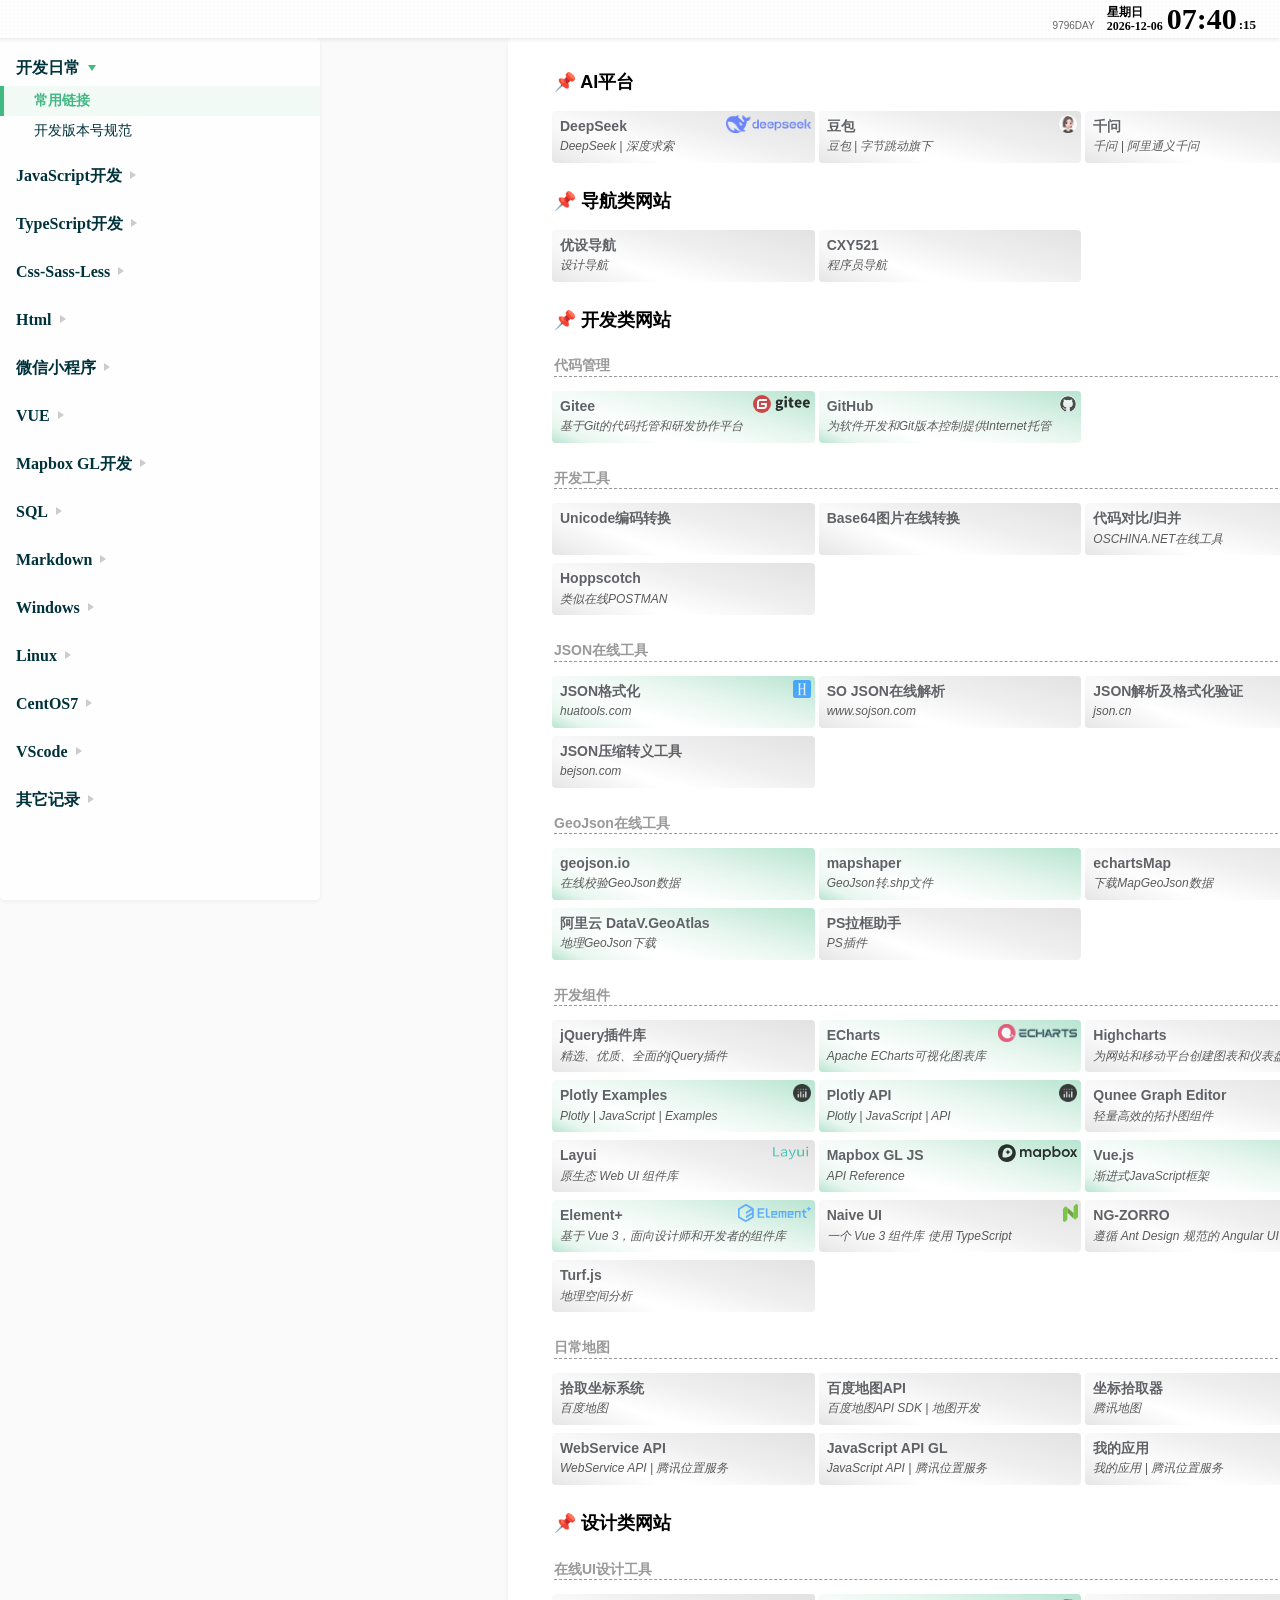
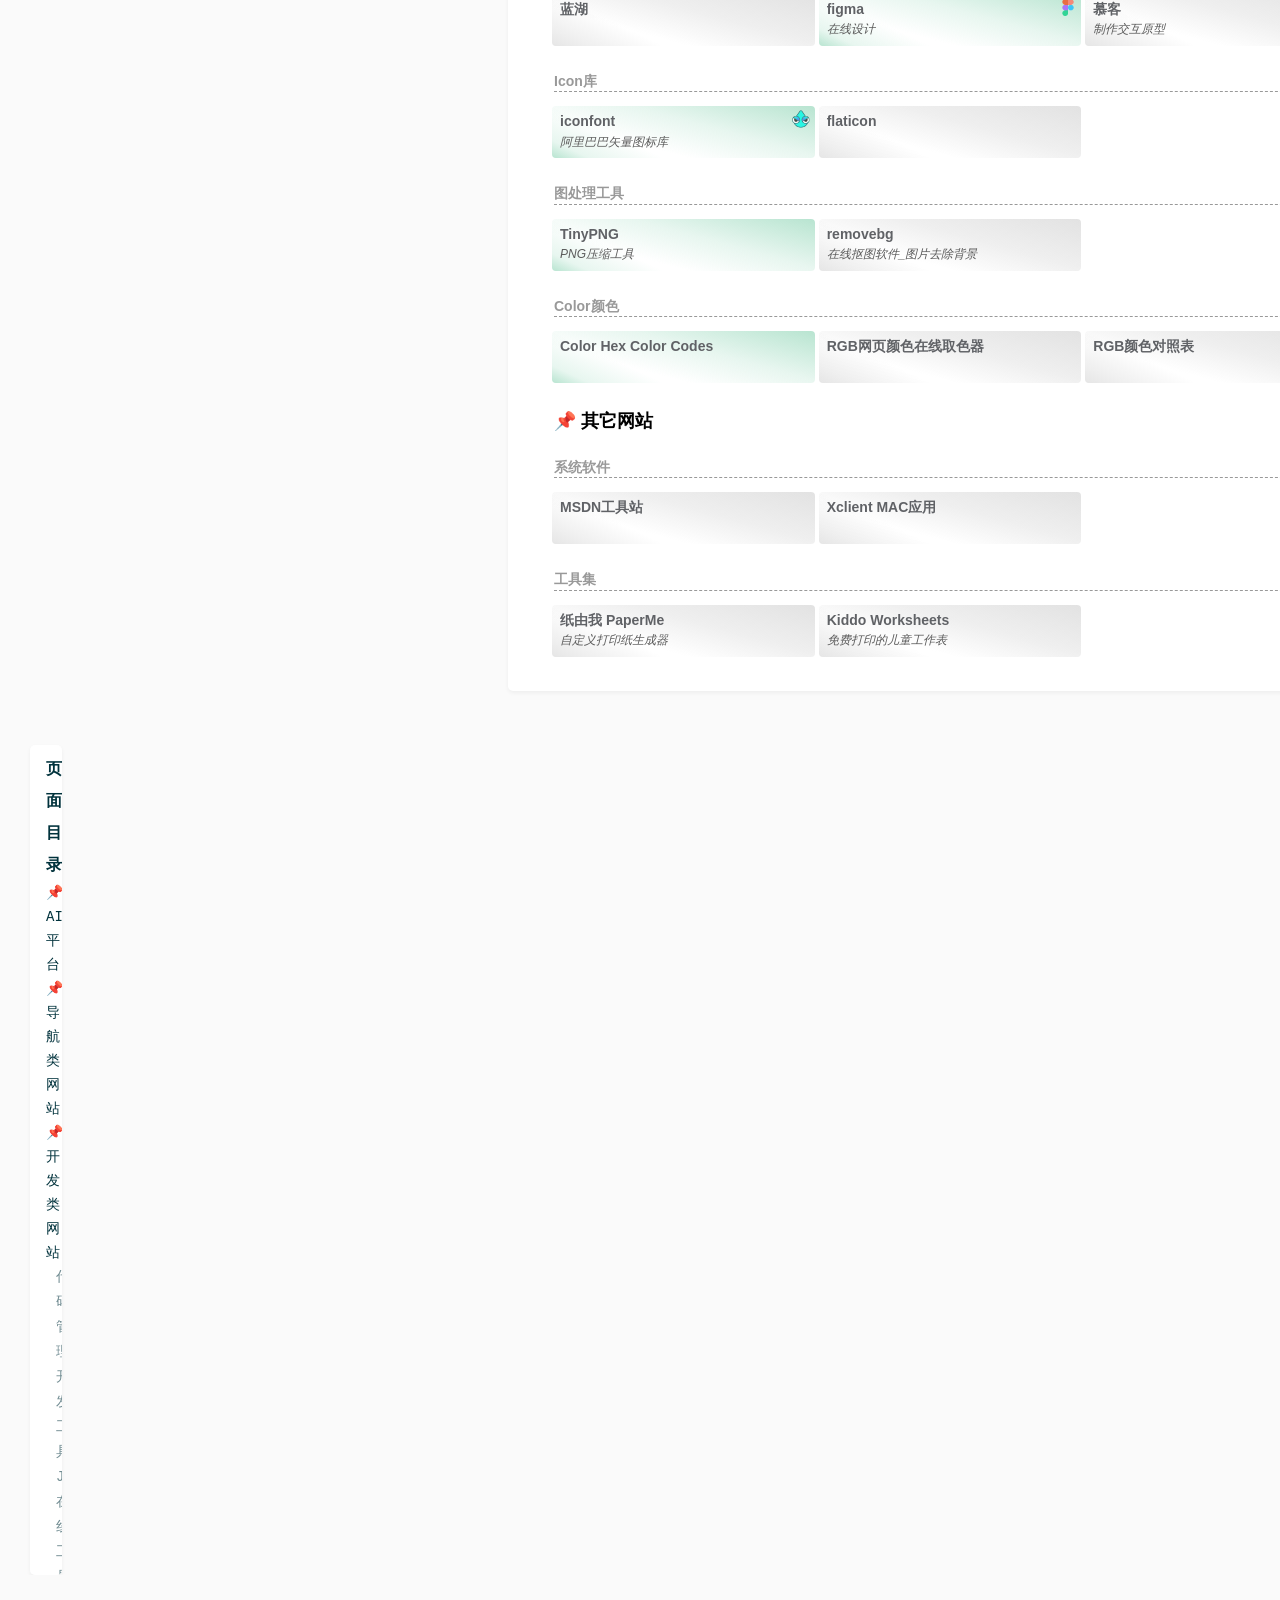
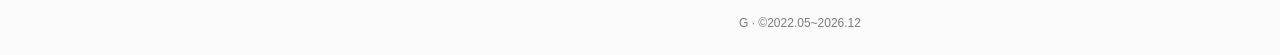
==== index.html @ d0d9e833 "update" ====
<!DOCTYPE html>
<html lang="zh">

<head>
  <meta charset="UTF-8">
  <meta name="viewport" content="width=device-width, initial-scale=1.0">
  <title>开发笔记</title>
  <link rel="shortcut icon" type="image/x-icon" href="./src/img/favicon.ico" />
  <link rel="stylesheet" href="./src/js/lib/highlightjs/11.5.0/styles/monokai-sublime.css">
  <link rel="stylesheet" href="./src/css/markdown.css">
  <link rel="stylesheet" href="./src/css/index.css">
</head>

<body>

  <div class="home-container">
    <div class="box-container">
      <div class="head-box">
        <div class="leftwrap"></div>
        <div class="rightwrap">
          <div class="retiretime"></div>
          <div class="timebox">
            <span class="day"></span>
            <span class="hhmm"></span>
            <span class="ss"></span>
          </div>
        </div>
        <div class="progress-bar"></div>
      </div>

      <div class="sidebar-box">
        <ul class="mdlists"></ul>
      </div>

      <div class="main-box">
        <div class="markdown-body" id="mdview"></div>
      </div>

      <div class="rightmenuwrap">
        <div class="title">页面目录</div>
        <ul></ul>
      </div>
    </div>
  </div>

  <div id="outerdiv">
    <div id="innerdiv"><img id="bigimg" src="" /></div>
  </div>

  <!-- back-top -->
  <div class="back-top-btn"></div>

  <div class="footer-wrap">G · ©2022.05.27~</div>

  <script src="./src/js/lib/jquery-2.1.1.min.js"></script>
  <script src="./src/js/lib/axios.min.js"></script>
  <script src="./src/js/lib/dateformat.js"></script>
  <script src="./src/js/lib/marked.js"></script>
  <script src="./src/js/lib/highlightjs/11.5.0/highlight.min.js"></script>
  <script src="./src/js/index.js"></script>
  <script>
    var _hmt = _hmt || [];
    (function () {
      var hm = document.createElement("script");
      hm.src = "https://hm.baidu.com/hm.js?d97764aadc7d680d539bab5c94a7cc2f";
      var s = document.getElementsByTagName("script")[0];
      s.parentNode.insertBefore(hm, s);
    })();
  </script>

</body>

</html>
---- src/js/lib/highlightjs/11.5.0/styles/monokai-sublime.css ----
pre code.hljs {
  display: block;
  overflow-x: auto;
  padding: 1em
}
code.hljs {
  padding: 3px 5px
}
/*

Monokai Sublime style. Derived from Monokai by noformnocontent http://nn.mit-license.org/

*/
.hljs {
  background: #23241f;
  color: #f8f8f2
}
.hljs-tag,
.hljs-subst {
  color: #f8f8f2
}
.hljs-strong,
.hljs-emphasis {
  color: #a8a8a2
}
.hljs-bullet,
.hljs-quote,
.hljs-number,
.hljs-regexp,
.hljs-literal,
.hljs-link {
  color: #ae81ff
}
.hljs-code,
.hljs-title,
.hljs-section,
.hljs-selector-class {
  color: #a6e22e
}
.hljs-strong {
  font-weight: bold
}
.hljs-emphasis {
  font-style: italic
}
.hljs-keyword,
.hljs-selector-tag,
.hljs-name,
.hljs-attr {
  color: #f92672
}
.hljs-symbol,
.hljs-attribute {
  color: #66d9ef
}
.hljs-params,
.hljs-title.class_,
.hljs-class .hljs-title {
  color: #f8f8f2
}
.hljs-string,
.hljs-type,
.hljs-built_in,
.hljs-selector-id,
.hljs-selector-attr,
.hljs-selector-pseudo,
.hljs-addition,
.hljs-variable,
.hljs-template-variable {
  color: #e6db74
}
.hljs-comment,
.hljs-deletion,
.hljs-meta {
  color: #75715e
}
---- src/css/markdown.css ----
:root{--vt-font-family-mono:Menlo, Monaco, Consolas, "Courier New", monospace}.markdown-body{font-size:14px;line-height:1.6;padding:30px;color:#333}.markdown-body *:first-child{margin-top:0 !important}.markdown-body *:last-child{margin-bottom:0 !important}.markdown-body a{color:#337ecc;text-decoration:none;font-weight:bold;cursor:pointer}.markdown-body a.absent{color:#cc0000}.markdown-body a.anchor{display:block;padding-left:25px;margin-left:-18px;cursor:pointer;position:absolute;top:0;left:0;bottom:0}.markdown-body strong{font-weight:800}.markdown-body blockquote{margin:0 0 20px;padding:8px 16px;background-color:#f6f6f6;border-left:6px solid #e6e6e6;font-style:normal;font-weight:400;word-break:break-word;border-radius:4px}.markdown-body blockquote>:first-child{margin-top:0}.markdown-body blockquote>:last-child{margin-bottom:0}.markdown-body blockquote h1,.markdown-body blockquote h2,.markdown-body blockquote h3{font-size:16px}.markdown-body blockquote.tip{border-left-color:#42b883;background-color:#42b88310}.markdown-body blockquote.tip .headtitle{color:#42b883;border-bottom-color:#42b88380}.markdown-body blockquote.warn{border-left-color:#f56c6c;background-color:#f56c6c10}.markdown-body blockquote.warn .headtitle{color:#f56c6c;border-bottom-color:#f56c6c80}.markdown-body blockquote.notice{border-left-color:#fa9a42;background-color:#f56c6c10}.markdown-body blockquote.notice .headtitle{color:#fa9a42;border-bottom-color:#fa9a4280}.markdown-body img{max-width:100%}.markdown-body code{margin:0 2px;padding:0 5px;white-space:nowrap}.markdown-body :not(pre) code{font-size:14px;color:#c7254e;border:1px solid #eaeaea;background-color:#f2f2f2;font-family:var(--vt-font-family-mono)}.markdown-body h1{font-size:22px;color:black}.markdown-body h1:first-child{margin-top:0;padding-top:0}.markdown-body h1:first-child+h2{margin-top:0;padding-top:0}.markdown-body h2{font-size:20px;border-bottom:1px solid #cccccc;color:black}.markdown-body h2:first-child{margin-top:0;padding-top:0}.markdown-body h3{font-size:18px}.markdown-body h4{font-size:16px}.markdown-body h5{font-size:14px}.markdown-body h6{color:#777777;font-size:14px}.markdown-body hr{background:transparent url(assets/md-hr.png) repeat-x 0 0;border:0 none;color:#cccccc;height:4px;padding:0}.markdown-body tt{margin:0 2px;padding:0 5px;white-space:nowrap;border:1px solid #eaeaea;background-color:#f8f8f8;font-family:var(--vt-font-family-mono)}.markdown-body dl{padding:0}.markdown-body dl dt{font-size:14px;font-weight:bold;font-style:italic;padding:0;margin:15px 0 5px}.markdown-body dl dt:first-child{padding:0}.markdown-body dl dt>:first-child{margin-top:0}.markdown-body dl dt>:last-child{margin-bottom:0}.markdown-body dl dd{margin:0 0 15px;padding:0 15px}.markdown-body dl dd>:first-child{margin-top:0}.markdown-body dl dd>:last-child{margin-bottom:0}.markdown-body table{padding:0;width:auto;border-spacing:0;border-collapse:collapse}.markdown-body table tr{border-top:1px solid #dddddd;margin:0;padding:0}.markdown-body table tr th{font-weight:bold;border:1px solid #dddddd;text-align:left;margin:0;padding:6px 13px}.markdown-body table tr td{border:1px solid #dddddd;text-align:left;margin:0;padding:6px 13px}.markdown-body table thead tr{color:#fff;background-color:#666}.markdown-body table tbody tr{background-color:white}.markdown-body table tbody tr:nth-child(even){background-color:#f8f8f8}.markdown-body pre{font-size:13px;line-height:19px;overflow:auto;padding:.2em;background-color:#00000020}.markdown-body pre::-webkit-scrollbar{width:6px;height:6px;-webkit-appearance:none;appearance:none}.markdown-body pre::-webkit-scrollbar-thumb{cursor:pointer;border-radius:4px;background:rgba(153,153,153,0.75)}.markdown-body pre::-webkit-scrollbar-track{border-radius:4px;background:rgba(0,0,0,0.1)}.markdown-body pre code{display:block;margin:0;padding:0;white-space:pre;border:none;font-family:var(--vt-font-family-mono);padding:1em}.markdown-body pre code.hljs::-webkit-scrollbar{height:8px;background-color:rgba(255,255,255,0.05)}.markdown-body pre code.hljs::-webkit-scrollbar-track{background-color:rgba(255,255,255,0.05)}.markdown-body pre code.hljs::-webkit-scrollbar-thumb{height:8px;background-color:rgba(255,255,255,0.3);border-radius:4px}.markdown-body pre code.language-log{white-space:pre-wrap}.markdown-body h1,.markdown-body h2,.markdown-body h3,.markdown-body h4,.markdown-body h5,.markdown-body h6{margin:20px 0 10px;padding:0;font-weight:bold;-webkit-font-smoothing:antialiased;cursor:text;position:relative}.markdown-body h2:first-child,.markdown-body h1:first-child,.markdown-body h1:first-child+h2,.markdown-body h3:first-child,.markdown-body h4:first-child,.markdown-body h5:first-child,.markdown-body h6:first-child{margin-top:0;padding-top:0}.markdown-body h1:hover a.anchor,.markdown-body h2:hover a.anchor,.markdown-body h3:hover a.anchor,.markdown-body h4:hover a.anchor,.markdown-body h5:hover a.anchor,.markdown-body h6:hover a.anchor{background:url(assets/pin-20.png) no-repeat left center;text-decoration:none}.markdown-body h1 tt,.markdown-body h1 code{font-size:inherit}.markdown-body h2 tt,.markdown-body h2 code{font-size:inherit}.markdown-body h3 tt,.markdown-body h3 code{font-size:inherit}.markdown-body h4 tt,.markdown-body h4 code{font-size:inherit}.markdown-body h5 tt,.markdown-body h5 code{font-size:inherit}.markdown-body h6 tt,.markdown-body h6 code{font-size:inherit}.markdown-body p,.markdown-body blockquote,.markdown-body ul,.markdown-body ol,.markdown-body dl,.markdown-body li,.markdown-body table,.markdown-body pre{margin:15px 0}.markdown-body h3:first-child,.markdown-body h4:first-child,.markdown-body h5:first-child,.markdown-body h6:first-child{margin-top:0;padding-top:0}.markdown-body a:first-child h1,.markdown-body a:first-child h2,.markdown-body a:first-child h3,.markdown-body a:first-child h4,.markdown-body a:first-child h5,.markdown-body a:first-child h6{margin-top:0;padding-top:0}.markdown-body h1 p,.markdown-body h2 p,.markdown-body h3 p,.markdown-body h4 p,.markdown-body h5 p,.markdown-body h6 p{margin-top:0}.markdown-body li p.first{display:inline-block}.markdown-body ul :first-child,.markdown-body ol :first-child{margin-top:0}.markdown-body ul :last-child,.markdown-body ol :last-child{margin-bottom:0}.markdown-body table tr th :first-child,.markdown-body table tr td :first-child{margin-top:0}.markdown-body table tr th :last-child,.markdown-body table tr td :last-child{margin-bottom:0}.markdown-body span.frame{display:block;overflow:hidden}.markdown-body span.frame>span{border:1px solid #dddddd;display:block;float:left;overflow:hidden;margin:13px 0 0;padding:7px;width:auto}.markdown-body span.frame span img{display:block;float:left}.markdown-body span.frame span span{clear:both;color:#333333;display:block;padding:5px 0 0}.markdown-body span.align-center{display:block;overflow:hidden;clear:both}.markdown-body span.align-center>span{display:block;overflow:hidden;margin:13px auto 0;text-align:center}.markdown-body span.align-center span img{margin:0 auto;text-align:center}.markdown-body span.align-right{display:block;overflow:hidden;clear:both}.markdown-body span.align-right>span{display:block;overflow:hidden;margin:13px 0 0;text-align:right}.markdown-body span.align-right span img{margin:0;text-align:right}.markdown-body span.float-left{display:block;margin-right:13px;overflow:hidden;float:left}.markdown-body span.float-left span{margin:13px 0 0}.markdown-body span.float-right{display:block;margin-left:13px;overflow:hidden;float:right}.markdown-body span.float-right>span{display:block;overflow:hidden;margin:13px auto 0;text-align:right}.markdown-body .highlight pre{background-color:#f8f8f8;border:1px solid #cccccc;font-size:13px;line-height:19px;overflow:auto;padding:6px 10px}.markdown-body pre code,.markdown-body pre tt{border:none;font-family:var(--vt-font-family-mono)}span.warn{display:block;padding:4px 8px 4px 30px;color:#e86e30;background:#fef6d5 url(assets/warn.png) no-repeat 8px center}span.error{display:block;padding:4px 8px 4px 30px;color:#ff0000;background:#fcebeb url(assets/error.png) no-repeat 8px center}
---- src/css/index.css ----
*{border:0;margin:0;padding:0;-webkit-box-sizing:content-box;-moz-box-sizing:content-box;box-sizing:content-box}ol,ul,li{margin:0;padding:0;list-style:none}html,body{height:100%;margin:0;background:#fafafa;font-family:Inter,Helvetica Neue,Helvetica,PingFang SC,Hiragino Sans GB,Microsoft YaHei,\5fae\8f6f\96c5\9ed1,Arial,sans-serif}.home-container{width:100%;overflow:hidden}.home-container .box-container{width:100%;overflow:hidden}.home-container .box-container .head-box{width:100%;height:38px;z-index:1;position:fixed;top:0;left:0;right:0;background-image:radial-gradient(transparent 1px, #fff 1px);background-size:4px 4px;backdrop-filter:saturate(50%) blur(4px);-webkit-backdrop-filter:saturate(50%) blur(4px);box-shadow:0 2px 4px 0 rgba(0,0,0,0.08);display:flex;justify-content:space-between}.home-container .box-container .head-box .rightwrap{display:flex;justify-content:flex-end;margin-right:24px}.home-container .box-container .head-box .rightwrap .timebox{display:flex}.home-container .box-container .head-box .rightwrap .timebox span{font-family:PingFang SC;font-weight:800;display:flex;align-items:center}.home-container .box-container .head-box .rightwrap .timebox span.day{line-height:14px;font-size:12px}.home-container .box-container .head-box .rightwrap .timebox span.hhmm{font-size:30px;margin-left:4px}.home-container .box-container .head-box .rightwrap .timebox span.ss{display:flex;align-items:flex-end;line-height:26px;font-size:13px;margin-left:2px}.home-container .box-container .head-box .rightwrap .retiretime{align-content:end;line-height:24px;font-size:10px;color:#666;margin-right:12px}.home-container .box-container .head-box .progress-bar{position:absolute;left:0;bottom:0;width:0%;height:2px;background-color:#42b883;transition:width .1s ease-out}.home-container .box-container .sidebar-box{position:fixed;left:0;top:38px;bottom:0;width:320px;height:calc(100% - 38px);background-color:hsla(0,0%,100%,0.8);border-radius:5px;box-shadow:0 2px 4px 0 rgba(0,0,0,0.05);overflow-x:hidden;overflow-y:auto}.home-container .box-container .sidebar-box:hover::-webkit-scrollbar{display:block}.home-container .box-container .sidebar-box::-webkit-scrollbar{display:none;width:8px;background-color:rgba(220,220,220,0.1);border-radius:2px}.home-container .box-container .sidebar-box::-webkit-scrollbar-track{background-color:rgba(220,220,220,0.1)}.home-container .box-container .sidebar-box::-webkit-scrollbar-thumb{width:8px;background-color:rgba(200,200,200,0.3);border-radius:2px}.home-container .box-container .sidebar-box .mdlists>li{margin-top:12px}.home-container .box-container .sidebar-box .mdlists>li .sidebar-group{padding-left:16px;cursor:pointer}.home-container .box-container .sidebar-box .mdlists>li .sidebar-group span{line-height:36px;font-size:16px;font-weight:bold;color:#00323c;font-family:PingFang SC, Microsoft YaHei}.home-container .box-container .sidebar-box .mdlists>li .sidebar-group span:hover{color:#42b883}.home-container .box-container .sidebar-box .mdlists>li .sidebar-group span.arrow{position:relative;top:-0.12em;left:.5em;display:inline-block;width:0;height:0}.home-container .box-container .sidebar-box .mdlists>li .sidebar-group span.arrow.right{border-top:4px solid transparent;border-bottom:4px solid transparent;border-left:6px solid #ccc}.home-container .box-container .sidebar-box .mdlists>li .sidebar-group span.arrow.down{border-left:4px solid transparent;border-right:4px solid transparent;border-top:6px solid #42b883}.home-container .box-container .sidebar-box .mdlists>li>ul{display:none}.home-container .box-container .sidebar-box .mdlists>li>ul>li{color:#00323c;font-size:14px;padding:6px 16px 6px 34px;cursor:pointer;font-family:"Courier New",Microsoft YaHei}.home-container .box-container .sidebar-box .mdlists>li>ul>li:hover{color:#42b883}.home-container .box-container .sidebar-box .mdlists>li>ul>li.actived{font-weight:600;color:#42b883;border-left:4px solid #42b883;padding-left:30px;background-color:#42b88310}.home-container .box-container .sidebar-box .mdlists>li.open>ul{display:block}.home-container .box-container .main-box{float:left;width:860px;min-width:0;margin-left:508px;margin-top:38px;background-color:#ffffff;border-radius:5px;box-shadow:0 2px 4px 0 rgba(0,0,0,0.05)}.home-container .box-container .rightmenuwrap{float:left;margin-top:54px;margin-left:30px;background-color:#ffffff;border-radius:5px;box-shadow:0 2px 4px 0 rgba(0,0,0,0.05);padding:8px 16px 16px;box-sizing:border-box;max-width:calc(100vw - 508px - 860px - 60px - 16px);max-height:calc(100vh - 38px - 32px);overflow-x:hidden;overflow-y:auto}.home-container .box-container .rightmenuwrap:hover::-webkit-scrollbar{display:block}.home-container .box-container .rightmenuwrap::-webkit-scrollbar{display:none;width:8px;background-color:rgba(220,220,220,0.1);border-radius:2px}.home-container .box-container .rightmenuwrap::-webkit-scrollbar-track{background-color:rgba(220,220,220,0.1)}.home-container .box-container .rightmenuwrap::-webkit-scrollbar-thumb{width:8px;background-color:rgba(200,200,200,0.3);border-radius:2px}.home-container .box-container .rightmenuwrap.fixed{position:fixed;top:0}.home-container .box-container .rightmenuwrap .title{color:#00323c;font-weight:bold;line-height:32px}.home-container .box-container .rightmenuwrap ul li{line-height:24px;font-size:14px;color:#00323c;text-decoration:none;font-family:"Courier New",Microsoft YaHei}.home-container .box-container .rightmenuwrap ul li.rightmenu2{padding-left:10px}.home-container .box-container .rightmenuwrap ul li.rightmenu2>span{color:#00323c90;font-size:13.8px}.home-container .box-container .rightmenuwrap ul li.rightmenu3{padding-left:20px}.home-container .box-container .rightmenuwrap ul li.rightmenu3>span{color:#00323c80;font-size:13.6px}.home-container .box-container .rightmenuwrap ul li.rightmenu4{padding-left:30px}.home-container .box-container .rightmenuwrap ul li.rightmenu4>span{color:#00323c70;font-size:13.4px}.home-container .box-container .rightmenuwrap ul li>span{cursor:pointer}.home-container .box-container .rightmenuwrap ul li>span:hover{color:#42b883;border-bottom:1px solid #42b883}.footer-wrap{width:calc(100% - 320px);line-height:32px;text-align:center;color:#00000080;font-size:12px;margin-left:320px;padding:32px 0 16px}.back-top-btn{display:none;position:fixed;right:90px;bottom:50px;width:48px;height:48px;background-image:url(../img/backtop.svg);cursor:pointer;opacity:.5;transition:.5s;transition-delay:.2s;border-radius:50%}.back-top-btn:hover{opacity:.9;bottom:58px;background-color:#00000015}.back-top-btn.toping{opacity:.9;bottom:200px}#outerdiv{position:fixed;top:0;left:0;background:rgba(0,0,0,0.7);z-index:2;width:100%;height:100%;display:none}#outerdiv>div{position:absolute}#outerdiv>div>img{border:5px solid #fff}.webpagewrap{padding:-16px}.webpagewrap h1{padding:0 16px;font-size:18px;color:#000}.webpagewrap h2{padding:0 16px;font-size:14px;color:#999;border:none;position:relative}.webpagewrap h2::before{position:absolute;left:16px;right:0;bottom:0;content:"";border-bottom:1px dashed #999}.webpagewrap .weblistwrap{width:100%;overflow:hidden;padding:0 12px;margin-top:8px}.webpagewrap .weblistwrap li{float:left;width:calc(100% / 3 - 4px);height:52px;margin:4px 2px !important;box-sizing:border-box;position:relative}.webpagewrap .weblistwrap li.tag a{background:linear-gradient(25deg, #42b88360 0%, #42b88320 10%, rgba(0,0,0,0) 30%),linear-gradient(15deg, #fff 30%, #42b88320 60%, #42b88360 100%)}.webpagewrap .weblistwrap li a{display:block;width:100%;height:100%;padding:4px 8px;border-radius:4px;box-sizing:border-box;position:relative;background:linear-gradient(25deg, #cccccc80 0%, #cccccc50 10%, rgba(0,0,0,0) 30%),linear-gradient(15deg, #fff 30%, #cccccc50 60%, #cccccc90 100%)}.webpagewrap .weblistwrap li a:hover{background:linear-gradient(25deg, #42b88390 0%, #42b88350 10%, rgba(0,0,0,0) 30%),linear-gradient(15deg, #fff 30%, #42b88350 60%, #42b88390 100%)}.webpagewrap .weblistwrap li a:hover>span{color:#42b883}.webpagewrap .weblistwrap li a>span{color:#606266}.webpagewrap .weblistwrap li a>span.icon{width:100%;height:100%;display:block;position:absolute;right:0;top:0;z-index:1;background-repeat:no-repeat;background-position:right 4px top 4px;background-size:auto 18px;opacity:.8}.webpagewrap .weblistwrap li a>i{display:block;color:#5a5a5a;font-size:12px;font-weight:normal}.webpagewrap .weblistwrap li .icon_element{background-image:url(../img/webicon/element-plus-logo.svg)}.webpagewrap .weblistwrap li .icon_huatools{background-image:url(../img/webicon/huatools.png)}.webpagewrap .weblistwrap li .icon_gitee{background-image:url(../img/webicon/gitee.svg)}.webpagewrap .weblistwrap li .icon_figma{background-image:url(../img/webicon/figma.png)}.webpagewrap .weblistwrap li .icon_deepseek{background-image:url(../img/webicon/deepseek-logo.png)}.webpagewrap .weblistwrap li .icon_echart{background-image:url(../img/webicon/echart-logo.png)}.webpagewrap .weblistwrap li .icon_highcharts{background-image:url(../img/webicon/highcharts-logo.png)}.webpagewrap .weblistwrap li .icon_iconfont{background-image:url(../img/webicon/iconfont-logo.svg)}.webpagewrap .weblistwrap li .icon_mapbox{background-image:url(../img/webicon/mapbox-logo.svg)}.webpagewrap .weblistwrap li .icon_ngzorro{background-image:url(../img/webicon/ng-zorro-logo.svg)}.webpagewrap .weblistwrap li .icon_layui{background-image:url(../img/webicon/Layui-logo.png)}.webpagewrap .weblistwrap li .icon_naiveui{background-image:url(../img/webicon/naiveui-logo.svg)}.webpagewrap .weblistwrap li .icon_github{background-image:url(../img/webicon/github-logo.png)}.webpagewrap .weblistwrap li .icon_vuejs{background-image:url(../img/webicon/vuejs-logo.svg)}.webpagewrap .weblistwrap li .icon_plotly{background-image:url(../img/webicon/plotly-logo.png)}.webpagewrap .weblistwrap li .icon_Qunee{background-image:url(../img/webicon/Qunee-logo.png);background-size:auto !important}.webpagewrap .weblistwrap li .icon_doubao{background-image:url(../img/webicon/doubao-logo.png)}.webpagewrap .weblistwrap li .icon_qianwen{background-image:url(../img/webicon/qianwen-logo.png)}
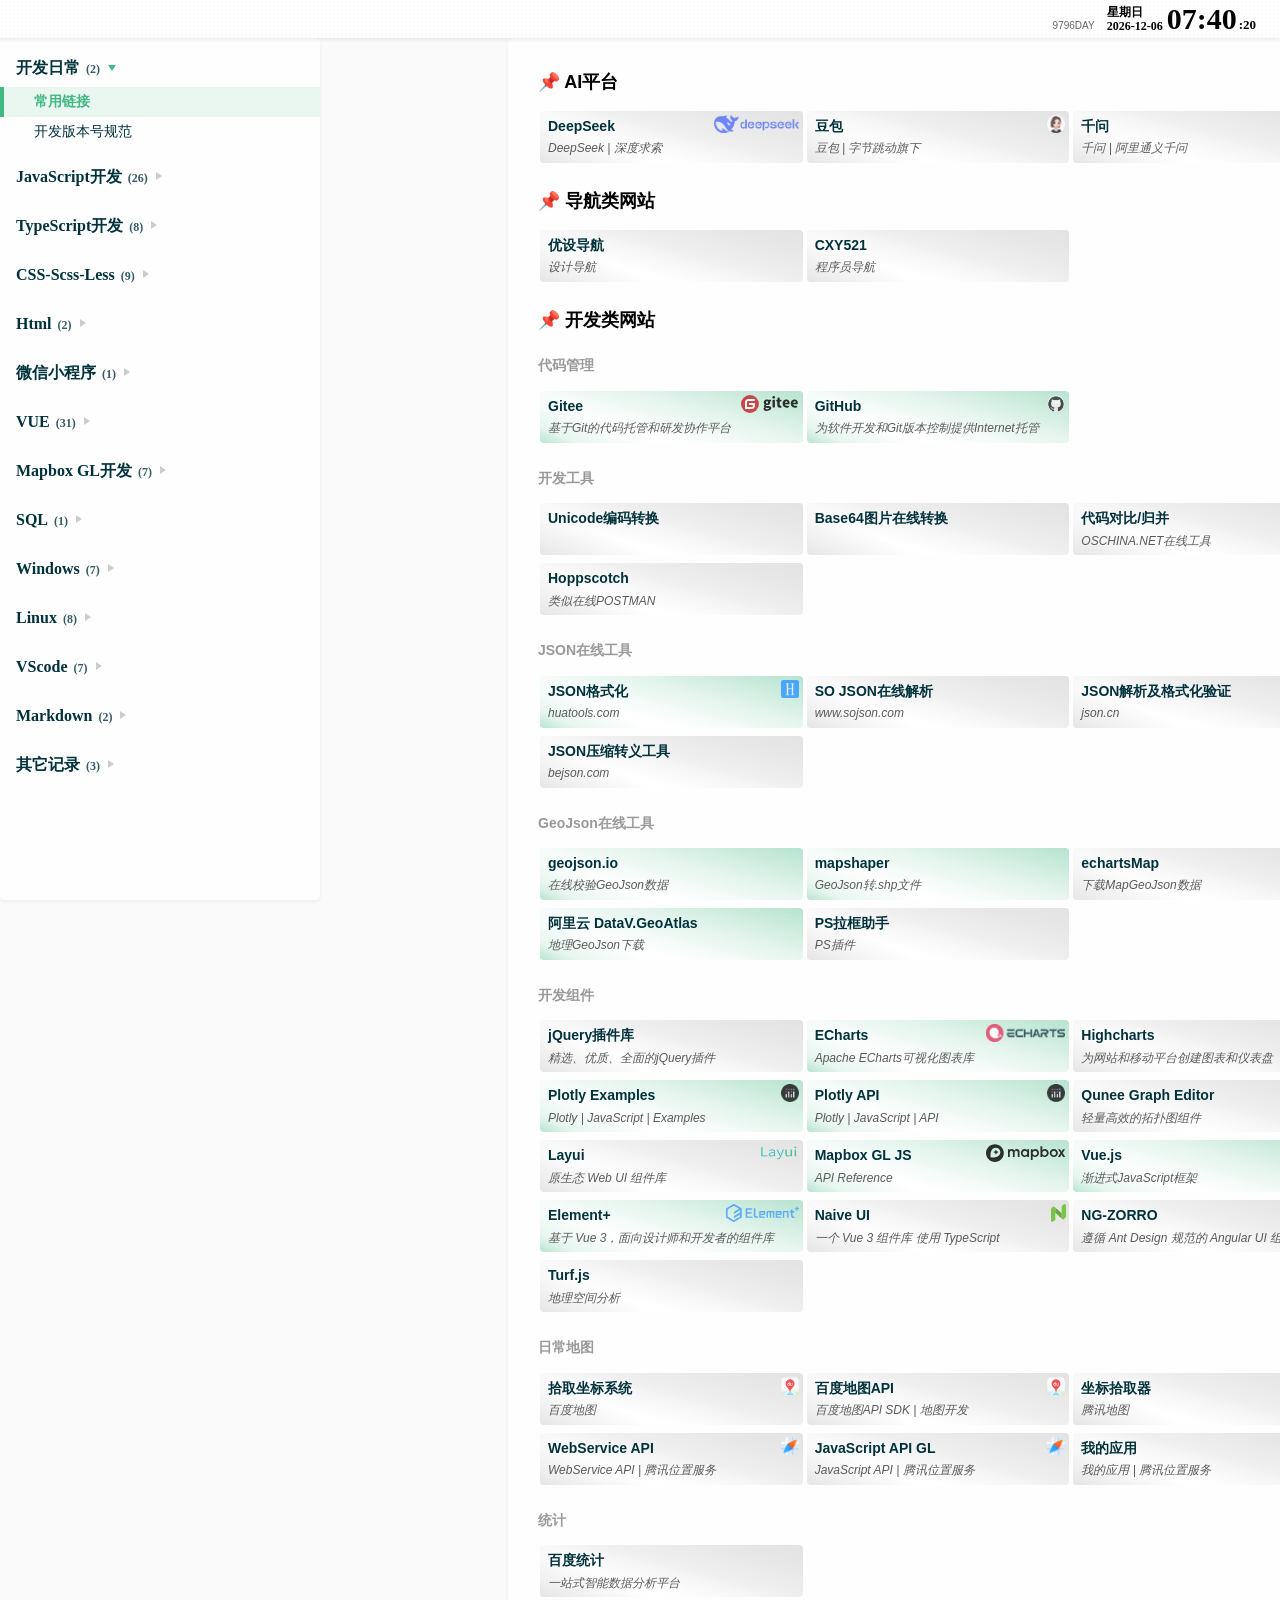
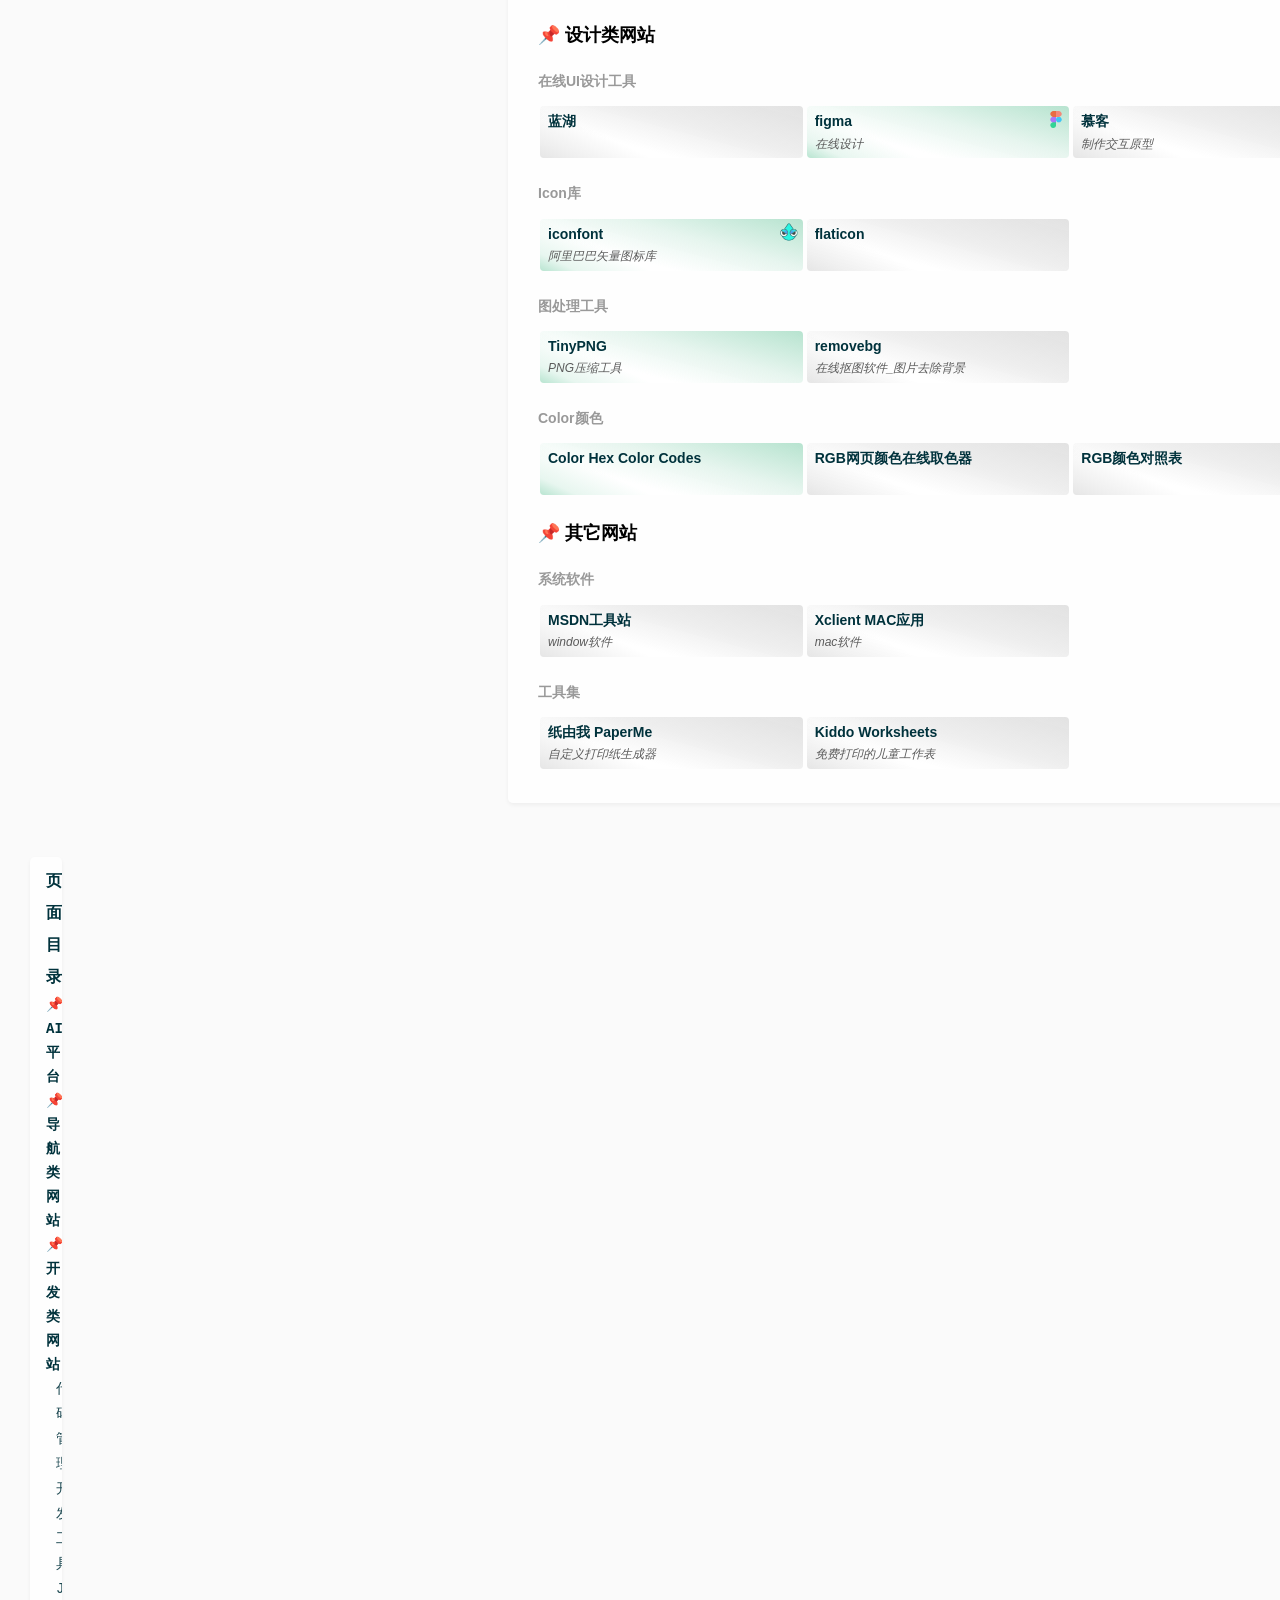
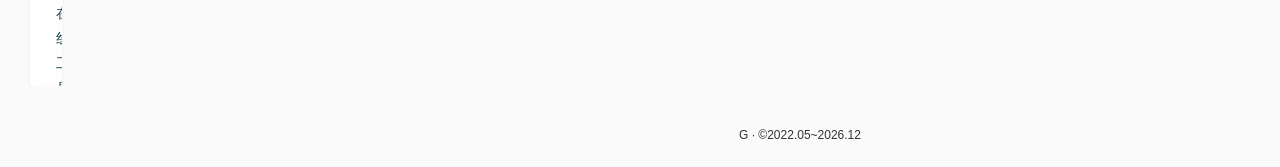
==== commit 15cffc83: "update" ====
--- a/index.html
+++ b/index.html
@@ -20,7 +20,7 @@
         <div class="rightwrap">
           <div class="retiretime"></div>
           <div class="timebox">
-            <span class="day"></span>
+            <span class="day" onclick="handleRiliView()"></span>
             <span class="hhmm"></span>
             <span class="ss"></span>
           </div>
--- a/src/css/markdown.css
+++ b/src/css/markdown.css
@@ -1 +1 @@
-:root{--vt-font-family-mono:Menlo, Monaco, Consolas, "Courier New", monospace}.markdown-body{font-size:14px;line-height:1.6;padding:30px;color:#333}.markdown-body *:first-child{margin-top:0 !important}.markdown-body *:last-child{margin-bottom:0 !important}.markdown-body a{color:#337ecc;text-decoration:none;font-weight:bold;cursor:pointer}.markdown-body a.absent{color:#cc0000}.markdown-body a.anchor{display:block;padding-left:25px;margin-left:-18px;cursor:pointer;position:absolute;top:0;left:0;bottom:0}.markdown-body strong{font-weight:800}.markdown-body blockquote{margin:0 0 20px;padding:8px 16px;background-color:#f6f6f6;border-left:6px solid #e6e6e6;font-style:normal;font-weight:400;word-break:break-word;border-radius:4px}.markdown-body blockquote>:first-child{margin-top:0}.markdown-body blockquote>:last-child{margin-bottom:0}.markdown-body blockquote h1,.markdown-body blockquote h2,.markdown-body blockquote h3{font-size:16px}.markdown-body blockquote.tip{border-left-color:#42b883;background-color:#42b88310}.markdown-body blockquote.tip .headtitle{color:#42b883;border-bottom-color:#42b88380}.markdown-body blockquote.warn{border-left-color:#f56c6c;background-color:#f56c6c10}.markdown-body blockquote.warn .headtitle{color:#f56c6c;border-bottom-color:#f56c6c80}.markdown-body blockquote.notice{border-left-color:#fa9a42;background-color:#f56c6c10}.markdown-body blockquote.notice .headtitle{color:#fa9a42;border-bottom-color:#fa9a4280}.markdown-body img{max-width:100%}.markdown-body code{margin:0 2px;padding:0 5px;white-space:nowrap}.markdown-body :not(pre) code{font-size:14px;color:#c7254e;border:1px solid #eaeaea;background-color:#f2f2f2;font-family:var(--vt-font-family-mono)}.markdown-body h1{font-size:22px;color:black}.markdown-body h1:first-child{margin-top:0;padding-top:0}.markdown-body h1:first-child+h2{margin-top:0;padding-top:0}.markdown-body h2{font-size:20px;border-bottom:1px solid #cccccc;color:black}.markdown-body h2:first-child{margin-top:0;padding-top:0}.markdown-body h3{font-size:18px}.markdown-body h4{font-size:16px}.markdown-body h5{font-size:14px}.markdown-body h6{color:#777777;font-size:14px}.markdown-body hr{background:transparent url(assets/md-hr.png) repeat-x 0 0;border:0 none;color:#cccccc;height:4px;padding:0}.markdown-body tt{margin:0 2px;padding:0 5px;white-space:nowrap;border:1px solid #eaeaea;background-color:#f8f8f8;font-family:var(--vt-font-family-mono)}.markdown-body dl{padding:0}.markdown-body dl dt{font-size:14px;font-weight:bold;font-style:italic;padding:0;margin:15px 0 5px}.markdown-body dl dt:first-child{padding:0}.markdown-body dl dt>:first-child{margin-top:0}.markdown-body dl dt>:last-child{margin-bottom:0}.markdown-body dl dd{margin:0 0 15px;padding:0 15px}.markdown-body dl dd>:first-child{margin-top:0}.markdown-body dl dd>:last-child{margin-bottom:0}.markdown-body table{padding:0;width:auto;border-spacing:0;border-collapse:collapse}.markdown-body table tr{border-top:1px solid #dddddd;margin:0;padding:0}.markdown-body table tr th{font-weight:bold;border:1px solid #dddddd;text-align:left;margin:0;padding:6px 13px}.markdown-body table tr td{border:1px solid #dddddd;text-align:left;margin:0;padding:6px 13px}.markdown-body table thead tr{color:#fff;background-color:#666}.markdown-body table tbody tr{background-color:white}.markdown-body table tbody tr:nth-child(even){background-color:#f8f8f8}.markdown-body pre{font-size:13px;line-height:19px;overflow:auto;padding:.2em;background-color:#00000020}.markdown-body pre::-webkit-scrollbar{width:6px;height:6px;-webkit-appearance:none;appearance:none}.markdown-body pre::-webkit-scrollbar-thumb{cursor:pointer;border-radius:4px;background:rgba(153,153,153,0.75)}.markdown-body pre::-webkit-scrollbar-track{border-radius:4px;background:rgba(0,0,0,0.1)}.markdown-body pre code{display:block;margin:0;padding:0;white-space:pre;border:none;font-family:var(--vt-font-family-mono);padding:1em}.markdown-body pre code.hljs::-webkit-scrollbar{height:8px;background-color:rgba(255,255,255,0.05)}.markdown-body pre code.hljs::-webkit-scrollbar-track{background-color:rgba(255,255,255,0.05)}.markdown-body pre code.hljs::-webkit-scrollbar-thumb{height:8px;background-color:rgba(255,255,255,0.3);border-radius:4px}.markdown-body pre code.language-log{white-space:pre-wrap}.markdown-body h1,.markdown-body h2,.markdown-body h3,.markdown-body h4,.markdown-body h5,.markdown-body h6{margin:20px 0 10px;padding:0;font-weight:bold;-webkit-font-smoothing:antialiased;cursor:text;position:relative}.markdown-body h2:first-child,.markdown-body h1:first-child,.markdown-body h1:first-child+h2,.markdown-body h3:first-child,.markdown-body h4:first-child,.markdown-body h5:first-child,.markdown-body h6:first-child{margin-top:0;padding-top:0}.markdown-body h1:hover a.anchor,.markdown-body h2:hover a.anchor,.markdown-body h3:hover a.anchor,.markdown-body h4:hover a.anchor,.markdown-body h5:hover a.anchor,.markdown-body h6:hover a.anchor{background:url(assets/pin-20.png) no-repeat left center;text-decoration:none}.markdown-body h1 tt,.markdown-body h1 code{font-size:inherit}.markdown-body h2 tt,.markdown-body h2 code{font-size:inherit}.markdown-body h3 tt,.markdown-body h3 code{font-size:inherit}.markdown-body h4 tt,.markdown-body h4 code{font-size:inherit}.markdown-body h5 tt,.markdown-body h5 code{font-size:inherit}.markdown-body h6 tt,.markdown-body h6 code{font-size:inherit}.markdown-body p,.markdown-body blockquote,.markdown-body ul,.markdown-body ol,.markdown-body dl,.markdown-body li,.markdown-body table,.markdown-body pre{margin:15px 0}.markdown-body h3:first-child,.markdown-body h4:first-child,.markdown-body h5:first-child,.markdown-body h6:first-child{margin-top:0;padding-top:0}.markdown-body a:first-child h1,.markdown-body a:first-child h2,.markdown-body a:first-child h3,.markdown-body a:first-child h4,.markdown-body a:first-child h5,.markdown-body a:first-child h6{margin-top:0;padding-top:0}.markdown-body h1 p,.markdown-body h2 p,.markdown-body h3 p,.markdown-body h4 p,.markdown-body h5 p,.markdown-body h6 p{margin-top:0}.markdown-body li p.first{display:inline-block}.markdown-body ul :first-child,.markdown-body ol :first-child{margin-top:0}.markdown-body ul :last-child,.markdown-body ol :last-child{margin-bottom:0}.markdown-body table tr th :first-child,.markdown-body table tr td :first-child{margin-top:0}.markdown-body table tr th :last-child,.markdown-body table tr td :last-child{margin-bottom:0}.markdown-body span.frame{display:block;overflow:hidden}.markdown-body span.frame>span{border:1px solid #dddddd;display:block;float:left;overflow:hidden;margin:13px 0 0;padding:7px;width:auto}.markdown-body span.frame span img{display:block;float:left}.markdown-body span.frame span span{clear:both;color:#333333;display:block;padding:5px 0 0}.markdown-body span.align-center{display:block;overflow:hidden;clear:both}.markdown-body span.align-center>span{display:block;overflow:hidden;margin:13px auto 0;text-align:center}.markdown-body span.align-center span img{margin:0 auto;text-align:center}.markdown-body span.align-right{display:block;overflow:hidden;clear:both}.markdown-body span.align-right>span{display:block;overflow:hidden;margin:13px 0 0;text-align:right}.markdown-body span.align-right span img{margin:0;text-align:right}.markdown-body span.float-left{display:block;margin-right:13px;overflow:hidden;float:left}.markdown-body span.float-left span{margin:13px 0 0}.markdown-body span.float-right{display:block;margin-left:13px;overflow:hidden;float:right}.markdown-body span.float-right>span{display:block;overflow:hidden;margin:13px auto 0;text-align:right}.markdown-body .highlight pre{background-color:#f8f8f8;border:1px solid #cccccc;font-size:13px;line-height:19px;overflow:auto;padding:6px 10px}.markdown-body pre code,.markdown-body pre tt{border:none;font-family:var(--vt-font-family-mono)}span.warn{display:block;padding:4px 8px 4px 30px;color:#e86e30;background:#fef6d5 url(assets/warn.png) no-repeat 8px center}span.error{display:block;padding:4px 8px 4px 30px;color:#ff0000;background:#fcebeb url(assets/error.png) no-repeat 8px center}+:root{--vt-font-family-mono:Menlo, Monaco, Consolas, "Courier New", monospace}.markdown-body{font-size:14px;line-height:1.6;padding:30px;color:#333}.markdown-body *:first-child{margin-top:0 !important}.markdown-body *:last-child{margin-bottom:0 !important}.markdown-body a{color:#337ecc;text-decoration:none;font-weight:bold;cursor:pointer}.markdown-body a.absent{color:#cc0000}.markdown-body a.anchor{display:block;padding-left:25px;margin-left:-18px;cursor:pointer;position:absolute;top:0;left:0;bottom:0}.markdown-body strong{font-weight:800}.markdown-body blockquote{margin:0 0 20px;padding:8px 16px;background-color:#f6f6f6;border-left:6px solid #e6e6e6;font-style:normal;font-weight:400;word-break:break-word;border-radius:4px}.markdown-body blockquote>:first-child{margin-top:0}.markdown-body blockquote>:last-child{margin-bottom:0}.markdown-body blockquote h1,.markdown-body blockquote h2,.markdown-body blockquote h3{font-size:16px}.markdown-body blockquote.tip{border-left-color:#42b883;background-color:#42b88310}.markdown-body blockquote.tip .headtitle{color:#42b883;border-bottom-color:#42b88380}.markdown-body blockquote.warn{border-left-color:#f56c6c;background-color:#f56c6c10}.markdown-body blockquote.warn .headtitle{color:#f56c6c;border-bottom-color:#f56c6c80}.markdown-body blockquote.notice{border-left-color:#fa9a42;background-color:#f56c6c10}.markdown-body blockquote.notice .headtitle{color:#fa9a42;border-bottom-color:#fa9a4280}.markdown-body img{max-width:100%}.markdown-body code{margin:0 2px;padding:0 5px;white-space:nowrap}.markdown-body :not(pre) code{font-size:14px;color:#c7254e;border:1px solid #eaeaea;background-color:#f2f2f2;font-family:var(--vt-font-family-mono)}.markdown-body h1{font-size:22px;color:black}.markdown-body h1:first-child{margin-top:0;padding-top:0}.markdown-body h1:first-child+h2{margin-top:0;padding-top:0}.markdown-body h2{font-size:20px;border-bottom:1px solid #cccccc;color:black}.markdown-body h2:first-child{margin-top:0;padding-top:0}.markdown-body h3{font-size:18px}.markdown-body h4{font-size:16px}.markdown-body h5{font-size:14px}.markdown-body h6{color:#777777;font-size:14px}.markdown-body hr{background:transparent url(assets/md-hr.png) repeat-x 0 0;border:0 none;color:#cccccc;height:4px;padding:0}.markdown-body tt{margin:0 2px;padding:0 5px;white-space:nowrap;border:1px solid #eaeaea;background-color:#f8f8f8;font-family:var(--vt-font-family-mono)}.markdown-body dl{padding:0}.markdown-body dl dt{font-size:14px;font-weight:bold;font-style:italic;padding:0;margin:15px 0 5px}.markdown-body dl dt:first-child{padding:0}.markdown-body dl dt>:first-child{margin-top:0}.markdown-body dl dt>:last-child{margin-bottom:0}.markdown-body dl dd{margin:0 0 15px;padding:0 15px}.markdown-body dl dd>:first-child{margin-top:0}.markdown-body dl dd>:last-child{margin-bottom:0}.markdown-body table{padding:0;width:auto;border-spacing:0;border-collapse:collapse}.markdown-body table tr{border-top:1px solid #dddddd;margin:0;padding:0}.markdown-body table tr th{font-weight:bold;border:1px solid #dddddd;text-align:left;margin:0;padding:6px 13px}.markdown-body table tr td{border:1px solid #dddddd;text-align:left;margin:0;padding:6px 13px}.markdown-body table thead tr{color:#fff;background-color:#666}.markdown-body table tbody tr{background-color:white}.markdown-body table tbody tr:nth-child(even){background-color:#f8f8f8}.markdown-body pre{font-size:13px;line-height:19px;overflow:auto;padding:.2em;background-color:#00000020;position:relative}.markdown-body pre::-webkit-scrollbar{width:6px;height:6px;-webkit-appearance:none;appearance:none}.markdown-body pre::-webkit-scrollbar-thumb{cursor:pointer;border-radius:4px;background:rgba(153,153,153,0.75)}.markdown-body pre::-webkit-scrollbar-track{border-radius:4px;background:rgba(0,0,0,0.1)}.markdown-body pre .title-bar{height:36px;line-height:36px;font-size:14px;font-weight:600;font-family:var(--vt-font-family-mono);color:#333;padding-left:12px;background-color:#f5f7fa50}.markdown-body pre .code-lang{position:absolute;right:8px;top:2px;color:#fff;font-weight:600}.markdown-body pre .code-lang.t44{top:38px}.markdown-body pre code{display:block;margin:0;padding:0;white-space:pre;border:none;font-family:var(--vt-font-family-mono);padding:1em}.markdown-body pre code.hljs::-webkit-scrollbar{height:8px;background-color:rgba(255,255,255,0.05)}.markdown-body pre code.hljs::-webkit-scrollbar-track{background-color:rgba(255,255,255,0.05)}.markdown-body pre code.hljs::-webkit-scrollbar-thumb{height:8px;background-color:rgba(255,255,255,0.3);border-radius:4px}.markdown-body pre code.language-log{white-space:pre-wrap}.markdown-body h1,.markdown-body h2,.markdown-body h3,.markdown-body h4,.markdown-body h5,.markdown-body h6{margin:20px 0 10px;padding:0;font-weight:bold;-webkit-font-smoothing:antialiased;cursor:text;position:relative}.markdown-body h2:first-child,.markdown-body h1:first-child,.markdown-body h1:first-child+h2,.markdown-body h3:first-child,.markdown-body h4:first-child,.markdown-body h5:first-child,.markdown-body h6:first-child{margin-top:0;padding-top:0}.markdown-body h1:hover a.anchor,.markdown-body h2:hover a.anchor,.markdown-body h3:hover a.anchor,.markdown-body h4:hover a.anchor,.markdown-body h5:hover a.anchor,.markdown-body h6:hover a.anchor{background:url(assets/pin-20.png) no-repeat left center;text-decoration:none}.markdown-body h1 tt,.markdown-body h1 code{font-size:inherit}.markdown-body h2 tt,.markdown-body h2 code{font-size:inherit}.markdown-body h3 tt,.markdown-body h3 code{font-size:inherit}.markdown-body h4 tt,.markdown-body h4 code{font-size:inherit}.markdown-body h5 tt,.markdown-body h5 code{font-size:inherit}.markdown-body h6 tt,.markdown-body h6 code{font-size:inherit}.markdown-body p,.markdown-body blockquote,.markdown-body ul,.markdown-body ol,.markdown-body dl,.markdown-body li,.markdown-body table,.markdown-body pre{margin:15px 0}.markdown-body h3:first-child,.markdown-body h4:first-child,.markdown-body h5:first-child,.markdown-body h6:first-child{margin-top:0;padding-top:0}.markdown-body a:first-child h1,.markdown-body a:first-child h2,.markdown-body a:first-child h3,.markdown-body a:first-child h4,.markdown-body a:first-child h5,.markdown-body a:first-child h6{margin-top:0;padding-top:0}.markdown-body h1 p,.markdown-body h2 p,.markdown-body h3 p,.markdown-body h4 p,.markdown-body h5 p,.markdown-body h6 p{margin-top:0}.markdown-body li p.first{display:inline-block}.markdown-body ul :first-child,.markdown-body ol :first-child{margin-top:0}.markdown-body ul :last-child,.markdown-body ol :last-child{margin-bottom:0}.markdown-body table tr th :first-child,.markdown-body table tr td :first-child{margin-top:0}.markdown-body table tr th :last-child,.markdown-body table tr td :last-child{margin-bottom:0}.markdown-body span.frame{display:block;overflow:hidden}.markdown-body span.frame>span{border:1px solid #dddddd;display:block;float:left;overflow:hidden;margin:13px 0 0;padding:7px;width:auto}.markdown-body span.frame span img{display:block;float:left}.markdown-body span.frame span span{clear:both;color:#333333;display:block;padding:5px 0 0}.markdown-body span.align-center{display:block;overflow:hidden;clear:both}.markdown-body span.align-center>span{display:block;overflow:hidden;margin:13px auto 0;text-align:center}.markdown-body span.align-center span img{margin:0 auto;text-align:center}.markdown-body span.align-right{display:block;overflow:hidden;clear:both}.markdown-body span.align-right>span{display:block;overflow:hidden;margin:13px 0 0;text-align:right}.markdown-body span.align-right span img{margin:0;text-align:right}.markdown-body span.float-left{display:block;margin-right:13px;overflow:hidden;float:left}.markdown-body span.float-left span{margin:13px 0 0}.markdown-body span.float-right{display:block;margin-left:13px;overflow:hidden;float:right}.markdown-body span.float-right>span{display:block;overflow:hidden;margin:13px auto 0;text-align:right}.markdown-body .highlight pre{background-color:#f8f8f8;border:1px solid #cccccc;font-size:13px;line-height:19px;overflow:auto;padding:6px 10px}.markdown-body pre code,.markdown-body pre tt{border:none;font-family:var(--vt-font-family-mono)}span.warn{display:block;padding:4px 8px 4px 30px;color:#e86e30;background:#fef6d5 url(assets/warn.png) no-repeat 8px center}span.error{display:block;padding:4px 8px 4px 30px;color:#ff0000;background:#fcebeb url(assets/error.png) no-repeat 8px center}
--- a/src/css/index.css
+++ b/src/css/index.css
@@ -1 +1 @@
-*{border:0;margin:0;padding:0;-webkit-box-sizing:content-box;-moz-box-sizing:content-box;box-sizing:content-box}ol,ul,li{margin:0;padding:0;list-style:none}html,body{height:100%;margin:0;background:#fafafa;font-family:Inter,Helvetica Neue,Helvetica,PingFang SC,Hiragino Sans GB,Microsoft YaHei,\5fae\8f6f\96c5\9ed1,Arial,sans-serif}.home-container{width:100%;overflow:hidden}.home-container .box-container{width:100%;overflow:hidden}.home-container .box-container .head-box{width:100%;height:38px;z-index:1;position:fixed;top:0;left:0;right:0;background-image:radial-gradient(transparent 1px, #fff 1px);background-size:4px 4px;backdrop-filter:saturate(50%) blur(4px);-webkit-backdrop-filter:saturate(50%) blur(4px);box-shadow:0 2px 4px 0 rgba(0,0,0,0.08);display:flex;justify-content:space-between}.home-container .box-container .head-box .rightwrap{display:flex;justify-content:flex-end;margin-right:24px}.home-container .box-container .head-box .rightwrap .timebox{display:flex}.home-container .box-container .head-box .rightwrap .timebox span{font-family:PingFang SC;font-weight:800;display:flex;align-items:center}.home-container .box-container .head-box .rightwrap .timebox span.day{line-height:14px;font-size:12px}.home-container .box-container .head-box .rightwrap .timebox span.hhmm{font-size:30px;margin-left:4px}.home-container .box-container .head-box .rightwrap .timebox span.ss{display:flex;align-items:flex-end;line-height:26px;font-size:13px;margin-left:2px}.home-container .box-container .head-box .rightwrap .retiretime{align-content:end;line-height:24px;font-size:10px;color:#666;margin-right:12px}.home-container .box-container .head-box .progress-bar{position:absolute;left:0;bottom:0;width:0%;height:2px;background-color:#42b883;transition:width .1s ease-out}.home-container .box-container .sidebar-box{position:fixed;left:0;top:38px;bottom:0;width:320px;height:calc(100% - 38px);background-color:hsla(0,0%,100%,0.8);border-radius:5px;box-shadow:0 2px 4px 0 rgba(0,0,0,0.05);overflow-x:hidden;overflow-y:auto}.home-container .box-container .sidebar-box:hover::-webkit-scrollbar{display:block}.home-container .box-container .sidebar-box::-webkit-scrollbar{display:none;width:8px;background-color:rgba(220,220,220,0.1);border-radius:2px}.home-container .box-container .sidebar-box::-webkit-scrollbar-track{background-color:rgba(220,220,220,0.1)}.home-container .box-container .sidebar-box::-webkit-scrollbar-thumb{width:8px;background-color:rgba(200,200,200,0.3);border-radius:2px}.home-container .box-container .sidebar-box .mdlists>li{margin-top:12px}.home-container .box-container .sidebar-box .mdlists>li .sidebar-group{padding-left:16px;cursor:pointer}.home-container .box-container .sidebar-box .mdlists>li .sidebar-group span{line-height:36px;font-size:16px;font-weight:bold;color:#00323c;font-family:PingFang SC, Microsoft YaHei}.home-container .box-container .sidebar-box .mdlists>li .sidebar-group span:hover{color:#42b883}.home-container .box-container .sidebar-box .mdlists>li .sidebar-group span.arrow{position:relative;top:-0.12em;left:.5em;display:inline-block;width:0;height:0}.home-container .box-container .sidebar-box .mdlists>li .sidebar-group span.arrow.right{border-top:4px solid transparent;border-bottom:4px solid transparent;border-left:6px solid #ccc}.home-container .box-container .sidebar-box .mdlists>li .sidebar-group span.arrow.down{border-left:4px solid transparent;border-right:4px solid transparent;border-top:6px solid #42b883}.home-container .box-container .sidebar-box .mdlists>li>ul{display:none}.home-container .box-container .sidebar-box .mdlists>li>ul>li{color:#00323c;font-size:14px;padding:6px 16px 6px 34px;cursor:pointer;font-family:"Courier New",Microsoft YaHei}.home-container .box-container .sidebar-box .mdlists>li>ul>li:hover{color:#42b883}.home-container .box-container .sidebar-box .mdlists>li>ul>li.actived{font-weight:600;color:#42b883;border-left:4px solid #42b883;padding-left:30px;background-color:#42b88310}.home-container .box-container .sidebar-box .mdlists>li.open>ul{display:block}.home-container .box-container .main-box{float:left;width:860px;min-width:0;margin-left:508px;margin-top:38px;background-color:#ffffff;border-radius:5px;box-shadow:0 2px 4px 0 rgba(0,0,0,0.05)}.home-container .box-container .rightmenuwrap{float:left;margin-top:54px;margin-left:30px;background-color:#ffffff;border-radius:5px;box-shadow:0 2px 4px 0 rgba(0,0,0,0.05);padding:8px 16px 16px;box-sizing:border-box;max-width:calc(100vw - 508px - 860px - 60px - 16px);max-height:calc(100vh - 38px - 32px);overflow-x:hidden;overflow-y:auto}.home-container .box-container .rightmenuwrap:hover::-webkit-scrollbar{display:block}.home-container .box-container .rightmenuwrap::-webkit-scrollbar{display:none;width:8px;background-color:rgba(220,220,220,0.1);border-radius:2px}.home-container .box-container .rightmenuwrap::-webkit-scrollbar-track{background-color:rgba(220,220,220,0.1)}.home-container .box-container .rightmenuwrap::-webkit-scrollbar-thumb{width:8px;background-color:rgba(200,200,200,0.3);border-radius:2px}.home-container .box-container .rightmenuwrap.fixed{position:fixed;top:0}.home-container .box-container .rightmenuwrap .title{color:#00323c;font-weight:bold;line-height:32px}.home-container .box-container .rightmenuwrap ul li{line-height:24px;font-size:14px;color:#00323c;text-decoration:none;font-family:"Courier New",Microsoft YaHei}.home-container .box-container .rightmenuwrap ul li.rightmenu2{padding-left:10px}.home-container .box-container .rightmenuwrap ul li.rightmenu2>span{color:#00323c90;font-size:13.8px}.home-container .box-container .rightmenuwrap ul li.rightmenu3{padding-left:20px}.home-container .box-container .rightmenuwrap ul li.rightmenu3>span{color:#00323c80;font-size:13.6px}.home-container .box-container .rightmenuwrap ul li.rightmenu4{padding-left:30px}.home-container .box-container .rightmenuwrap ul li.rightmenu4>span{color:#00323c70;font-size:13.4px}.home-container .box-container .rightmenuwrap ul li>span{cursor:pointer}.home-container .box-container .rightmenuwrap ul li>span:hover{color:#42b883;border-bottom:1px solid #42b883}.footer-wrap{width:calc(100% - 320px);line-height:32px;text-align:center;color:#00000080;font-size:12px;margin-left:320px;padding:32px 0 16px}.back-top-btn{display:none;position:fixed;right:90px;bottom:50px;width:48px;height:48px;background-image:url(../img/backtop.svg);cursor:pointer;opacity:.5;transition:.5s;transition-delay:.2s;border-radius:50%}.back-top-btn:hover{opacity:.9;bottom:58px;background-color:#00000015}.back-top-btn.toping{opacity:.9;bottom:200px}#outerdiv{position:fixed;top:0;left:0;background:rgba(0,0,0,0.7);z-index:2;width:100%;height:100%;display:none}#outerdiv>div{position:absolute}#outerdiv>div>img{border:5px solid #fff}.webpagewrap{padding:-16px}.webpagewrap h1{padding:0 16px;font-size:18px;color:#000}.webpagewrap h2{padding:0 16px;font-size:14px;color:#999;border:none;position:relative}.webpagewrap h2::before{position:absolute;left:16px;right:0;bottom:0;content:"";border-bottom:1px dashed #999}.webpagewrap .weblistwrap{width:100%;overflow:hidden;padding:0 12px;margin-top:8px}.webpagewrap .weblistwrap li{float:left;width:calc(100% / 3 - 4px);height:52px;margin:4px 2px !important;box-sizing:border-box;position:relative}.webpagewrap .weblistwrap li.tag a{background:linear-gradient(25deg, #42b88360 0%, #42b88320 10%, rgba(0,0,0,0) 30%),linear-gradient(15deg, #fff 30%, #42b88320 60%, #42b88360 100%)}.webpagewrap .weblistwrap li a{display:block;width:100%;height:100%;padding:4px 8px;border-radius:4px;box-sizing:border-box;position:relative;background:linear-gradient(25deg, #cccccc80 0%, #cccccc50 10%, rgba(0,0,0,0) 30%),linear-gradient(15deg, #fff 30%, #cccccc50 60%, #cccccc90 100%)}.webpagewrap .weblistwrap li a:hover{background:linear-gradient(25deg, #42b88390 0%, #42b88350 10%, rgba(0,0,0,0) 30%),linear-gradient(15deg, #fff 30%, #42b88350 60%, #42b88390 100%)}.webpagewrap .weblistwrap li a:hover>span{color:#42b883}.webpagewrap .weblistwrap li a>span{color:#606266}.webpagewrap .weblistwrap li a>span.icon{width:100%;height:100%;display:block;position:absolute;right:0;top:0;z-index:1;background-repeat:no-repeat;background-position:right 4px top 4px;background-size:auto 18px;opacity:.8}.webpagewrap .weblistwrap li a>i{display:block;color:#5a5a5a;font-size:12px;font-weight:normal}.webpagewrap .weblistwrap li .icon_element{background-image:url(../img/webicon/element-plus-logo.svg)}.webpagewrap .weblistwrap li .icon_huatools{background-image:url(../img/webicon/huatools.png)}.webpagewrap .weblistwrap li .icon_gitee{background-image:url(../img/webicon/gitee.svg)}.webpagewrap .weblistwrap li .icon_figma{background-image:url(../img/webicon/figma.png)}.webpagewrap .weblistwrap li .icon_deepseek{background-image:url(../img/webicon/deepseek-logo.png)}.webpagewrap .weblistwrap li .icon_echart{background-image:url(../img/webicon/echart-logo.png)}.webpagewrap .weblistwrap li .icon_highcharts{background-image:url(../img/webicon/highcharts-logo.png)}.webpagewrap .weblistwrap li .icon_iconfont{background-image:url(../img/webicon/iconfont-logo.svg)}.webpagewrap .weblistwrap li .icon_mapbox{background-image:url(../img/webicon/mapbox-logo.svg)}.webpagewrap .weblistwrap li .icon_ngzorro{background-image:url(../img/webicon/ng-zorro-logo.svg)}.webpagewrap .weblistwrap li .icon_layui{background-image:url(../img/webicon/Layui-logo.png)}.webpagewrap .weblistwrap li .icon_naiveui{background-image:url(../img/webicon/naiveui-logo.svg)}.webpagewrap .weblistwrap li .icon_github{background-image:url(../img/webicon/github-logo.png)}.webpagewrap .weblistwrap li .icon_vuejs{background-image:url(../img/webicon/vuejs-logo.svg)}.webpagewrap .weblistwrap li .icon_plotly{background-image:url(../img/webicon/plotly-logo.png)}.webpagewrap .weblistwrap li .icon_Qunee{background-image:url(../img/webicon/Qunee-logo.png);background-size:auto !important}.webpagewrap .weblistwrap li .icon_doubao{background-image:url(../img/webicon/doubao-logo.png)}.webpagewrap .weblistwrap li .icon_qianwen{background-image:url(../img/webicon/qianwen-logo.png)}+*{border:0;margin:0;padding:0;-webkit-box-sizing:content-box;-moz-box-sizing:content-box;box-sizing:content-box}ol,ul,li{margin:0;padding:0;list-style:none}html,body{--text-color:#00323c;--text-color-a-7:rgba(0,50,60,0.7);--text-color-a-8:rgba(0,50,60,0.8);--text-color-a-9:rgba(0,50,60,0.9);--text-color-hover:#42b883;--text-color-active:#42b883;--text-color-description:#5a5a5a;--text-color-black:#000;--text-color-black-8:rgba(0,0,0,0.8);--text-color-gray:#666;--text-color-gray-y1:#999;--bg-color-body:#fafafa;--bg-color-main:rgba(255,255,255,0.8);--bg-color-black:#000;--bg-color-black-15:rgba(0,0,0,0.15);--bg-color-black-7:rgba(0,0,0,0.7);--bg-color-style-1-1:rgba(66,184,131,0.1);--border-color:#ccc;--border-color-active:#42b883;--font-family-main:PingFang SC, Microsoft YaHei;--font-family-sub:"Courier New", Microsoft YaHei;height:100%;margin:0;font-family:Inter,Helvetica Neue,Helvetica,PingFang SC,Hiragino Sans GB,Microsoft YaHei,\5fae\8f6f\96c5\9ed1,Arial,sans-serif;background-color:var(--bg-color-body)}.home-container{width:100%;overflow:hidden}.home-container .box-container{width:100%;overflow:hidden}.home-container .box-container .head-box{z-index:2;width:100%;height:38px;position:fixed;top:0;left:0;right:0;background-image:radial-gradient(transparent 1px, #fff 1px);background-size:4px 4px;backdrop-filter:saturate(50%) blur(4px);-webkit-backdrop-filter:saturate(50%) blur(4px);box-shadow:0 2px 4px 0 rgba(0,0,0,0.08);display:flex;justify-content:space-between}.home-container .box-container .head-box .rightwrap{display:flex;justify-content:flex-end;margin-right:24px}.home-container .box-container .head-box .rightwrap .timebox{display:flex}.home-container .box-container .head-box .rightwrap .timebox span{font-family:PingFang SC;font-weight:800;display:flex;align-items:center}.home-container .box-container .head-box .rightwrap .timebox span.day{line-height:14px;font-size:12px;cursor:pointer}.home-container .box-container .head-box .rightwrap .timebox span.hhmm{font-size:30px;margin-left:4px}.home-container .box-container .head-box .rightwrap .timebox span.ss{display:flex;align-items:flex-end;line-height:26px;font-size:13px;margin-left:2px}.home-container .box-container .head-box .rightwrap .retiretime{align-content:end;line-height:24px;font-size:10px;color:var(--text-color-gray);margin-right:12px}.home-container .box-container .head-box .progress-bar{position:absolute;left:0;bottom:0;width:0%;height:2px;background:linear-gradient(270deg, rgba(0,0,0,0) 0%, #42b883 8.33%, #07e1df 91.15%, rgba(0,0,0,0) 100%);transition:width .1s ease-out}.home-container .box-container .sidebar-box{z-index:1;position:fixed;left:0;top:38px;bottom:0;width:320px;height:calc(100% - 38px);background-color:var(--bg-color-main);border-radius:5px;box-shadow:0 2px 4px 0 rgba(0,0,0,0.05);overflow-x:hidden;overflow-y:auto}.home-container .box-container .sidebar-box:hover::-webkit-scrollbar{display:block}.home-container .box-container .sidebar-box::-webkit-scrollbar{display:none;width:8px;background-color:rgba(220,220,220,0.1);border-radius:2px}.home-container .box-container .sidebar-box::-webkit-scrollbar-track{background-color:rgba(220,220,220,0.1)}.home-container .box-container .sidebar-box::-webkit-scrollbar-thumb{width:8px;background-color:rgba(200,200,200,0.3);border-radius:2px}.home-container .box-container .sidebar-box .mdlists>li{margin-top:12px}.home-container .box-container .sidebar-box .mdlists>li .sidebar-group{padding-left:16px;cursor:pointer}.home-container .box-container .sidebar-box .mdlists>li .sidebar-group span{line-height:36px;font-size:16px;font-weight:bold;color:var(--text-color);font-family:var(--font-family-main)}.home-container .box-container .sidebar-box .mdlists>li .sidebar-group span:hover{color:var(--text-color-hover)}.home-container .box-container .sidebar-box .mdlists>li .sidebar-group span.arrow{position:relative;top:-0.12em;left:.5em;display:inline-block;width:0;height:0}.home-container .box-container .sidebar-box .mdlists>li .sidebar-group span.arrow.right{border-top:4px solid transparent;border-bottom:4px solid transparent;border-left:6px solid var(--border-color)}.home-container .box-container .sidebar-box .mdlists>li .sidebar-group span.arrow.down{border-left:4px solid transparent;border-right:4px solid transparent;border-top:6px solid var(--border-color-active)}.home-container .box-container .sidebar-box .mdlists>li .sidebar-group span>i{color:var(--text-color-a-8);font-size:12px;font-style:normal;margin-left:6px}.home-container .box-container .sidebar-box .mdlists>li>ul{display:none}.home-container .box-container .sidebar-box .mdlists>li>ul>li{color:var(--text-color);font-size:14px;padding:6px 16px 6px 34px;cursor:pointer;font-family:var(--font-family-sub)}.home-container .box-container .sidebar-box .mdlists>li>ul>li.sidebar-item:hover{color:var(--text-color-hover)}.home-container .box-container .sidebar-box .mdlists>li>ul>li.sidebar-item.actived{font-weight:600;color:var(--text-color-active);border-left:4px solid var(--border-color-active);padding-left:30px;background-color:var(--bg-color-style-1-1)}.home-container .box-container .sidebar-box .mdlists>li>ul>li.sidebar-submenu{color:var(--text-color);font-weight:bold;padding-left:25px;background:linear-gradient(90deg, rgba(0,0,0,0) 0%, #aaaaaa60 10%, #aaaaaa10 60%, rgba(0,0,0,0) 100%)}.home-container .box-container .sidebar-box .mdlists>li>ul>li.sidebar-submenu>i{color:var(--text-color-a-8);font-size:12px;font-style:normal;margin-left:6px}.home-container .box-container .sidebar-box .mdlists>li.open>ul{display:block}.home-container .box-container .main-box{float:left;width:860px;min-width:0;margin-left:508px;margin-top:38px;background-color:var(--bg-color-main);border-radius:5px;box-shadow:0 2px 4px 0 rgba(0,0,0,0.05)}.home-container .box-container .rightmenuwrap{float:left;margin-top:54px;margin-left:30px;background-color:var(--bg-color-main);border-radius:5px;box-shadow:0 2px 4px 0 rgba(0,0,0,0.05);padding:8px 16px 16px;box-sizing:border-box;max-width:calc(100vw - 508px - 860px - 60px - 16px);max-height:calc(100vh - 38px - 32px);overflow-x:hidden;overflow-y:auto}.home-container .box-container .rightmenuwrap:hover::-webkit-scrollbar{display:block}.home-container .box-container .rightmenuwrap::-webkit-scrollbar{display:none;width:8px;background-color:rgba(220,220,220,0.1);border-radius:2px}.home-container .box-container .rightmenuwrap::-webkit-scrollbar-track{background-color:rgba(220,220,220,0.1)}.home-container .box-container .rightmenuwrap::-webkit-scrollbar-thumb{width:8px;background-color:rgba(200,200,200,0.3);border-radius:2px}.home-container .box-container .rightmenuwrap.fixed{position:fixed;top:0}.home-container .box-container .rightmenuwrap .title{color:var(--text-color);font-weight:bold;line-height:32px}.home-container .box-container .rightmenuwrap ul li{line-height:24px;font-size:14px;color:var(--text-color);text-decoration:none;font-family:var(--font-family-sub)}.home-container .box-container .rightmenuwrap ul li.rightmenu1 span{font-weight:800}.home-container .box-container .rightmenuwrap ul li.rightmenu2{padding-left:10px}.home-container .box-container .rightmenuwrap ul li.rightmenu2>span{color:var(--text-color-a-9);font-size:13.8px}.home-container .box-container .rightmenuwrap ul li.rightmenu3{padding-left:20px}.home-container .box-container .rightmenuwrap ul li.rightmenu3>span{color:var(--text-color-a-8);font-size:13.6px}.home-container .box-container .rightmenuwrap ul li.rightmenu4{padding-left:30px}.home-container .box-container .rightmenuwrap ul li.rightmenu4>span{color:var(--text-color-a-7);font-size:13.4px}.home-container .box-container .rightmenuwrap ul li>span{cursor:pointer}.home-container .box-container .rightmenuwrap ul li>span:hover{color:var(--text-color-hover);border-bottom:1px solid var(--border-color-active)}.footer-wrap{width:100%;line-height:32px;text-align:center;color:var(--text-color-black-8);font-size:12px;box-sizing:border-box;padding:32px 0 16px 320px;background:var(--bg-color-body)}.back-top-btn{display:none;position:fixed;right:90px;bottom:50px;width:48px;height:48px;background-image:url(../img/backtop.svg);cursor:pointer;opacity:.5;transition:.5s;transition-delay:.2s;border-radius:50%}.back-top-btn:hover{opacity:.9;bottom:58px;background-color:var(--bg-color-black-15)}.back-top-btn.toping{opacity:.9;bottom:200px}#outerdiv{z-index:2;position:fixed;top:0;left:0;background-color:var(--bg-color-black-7);width:100%;height:100%;display:none}#outerdiv>div{width:100%;height:100%;overflow:hidden;display:flex;justify-content:center;align-items:center}#outerdiv>div>img{border:5px solid #fff}.webpagewrap{padding:-16px}.webpagewrap h1{font-size:18px;color:var(--text-color-black)}.webpagewrap h2{font-size:14px;color:var(--text-color-gray-y1);border:none;position:relative}.webpagewrap h2::before{position:absolute;left:0;right:0;bottom:0;content:"";border-bottom:1px dashed var(var(--text-color-gray-y1))}.webpagewrap .weblistwrap{width:100%;overflow:hidden;margin-top:8px}.webpagewrap .weblistwrap li{float:left;width:calc(100% / 3 - 4px);height:52px;margin:4px 2px !important;box-sizing:border-box;position:relative}.webpagewrap .weblistwrap li.tag a{background:linear-gradient(25deg, #42b88360 0%, #42b88320 10%, rgba(0,0,0,0) 30%),linear-gradient(15deg, #fff 30%, #42b88320 60%, #42b88360 100%)}.webpagewrap .weblistwrap li a{display:block;width:100%;height:100%;padding:4px 8px;border-radius:4px;box-sizing:border-box;position:relative;background:linear-gradient(25deg, #cccccc80 0%, #cccccc50 10%, rgba(0,0,0,0) 30%),linear-gradient(15deg, #fff 30%, #cccccc50 60%, #cccccc90 100%)}.webpagewrap .weblistwrap li a:hover{background:linear-gradient(25deg, #42b88390 0%, #42b88350 10%, rgba(0,0,0,0) 30%),linear-gradient(15deg, #fff 30%, #42b88350 60%, #42b88390 100%)}.webpagewrap .weblistwrap li a:hover>span{color:var(--text-color-hover)}.webpagewrap .weblistwrap li a>span{color:var(--text-color)}.webpagewrap .weblistwrap li a>span.icon{width:100%;height:100%;display:block;position:absolute;right:0;top:0;z-index:1;background-repeat:no-repeat;background-position:right 4px top 4px;background-size:auto 18px;opacity:.8}.webpagewrap .weblistwrap li a>i{margin-top:2px;display:block;color:var(--text-color-description);font-size:12px;font-weight:normal}.webpagewrap .weblistwrap li .icon_element{background-image:url(../img/webicon/element-plus-logo.svg)}.webpagewrap .weblistwrap li .icon_huatools{background-image:url(../img/webicon/huatools.png)}.webpagewrap .weblistwrap li .icon_gitee{background-image:url(../img/webicon/gitee.svg)}.webpagewrap .weblistwrap li .icon_figma{background-image:url(../img/webicon/figma.png)}.webpagewrap .weblistwrap li .icon_deepseek{background-image:url(../img/webicon/deepseek-logo.png)}.webpagewrap .weblistwrap li .icon_echart{background-image:url(../img/webicon/echart-logo.png)}.webpagewrap .weblistwrap li .icon_highcharts{background-image:url(../img/webicon/highcharts-logo.png)}.webpagewrap .weblistwrap li .icon_iconfont{background-image:url(../img/webicon/iconfont-logo.svg)}.webpagewrap .weblistwrap li .icon_mapbox{background-image:url(../img/webicon/mapbox-logo.svg)}.webpagewrap .weblistwrap li .icon_ngzorro{background-image:url(../img/webicon/ng-zorro-logo.svg)}.webpagewrap .weblistwrap li .icon_layui{background-image:url(../img/webicon/Layui-logo.png)}.webpagewrap .weblistwrap li .icon_naiveui{background-image:url(../img/webicon/naiveui-logo.svg)}.webpagewrap .weblistwrap li .icon_github{background-image:url(../img/webicon/github-logo.png)}.webpagewrap .weblistwrap li .icon_vuejs{background-image:url(../img/webicon/vuejs-logo.svg)}.webpagewrap .weblistwrap li .icon_plotly{background-image:url(../img/webicon/plotly-logo.png)}.webpagewrap .weblistwrap li .icon_Qunee{background-image:url(../img/webicon/Qunee-logo.png);background-size:auto !important}.webpagewrap .weblistwrap li .icon_doubao{background-image:url(../img/webicon/doubao-logo.png)}.webpagewrap .weblistwrap li .icon_qianwen{background-image:url(../img/webicon/qianwen-logo.png)}.webpagewrap .weblistwrap li .icon_map_qq{background-image:url(../img/webicon/mapqq-logo.png)}.webpagewrap .weblistwrap li .icon_map_baidu{background-image:url(../img/webicon/mapbaidu-logo.png)}
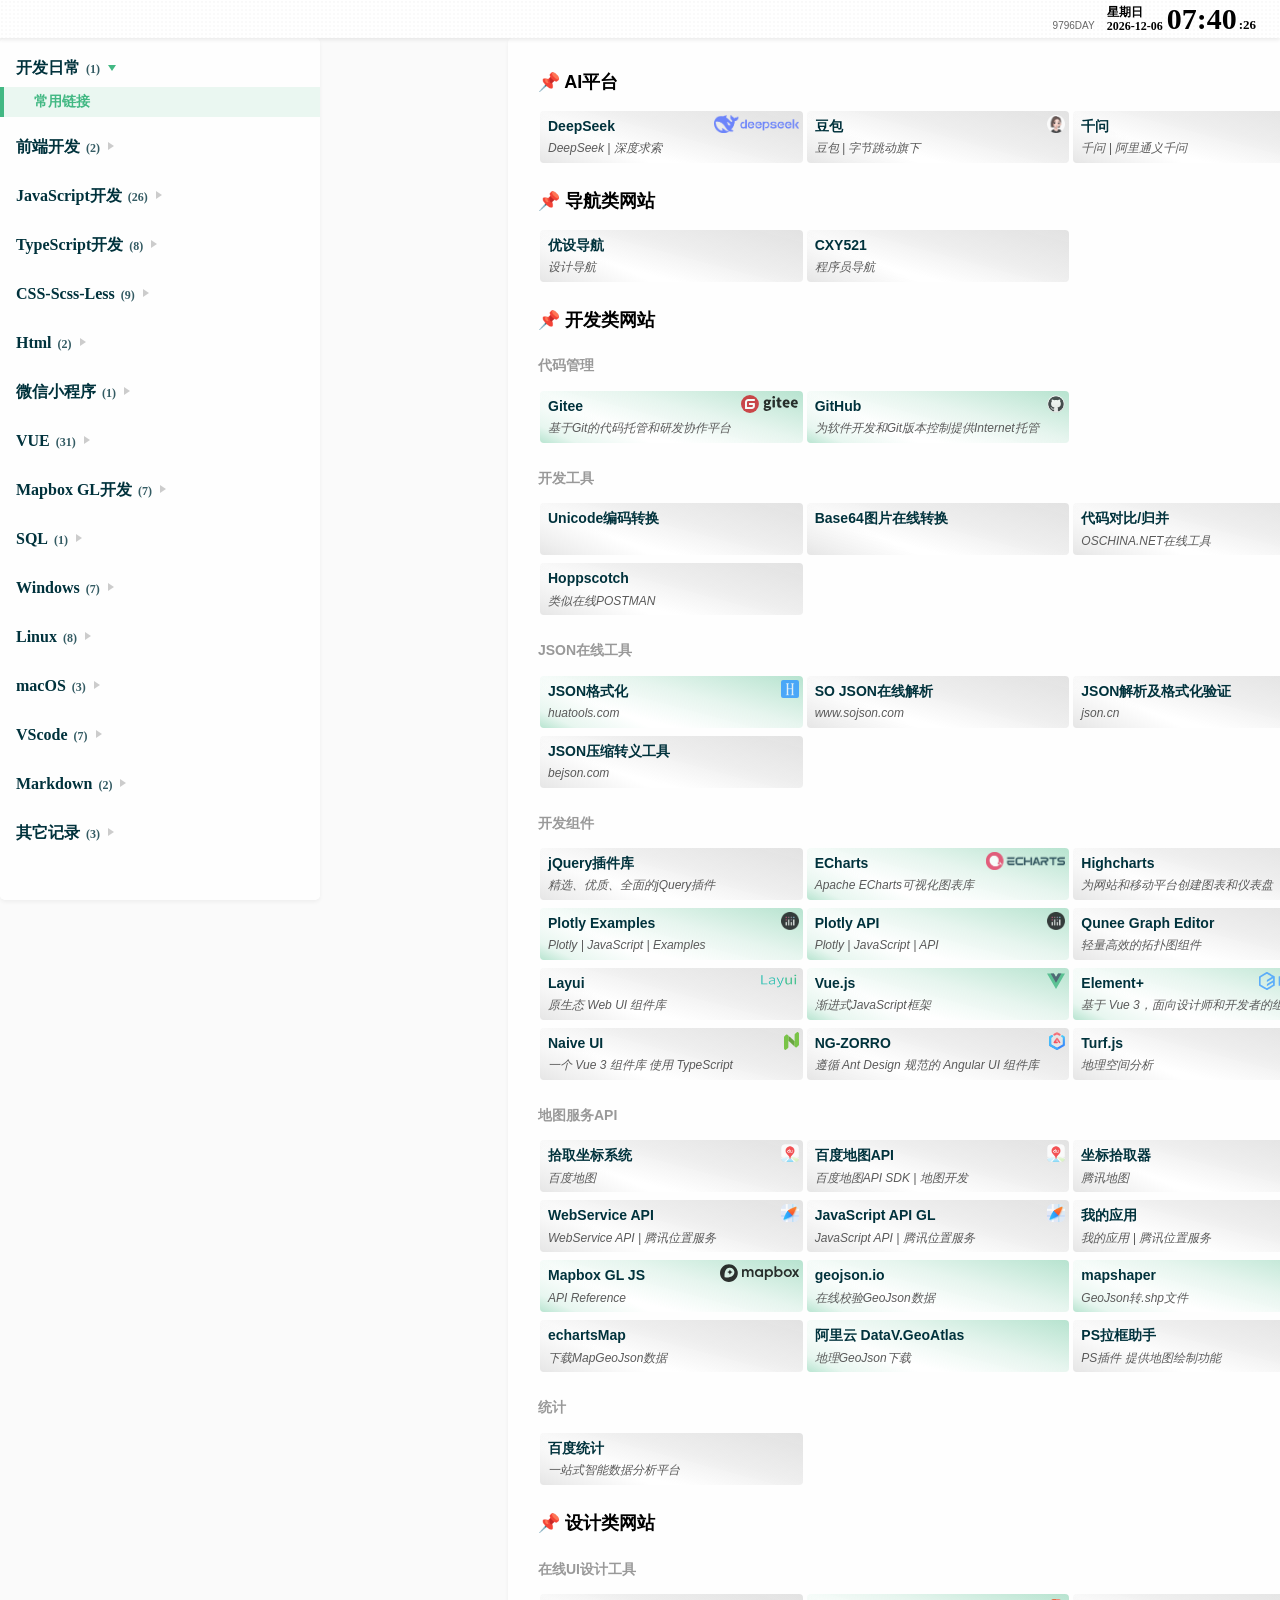
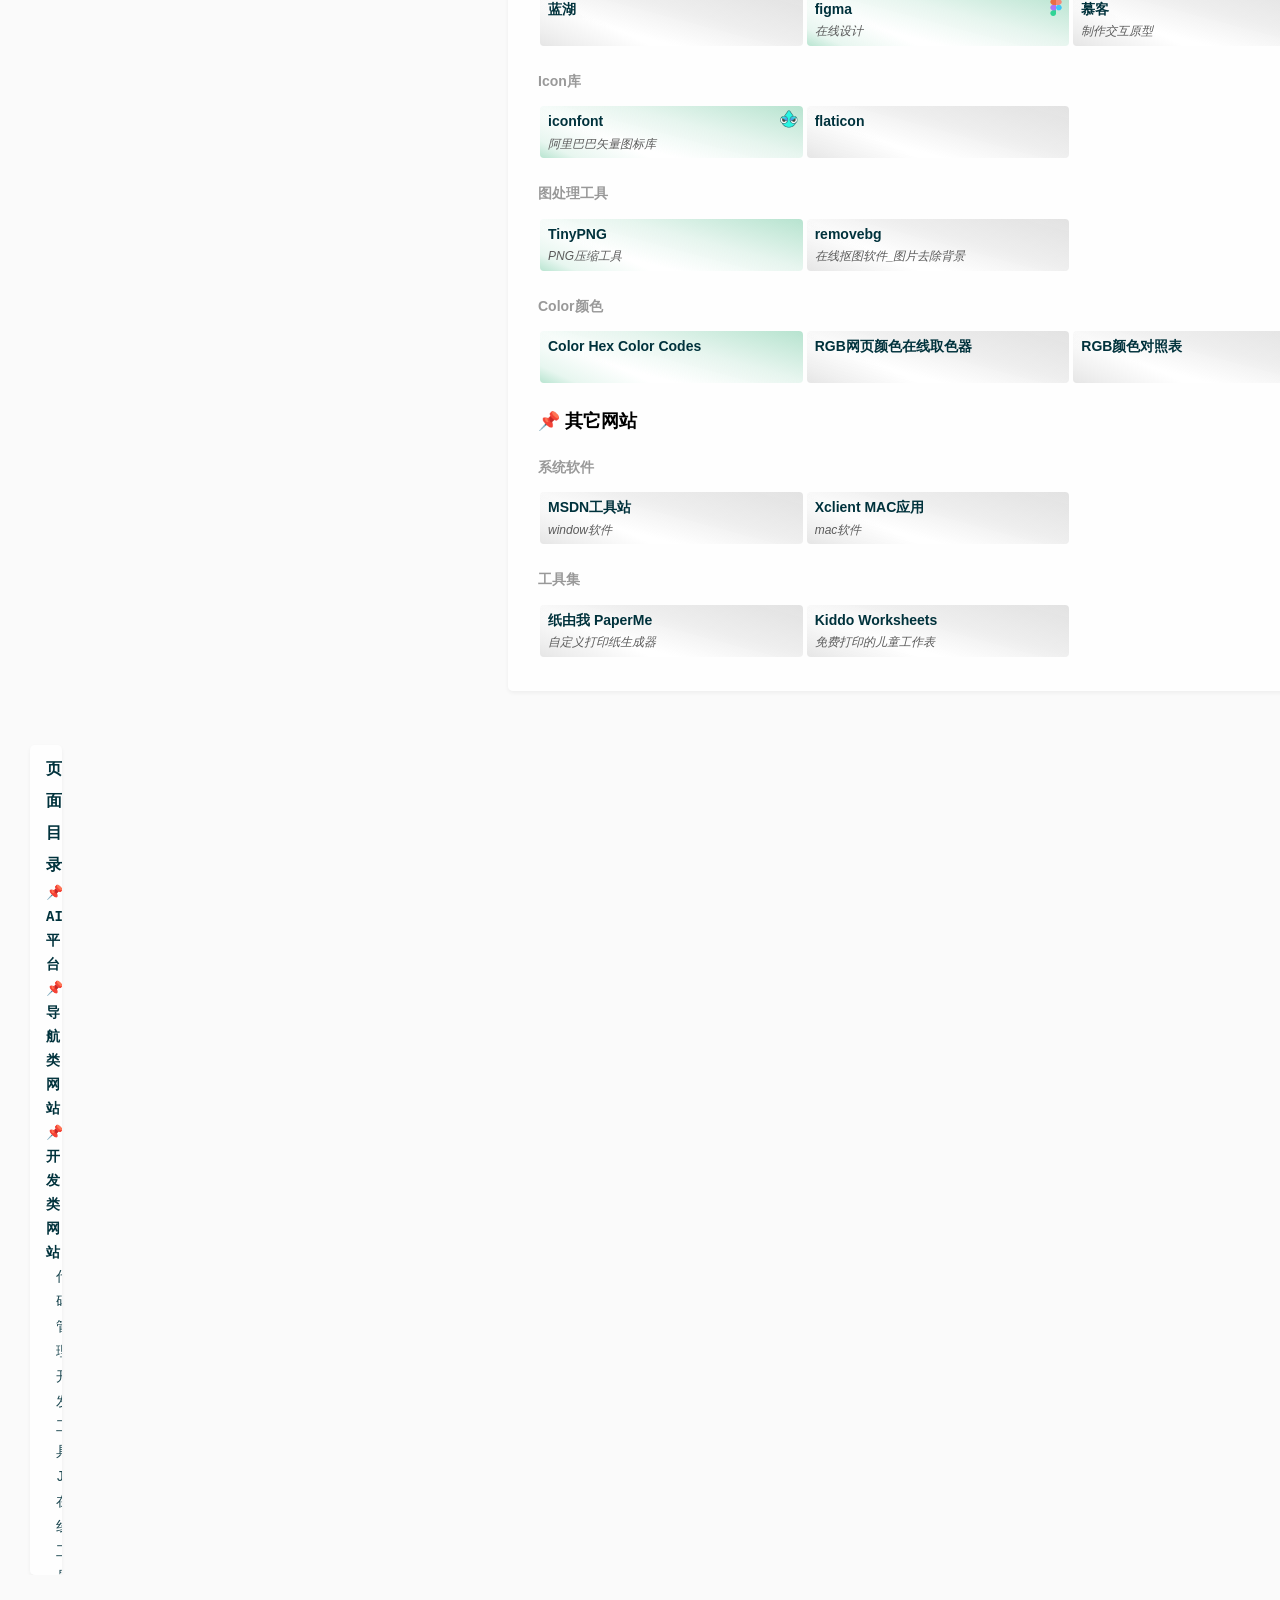
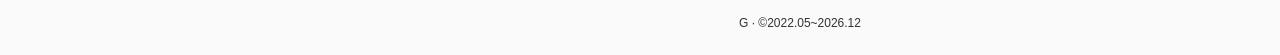
==== commit 756c6471: "update" ====
--- a/index.html
+++ b/index.html
@@ -16,7 +16,9 @@
   <div class="home-container">
     <div class="box-container">
       <div class="head-box">
-        <div class="leftwrap"></div>
+        <div class="leftwrap">
+          <div class="leftmenutab"></div>
+        </div>
         <div class="rightwrap">
           <div class="retiretime"></div>
           <div class="timebox">
@@ -57,6 +59,7 @@
   <script src="./src/js/lib/dateformat.js"></script>
   <script src="./src/js/lib/marked.js"></script>
   <script src="./src/js/lib/highlightjs/11.5.0/highlight.min.js"></script>
+  <script src="./src/js/lib/adjust.js"></script>
   <script src="./src/js/index.js"></script>
   <script>
     var _hmt = _hmt || [];
--- a/src/css/markdown.css
+++ b/src/css/markdown.css
@@ -1 +1 @@
-:root{--vt-font-family-mono:Menlo, Monaco, Consolas, "Courier New", monospace}.markdown-body{font-size:14px;line-height:1.6;padding:30px;color:#333}.markdown-body *:first-child{margin-top:0 !important}.markdown-body *:last-child{margin-bottom:0 !important}.markdown-body a{color:#337ecc;text-decoration:none;font-weight:bold;cursor:pointer}.markdown-body a.absent{color:#cc0000}.markdown-body a.anchor{display:block;padding-left:25px;margin-left:-18px;cursor:pointer;position:absolute;top:0;left:0;bottom:0}.markdown-body strong{font-weight:800}.markdown-body blockquote{margin:0 0 20px;padding:8px 16px;background-color:#f6f6f6;border-left:6px solid #e6e6e6;font-style:normal;font-weight:400;word-break:break-word;border-radius:4px}.markdown-body blockquote>:first-child{margin-top:0}.markdown-body blockquote>:last-child{margin-bottom:0}.markdown-body blockquote h1,.markdown-body blockquote h2,.markdown-body blockquote h3{font-size:16px}.markdown-body blockquote.tip{border-left-color:#42b883;background-color:#42b88310}.markdown-body blockquote.tip .headtitle{color:#42b883;border-bottom-color:#42b88380}.markdown-body blockquote.warn{border-left-color:#f56c6c;background-color:#f56c6c10}.markdown-body blockquote.warn .headtitle{color:#f56c6c;border-bottom-color:#f56c6c80}.markdown-body blockquote.notice{border-left-color:#fa9a42;background-color:#f56c6c10}.markdown-body blockquote.notice .headtitle{color:#fa9a42;border-bottom-color:#fa9a4280}.markdown-body img{max-width:100%}.markdown-body code{margin:0 2px;padding:0 5px;white-space:nowrap}.markdown-body :not(pre) code{font-size:14px;color:#c7254e;border:1px solid #eaeaea;background-color:#f2f2f2;font-family:var(--vt-font-family-mono)}.markdown-body h1{font-size:22px;color:black}.markdown-body h1:first-child{margin-top:0;padding-top:0}.markdown-body h1:first-child+h2{margin-top:0;padding-top:0}.markdown-body h2{font-size:20px;border-bottom:1px solid #cccccc;color:black}.markdown-body h2:first-child{margin-top:0;padding-top:0}.markdown-body h3{font-size:18px}.markdown-body h4{font-size:16px}.markdown-body h5{font-size:14px}.markdown-body h6{color:#777777;font-size:14px}.markdown-body hr{background:transparent url(assets/md-hr.png) repeat-x 0 0;border:0 none;color:#cccccc;height:4px;padding:0}.markdown-body tt{margin:0 2px;padding:0 5px;white-space:nowrap;border:1px solid #eaeaea;background-color:#f8f8f8;font-family:var(--vt-font-family-mono)}.markdown-body dl{padding:0}.markdown-body dl dt{font-size:14px;font-weight:bold;font-style:italic;padding:0;margin:15px 0 5px}.markdown-body dl dt:first-child{padding:0}.markdown-body dl dt>:first-child{margin-top:0}.markdown-body dl dt>:last-child{margin-bottom:0}.markdown-body dl dd{margin:0 0 15px;padding:0 15px}.markdown-body dl dd>:first-child{margin-top:0}.markdown-body dl dd>:last-child{margin-bottom:0}.markdown-body table{padding:0;width:auto;border-spacing:0;border-collapse:collapse}.markdown-body table tr{border-top:1px solid #dddddd;margin:0;padding:0}.markdown-body table tr th{font-weight:bold;border:1px solid #dddddd;text-align:left;margin:0;padding:6px 13px}.markdown-body table tr td{border:1px solid #dddddd;text-align:left;margin:0;padding:6px 13px}.markdown-body table thead tr{color:#fff;background-color:#666}.markdown-body table tbody tr{background-color:white}.markdown-body table tbody tr:nth-child(even){background-color:#f8f8f8}.markdown-body pre{font-size:13px;line-height:19px;overflow:auto;padding:.2em;background-color:#00000020;position:relative}.markdown-body pre::-webkit-scrollbar{width:6px;height:6px;-webkit-appearance:none;appearance:none}.markdown-body pre::-webkit-scrollbar-thumb{cursor:pointer;border-radius:4px;background:rgba(153,153,153,0.75)}.markdown-body pre::-webkit-scrollbar-track{border-radius:4px;background:rgba(0,0,0,0.1)}.markdown-body pre .title-bar{height:36px;line-height:36px;font-size:14px;font-weight:600;font-family:var(--vt-font-family-mono);color:#333;padding-left:12px;background-color:#f5f7fa50}.markdown-body pre .code-lang{position:absolute;right:8px;top:2px;color:#fff;font-weight:600}.markdown-body pre .code-lang.t44{top:38px}.markdown-body pre code{display:block;margin:0;padding:0;white-space:pre;border:none;font-family:var(--vt-font-family-mono);padding:1em}.markdown-body pre code.hljs::-webkit-scrollbar{height:8px;background-color:rgba(255,255,255,0.05)}.markdown-body pre code.hljs::-webkit-scrollbar-track{background-color:rgba(255,255,255,0.05)}.markdown-body pre code.hljs::-webkit-scrollbar-thumb{height:8px;background-color:rgba(255,255,255,0.3);border-radius:4px}.markdown-body pre code.language-log{white-space:pre-wrap}.markdown-body h1,.markdown-body h2,.markdown-body h3,.markdown-body h4,.markdown-body h5,.markdown-body h6{margin:20px 0 10px;padding:0;font-weight:bold;-webkit-font-smoothing:antialiased;cursor:text;position:relative}.markdown-body h2:first-child,.markdown-body h1:first-child,.markdown-body h1:first-child+h2,.markdown-body h3:first-child,.markdown-body h4:first-child,.markdown-body h5:first-child,.markdown-body h6:first-child{margin-top:0;padding-top:0}.markdown-body h1:hover a.anchor,.markdown-body h2:hover a.anchor,.markdown-body h3:hover a.anchor,.markdown-body h4:hover a.anchor,.markdown-body h5:hover a.anchor,.markdown-body h6:hover a.anchor{background:url(assets/pin-20.png) no-repeat left center;text-decoration:none}.markdown-body h1 tt,.markdown-body h1 code{font-size:inherit}.markdown-body h2 tt,.markdown-body h2 code{font-size:inherit}.markdown-body h3 tt,.markdown-body h3 code{font-size:inherit}.markdown-body h4 tt,.markdown-body h4 code{font-size:inherit}.markdown-body h5 tt,.markdown-body h5 code{font-size:inherit}.markdown-body h6 tt,.markdown-body h6 code{font-size:inherit}.markdown-body p,.markdown-body blockquote,.markdown-body ul,.markdown-body ol,.markdown-body dl,.markdown-body li,.markdown-body table,.markdown-body pre{margin:15px 0}.markdown-body h3:first-child,.markdown-body h4:first-child,.markdown-body h5:first-child,.markdown-body h6:first-child{margin-top:0;padding-top:0}.markdown-body a:first-child h1,.markdown-body a:first-child h2,.markdown-body a:first-child h3,.markdown-body a:first-child h4,.markdown-body a:first-child h5,.markdown-body a:first-child h6{margin-top:0;padding-top:0}.markdown-body h1 p,.markdown-body h2 p,.markdown-body h3 p,.markdown-body h4 p,.markdown-body h5 p,.markdown-body h6 p{margin-top:0}.markdown-body li p.first{display:inline-block}.markdown-body ul :first-child,.markdown-body ol :first-child{margin-top:0}.markdown-body ul :last-child,.markdown-body ol :last-child{margin-bottom:0}.markdown-body table tr th :first-child,.markdown-body table tr td :first-child{margin-top:0}.markdown-body table tr th :last-child,.markdown-body table tr td :last-child{margin-bottom:0}.markdown-body span.frame{display:block;overflow:hidden}.markdown-body span.frame>span{border:1px solid #dddddd;display:block;float:left;overflow:hidden;margin:13px 0 0;padding:7px;width:auto}.markdown-body span.frame span img{display:block;float:left}.markdown-body span.frame span span{clear:both;color:#333333;display:block;padding:5px 0 0}.markdown-body span.align-center{display:block;overflow:hidden;clear:both}.markdown-body span.align-center>span{display:block;overflow:hidden;margin:13px auto 0;text-align:center}.markdown-body span.align-center span img{margin:0 auto;text-align:center}.markdown-body span.align-right{display:block;overflow:hidden;clear:both}.markdown-body span.align-right>span{display:block;overflow:hidden;margin:13px 0 0;text-align:right}.markdown-body span.align-right span img{margin:0;text-align:right}.markdown-body span.float-left{display:block;margin-right:13px;overflow:hidden;float:left}.markdown-body span.float-left span{margin:13px 0 0}.markdown-body span.float-right{display:block;margin-left:13px;overflow:hidden;float:right}.markdown-body span.float-right>span{display:block;overflow:hidden;margin:13px auto 0;text-align:right}.markdown-body .highlight pre{background-color:#f8f8f8;border:1px solid #cccccc;font-size:13px;line-height:19px;overflow:auto;padding:6px 10px}.markdown-body pre code,.markdown-body pre tt{border:none;font-family:var(--vt-font-family-mono)}span.warn{display:block;padding:4px 8px 4px 30px;color:#e86e30;background:#fef6d5 url(assets/warn.png) no-repeat 8px center}span.error{display:block;padding:4px 8px 4px 30px;color:#ff0000;background:#fcebeb url(assets/error.png) no-repeat 8px center}+:root{--vt-font-family-mono:Menlo, Monaco, Consolas, "Courier New", monospace}.markdown-body{font-size:14px;line-height:1.6;padding:30px;color:#333}.markdown-body *:first-child{margin-top:0 !important}.markdown-body *:last-child{margin-bottom:0 !important}.markdown-body a{color:#337ecc;text-decoration:none;font-weight:bold;cursor:pointer}.markdown-body a.absent{color:#cc0000}.markdown-body a.anchor{display:block;padding-left:25px;margin-left:-18px;cursor:pointer;position:absolute;top:0;left:0;bottom:0}.markdown-body strong{font-weight:800}.markdown-body blockquote{margin:0 0 20px;padding:8px 16px;background-color:#f6f6f6;border-left:6px solid #e6e6e6;font-style:normal;font-weight:400;word-break:break-word;border-radius:4px}.markdown-body blockquote>:first-child{margin-top:0}.markdown-body blockquote>:last-child{margin-bottom:0}.markdown-body blockquote h1,.markdown-body blockquote h2,.markdown-body blockquote h3{font-size:16px}.markdown-body blockquote.tip{border-left-color:#42b883;background-color:#42b88310}.markdown-body blockquote.tip .headtitle{color:#42b883;border-bottom-color:#42b88380}.markdown-body blockquote.warn{border-left-color:#f56c6c;background-color:#f56c6c10}.markdown-body blockquote.warn .headtitle{color:#f56c6c;border-bottom-color:#f56c6c80}.markdown-body blockquote.notice{border-left-color:#fa9a42;background-color:#f56c6c10}.markdown-body blockquote.notice .headtitle{color:#fa9a42;border-bottom-color:#fa9a4280}.markdown-body img{max-width:100%}.markdown-body code{margin:0 2px;padding:0 5px;white-space:nowrap}.markdown-body :not(pre) code{font-size:14px;color:#c7254e;border:1px solid #eaeaea;background-color:#f2f2f2;font-family:var(--vt-font-family-mono)}.markdown-body h1{font-size:22px;color:black}.markdown-body h1:first-child{margin-top:0;padding-top:0}.markdown-body h1:first-child+h2{margin-top:0;padding-top:0}.markdown-body h2{font-size:20px;border-bottom:1px solid #cccccc;color:black}.markdown-body h2:first-child{margin-top:0;padding-top:0}.markdown-body h3{font-size:18px}.markdown-body h4{font-size:16px}.markdown-body h5{font-size:14px}.markdown-body h6{color:#777777;font-size:14px}.markdown-body hr{background:transparent url(assets/md-hr.png) repeat-x 0 0;border:0 none;color:#cccccc;height:4px;padding:0}.markdown-body tt{margin:0 2px;padding:0 5px;white-space:nowrap;border:1px solid #eaeaea;background-color:#f8f8f8;font-family:var(--vt-font-family-mono)}.markdown-body dl{padding:0}.markdown-body dl dt{font-size:14px;font-weight:bold;font-style:italic;padding:0;margin:15px 0 5px}.markdown-body dl dt:first-child{padding:0}.markdown-body dl dt>:first-child{margin-top:0}.markdown-body dl dt>:last-child{margin-bottom:0}.markdown-body dl dd{margin:0 0 15px;padding:0 15px}.markdown-body dl dd>:first-child{margin-top:0}.markdown-body dl dd>:last-child{margin-bottom:0}.markdown-body table{padding:0;width:auto;border-spacing:0;border-collapse:collapse}.markdown-body table tr{border-top:1px solid #dddddd;margin:0;padding:0}.markdown-body table tr th{font-weight:bold;border:1px solid #dddddd;text-align:left;margin:0;padding:6px 13px}.markdown-body table tr td{border:1px solid #dddddd;text-align:left;margin:0;padding:6px 13px}.markdown-body table thead tr{color:#fff;background-color:#666}.markdown-body table tbody tr{background-color:white}.markdown-body table tbody tr:nth-child(even){background-color:#f8f8f8}.markdown-body table code{white-space:normal}.markdown-body pre{font-size:13px;line-height:19px;overflow:auto;padding:.2em;background-color:#00000020;position:relative}.markdown-body pre::-webkit-scrollbar{width:6px;height:6px;-webkit-appearance:none;appearance:none}.markdown-body pre::-webkit-scrollbar-thumb{cursor:pointer;border-radius:4px;background:rgba(153,153,153,0.75)}.markdown-body pre::-webkit-scrollbar-track{border-radius:4px;background:rgba(0,0,0,0.1)}.markdown-body pre .title-bar{height:36px;line-height:36px;font-size:14px;font-weight:600;font-family:var(--vt-font-family-mono);color:#333;padding-left:12px;background-color:#f5f7fa50}.markdown-body pre .code-lang{position:absolute;right:8px;top:2px;color:#fff;font-weight:600}.markdown-body pre .code-lang.t44{top:38px}.markdown-body pre code{display:block;margin:0;padding:0;white-space:pre;border:none;font-family:var(--vt-font-family-mono);padding:1em}.markdown-body pre code.hljs::-webkit-scrollbar{height:8px;background-color:rgba(255,255,255,0.05)}.markdown-body pre code.hljs::-webkit-scrollbar-track{background-color:rgba(255,255,255,0.05)}.markdown-body pre code.hljs::-webkit-scrollbar-thumb{height:8px;background-color:rgba(255,255,255,0.3);border-radius:4px}.markdown-body pre code.language-log{white-space:pre-wrap}.markdown-body h1,.markdown-body h2,.markdown-body h3,.markdown-body h4,.markdown-body h5,.markdown-body h6{margin:20px 0 10px;padding:0;font-weight:bold;-webkit-font-smoothing:antialiased;cursor:text;position:relative}.markdown-body h2:first-child,.markdown-body h1:first-child,.markdown-body h1:first-child+h2,.markdown-body h3:first-child,.markdown-body h4:first-child,.markdown-body h5:first-child,.markdown-body h6:first-child{margin-top:0;padding-top:0}.markdown-body h1:hover a.anchor,.markdown-body h2:hover a.anchor,.markdown-body h3:hover a.anchor,.markdown-body h4:hover a.anchor,.markdown-body h5:hover a.anchor,.markdown-body h6:hover a.anchor{background:url(assets/pin-20.png) no-repeat left center;text-decoration:none}.markdown-body h1 tt,.markdown-body h1 code{font-size:inherit}.markdown-body h2 tt,.markdown-body h2 code{font-size:inherit}.markdown-body h3 tt,.markdown-body h3 code{font-size:inherit}.markdown-body h4 tt,.markdown-body h4 code{font-size:inherit}.markdown-body h5 tt,.markdown-body h5 code{font-size:inherit}.markdown-body h6 tt,.markdown-body h6 code{font-size:inherit}.markdown-body p,.markdown-body blockquote,.markdown-body ul,.markdown-body ol,.markdown-body dl,.markdown-body li,.markdown-body table,.markdown-body pre{margin:15px 0}.markdown-body h3:first-child,.markdown-body h4:first-child,.markdown-body h5:first-child,.markdown-body h6:first-child{margin-top:0;padding-top:0}.markdown-body a:first-child h1,.markdown-body a:first-child h2,.markdown-body a:first-child h3,.markdown-body a:first-child h4,.markdown-body a:first-child h5,.markdown-body a:first-child h6{margin-top:0;padding-top:0}.markdown-body h1 p,.markdown-body h2 p,.markdown-body h3 p,.markdown-body h4 p,.markdown-body h5 p,.markdown-body h6 p{margin-top:0}.markdown-body li p.first{display:inline-block}.markdown-body ul :first-child,.markdown-body ol :first-child{margin-top:0}.markdown-body ul :last-child,.markdown-body ol :last-child{margin-bottom:0}.markdown-body table tr th :first-child,.markdown-body table tr td :first-child{margin-top:0}.markdown-body table tr th :last-child,.markdown-body table tr td :last-child{margin-bottom:0}.markdown-body span.frame{display:block;overflow:hidden}.markdown-body span.frame>span{border:1px solid #dddddd;display:block;float:left;overflow:hidden;margin:13px 0 0;padding:7px;width:auto}.markdown-body span.frame span img{display:block;float:left}.markdown-body span.frame span span{clear:both;color:#333333;display:block;padding:5px 0 0}.markdown-body span.align-center{display:block;overflow:hidden;clear:both}.markdown-body span.align-center>span{display:block;overflow:hidden;margin:13px auto 0;text-align:center}.markdown-body span.align-center span img{margin:0 auto;text-align:center}.markdown-body span.align-right{display:block;overflow:hidden;clear:both}.markdown-body span.align-right>span{display:block;overflow:hidden;margin:13px 0 0;text-align:right}.markdown-body span.align-right span img{margin:0;text-align:right}.markdown-body span.float-left{display:block;margin-right:13px;overflow:hidden;float:left}.markdown-body span.float-left span{margin:13px 0 0}.markdown-body span.float-right{display:block;margin-left:13px;overflow:hidden;float:right}.markdown-body span.float-right>span{display:block;overflow:hidden;margin:13px auto 0;text-align:right}.markdown-body .highlight pre{background-color:#f8f8f8;border:1px solid #cccccc;font-size:13px;line-height:19px;overflow:auto;padding:6px 10px}.markdown-body pre code,.markdown-body pre tt{border:none;font-family:var(--vt-font-family-mono)}span.warn{display:block;padding:4px 8px 4px 30px;color:#e86e30;background:#fef6d5 url(assets/warn.png) no-repeat 8px center}span.error{display:block;padding:4px 8px 4px 30px;color:#ff0000;background:#fcebeb url(assets/error.png) no-repeat 8px center}
--- a/src/css/index.css
+++ b/src/css/index.css
@@ -1 +1 @@
-*{border:0;margin:0;padding:0;-webkit-box-sizing:content-box;-moz-box-sizing:content-box;box-sizing:content-box}ol,ul,li{margin:0;padding:0;list-style:none}html,body{--text-color:#00323c;--text-color-a-7:rgba(0,50,60,0.7);--text-color-a-8:rgba(0,50,60,0.8);--text-color-a-9:rgba(0,50,60,0.9);--text-color-hover:#42b883;--text-color-active:#42b883;--text-color-description:#5a5a5a;--text-color-black:#000;--text-color-black-8:rgba(0,0,0,0.8);--text-color-gray:#666;--text-color-gray-y1:#999;--bg-color-body:#fafafa;--bg-color-main:rgba(255,255,255,0.8);--bg-color-black:#000;--bg-color-black-15:rgba(0,0,0,0.15);--bg-color-black-7:rgba(0,0,0,0.7);--bg-color-style-1-1:rgba(66,184,131,0.1);--border-color:#ccc;--border-color-active:#42b883;--font-family-main:PingFang SC, Microsoft YaHei;--font-family-sub:"Courier New", Microsoft YaHei;height:100%;margin:0;font-family:Inter,Helvetica Neue,Helvetica,PingFang SC,Hiragino Sans GB,Microsoft YaHei,\5fae\8f6f\96c5\9ed1,Arial,sans-serif;background-color:var(--bg-color-body)}.home-container{width:100%;overflow:hidden}.home-container .box-container{width:100%;overflow:hidden}.home-container .box-container .head-box{z-index:2;width:100%;height:38px;position:fixed;top:0;left:0;right:0;background-image:radial-gradient(transparent 1px, #fff 1px);background-size:4px 4px;backdrop-filter:saturate(50%) blur(4px);-webkit-backdrop-filter:saturate(50%) blur(4px);box-shadow:0 2px 4px 0 rgba(0,0,0,0.08);display:flex;justify-content:space-between}.home-container .box-container .head-box .rightwrap{display:flex;justify-content:flex-end;margin-right:24px}.home-container .box-container .head-box .rightwrap .timebox{display:flex}.home-container .box-container .head-box .rightwrap .timebox span{font-family:PingFang SC;font-weight:800;display:flex;align-items:center}.home-container .box-container .head-box .rightwrap .timebox span.day{line-height:14px;font-size:12px;cursor:pointer}.home-container .box-container .head-box .rightwrap .timebox span.hhmm{font-size:30px;margin-left:4px}.home-container .box-container .head-box .rightwrap .timebox span.ss{display:flex;align-items:flex-end;line-height:26px;font-size:13px;margin-left:2px}.home-container .box-container .head-box .rightwrap .retiretime{align-content:end;line-height:24px;font-size:10px;color:var(--text-color-gray);margin-right:12px}.home-container .box-container .head-box .progress-bar{position:absolute;left:0;bottom:0;width:0%;height:2px;background:linear-gradient(270deg, rgba(0,0,0,0) 0%, #42b883 8.33%, #07e1df 91.15%, rgba(0,0,0,0) 100%);transition:width .1s ease-out}.home-container .box-container .sidebar-box{z-index:1;position:fixed;left:0;top:38px;bottom:0;width:320px;height:calc(100% - 38px);background-color:var(--bg-color-main);border-radius:5px;box-shadow:0 2px 4px 0 rgba(0,0,0,0.05);overflow-x:hidden;overflow-y:auto}.home-container .box-container .sidebar-box:hover::-webkit-scrollbar{display:block}.home-container .box-container .sidebar-box::-webkit-scrollbar{display:none;width:8px;background-color:rgba(220,220,220,0.1);border-radius:2px}.home-container .box-container .sidebar-box::-webkit-scrollbar-track{background-color:rgba(220,220,220,0.1)}.home-container .box-container .sidebar-box::-webkit-scrollbar-thumb{width:8px;background-color:rgba(200,200,200,0.3);border-radius:2px}.home-container .box-container .sidebar-box .mdlists>li{margin-top:12px}.home-container .box-container .sidebar-box .mdlists>li .sidebar-group{padding-left:16px;cursor:pointer}.home-container .box-container .sidebar-box .mdlists>li .sidebar-group span{line-height:36px;font-size:16px;font-weight:bold;color:var(--text-color);font-family:var(--font-family-main)}.home-container .box-container .sidebar-box .mdlists>li .sidebar-group span:hover{color:var(--text-color-hover)}.home-container .box-container .sidebar-box .mdlists>li .sidebar-group span.arrow{position:relative;top:-0.12em;left:.5em;display:inline-block;width:0;height:0}.home-container .box-container .sidebar-box .mdlists>li .sidebar-group span.arrow.right{border-top:4px solid transparent;border-bottom:4px solid transparent;border-left:6px solid var(--border-color)}.home-container .box-container .sidebar-box .mdlists>li .sidebar-group span.arrow.down{border-left:4px solid transparent;border-right:4px solid transparent;border-top:6px solid var(--border-color-active)}.home-container .box-container .sidebar-box .mdlists>li .sidebar-group span>i{color:var(--text-color-a-8);font-size:12px;font-style:normal;margin-left:6px}.home-container .box-container .sidebar-box .mdlists>li>ul{display:none}.home-container .box-container .sidebar-box .mdlists>li>ul>li{color:var(--text-color);font-size:14px;padding:6px 16px 6px 34px;cursor:pointer;font-family:var(--font-family-sub)}.home-container .box-container .sidebar-box .mdlists>li>ul>li.sidebar-item:hover{color:var(--text-color-hover)}.home-container .box-container .sidebar-box .mdlists>li>ul>li.sidebar-item.actived{font-weight:600;color:var(--text-color-active);border-left:4px solid var(--border-color-active);padding-left:30px;background-color:var(--bg-color-style-1-1)}.home-container .box-container .sidebar-box .mdlists>li>ul>li.sidebar-submenu{color:var(--text-color);font-weight:bold;padding-left:25px;background:linear-gradient(90deg, rgba(0,0,0,0) 0%, #aaaaaa60 10%, #aaaaaa10 60%, rgba(0,0,0,0) 100%)}.home-container .box-container .sidebar-box .mdlists>li>ul>li.sidebar-submenu>i{color:var(--text-color-a-8);font-size:12px;font-style:normal;margin-left:6px}.home-container .box-container .sidebar-box .mdlists>li.open>ul{display:block}.home-container .box-container .main-box{float:left;width:860px;min-width:0;margin-left:508px;margin-top:38px;background-color:var(--bg-color-main);border-radius:5px;box-shadow:0 2px 4px 0 rgba(0,0,0,0.05)}.home-container .box-container .rightmenuwrap{float:left;margin-top:54px;margin-left:30px;background-color:var(--bg-color-main);border-radius:5px;box-shadow:0 2px 4px 0 rgba(0,0,0,0.05);padding:8px 16px 16px;box-sizing:border-box;max-width:calc(100vw - 508px - 860px - 60px - 16px);max-height:calc(100vh - 38px - 32px);overflow-x:hidden;overflow-y:auto}.home-container .box-container .rightmenuwrap:hover::-webkit-scrollbar{display:block}.home-container .box-container .rightmenuwrap::-webkit-scrollbar{display:none;width:8px;background-color:rgba(220,220,220,0.1);border-radius:2px}.home-container .box-container .rightmenuwrap::-webkit-scrollbar-track{background-color:rgba(220,220,220,0.1)}.home-container .box-container .rightmenuwrap::-webkit-scrollbar-thumb{width:8px;background-color:rgba(200,200,200,0.3);border-radius:2px}.home-container .box-container .rightmenuwrap.fixed{position:fixed;top:0}.home-container .box-container .rightmenuwrap .title{color:var(--text-color);font-weight:bold;line-height:32px}.home-container .box-container .rightmenuwrap ul li{line-height:24px;font-size:14px;color:var(--text-color);text-decoration:none;font-family:var(--font-family-sub)}.home-container .box-container .rightmenuwrap ul li.rightmenu1 span{font-weight:800}.home-container .box-container .rightmenuwrap ul li.rightmenu2{padding-left:10px}.home-container .box-container .rightmenuwrap ul li.rightmenu2>span{color:var(--text-color-a-9);font-size:13.8px}.home-container .box-container .rightmenuwrap ul li.rightmenu3{padding-left:20px}.home-container .box-container .rightmenuwrap ul li.rightmenu3>span{color:var(--text-color-a-8);font-size:13.6px}.home-container .box-container .rightmenuwrap ul li.rightmenu4{padding-left:30px}.home-container .box-container .rightmenuwrap ul li.rightmenu4>span{color:var(--text-color-a-7);font-size:13.4px}.home-container .box-container .rightmenuwrap ul li>span{cursor:pointer}.home-container .box-container .rightmenuwrap ul li>span:hover{color:var(--text-color-hover);border-bottom:1px solid var(--border-color-active)}.footer-wrap{width:100%;line-height:32px;text-align:center;color:var(--text-color-black-8);font-size:12px;box-sizing:border-box;padding:32px 0 16px 320px;background:var(--bg-color-body)}.back-top-btn{display:none;position:fixed;right:90px;bottom:50px;width:48px;height:48px;background-image:url(../img/backtop.svg);cursor:pointer;opacity:.5;transition:.5s;transition-delay:.2s;border-radius:50%}.back-top-btn:hover{opacity:.9;bottom:58px;background-color:var(--bg-color-black-15)}.back-top-btn.toping{opacity:.9;bottom:200px}#outerdiv{z-index:2;position:fixed;top:0;left:0;background-color:var(--bg-color-black-7);width:100%;height:100%;display:none}#outerdiv>div{width:100%;height:100%;overflow:hidden;display:flex;justify-content:center;align-items:center}#outerdiv>div>img{border:5px solid #fff}.webpagewrap{padding:-16px}.webpagewrap h1{font-size:18px;color:var(--text-color-black)}.webpagewrap h2{font-size:14px;color:var(--text-color-gray-y1);border:none;position:relative}.webpagewrap h2::before{position:absolute;left:0;right:0;bottom:0;content:"";border-bottom:1px dashed var(var(--text-color-gray-y1))}.webpagewrap .weblistwrap{width:100%;overflow:hidden;margin-top:8px}.webpagewrap .weblistwrap li{float:left;width:calc(100% / 3 - 4px);height:52px;margin:4px 2px !important;box-sizing:border-box;position:relative}.webpagewrap .weblistwrap li.tag a{background:linear-gradient(25deg, #42b88360 0%, #42b88320 10%, rgba(0,0,0,0) 30%),linear-gradient(15deg, #fff 30%, #42b88320 60%, #42b88360 100%)}.webpagewrap .weblistwrap li a{display:block;width:100%;height:100%;padding:4px 8px;border-radius:4px;box-sizing:border-box;position:relative;background:linear-gradient(25deg, #cccccc80 0%, #cccccc50 10%, rgba(0,0,0,0) 30%),linear-gradient(15deg, #fff 30%, #cccccc50 60%, #cccccc90 100%)}.webpagewrap .weblistwrap li a:hover{background:linear-gradient(25deg, #42b88390 0%, #42b88350 10%, rgba(0,0,0,0) 30%),linear-gradient(15deg, #fff 30%, #42b88350 60%, #42b88390 100%)}.webpagewrap .weblistwrap li a:hover>span{color:var(--text-color-hover)}.webpagewrap .weblistwrap li a>span{color:var(--text-color)}.webpagewrap .weblistwrap li a>span.icon{width:100%;height:100%;display:block;position:absolute;right:0;top:0;z-index:1;background-repeat:no-repeat;background-position:right 4px top 4px;background-size:auto 18px;opacity:.8}.webpagewrap .weblistwrap li a>i{margin-top:2px;display:block;color:var(--text-color-description);font-size:12px;font-weight:normal}.webpagewrap .weblistwrap li .icon_element{background-image:url(../img/webicon/element-plus-logo.svg)}.webpagewrap .weblistwrap li .icon_huatools{background-image:url(../img/webicon/huatools.png)}.webpagewrap .weblistwrap li .icon_gitee{background-image:url(../img/webicon/gitee.svg)}.webpagewrap .weblistwrap li .icon_figma{background-image:url(../img/webicon/figma.png)}.webpagewrap .weblistwrap li .icon_deepseek{background-image:url(../img/webicon/deepseek-logo.png)}.webpagewrap .weblistwrap li .icon_echart{background-image:url(../img/webicon/echart-logo.png)}.webpagewrap .weblistwrap li .icon_highcharts{background-image:url(../img/webicon/highcharts-logo.png)}.webpagewrap .weblistwrap li .icon_iconfont{background-image:url(../img/webicon/iconfont-logo.svg)}.webpagewrap .weblistwrap li .icon_mapbox{background-image:url(../img/webicon/mapbox-logo.svg)}.webpagewrap .weblistwrap li .icon_ngzorro{background-image:url(../img/webicon/ng-zorro-logo.svg)}.webpagewrap .weblistwrap li .icon_layui{background-image:url(../img/webicon/Layui-logo.png)}.webpagewrap .weblistwrap li .icon_naiveui{background-image:url(../img/webicon/naiveui-logo.svg)}.webpagewrap .weblistwrap li .icon_github{background-image:url(../img/webicon/github-logo.png)}.webpagewrap .weblistwrap li .icon_vuejs{background-image:url(../img/webicon/vuejs-logo.svg)}.webpagewrap .weblistwrap li .icon_plotly{background-image:url(../img/webicon/plotly-logo.png)}.webpagewrap .weblistwrap li .icon_Qunee{background-image:url(../img/webicon/Qunee-logo.png);background-size:auto !important}.webpagewrap .weblistwrap li .icon_doubao{background-image:url(../img/webicon/doubao-logo.png)}.webpagewrap .weblistwrap li .icon_qianwen{background-image:url(../img/webicon/qianwen-logo.png)}.webpagewrap .weblistwrap li .icon_map_qq{background-image:url(../img/webicon/mapqq-logo.png)}.webpagewrap .weblistwrap li .icon_map_baidu{background-image:url(../img/webicon/mapbaidu-logo.png)}+*{border:0;margin:0;padding:0;-webkit-box-sizing:content-box;-moz-box-sizing:content-box;box-sizing:content-box}ol,ul,li{margin:0;padding:0;list-style:none}html,body{--text-color:#00323c;--text-color-a-7:rgba(0,50,60,0.7);--text-color-a-8:rgba(0,50,60,0.8);--text-color-a-9:rgba(0,50,60,0.9);--text-color-hover:#42b883;--text-color-active:#42b883;--text-color-description:#5a5a5a;--text-color-black:#000;--text-color-black-8:rgba(0,0,0,0.8);--text-color-gray:#666;--text-color-gray-y1:#999;--bg-color-body:#fafafa;--bg-color-main:rgba(255,255,255,0.8);--bg-color-black:#000;--bg-color-black-15:rgba(0,0,0,0.15);--bg-color-black-7:rgba(0,0,0,0.7);--bg-color-style-1-1:rgba(66,184,131,0.1);--border-color:#ccc;--border-color-active:#42b883;--font-family-main:PingFang SC, Microsoft YaHei;--font-family-sub:"Courier New", Microsoft YaHei;height:100%;margin:0;font-family:Inter,Helvetica Neue,Helvetica,PingFang SC,Hiragino Sans GB,Microsoft YaHei,\5fae\8f6f\96c5\9ed1,Arial,sans-serif;background-color:var(--bg-color-body)}.home-container{width:100%;overflow:hidden}.home-container .box-container{width:100%;overflow:hidden}.home-container .box-container .head-box{z-index:2;width:100%;height:38px;position:fixed;top:0;left:0;right:0;background-image:radial-gradient(transparent 1px, #fff 1px);background-size:4px 4px;backdrop-filter:saturate(50%) blur(4px);-webkit-backdrop-filter:saturate(50%) blur(4px);box-shadow:0 2px 4px 0 rgba(0,0,0,0.08);display:flex;justify-content:space-between}.home-container .box-container .head-box .leftwrap .leftmenutab{display:none;width:24px;height:38px;margin-left:24px;background-image:url(../img/icon/icon_menu.png);background-repeat:no-repeat;background-position:center;background-size:contain;cursor:pointer}.home-container .box-container .head-box .rightwrap{display:flex;justify-content:flex-end;margin-right:24px}.home-container .box-container .head-box .rightwrap .timebox{display:flex}.home-container .box-container .head-box .rightwrap .timebox span{font-family:PingFang SC;font-weight:800;display:flex;align-items:center}.home-container .box-container .head-box .rightwrap .timebox span.day{line-height:14px;font-size:12px;cursor:pointer}.home-container .box-container .head-box .rightwrap .timebox span.hhmm{font-size:30px;margin-left:4px}.home-container .box-container .head-box .rightwrap .timebox span.ss{display:flex;align-items:flex-end;line-height:26px;font-size:13px;margin-left:2px}.home-container .box-container .head-box .rightwrap .retiretime{align-content:end;line-height:24px;font-size:10px;color:var(--text-color-gray);margin-right:12px}.home-container .box-container .head-box .progress-bar{position:absolute;left:0;bottom:0;width:0%;height:2px;background:linear-gradient(270deg, rgba(0,0,0,0) 0%, #42b883 8.33%, #07e1df 91.15%, rgba(0,0,0,0) 100%);transition:width .1s ease-out}.home-container .box-container .sidebar-box{z-index:1;position:fixed;left:0;top:38px;bottom:0;width:320px;height:calc(100% - 38px);background-color:var(--bg-color-main);border-radius:5px;box-shadow:0 2px 4px 0 rgba(0,0,0,0.05);overflow-x:hidden;overflow-y:auto}.home-container .box-container .sidebar-box:hover::-webkit-scrollbar{display:block}.home-container .box-container .sidebar-box::-webkit-scrollbar{display:none;width:8px;background-color:rgba(220,220,220,0.1);border-radius:2px}.home-container .box-container .sidebar-box::-webkit-scrollbar-track{background-color:rgba(220,220,220,0.1)}.home-container .box-container .sidebar-box::-webkit-scrollbar-thumb{width:8px;background-color:rgba(200,200,200,0.3);border-radius:2px}.home-container .box-container .sidebar-box .mdlists>li{margin-top:12px}.home-container .box-container .sidebar-box .mdlists>li .sidebar-group{padding-left:16px;cursor:pointer}.home-container .box-container .sidebar-box .mdlists>li .sidebar-group span{line-height:36px;font-size:16px;font-weight:bold;color:var(--text-color);font-family:var(--font-family-main)}.home-container .box-container .sidebar-box .mdlists>li .sidebar-group span:hover{color:var(--text-color-hover)}.home-container .box-container .sidebar-box .mdlists>li .sidebar-group span.arrow{position:relative;top:-0.12em;left:.5em;display:inline-block;width:0;height:0}.home-container .box-container .sidebar-box .mdlists>li .sidebar-group span.arrow.right{border-top:4px solid transparent;border-bottom:4px solid transparent;border-left:6px solid var(--border-color)}.home-container .box-container .sidebar-box .mdlists>li .sidebar-group span.arrow.down{border-left:4px solid transparent;border-right:4px solid transparent;border-top:6px solid var(--border-color-active)}.home-container .box-container .sidebar-box .mdlists>li .sidebar-group span>i{color:var(--text-color-a-8);font-size:12px;font-style:normal;margin-left:6px}.home-container .box-container .sidebar-box .mdlists>li>ul{display:none}.home-container .box-container .sidebar-box .mdlists>li>ul>li{color:var(--text-color);font-size:14px;padding:6px 16px 6px 34px;cursor:pointer;font-family:var(--font-family-sub)}.home-container .box-container .sidebar-box .mdlists>li>ul>li.sidebar-item:hover{color:var(--text-color-hover)}.home-container .box-container .sidebar-box .mdlists>li>ul>li.sidebar-item.actived{font-weight:600;color:var(--text-color-active);border-left:4px solid var(--border-color-active);padding-left:30px;background-color:var(--bg-color-style-1-1)}.home-container .box-container .sidebar-box .mdlists>li>ul>li.sidebar-submenu{color:var(--text-color);font-weight:bold;padding-left:25px;background:linear-gradient(90deg, rgba(0,0,0,0) 0%, #aaaaaa60 10%, #aaaaaa10 60%, rgba(0,0,0,0) 100%)}.home-container .box-container .sidebar-box .mdlists>li>ul>li.sidebar-submenu>i{color:var(--text-color-a-8);font-size:12px;font-style:normal;margin-left:6px}.home-container .box-container .sidebar-box .mdlists>li.open>ul{display:block}.home-container .box-container .main-box{float:left;width:860px;min-width:0;margin-left:508px;margin-top:38px;background-color:var(--bg-color-main);border-radius:5px;box-shadow:0 2px 4px 0 rgba(0,0,0,0.05)}.home-container .box-container .rightmenuwrap{float:left;margin-top:54px;margin-left:30px;background-color:var(--bg-color-main);border-radius:5px;box-shadow:0 2px 4px 0 rgba(0,0,0,0.05);padding:8px 16px 16px;box-sizing:border-box;max-width:calc(100vw - 508px - 860px - 60px - 16px);max-height:calc(100vh - 38px - 32px);overflow-x:hidden;overflow-y:auto}.home-container .box-container .rightmenuwrap:hover::-webkit-scrollbar{display:block}.home-container .box-container .rightmenuwrap::-webkit-scrollbar{display:none;width:8px;background-color:rgba(220,220,220,0.1);border-radius:2px}.home-container .box-container .rightmenuwrap::-webkit-scrollbar-track{background-color:rgba(220,220,220,0.1)}.home-container .box-container .rightmenuwrap::-webkit-scrollbar-thumb{width:8px;background-color:rgba(200,200,200,0.3);border-radius:2px}.home-container .box-container .rightmenuwrap.fixed{position:fixed;top:0}.home-container .box-container .rightmenuwrap .title{color:var(--text-color);font-weight:bold;line-height:32px}.home-container .box-container .rightmenuwrap ul li{line-height:24px;font-size:14px;color:var(--text-color);text-decoration:none;font-family:var(--font-family-sub)}.home-container .box-container .rightmenuwrap ul li.rightmenu1 span{font-weight:800}.home-container .box-container .rightmenuwrap ul li.rightmenu2{padding-left:10px}.home-container .box-container .rightmenuwrap ul li.rightmenu2>span{color:var(--text-color-a-9);font-size:13.8px}.home-container .box-container .rightmenuwrap ul li.rightmenu3{padding-left:20px}.home-container .box-container .rightmenuwrap ul li.rightmenu3>span{color:var(--text-color-a-8);font-size:13.6px}.home-container .box-container .rightmenuwrap ul li.rightmenu4{padding-left:30px}.home-container .box-container .rightmenuwrap ul li.rightmenu4>span{color:var(--text-color-a-7);font-size:13.4px}.home-container .box-container .rightmenuwrap ul li>span{cursor:pointer}.home-container .box-container .rightmenuwrap ul li>span:hover{color:var(--text-color-hover);border-bottom:1px solid var(--border-color-active)}.footer-wrap{width:100%;line-height:32px;text-align:center;color:var(--text-color-black-8);font-size:12px;box-sizing:border-box;padding:32px 0 16px 320px;background:var(--bg-color-body)}.back-top-btn{display:none;position:fixed;right:90px;bottom:50px;width:48px;height:48px;background-image:url(../img/backtop.svg);cursor:pointer;opacity:.5;transition:.5s;transition-delay:.2s;border-radius:50%}.back-top-btn:hover{opacity:.9;bottom:58px;background-color:var(--bg-color-black-15)}.back-top-btn.toping{opacity:.9;bottom:200px}#outerdiv{z-index:2;position:fixed;top:0;left:0;background-color:var(--bg-color-black-7);width:100%;height:100%;display:none}#outerdiv>div{width:100%;height:100%;overflow:hidden;display:flex;justify-content:center;align-items:center}#outerdiv>div>img{border:5px solid #fff}.webpagewrap{padding:-16px}.webpagewrap h1{font-size:18px;color:var(--text-color-black)}.webpagewrap h2{font-size:14px;color:var(--text-color-gray-y1);border:none;position:relative}.webpagewrap h2::before{position:absolute;left:0;right:0;bottom:0;content:"";border-bottom:1px dashed var(var(--text-color-gray-y1))}.webpagewrap .weblistwrap{width:100%;overflow:hidden;margin-top:8px}.webpagewrap .weblistwrap li{float:left;width:calc(100% / 3 - 4px);height:52px;margin:4px 2px !important;box-sizing:border-box;position:relative}.webpagewrap .weblistwrap li.tag a{background:linear-gradient(25deg, #42b88360 0%, #42b88320 10%, rgba(0,0,0,0) 30%),linear-gradient(15deg, #fff 30%, #42b88320 60%, #42b88360 100%)}.webpagewrap .weblistwrap li a{display:block;width:100%;height:100%;padding:4px 8px;border-radius:4px;box-sizing:border-box;position:relative;background:linear-gradient(25deg, #cccccc80 0%, #cccccc50 10%, rgba(0,0,0,0) 30%),linear-gradient(15deg, #fff 30%, #cccccc50 60%, #cccccc90 100%)}.webpagewrap .weblistwrap li a:hover{background:linear-gradient(25deg, #42b88390 0%, #42b88350 10%, rgba(0,0,0,0) 30%),linear-gradient(15deg, #fff 30%, #42b88350 60%, #42b88390 100%)}.webpagewrap .weblistwrap li a:hover>span{color:var(--text-color-hover)}.webpagewrap .weblistwrap li a>span{color:var(--text-color)}.webpagewrap .weblistwrap li a>span.icon{width:100%;height:100%;display:block;position:absolute;right:0;top:0;z-index:1;background-repeat:no-repeat;background-position:right 4px top 4px;background-size:auto 18px;opacity:.8}.webpagewrap .weblistwrap li a>i{margin-top:2px;display:block;color:var(--text-color-description);font-size:12px;font-weight:normal}.webpagewrap .weblistwrap li .icon_element{background-image:url(../img/webicon/element-plus-logo.svg)}.webpagewrap .weblistwrap li .icon_huatools{background-image:url(../img/webicon/huatools.png)}.webpagewrap .weblistwrap li .icon_gitee{background-image:url(../img/webicon/gitee.svg)}.webpagewrap .weblistwrap li .icon_figma{background-image:url(../img/webicon/figma.png)}.webpagewrap .weblistwrap li .icon_deepseek{background-image:url(../img/webicon/deepseek-logo.png)}.webpagewrap .weblistwrap li .icon_echart{background-image:url(../img/webicon/echart-logo.png)}.webpagewrap .weblistwrap li .icon_highcharts{background-image:url(../img/webicon/highcharts-logo.png)}.webpagewrap .weblistwrap li .icon_iconfont{background-image:url(../img/webicon/iconfont-logo.svg)}.webpagewrap .weblistwrap li .icon_mapbox{background-image:url(../img/webicon/mapbox-logo.svg)}.webpagewrap .weblistwrap li .icon_ngzorro{background-image:url(../img/webicon/ng-zorro-logo.svg)}.webpagewrap .weblistwrap li .icon_layui{background-image:url(../img/webicon/Layui-logo.png)}.webpagewrap .weblistwrap li .icon_naiveui{background-image:url(../img/webicon/naiveui-logo.svg)}.webpagewrap .weblistwrap li .icon_github{background-image:url(../img/webicon/github-logo.png)}.webpagewrap .weblistwrap li .icon_vuejs{background-image:url(../img/webicon/vuejs-logo.svg)}.webpagewrap .weblistwrap li .icon_plotly{background-image:url(../img/webicon/plotly-logo.png)}.webpagewrap .weblistwrap li .icon_Qunee{background-image:url(../img/webicon/Qunee-logo.png);background-size:auto !important}.webpagewrap .weblistwrap li .icon_doubao{background-image:url(../img/webicon/doubao-logo.png)}.webpagewrap .weblistwrap li .icon_qianwen{background-image:url(../img/webicon/qianwen-logo.png)}.webpagewrap .weblistwrap li .icon_map_qq{background-image:url(../img/webicon/mapqq-logo.png)}.webpagewrap .weblistwrap li .icon_map_baidu{background-image:url(../img/webicon/mapbaidu-logo.png)}.mobileView .home-container .box-container .head-box .leftwrap .leftmenutab{display:block}.mobileView .home-container .sidebar-box{display:none;z-index:10;top:.38rem;width:80%;height:calc(100% - .38rem);background-color:var(--bg-color-body);font-size:14px}.mobileView .home-container .main-box{width:100%;margin-left:0;margin-top:.38rem;border-radius:0}.mobileView .home-container .rightmenuwrap{display:none}.mobileView .footer-wrap{line-height:.32rem;padding:.32rem 0 .16rem 0}.mobileView .back-top-btn{right:.3rem;bottom:.5rem;width:.48rem;height:.48rem;background-size:contain}.mobileView .back-top-btn.toping{bottom:2rem}.mobileView .webpagewrap .weblistwrap li{width:100%}
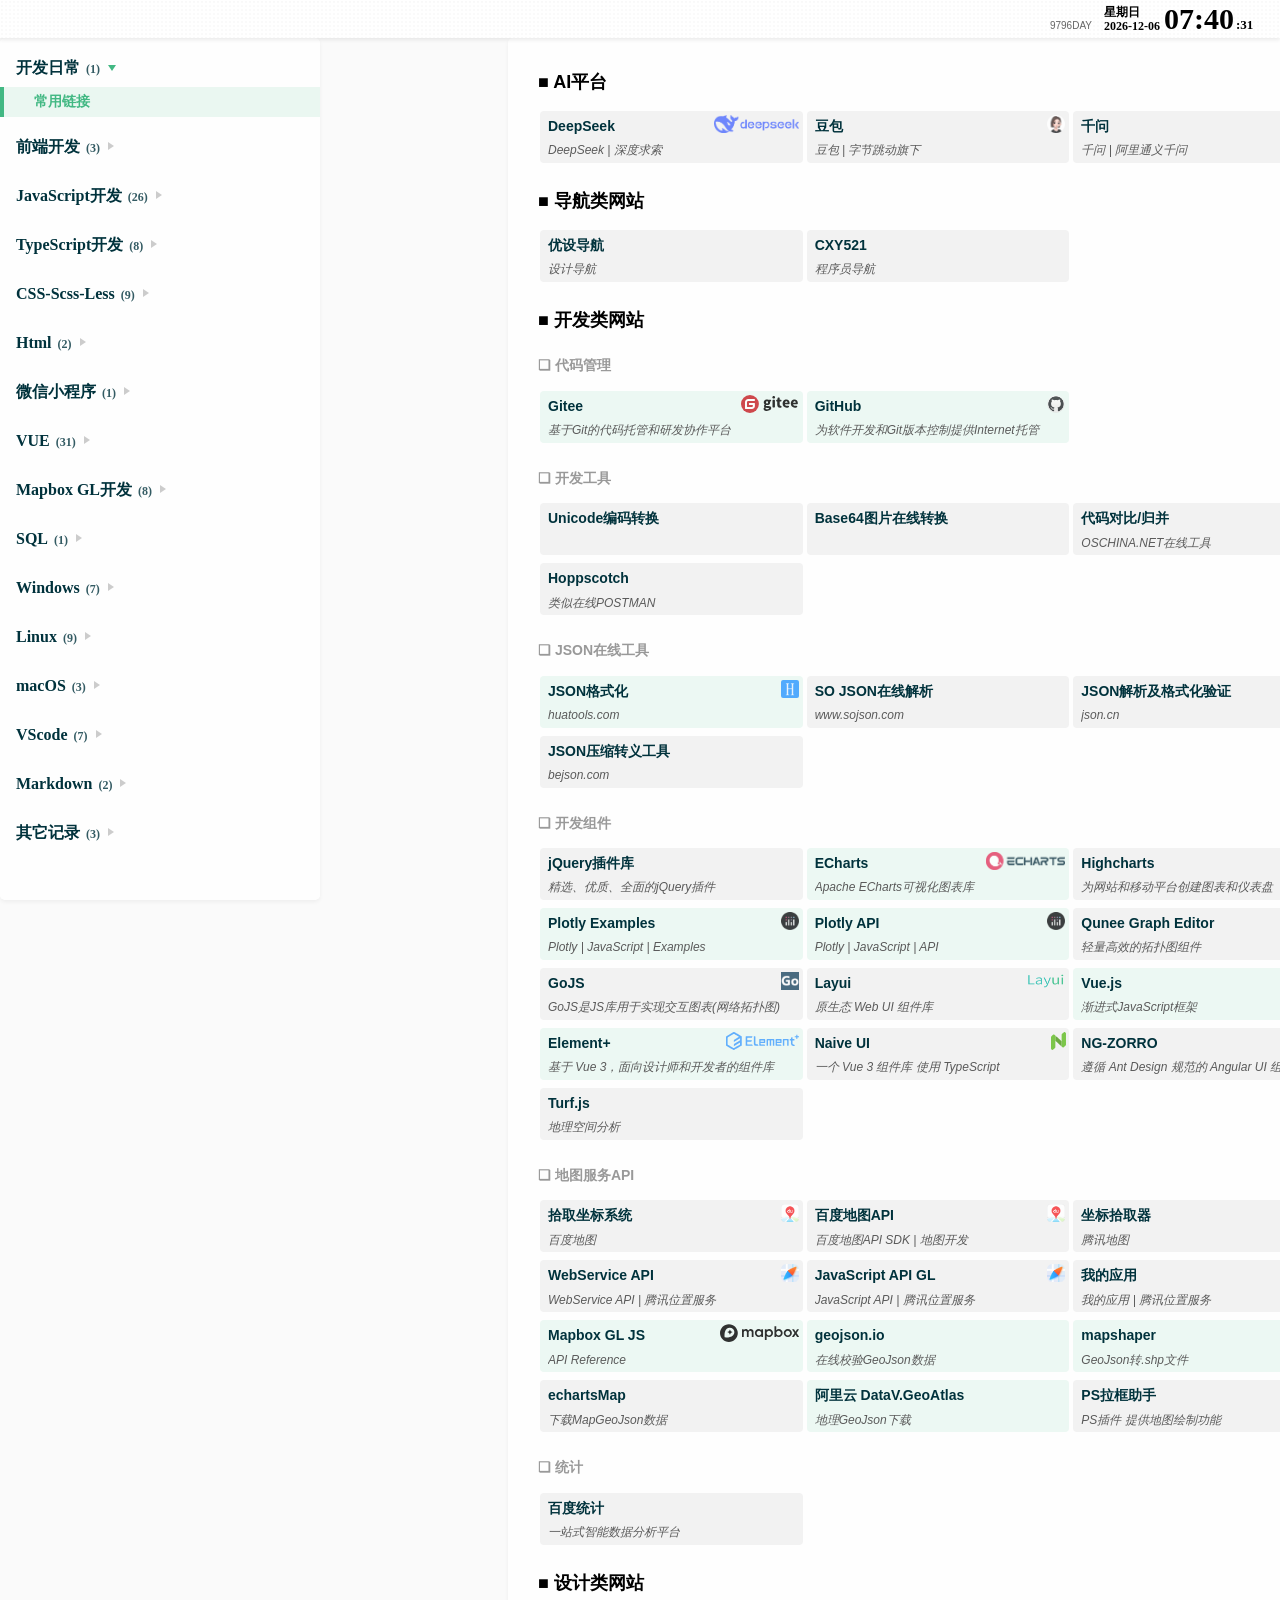
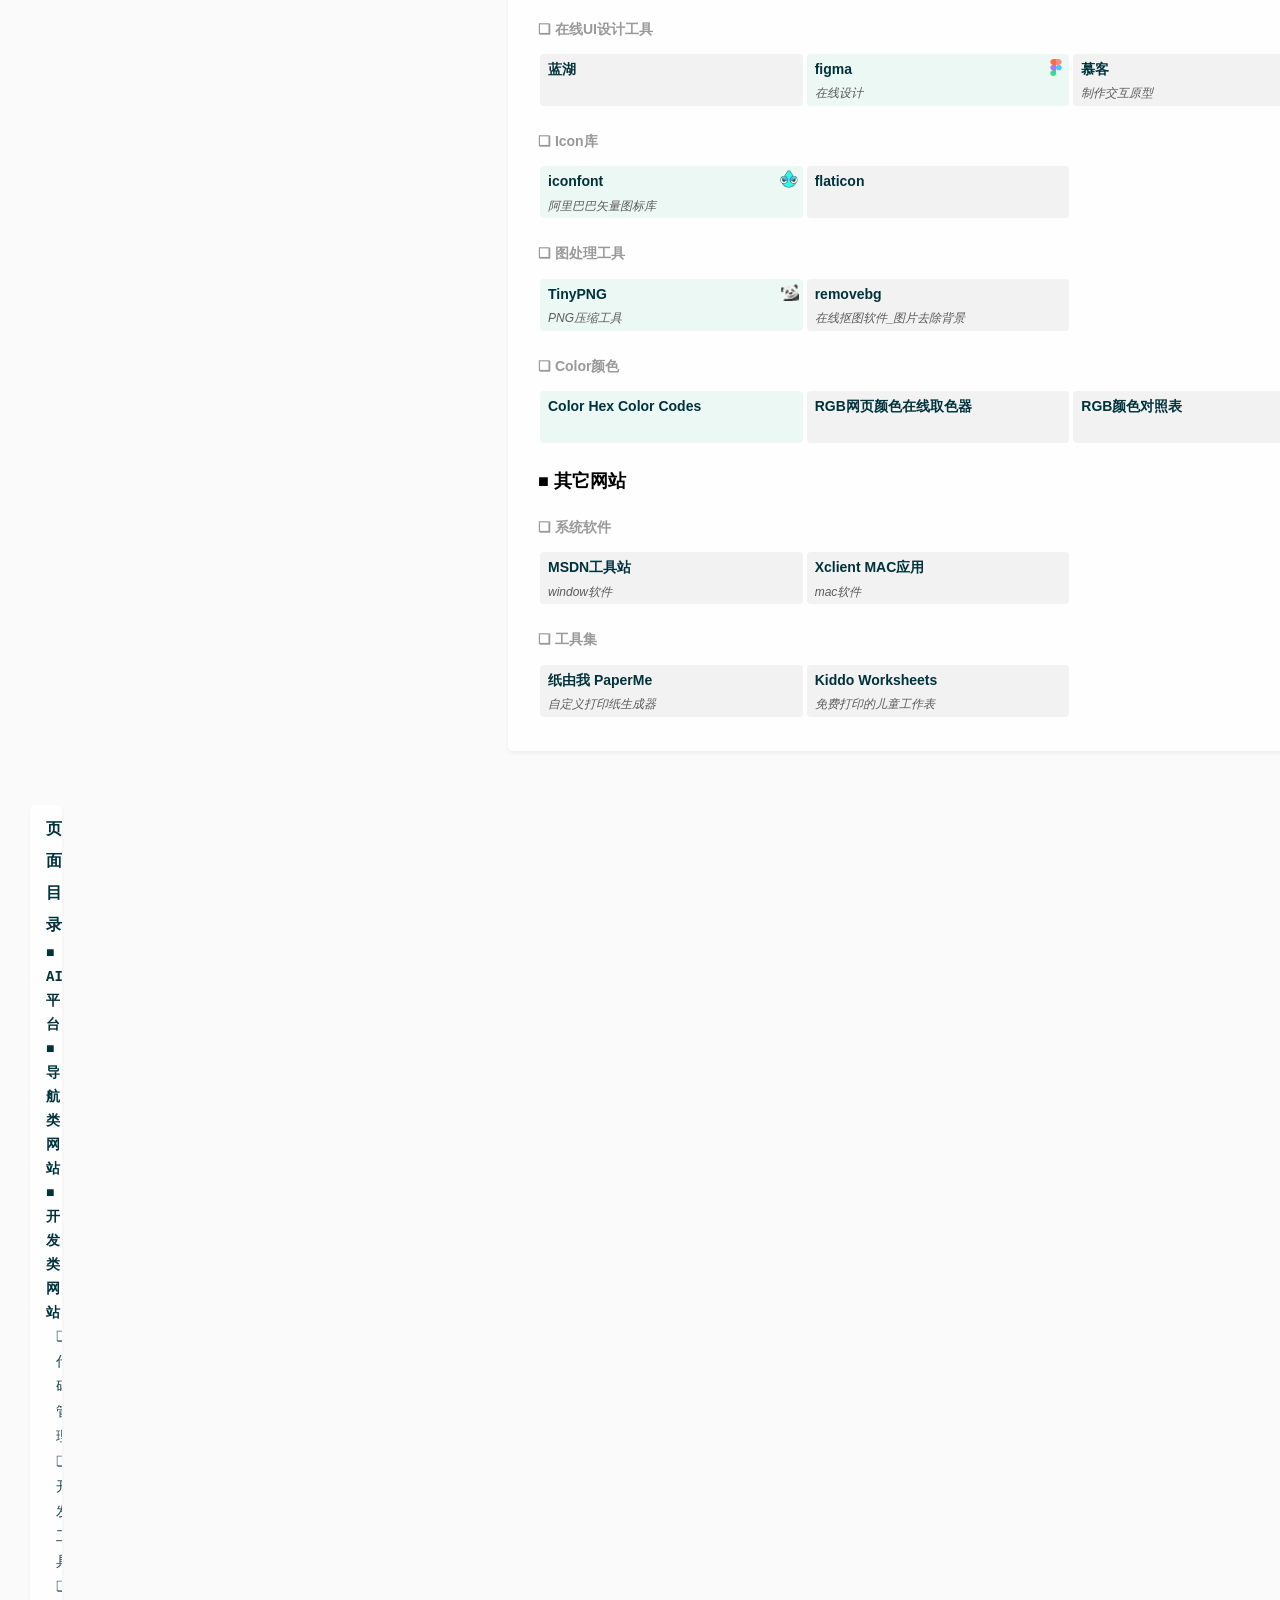
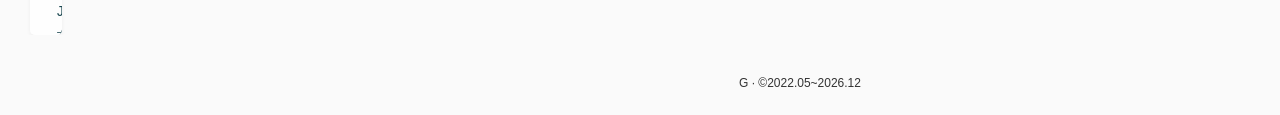
==== commit 02ac1b42: "add 倒计时器" ====
--- a/index.html
+++ b/index.html
@@ -23,7 +23,7 @@
           <div class="retiretime"></div>
           <div class="timebox">
             <span class="day" onclick="handleRiliView()"></span>
-            <span class="hhmm"></span>
+            <span class="hhmm" onclick="handleDtimerView()"></span>
             <span class="ss"></span>
           </div>
         </div>
--- a/src/css/markdown.css
+++ b/src/css/markdown.css
@@ -1 +1 @@
-:root{--vt-font-family-mono:Menlo, Monaco, Consolas, "Courier New", monospace}.markdown-body{font-size:14px;line-height:1.6;padding:30px;color:#333}.markdown-body *:first-child{margin-top:0 !important}.markdown-body *:last-child{margin-bottom:0 !important}.markdown-body a{color:#337ecc;text-decoration:none;font-weight:bold;cursor:pointer}.markdown-body a.absent{color:#cc0000}.markdown-body a.anchor{display:block;padding-left:25px;margin-left:-18px;cursor:pointer;position:absolute;top:0;left:0;bottom:0}.markdown-body strong{font-weight:800}.markdown-body blockquote{margin:0 0 20px;padding:8px 16px;background-color:#f6f6f6;border-left:6px solid #e6e6e6;font-style:normal;font-weight:400;word-break:break-word;border-radius:4px}.markdown-body blockquote>:first-child{margin-top:0}.markdown-body blockquote>:last-child{margin-bottom:0}.markdown-body blockquote h1,.markdown-body blockquote h2,.markdown-body blockquote h3{font-size:16px}.markdown-body blockquote.tip{border-left-color:#42b883;background-color:#42b88310}.markdown-body blockquote.tip .headtitle{color:#42b883;border-bottom-color:#42b88380}.markdown-body blockquote.warn{border-left-color:#f56c6c;background-color:#f56c6c10}.markdown-body blockquote.warn .headtitle{color:#f56c6c;border-bottom-color:#f56c6c80}.markdown-body blockquote.notice{border-left-color:#fa9a42;background-color:#f56c6c10}.markdown-body blockquote.notice .headtitle{color:#fa9a42;border-bottom-color:#fa9a4280}.markdown-body img{max-width:100%}.markdown-body code{margin:0 2px;padding:0 5px;white-space:nowrap}.markdown-body :not(pre) code{font-size:14px;color:#c7254e;border:1px solid #eaeaea;background-color:#f2f2f2;font-family:var(--vt-font-family-mono)}.markdown-body h1{font-size:22px;color:black}.markdown-body h1:first-child{margin-top:0;padding-top:0}.markdown-body h1:first-child+h2{margin-top:0;padding-top:0}.markdown-body h2{font-size:20px;border-bottom:1px solid #cccccc;color:black}.markdown-body h2:first-child{margin-top:0;padding-top:0}.markdown-body h3{font-size:18px}.markdown-body h4{font-size:16px}.markdown-body h5{font-size:14px}.markdown-body h6{color:#777777;font-size:14px}.markdown-body hr{background:transparent url(assets/md-hr.png) repeat-x 0 0;border:0 none;color:#cccccc;height:4px;padding:0}.markdown-body tt{margin:0 2px;padding:0 5px;white-space:nowrap;border:1px solid #eaeaea;background-color:#f8f8f8;font-family:var(--vt-font-family-mono)}.markdown-body dl{padding:0}.markdown-body dl dt{font-size:14px;font-weight:bold;font-style:italic;padding:0;margin:15px 0 5px}.markdown-body dl dt:first-child{padding:0}.markdown-body dl dt>:first-child{margin-top:0}.markdown-body dl dt>:last-child{margin-bottom:0}.markdown-body dl dd{margin:0 0 15px;padding:0 15px}.markdown-body dl dd>:first-child{margin-top:0}.markdown-body dl dd>:last-child{margin-bottom:0}.markdown-body table{padding:0;width:auto;border-spacing:0;border-collapse:collapse}.markdown-body table tr{border-top:1px solid #dddddd;margin:0;padding:0}.markdown-body table tr th{font-weight:bold;border:1px solid #dddddd;text-align:left;margin:0;padding:6px 13px}.markdown-body table tr td{border:1px solid #dddddd;text-align:left;margin:0;padding:6px 13px}.markdown-body table thead tr{color:#fff;background-color:#666}.markdown-body table tbody tr{background-color:white}.markdown-body table tbody tr:nth-child(even){background-color:#f8f8f8}.markdown-body table code{white-space:normal}.markdown-body pre{font-size:13px;line-height:19px;overflow:auto;padding:.2em;background-color:#00000020;position:relative}.markdown-body pre::-webkit-scrollbar{width:6px;height:6px;-webkit-appearance:none;appearance:none}.markdown-body pre::-webkit-scrollbar-thumb{cursor:pointer;border-radius:4px;background:rgba(153,153,153,0.75)}.markdown-body pre::-webkit-scrollbar-track{border-radius:4px;background:rgba(0,0,0,0.1)}.markdown-body pre .title-bar{height:36px;line-height:36px;font-size:14px;font-weight:600;font-family:var(--vt-font-family-mono);color:#333;padding-left:12px;background-color:#f5f7fa50}.markdown-body pre .code-lang{position:absolute;right:8px;top:2px;color:#fff;font-weight:600}.markdown-body pre .code-lang.t44{top:38px}.markdown-body pre code{display:block;margin:0;padding:0;white-space:pre;border:none;font-family:var(--vt-font-family-mono);padding:1em}.markdown-body pre code.hljs::-webkit-scrollbar{height:8px;background-color:rgba(255,255,255,0.05)}.markdown-body pre code.hljs::-webkit-scrollbar-track{background-color:rgba(255,255,255,0.05)}.markdown-body pre code.hljs::-webkit-scrollbar-thumb{height:8px;background-color:rgba(255,255,255,0.3);border-radius:4px}.markdown-body pre code.language-log{white-space:pre-wrap}.markdown-body h1,.markdown-body h2,.markdown-body h3,.markdown-body h4,.markdown-body h5,.markdown-body h6{margin:20px 0 10px;padding:0;font-weight:bold;-webkit-font-smoothing:antialiased;cursor:text;position:relative}.markdown-body h2:first-child,.markdown-body h1:first-child,.markdown-body h1:first-child+h2,.markdown-body h3:first-child,.markdown-body h4:first-child,.markdown-body h5:first-child,.markdown-body h6:first-child{margin-top:0;padding-top:0}.markdown-body h1:hover a.anchor,.markdown-body h2:hover a.anchor,.markdown-body h3:hover a.anchor,.markdown-body h4:hover a.anchor,.markdown-body h5:hover a.anchor,.markdown-body h6:hover a.anchor{background:url(assets/pin-20.png) no-repeat left center;text-decoration:none}.markdown-body h1 tt,.markdown-body h1 code{font-size:inherit}.markdown-body h2 tt,.markdown-body h2 code{font-size:inherit}.markdown-body h3 tt,.markdown-body h3 code{font-size:inherit}.markdown-body h4 tt,.markdown-body h4 code{font-size:inherit}.markdown-body h5 tt,.markdown-body h5 code{font-size:inherit}.markdown-body h6 tt,.markdown-body h6 code{font-size:inherit}.markdown-body p,.markdown-body blockquote,.markdown-body ul,.markdown-body ol,.markdown-body dl,.markdown-body li,.markdown-body table,.markdown-body pre{margin:15px 0}.markdown-body h3:first-child,.markdown-body h4:first-child,.markdown-body h5:first-child,.markdown-body h6:first-child{margin-top:0;padding-top:0}.markdown-body a:first-child h1,.markdown-body a:first-child h2,.markdown-body a:first-child h3,.markdown-body a:first-child h4,.markdown-body a:first-child h5,.markdown-body a:first-child h6{margin-top:0;padding-top:0}.markdown-body h1 p,.markdown-body h2 p,.markdown-body h3 p,.markdown-body h4 p,.markdown-body h5 p,.markdown-body h6 p{margin-top:0}.markdown-body li p.first{display:inline-block}.markdown-body ul :first-child,.markdown-body ol :first-child{margin-top:0}.markdown-body ul :last-child,.markdown-body ol :last-child{margin-bottom:0}.markdown-body table tr th :first-child,.markdown-body table tr td :first-child{margin-top:0}.markdown-body table tr th :last-child,.markdown-body table tr td :last-child{margin-bottom:0}.markdown-body span.frame{display:block;overflow:hidden}.markdown-body span.frame>span{border:1px solid #dddddd;display:block;float:left;overflow:hidden;margin:13px 0 0;padding:7px;width:auto}.markdown-body span.frame span img{display:block;float:left}.markdown-body span.frame span span{clear:both;color:#333333;display:block;padding:5px 0 0}.markdown-body span.align-center{display:block;overflow:hidden;clear:both}.markdown-body span.align-center>span{display:block;overflow:hidden;margin:13px auto 0;text-align:center}.markdown-body span.align-center span img{margin:0 auto;text-align:center}.markdown-body span.align-right{display:block;overflow:hidden;clear:both}.markdown-body span.align-right>span{display:block;overflow:hidden;margin:13px 0 0;text-align:right}.markdown-body span.align-right span img{margin:0;text-align:right}.markdown-body span.float-left{display:block;margin-right:13px;overflow:hidden;float:left}.markdown-body span.float-left span{margin:13px 0 0}.markdown-body span.float-right{display:block;margin-left:13px;overflow:hidden;float:right}.markdown-body span.float-right>span{display:block;overflow:hidden;margin:13px auto 0;text-align:right}.markdown-body .highlight pre{background-color:#f8f8f8;border:1px solid #cccccc;font-size:13px;line-height:19px;overflow:auto;padding:6px 10px}.markdown-body pre code,.markdown-body pre tt{border:none;font-family:var(--vt-font-family-mono)}span.warn{display:block;padding:4px 8px 4px 30px;color:#e86e30;background:#fef6d5 url(assets/warn.png) no-repeat 8px center}span.error{display:block;padding:4px 8px 4px 30px;color:#ff0000;background:#fcebeb url(assets/error.png) no-repeat 8px center}+:root{--vt-font-family-mono:Menlo, Monaco, Consolas, "Courier New", monospace}.markdown-body{font-size:14px;line-height:1.6;padding:30px;color:#333}.markdown-body *:first-child{margin-top:0 !important}.markdown-body *:last-child{margin-bottom:0 !important}.markdown-body a{color:#337ecc;text-decoration:none;font-weight:bold;cursor:pointer}.markdown-body a.absent{color:#cc0000}.markdown-body a.anchor{display:block;padding-left:25px;margin-left:-18px;cursor:pointer;position:absolute;top:0;left:0;bottom:0}.markdown-body a:first-child h1,.markdown-body a:first-child h2,.markdown-body a:first-child h3,.markdown-body a:first-child h4,.markdown-body a:first-child h5,.markdown-body a:first-child h6{margin-top:0;padding-top:0}.markdown-body strong{font-weight:800}.markdown-body blockquote{margin:0 0 20px;padding:8px 16px;background-color:#f6f6f6;border-left:6px solid #e6e6e6;font-style:normal;font-weight:400;word-break:break-word;border-radius:4px}.markdown-body blockquote>:first-child{margin-top:0}.markdown-body blockquote>:last-child{margin-bottom:0}.markdown-body blockquote h1,.markdown-body blockquote h2,.markdown-body blockquote h3{font-size:16px}.markdown-body blockquote.tip{border-left-color:#42b883;background-color:#42b88310}.markdown-body blockquote.tip .headtitle{color:#42b883;border-bottom-color:#42b88380}.markdown-body blockquote.warn{border-left-color:#f56c6c;background-color:#f56c6c10}.markdown-body blockquote.warn .headtitle{color:#f56c6c;border-bottom-color:#f56c6c80}.markdown-body blockquote.notice{border-left-color:#fa9a42;background-color:#f56c6c10}.markdown-body blockquote.notice .headtitle{color:#fa9a42;border-bottom-color:#fa9a4280}.markdown-body img{max-width:100%}.markdown-body code{margin:0 2px;padding:0 5px}.markdown-body :not(pre) code{font-size:14px;color:#c7254e;border:1px solid #eaeaea;background-color:#f2f2f2;font-family:var(--vt-font-family-mono)}.markdown-body h1{font-size:22px;color:black}.markdown-body h1:first-child{margin-top:0;padding-top:0}.markdown-body h1:first-child+h2{margin-top:0;padding-top:0}.markdown-body h2{font-size:20px;border-bottom:1px solid #cccccc;color:black}.markdown-body h2:first-child{margin-top:0;padding-top:0}.markdown-body h3{font-size:18px}.markdown-body h4{font-size:16px}.markdown-body h5{font-size:14px}.markdown-body h6{color:#777777;font-size:14px}.markdown-body hr{background:transparent url(../img/icon/md-hr.png) repeat-x 0 0;border:0 none;color:#cccccc;height:4px;padding:0}.markdown-body tt{margin:0 2px;padding:0 5px;white-space:nowrap;border:1px solid #eaeaea;background-color:#f8f8f8;font-family:var(--vt-font-family-mono)}.markdown-body dl{padding:0}.markdown-body dl dt{font-size:14px;font-weight:bold;font-style:italic;padding:0;margin:15px 0 5px}.markdown-body dl dt:first-child{padding:0}.markdown-body dl dt>:first-child{margin-top:0}.markdown-body dl dt>:last-child{margin-bottom:0}.markdown-body dl dd{margin:0 0 15px;padding:0 15px}.markdown-body dl dd>:first-child{margin-top:0}.markdown-body dl dd>:last-child{margin-bottom:0}.markdown-body table{padding:0;width:auto;border-spacing:0;border-collapse:collapse}.markdown-body table tr{border-top:1px solid #dddddd;margin:0;padding:0}.markdown-body table tr th{font-weight:bold;border:1px solid #dddddd;text-align:left;margin:0;padding:6px 13px}.markdown-body table tr th :first-child{margin-top:0}.markdown-body table tr th :last-child{margin-bottom:0}.markdown-body table tr td{border:1px solid #dddddd;text-align:left;margin:0;padding:6px 13px}.markdown-body table tr td :first-child{margin-top:0}.markdown-body table tr td :last-child{margin-bottom:0}.markdown-body table thead tr{color:#fff;background-color:#666}.markdown-body table tbody tr{background-color:white}.markdown-body table tbody tr:nth-child(even){background-color:#f8f8f8}.markdown-body table code{white-space:normal}.markdown-body pre{font-size:13px;line-height:19px;overflow:auto;padding:.2em;background-color:#00000020;position:relative}.markdown-body pre::-webkit-scrollbar{width:6px;height:6px;-webkit-appearance:none;appearance:none}.markdown-body pre::-webkit-scrollbar-thumb{cursor:pointer;border-radius:4px;background:rgba(153,153,153,0.75)}.markdown-body pre::-webkit-scrollbar-track{border-radius:4px;background:rgba(0,0,0,0.1)}.markdown-body pre .title-bar{height:36px;line-height:36px;font-size:14px;font-weight:600;font-family:var(--vt-font-family-mono);color:#333;padding-left:12px;background-color:#f5f7fa50}.markdown-body pre .code-lang{position:absolute;right:8px;top:2px;color:#fff;font-weight:600}.markdown-body pre .code-lang.t44{top:38px}.markdown-body pre code{display:block;margin:0;padding:0;white-space:pre;border:none;font-family:var(--vt-font-family-mono);padding:1em}.markdown-body pre code.hljs::-webkit-scrollbar{height:8px;background-color:rgba(255,255,255,0.05)}.markdown-body pre code.hljs::-webkit-scrollbar-track{background-color:rgba(255,255,255,0.05)}.markdown-body pre code.hljs::-webkit-scrollbar-thumb{height:8px;background-color:rgba(255,255,255,0.3);border-radius:4px}.markdown-body pre code.language-log{white-space:pre-wrap;word-wrap:break-word}.markdown-body pre tt{border:none;font-family:var(--vt-font-family-mono)}.markdown-body span.frame{display:block;overflow:hidden}.markdown-body span.frame>span{border:1px solid #dddddd;display:block;float:left;overflow:hidden;margin:13px 0 0;padding:7px;width:auto}.markdown-body span.frame>span img{display:block;float:left}.markdown-body span.frame>span span{clear:both;color:#333333;display:block;padding:5px 0 0}.markdown-body span.align-center{display:block;overflow:hidden;clear:both}.markdown-body span.align-center>span{display:block;overflow:hidden;margin:13px auto 0;text-align:center}.markdown-body span.align-center>span img{margin:0 auto;text-align:center}.markdown-body span.align-right{display:block;overflow:hidden;clear:both}.markdown-body span.align-right>span{display:block;overflow:hidden;margin:13px 0 0;text-align:right}.markdown-body span.align-right>span img{margin:0;text-align:right}.markdown-body span.float-left{display:block;margin-right:13px;overflow:hidden;float:left}.markdown-body span.float-left span{margin:13px 0 0}.markdown-body span.float-right{display:block;margin-left:13px;overflow:hidden;float:right}.markdown-body span.float-right>span{display:block;overflow:hidden;margin:13px auto 0;text-align:right}.markdown-body span.warn{display:block;padding:4px 8px 4px 30px;color:#e86e30;background:#fef6d5 url(../img/icon/warn.png) no-repeat 8px center}.markdown-body span.error{display:block;padding:4px 8px 4px 30px;color:#ff0000;background:#fcebeb url(../img/icon/error.png) no-repeat 8px center}.markdown-body h1,.markdown-body h2,.markdown-body h3,.markdown-body h4,.markdown-body h5,.markdown-body h6{margin:20px 0 10px;padding:0;font-weight:bold;-webkit-font-smoothing:antialiased;cursor:text;position:relative}.markdown-body h1:hover a.anchor,.markdown-body h2:hover a.anchor,.markdown-body h3:hover a.anchor,.markdown-body h4:hover a.anchor,.markdown-body h5:hover a.anchor,.markdown-body h6:hover a.anchor{background:url(../img/icon/pin-20.png) no-repeat left center;text-decoration:none}.markdown-body h1:first-child,.markdown-body h2:first-child,.markdown-body h3:first-child,.markdown-body h4:first-child,.markdown-body h5:first-child,.markdown-body h6:first-child{margin-top:0;padding-top:0}.markdown-body h1 p,.markdown-body h2 p,.markdown-body h3 p,.markdown-body h4 p,.markdown-body h5 p,.markdown-body h6 p{margin-top:0}.markdown-body h1 tt,.markdown-body h2 tt,.markdown-body h3 tt,.markdown-body h4 tt,.markdown-body h5 tt,.markdown-body h6 tt,.markdown-body h1 code,.markdown-body h2 code,.markdown-body h3 code,.markdown-body h4 code,.markdown-body h5 code,.markdown-body h6 code{font-size:inherit}.markdown-body h1:first-child+h2{margin-top:0;padding-top:0}.markdown-body p,.markdown-body blockquote,.markdown-body ul,.markdown-body ol,.markdown-body dl,.markdown-body li,.markdown-body table,.markdown-body pre{margin:15px 0}.markdown-body ul :first-child,.markdown-body ol :first-child{margin-top:0}.markdown-body ul :last-child,.markdown-body ol :last-child{margin-bottom:0}.markdown-body .highlight pre{background-color:#f8f8f8;border:1px solid #cccccc;font-size:13px;line-height:19px;overflow:auto;padding:6px 10px}.markdown-body ul li p.first{display:inline-block}
--- a/src/css/index.css
+++ b/src/css/index.css
@@ -1 +1 @@
-*{border:0;margin:0;padding:0;-webkit-box-sizing:content-box;-moz-box-sizing:content-box;box-sizing:content-box}ol,ul,li{margin:0;padding:0;list-style:none}html,body{--text-color:#00323c;--text-color-a-7:rgba(0,50,60,0.7);--text-color-a-8:rgba(0,50,60,0.8);--text-color-a-9:rgba(0,50,60,0.9);--text-color-hover:#42b883;--text-color-active:#42b883;--text-color-description:#5a5a5a;--text-color-black:#000;--text-color-black-8:rgba(0,0,0,0.8);--text-color-gray:#666;--text-color-gray-y1:#999;--bg-color-body:#fafafa;--bg-color-main:rgba(255,255,255,0.8);--bg-color-black:#000;--bg-color-black-15:rgba(0,0,0,0.15);--bg-color-black-7:rgba(0,0,0,0.7);--bg-color-style-1-1:rgba(66,184,131,0.1);--border-color:#ccc;--border-color-active:#42b883;--font-family-main:PingFang SC, Microsoft YaHei;--font-family-sub:"Courier New", Microsoft YaHei;height:100%;margin:0;font-family:Inter,Helvetica Neue,Helvetica,PingFang SC,Hiragino Sans GB,Microsoft YaHei,\5fae\8f6f\96c5\9ed1,Arial,sans-serif;background-color:var(--bg-color-body)}.home-container{width:100%;overflow:hidden}.home-container .box-container{width:100%;overflow:hidden}.home-container .box-container .head-box{z-index:2;width:100%;height:38px;position:fixed;top:0;left:0;right:0;background-image:radial-gradient(transparent 1px, #fff 1px);background-size:4px 4px;backdrop-filter:saturate(50%) blur(4px);-webkit-backdrop-filter:saturate(50%) blur(4px);box-shadow:0 2px 4px 0 rgba(0,0,0,0.08);display:flex;justify-content:space-between}.home-container .box-container .head-box .leftwrap .leftmenutab{display:none;width:24px;height:38px;margin-left:24px;background-image:url(../img/icon/icon_menu.png);background-repeat:no-repeat;background-position:center;background-size:contain;cursor:pointer}.home-container .box-container .head-box .rightwrap{display:flex;justify-content:flex-end;margin-right:24px}.home-container .box-container .head-box .rightwrap .timebox{display:flex}.home-container .box-container .head-box .rightwrap .timebox span{font-family:PingFang SC;font-weight:800;display:flex;align-items:center}.home-container .box-container .head-box .rightwrap .timebox span.day{line-height:14px;font-size:12px;cursor:pointer}.home-container .box-container .head-box .rightwrap .timebox span.hhmm{font-size:30px;margin-left:4px}.home-container .box-container .head-box .rightwrap .timebox span.ss{display:flex;align-items:flex-end;line-height:26px;font-size:13px;margin-left:2px}.home-container .box-container .head-box .rightwrap .retiretime{align-content:end;line-height:24px;font-size:10px;color:var(--text-color-gray);margin-right:12px}.home-container .box-container .head-box .progress-bar{position:absolute;left:0;bottom:0;width:0%;height:2px;background:linear-gradient(270deg, rgba(0,0,0,0) 0%, #42b883 8.33%, #07e1df 91.15%, rgba(0,0,0,0) 100%);transition:width .1s ease-out}.home-container .box-container .sidebar-box{z-index:1;position:fixed;left:0;top:38px;bottom:0;width:320px;height:calc(100% - 38px);background-color:var(--bg-color-main);border-radius:5px;box-shadow:0 2px 4px 0 rgba(0,0,0,0.05);overflow-x:hidden;overflow-y:auto}.home-container .box-container .sidebar-box:hover::-webkit-scrollbar{display:block}.home-container .box-container .sidebar-box::-webkit-scrollbar{display:none;width:8px;background-color:rgba(220,220,220,0.1);border-radius:2px}.home-container .box-container .sidebar-box::-webkit-scrollbar-track{background-color:rgba(220,220,220,0.1)}.home-container .box-container .sidebar-box::-webkit-scrollbar-thumb{width:8px;background-color:rgba(200,200,200,0.3);border-radius:2px}.home-container .box-container .sidebar-box .mdlists>li{margin-top:12px}.home-container .box-container .sidebar-box .mdlists>li .sidebar-group{padding-left:16px;cursor:pointer}.home-container .box-container .sidebar-box .mdlists>li .sidebar-group span{line-height:36px;font-size:16px;font-weight:bold;color:var(--text-color);font-family:var(--font-family-main)}.home-container .box-container .sidebar-box .mdlists>li .sidebar-group span:hover{color:var(--text-color-hover)}.home-container .box-container .sidebar-box .mdlists>li .sidebar-group span.arrow{position:relative;top:-0.12em;left:.5em;display:inline-block;width:0;height:0}.home-container .box-container .sidebar-box .mdlists>li .sidebar-group span.arrow.right{border-top:4px solid transparent;border-bottom:4px solid transparent;border-left:6px solid var(--border-color)}.home-container .box-container .sidebar-box .mdlists>li .sidebar-group span.arrow.down{border-left:4px solid transparent;border-right:4px solid transparent;border-top:6px solid var(--border-color-active)}.home-container .box-container .sidebar-box .mdlists>li .sidebar-group span>i{color:var(--text-color-a-8);font-size:12px;font-style:normal;margin-left:6px}.home-container .box-container .sidebar-box .mdlists>li>ul{display:none}.home-container .box-container .sidebar-box .mdlists>li>ul>li{color:var(--text-color);font-size:14px;padding:6px 16px 6px 34px;cursor:pointer;font-family:var(--font-family-sub)}.home-container .box-container .sidebar-box .mdlists>li>ul>li.sidebar-item:hover{color:var(--text-color-hover)}.home-container .box-container .sidebar-box .mdlists>li>ul>li.sidebar-item.actived{font-weight:600;color:var(--text-color-active);border-left:4px solid var(--border-color-active);padding-left:30px;background-color:var(--bg-color-style-1-1)}.home-container .box-container .sidebar-box .mdlists>li>ul>li.sidebar-submenu{color:var(--text-color);font-weight:bold;padding-left:25px;background:linear-gradient(90deg, rgba(0,0,0,0) 0%, #aaaaaa60 10%, #aaaaaa10 60%, rgba(0,0,0,0) 100%)}.home-container .box-container .sidebar-box .mdlists>li>ul>li.sidebar-submenu>i{color:var(--text-color-a-8);font-size:12px;font-style:normal;margin-left:6px}.home-container .box-container .sidebar-box .mdlists>li.open>ul{display:block}.home-container .box-container .main-box{float:left;width:860px;min-width:0;margin-left:508px;margin-top:38px;background-color:var(--bg-color-main);border-radius:5px;box-shadow:0 2px 4px 0 rgba(0,0,0,0.05)}.home-container .box-container .rightmenuwrap{float:left;margin-top:54px;margin-left:30px;background-color:var(--bg-color-main);border-radius:5px;box-shadow:0 2px 4px 0 rgba(0,0,0,0.05);padding:8px 16px 16px;box-sizing:border-box;max-width:calc(100vw - 508px - 860px - 60px - 16px);max-height:calc(100vh - 38px - 32px);overflow-x:hidden;overflow-y:auto}.home-container .box-container .rightmenuwrap:hover::-webkit-scrollbar{display:block}.home-container .box-container .rightmenuwrap::-webkit-scrollbar{display:none;width:8px;background-color:rgba(220,220,220,0.1);border-radius:2px}.home-container .box-container .rightmenuwrap::-webkit-scrollbar-track{background-color:rgba(220,220,220,0.1)}.home-container .box-container .rightmenuwrap::-webkit-scrollbar-thumb{width:8px;background-color:rgba(200,200,200,0.3);border-radius:2px}.home-container .box-container .rightmenuwrap.fixed{position:fixed;top:0}.home-container .box-container .rightmenuwrap .title{color:var(--text-color);font-weight:bold;line-height:32px}.home-container .box-container .rightmenuwrap ul li{line-height:24px;font-size:14px;color:var(--text-color);text-decoration:none;font-family:var(--font-family-sub)}.home-container .box-container .rightmenuwrap ul li.rightmenu1 span{font-weight:800}.home-container .box-container .rightmenuwrap ul li.rightmenu2{padding-left:10px}.home-container .box-container .rightmenuwrap ul li.rightmenu2>span{color:var(--text-color-a-9);font-size:13.8px}.home-container .box-container .rightmenuwrap ul li.rightmenu3{padding-left:20px}.home-container .box-container .rightmenuwrap ul li.rightmenu3>span{color:var(--text-color-a-8);font-size:13.6px}.home-container .box-container .rightmenuwrap ul li.rightmenu4{padding-left:30px}.home-container .box-container .rightmenuwrap ul li.rightmenu4>span{color:var(--text-color-a-7);font-size:13.4px}.home-container .box-container .rightmenuwrap ul li>span{cursor:pointer}.home-container .box-container .rightmenuwrap ul li>span:hover{color:var(--text-color-hover);border-bottom:1px solid var(--border-color-active)}.footer-wrap{width:100%;line-height:32px;text-align:center;color:var(--text-color-black-8);font-size:12px;box-sizing:border-box;padding:32px 0 16px 320px;background:var(--bg-color-body)}.back-top-btn{display:none;position:fixed;right:90px;bottom:50px;width:48px;height:48px;background-image:url(../img/backtop.svg);cursor:pointer;opacity:.5;transition:.5s;transition-delay:.2s;border-radius:50%}.back-top-btn:hover{opacity:.9;bottom:58px;background-color:var(--bg-color-black-15)}.back-top-btn.toping{opacity:.9;bottom:200px}#outerdiv{z-index:2;position:fixed;top:0;left:0;background-color:var(--bg-color-black-7);width:100%;height:100%;display:none}#outerdiv>div{width:100%;height:100%;overflow:hidden;display:flex;justify-content:center;align-items:center}#outerdiv>div>img{border:5px solid #fff}.webpagewrap{padding:-16px}.webpagewrap h1{font-size:18px;color:var(--text-color-black)}.webpagewrap h2{font-size:14px;color:var(--text-color-gray-y1);border:none;position:relative}.webpagewrap h2::before{position:absolute;left:0;right:0;bottom:0;content:"";border-bottom:1px dashed var(var(--text-color-gray-y1))}.webpagewrap .weblistwrap{width:100%;overflow:hidden;margin-top:8px}.webpagewrap .weblistwrap li{float:left;width:calc(100% / 3 - 4px);height:52px;margin:4px 2px !important;box-sizing:border-box;position:relative}.webpagewrap .weblistwrap li.tag a{background:linear-gradient(25deg, #42b88360 0%, #42b88320 10%, rgba(0,0,0,0) 30%),linear-gradient(15deg, #fff 30%, #42b88320 60%, #42b88360 100%)}.webpagewrap .weblistwrap li a{display:block;width:100%;height:100%;padding:4px 8px;border-radius:4px;box-sizing:border-box;position:relative;background:linear-gradient(25deg, #cccccc80 0%, #cccccc50 10%, rgba(0,0,0,0) 30%),linear-gradient(15deg, #fff 30%, #cccccc50 60%, #cccccc90 100%)}.webpagewrap .weblistwrap li a:hover{background:linear-gradient(25deg, #42b88390 0%, #42b88350 10%, rgba(0,0,0,0) 30%),linear-gradient(15deg, #fff 30%, #42b88350 60%, #42b88390 100%)}.webpagewrap .weblistwrap li a:hover>span{color:var(--text-color-hover)}.webpagewrap .weblistwrap li a>span{color:var(--text-color)}.webpagewrap .weblistwrap li a>span.icon{width:100%;height:100%;display:block;position:absolute;right:0;top:0;z-index:1;background-repeat:no-repeat;background-position:right 4px top 4px;background-size:auto 18px;opacity:.8}.webpagewrap .weblistwrap li a>i{margin-top:2px;display:block;color:var(--text-color-description);font-size:12px;font-weight:normal}.webpagewrap .weblistwrap li .icon_element{background-image:url(../img/webicon/element-plus-logo.svg)}.webpagewrap .weblistwrap li .icon_huatools{background-image:url(../img/webicon/huatools.png)}.webpagewrap .weblistwrap li .icon_gitee{background-image:url(../img/webicon/gitee.svg)}.webpagewrap .weblistwrap li .icon_figma{background-image:url(../img/webicon/figma.png)}.webpagewrap .weblistwrap li .icon_deepseek{background-image:url(../img/webicon/deepseek-logo.png)}.webpagewrap .weblistwrap li .icon_echart{background-image:url(../img/webicon/echart-logo.png)}.webpagewrap .weblistwrap li .icon_highcharts{background-image:url(../img/webicon/highcharts-logo.png)}.webpagewrap .weblistwrap li .icon_iconfont{background-image:url(../img/webicon/iconfont-logo.svg)}.webpagewrap .weblistwrap li .icon_mapbox{background-image:url(../img/webicon/mapbox-logo.svg)}.webpagewrap .weblistwrap li .icon_ngzorro{background-image:url(../img/webicon/ng-zorro-logo.svg)}.webpagewrap .weblistwrap li .icon_layui{background-image:url(../img/webicon/Layui-logo.png)}.webpagewrap .weblistwrap li .icon_naiveui{background-image:url(../img/webicon/naiveui-logo.svg)}.webpagewrap .weblistwrap li .icon_github{background-image:url(../img/webicon/github-logo.png)}.webpagewrap .weblistwrap li .icon_vuejs{background-image:url(../img/webicon/vuejs-logo.svg)}.webpagewrap .weblistwrap li .icon_plotly{background-image:url(../img/webicon/plotly-logo.png)}.webpagewrap .weblistwrap li .icon_Qunee{background-image:url(../img/webicon/Qunee-logo.png);background-size:auto !important}.webpagewrap .weblistwrap li .icon_doubao{background-image:url(../img/webicon/doubao-logo.png)}.webpagewrap .weblistwrap li .icon_qianwen{background-image:url(../img/webicon/qianwen-logo.png)}.webpagewrap .weblistwrap li .icon_map_qq{background-image:url(../img/webicon/mapqq-logo.png)}.webpagewrap .weblistwrap li .icon_map_baidu{background-image:url(../img/webicon/mapbaidu-logo.png)}.mobileView .home-container .box-container .head-box .leftwrap .leftmenutab{display:block}.mobileView .home-container .sidebar-box{display:none;z-index:10;top:.38rem;width:80%;height:calc(100% - .38rem);background-color:var(--bg-color-body);font-size:14px}.mobileView .home-container .main-box{width:100%;margin-left:0;margin-top:.38rem;border-radius:0}.mobileView .home-container .rightmenuwrap{display:none}.mobileView .footer-wrap{line-height:.32rem;padding:.32rem 0 .16rem 0}.mobileView .back-top-btn{right:.3rem;bottom:.5rem;width:.48rem;height:.48rem;background-size:contain}.mobileView .back-top-btn.toping{bottom:2rem}.mobileView .webpagewrap .weblistwrap li{width:100%}+*{border:0;margin:0;padding:0;-webkit-box-sizing:content-box;-moz-box-sizing:content-box;box-sizing:content-box}ol,ul,li{margin:0;padding:0;list-style:none}html,body{height:100%;margin:0;font-family:Inter,Helvetica Neue,Helvetica,PingFang SC,Hiragino Sans GB,Microsoft YaHei,\5fae\8f6f\96c5\9ed1,Arial,sans-serif;background-color:var(--bg-color-body)}:root{--text-color:#00323c;--text-color-a-7:rgba(0,50,60,0.7);--text-color-a-8:rgba(0,50,60,0.8);--text-color-a-9:rgba(0,50,60,0.9);--text-color-hover:#42b883;--text-color-active:#42b883;--text-color-description:#5a5a5a;--text-color-black:#000;--text-color-black-8:rgba(0,0,0,0.8);--text-color-gray:#666;--text-color-gray-y1:#999;--bg-color-body:#fafafa;--bg-color-main:rgba(255,255,255,0.8);--bg-color-black:#000;--bg-color-black-15:rgba(0,0,0,0.15);--bg-color-black-7:rgba(0,0,0,0.7);--bg-color-style-1-1:rgba(66,184,131,0.1);--border-color:#ccc;--border-color-active:#42b883;--font-family-main:PingFang SC, Microsoft YaHei;--font-family-sub:"Courier New", Microsoft YaHei}.home-container{width:100%;overflow:hidden}.home-container .box-container{width:100%;overflow:hidden}.home-container .box-container .head-box{z-index:2;width:100%;height:38px;position:fixed;top:0;left:0;right:0;background-image:radial-gradient(transparent 1px, #fff 1px);background-size:4px 4px;backdrop-filter:saturate(50%) blur(4px);-webkit-backdrop-filter:saturate(50%) blur(4px);box-shadow:0 2px 4px 0 rgba(0,0,0,0.08);display:flex;justify-content:space-between}.home-container .box-container .head-box .leftwrap{overflow:hidden}.home-container .box-container .head-box .leftwrap .leftmenutab{float:left;display:none;width:24px;height:38px;margin-left:24px;background-image:url(../img/icon/icon_menu.png);background-repeat:no-repeat;background-position:center;background-size:contain;cursor:pointer}.home-container .box-container .head-box .rightwrap{display:flex;justify-content:flex-end;margin-right:24px}.home-container .box-container .head-box .rightwrap .timebox{display:flex}.home-container .box-container .head-box .rightwrap .timebox span{font-family:PingFang SC;font-weight:800;display:flex;align-items:center}.home-container .box-container .head-box .rightwrap .timebox span.day{line-height:14px;font-size:12px;cursor:pointer}.home-container .box-container .head-box .rightwrap .timebox span.hhmm{font-size:30px;margin-left:4px;cursor:pointer}.home-container .box-container .head-box .rightwrap .timebox span.ss{display:flex;width:20px;align-items:flex-end;line-height:26px;font-size:13px;margin-left:2px}.home-container .box-container .head-box .rightwrap .retiretime{align-content:end;line-height:24px;font-size:10px;color:var(--text-color-gray);margin-right:12px}.home-container .box-container .head-box .progress-bar{position:absolute;left:0;bottom:0;width:0%;height:2px;background:linear-gradient(270deg, rgba(0,0,0,0) 0%, #42b883 8.33%, #07e1df 91.15%, rgba(0,0,0,0) 100%);transition:width .1s ease-out}.home-container .box-container .sidebar-box{z-index:1;position:fixed;left:0;top:38px;bottom:0;width:320px;height:calc(100% - 38px);background-color:var(--bg-color-main);border-radius:5px;box-shadow:0 2px 4px 0 rgba(0,0,0,0.05);overflow-x:hidden;overflow-y:auto}.home-container .box-container .sidebar-box:hover::-webkit-scrollbar{display:block}.home-container .box-container .sidebar-box::-webkit-scrollbar{display:none;width:8px;background-color:rgba(220,220,220,0.1);border-radius:2px}.home-container .box-container .sidebar-box::-webkit-scrollbar-track{background-color:rgba(220,220,220,0.1)}.home-container .box-container .sidebar-box::-webkit-scrollbar-thumb{width:8px;background-color:rgba(200,200,200,0.3);border-radius:2px}.home-container .box-container .sidebar-box .mdlists>li{margin-top:12px}.home-container .box-container .sidebar-box .mdlists>li .sidebar-group{padding-left:16px;cursor:pointer}.home-container .box-container .sidebar-box .mdlists>li .sidebar-group span{line-height:36px;font-size:16px;font-weight:bold;color:var(--text-color);font-family:var(--font-family-main)}.home-container .box-container .sidebar-box .mdlists>li .sidebar-group span:hover{color:var(--text-color-hover)}.home-container .box-container .sidebar-box .mdlists>li .sidebar-group span.arrow{position:relative;top:-0.12em;left:.5em;display:inline-block;width:0;height:0}.home-container .box-container .sidebar-box .mdlists>li .sidebar-group span.arrow.right{border-top:4px solid transparent;border-bottom:4px solid transparent;border-left:6px solid var(--border-color)}.home-container .box-container .sidebar-box .mdlists>li .sidebar-group span.arrow.down{border-left:4px solid transparent;border-right:4px solid transparent;border-top:6px solid var(--border-color-active)}.home-container .box-container .sidebar-box .mdlists>li .sidebar-group span>i{color:var(--text-color-a-8);font-size:12px;font-style:normal;margin-left:6px}.home-container .box-container .sidebar-box .mdlists>li>ul{display:none}.home-container .box-container .sidebar-box .mdlists>li>ul>li{color:var(--text-color);font-size:14px;padding:6px 16px 6px 34px;cursor:pointer;font-family:var(--font-family-sub)}.home-container .box-container .sidebar-box .mdlists>li>ul>li.sidebar-item:hover{color:var(--text-color-hover)}.home-container .box-container .sidebar-box .mdlists>li>ul>li.sidebar-item.actived{font-weight:600;color:var(--text-color-active);border-left:4px solid var(--border-color-active);padding-left:30px;background-color:var(--bg-color-style-1-1)}.home-container .box-container .sidebar-box .mdlists>li>ul>li.sidebar-submenu{color:var(--text-color);font-weight:bold;padding-left:25px;background:linear-gradient(90deg, rgba(0,0,0,0) 0%, #aaaaaa60 10%, #aaaaaa10 60%, rgba(0,0,0,0) 100%)}.home-container .box-container .sidebar-box .mdlists>li>ul>li.sidebar-submenu>i{color:var(--text-color-a-8);font-size:12px;font-style:normal;margin-left:6px}.home-container .box-container .sidebar-box .mdlists>li.open>ul{display:block}.home-container .box-container .main-box{float:left;width:860px;min-width:0;margin-left:508px;margin-top:38px;background-color:var(--bg-color-main);border-radius:5px;box-shadow:0 2px 4px 0 rgba(0,0,0,0.05)}.home-container .box-container .rightmenuwrap{float:left;margin-top:54px;margin-left:30px;background-color:var(--bg-color-main);border-radius:5px;box-shadow:0 2px 4px 0 rgba(0,0,0,0.05);padding:8px 16px 16px;box-sizing:border-box;max-width:calc(100vw - 508px - 860px - 60px - 16px);max-height:calc(100vh - 38px - 32px);overflow-x:hidden;overflow-y:auto}.home-container .box-container .rightmenuwrap:hover::-webkit-scrollbar{display:block}.home-container .box-container .rightmenuwrap::-webkit-scrollbar{display:none;width:8px;background-color:rgba(220,220,220,0.1);border-radius:2px}.home-container .box-container .rightmenuwrap::-webkit-scrollbar-track{background-color:rgba(220,220,220,0.1)}.home-container .box-container .rightmenuwrap::-webkit-scrollbar-thumb{width:8px;background-color:rgba(200,200,200,0.3);border-radius:2px}.home-container .box-container .rightmenuwrap.fixed{position:fixed;top:0}.home-container .box-container .rightmenuwrap .title{color:var(--text-color);font-weight:bold;line-height:32px}.home-container .box-container .rightmenuwrap ul li{line-height:24px;font-size:14px;color:var(--text-color);text-decoration:none;font-family:var(--font-family-sub)}.home-container .box-container .rightmenuwrap ul li.rightmenu1 span{font-weight:800}.home-container .box-container .rightmenuwrap ul li.rightmenu2{padding-left:10px}.home-container .box-container .rightmenuwrap ul li.rightmenu2>span{color:var(--text-color-a-9);font-size:13.8px}.home-container .box-container .rightmenuwrap ul li.rightmenu3{padding-left:20px}.home-container .box-container .rightmenuwrap ul li.rightmenu3>span{color:var(--text-color-a-8);font-size:13.6px}.home-container .box-container .rightmenuwrap ul li.rightmenu4{padding-left:30px}.home-container .box-container .rightmenuwrap ul li.rightmenu4>span{color:var(--text-color-a-7);font-size:13.4px}.home-container .box-container .rightmenuwrap ul li>span{cursor:pointer}.home-container .box-container .rightmenuwrap ul li>span:hover{color:var(--text-color-hover);border-bottom:1px solid var(--border-color-active)}.footer-wrap{width:100%;line-height:32px;text-align:center;color:var(--text-color-black-8);font-size:12px;box-sizing:border-box;padding:32px 0 16px 320px;background:var(--bg-color-body)}.back-top-btn{display:none;position:fixed;right:90px;bottom:50px;width:48px;height:48px;background-image:url(../img/backtop.svg);cursor:pointer;opacity:.5;transition:.5s;transition-delay:.2s;border-radius:50%}.back-top-btn:hover{opacity:.9;bottom:58px;background-color:var(--bg-color-black-15)}.back-top-btn.toping{opacity:.9;bottom:200px}#outerdiv{z-index:2;position:fixed;top:0;left:0;background-color:var(--bg-color-black-7);width:100%;height:100%;display:none}#outerdiv>div{width:100%;height:100%;overflow:hidden;display:flex;justify-content:center;align-items:center}#outerdiv>div>img{border:5px solid #fff}.webpagewrap{padding:-16px}.webpagewrap h1{font-size:18px;color:var(--text-color-black)}.webpagewrap h2{font-size:14px;color:var(--text-color-gray-y1);border:none;position:relative}.webpagewrap h2::before{position:absolute;left:0;right:0;bottom:0;content:"";border-bottom:1px dashed var(var(--text-color-gray-y1))}.webpagewrap .weblistwrap{width:100%;overflow:hidden;margin-top:8px}.webpagewrap .weblistwrap li{float:left;width:calc(100% / 3 - 4px);height:52px;margin:4px 2px !important;box-sizing:border-box;position:relative}.webpagewrap .weblistwrap li.tag a{background-color:#ECF8F3}.webpagewrap .weblistwrap li.tag a:hover{background-color:#D9F1E7}.webpagewrap .weblistwrap li a{display:block;width:100%;height:100%;padding:4px 8px;border-radius:4px;box-sizing:border-box;position:relative;background-color:#f2f2f2}.webpagewrap .weblistwrap li a:hover{background-color:#e5e5e5}.webpagewrap .weblistwrap li a:hover>span{color:var(--text-color-hover)}.webpagewrap .weblistwrap li a>span{color:var(--text-color)}.webpagewrap .weblistwrap li a>span.icon{width:100%;height:100%;display:block;position:absolute;right:0;top:0;z-index:1;background-repeat:no-repeat;background-position:right 4px top 4px;background-size:auto 18px;opacity:.8}.webpagewrap .weblistwrap li a>i{width:100%;height:22px;line-height:22px;margin-top:2px;display:block;color:var(--text-color-description);font-size:12px;font-weight:normal;overflow:hidden;white-space:nowrap;text-overflow:ellipsis}.webpagewrap .weblistwrap li .icon_element{background-image:url(../img/webicon/element-plus-logo.svg)}.webpagewrap .weblistwrap li .icon_huatools{background-image:url(../img/webicon/huatools.png)}.webpagewrap .weblistwrap li .icon_gitee{background-image:url(../img/webicon/gitee.svg)}.webpagewrap .weblistwrap li .icon_figma{background-image:url(../img/webicon/figma.png)}.webpagewrap .weblistwrap li .icon_deepseek{background-image:url(../img/webicon/deepseek-logo.png)}.webpagewrap .weblistwrap li .icon_echart{background-image:url(../img/webicon/echart-logo.png)}.webpagewrap .weblistwrap li .icon_highcharts{background-image:url(../img/webicon/highcharts-logo.png)}.webpagewrap .weblistwrap li .icon_iconfont{background-image:url(../img/webicon/iconfont-logo.svg)}.webpagewrap .weblistwrap li .icon_mapbox{background-image:url(../img/webicon/mapbox-logo.svg)}.webpagewrap .weblistwrap li .icon_ngzorro{background-image:url(../img/webicon/ng-zorro-logo.svg)}.webpagewrap .weblistwrap li .icon_layui{background-image:url(../img/webicon/Layui-logo.png)}.webpagewrap .weblistwrap li .icon_naiveui{background-image:url(../img/webicon/naiveui-logo.svg)}.webpagewrap .weblistwrap li .icon_github{background-image:url(../img/webicon/github-logo.png)}.webpagewrap .weblistwrap li .icon_vuejs{background-image:url(../img/webicon/vuejs-logo.svg)}.webpagewrap .weblistwrap li .icon_plotly{background-image:url(../img/webicon/plotly-logo.png)}.webpagewrap .weblistwrap li .icon_Qunee{background-image:url(../img/webicon/Qunee-logo.png);background-size:auto !important}.webpagewrap .weblistwrap li .icon_doubao{background-image:url(../img/webicon/doubao-logo.png)}.webpagewrap .weblistwrap li .icon_qianwen{background-image:url(../img/webicon/qianwen-logo.png)}.webpagewrap .weblistwrap li .icon_map_qq{background-image:url(../img/webicon/mapqq-logo.png)}.webpagewrap .weblistwrap li .icon_map_baidu{background-image:url(../img/webicon/mapbaidu-logo.png)}.webpagewrap .weblistwrap li .icon_GoJS{background-image:url(../img/webicon/gojs-logo.png)}.webpagewrap .weblistwrap li .icon_tinypng{background-image:url(../img/webicon/tinypng-logo.png)}.mobileView .home-container .box-container .head-box .leftwrap .leftmenutab{display:block}.mobileView .home-container .sidebar-box{display:none;z-index:10;width:80%;background-color:var(--bg-color-body);font-size:14px}.mobileView .home-container .main-box{width:100%;margin-left:0;border-radius:0}.mobileView .home-container .rightmenuwrap{display:none}.mobileView .footer-wrap{line-height:.32rem;padding:.32rem 0 .16rem 0}.mobileView .back-top-btn{right:.3rem;bottom:.5rem;width:.48rem;height:.48rem;background-size:contain}.mobileView .back-top-btn.toping{bottom:2rem}.mobileView .webpagewrap .weblistwrap li{width:100%}
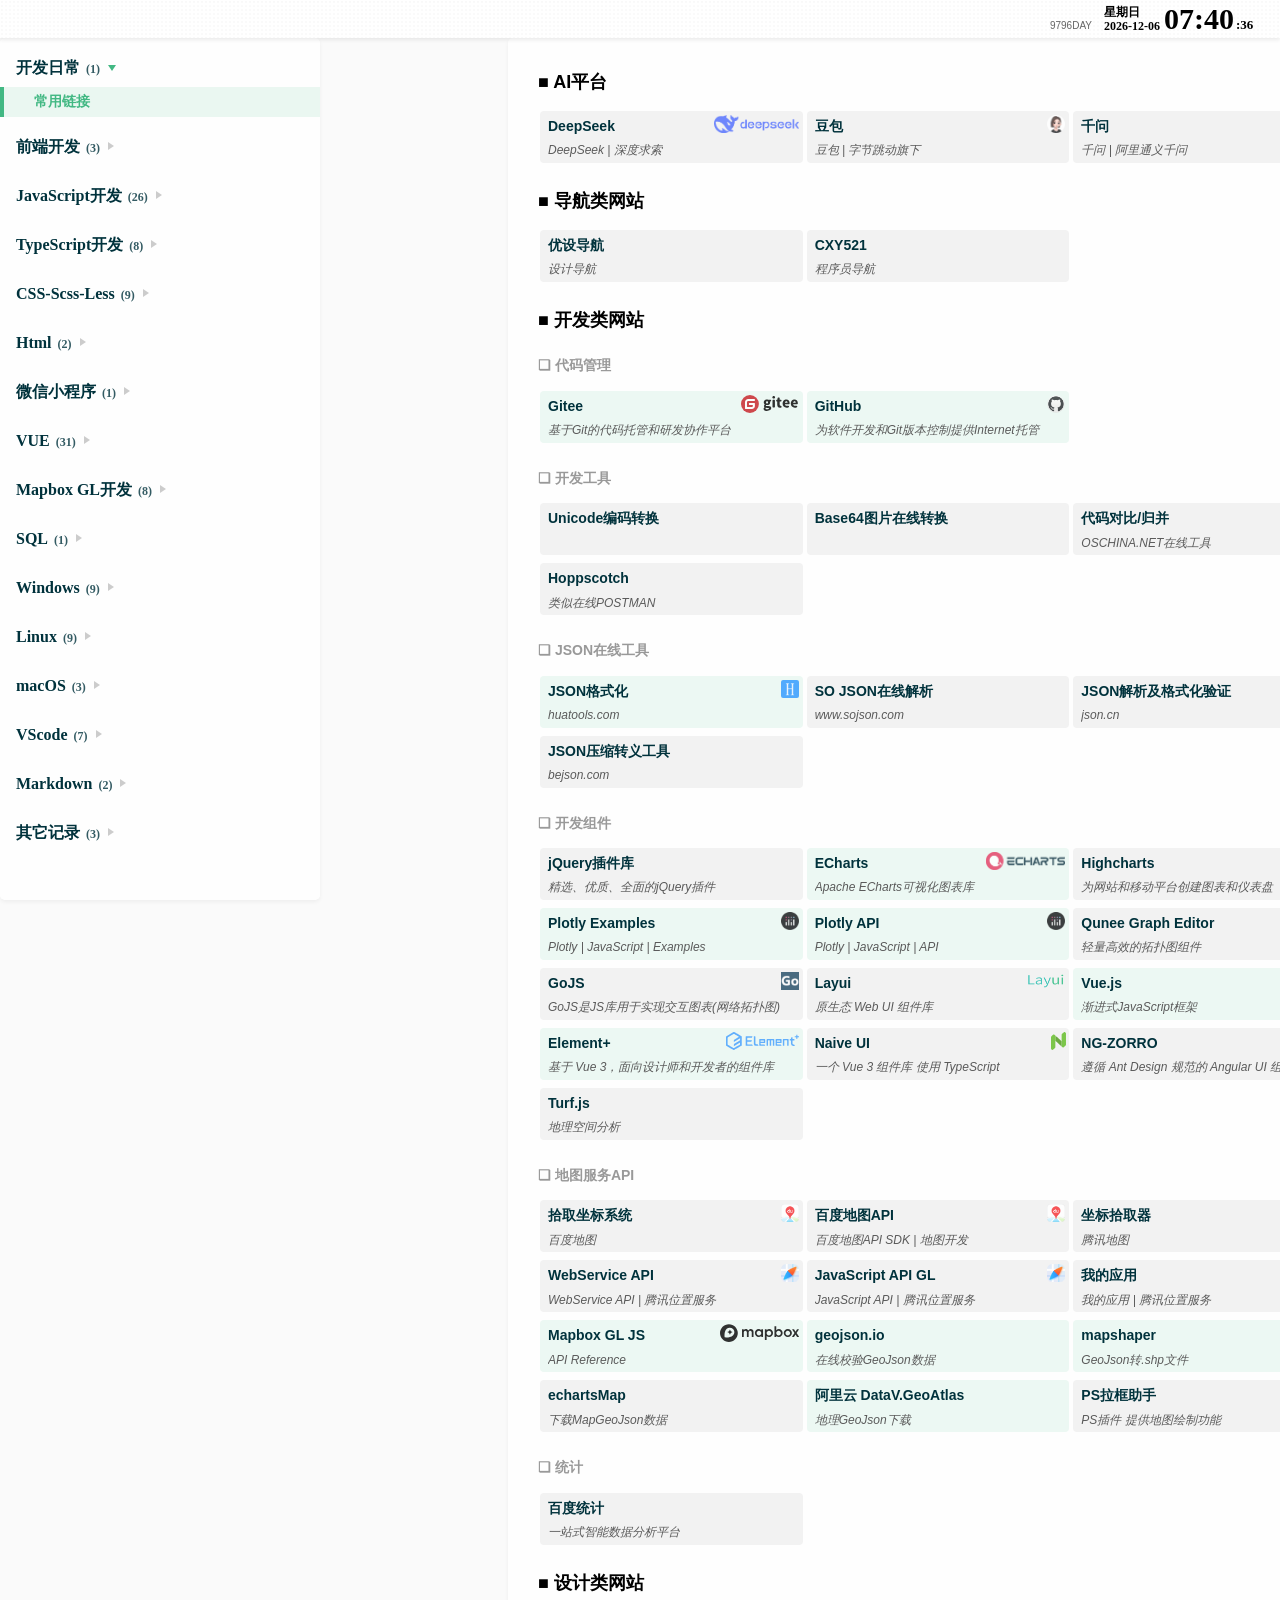
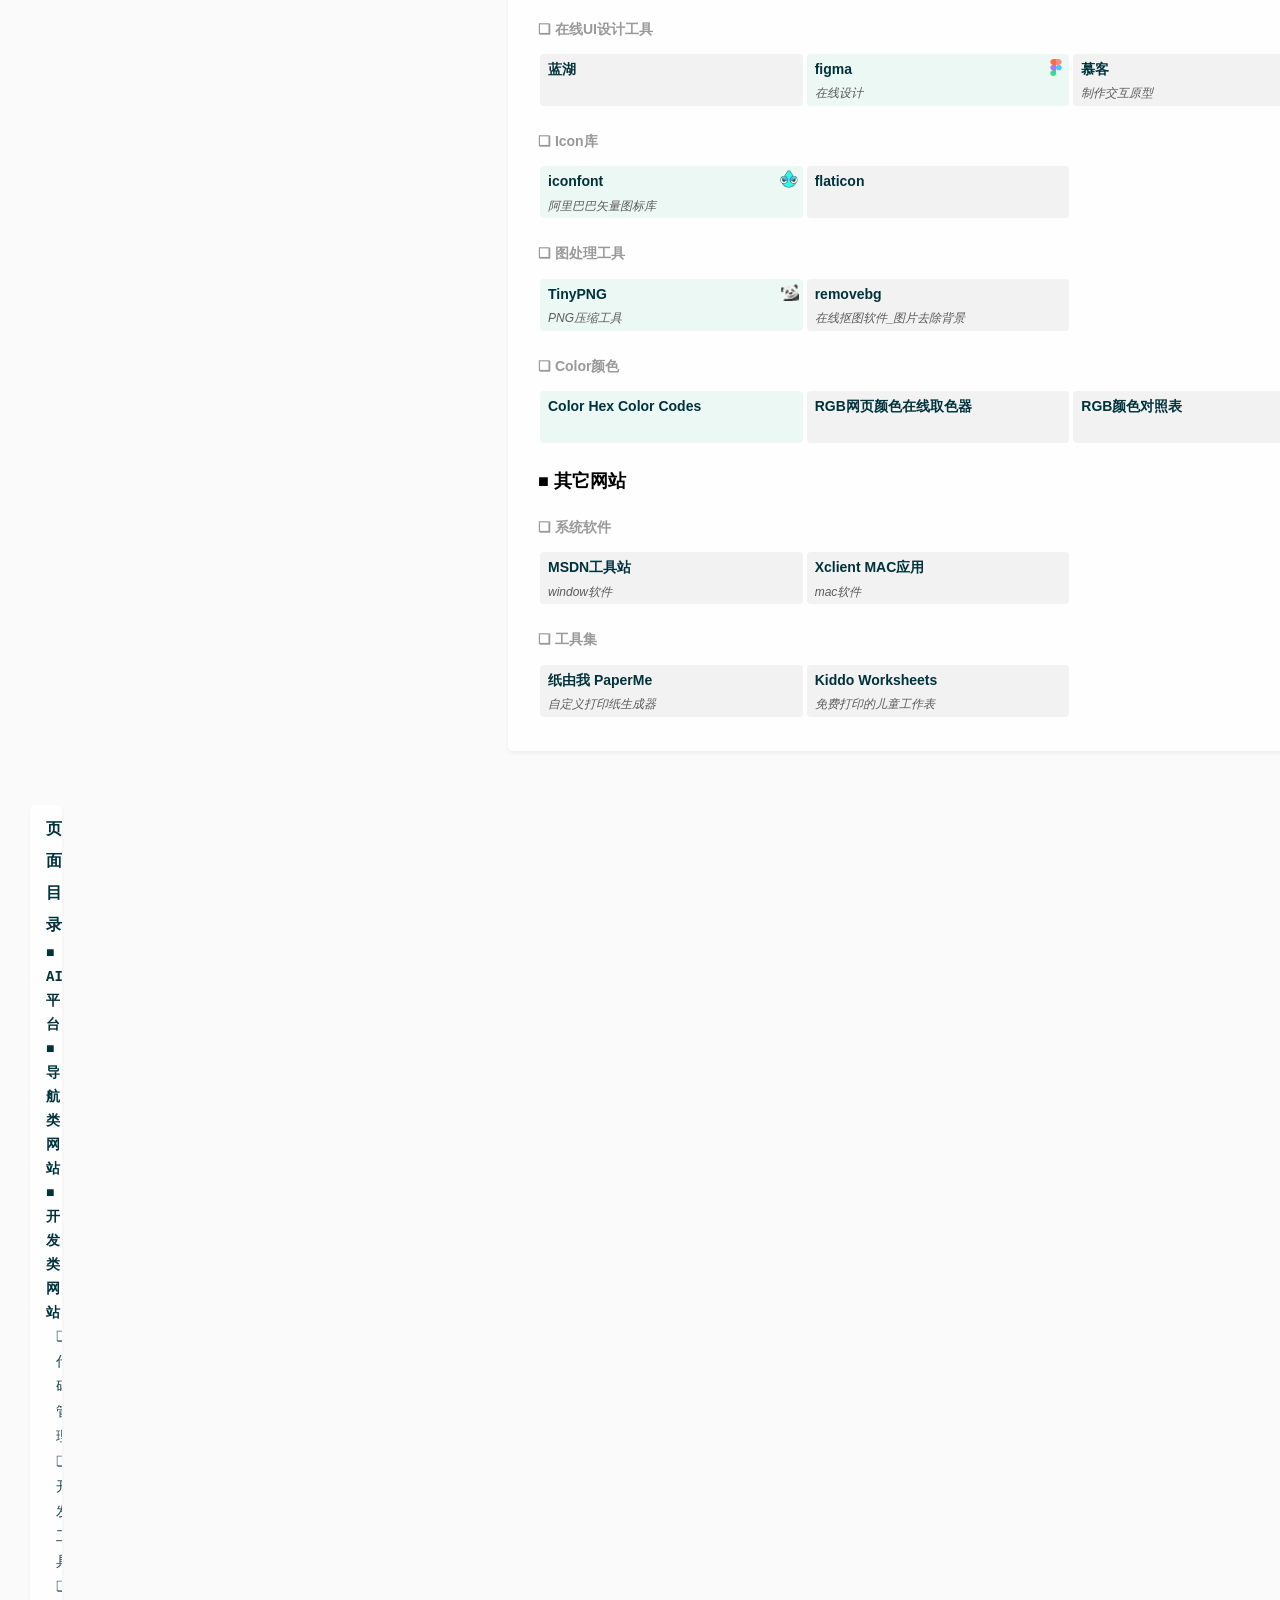
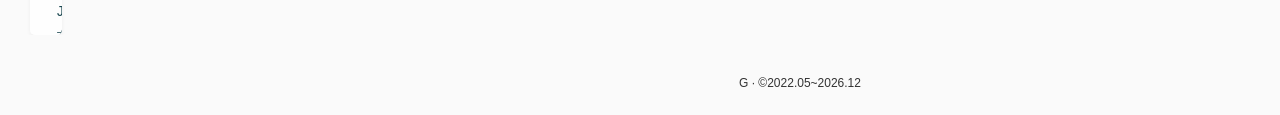
==== commit 93213cdb: "add 时钟罗盘" ====
--- a/index.html
+++ b/index.html
@@ -23,8 +23,8 @@
           <div class="retiretime"></div>
           <div class="timebox">
             <span class="day" onclick="handleRiliView()"></span>
-            <span class="hhmm" onclick="handleDtimerView()"></span>
-            <span class="ss"></span>
+            <span class="hhmm" onclick="handleClockView()"></span>
+            <span class="ss" onclick="handleDtimerView()"></span>
           </div>
         </div>
         <div class="progress-bar"></div>
--- a/src/css/index.css
+++ b/src/css/index.css
@@ -1 +1 @@
-*{border:0;margin:0;padding:0;-webkit-box-sizing:content-box;-moz-box-sizing:content-box;box-sizing:content-box}ol,ul,li{margin:0;padding:0;list-style:none}html,body{height:100%;margin:0;font-family:Inter,Helvetica Neue,Helvetica,PingFang SC,Hiragino Sans GB,Microsoft YaHei,\5fae\8f6f\96c5\9ed1,Arial,sans-serif;background-color:var(--bg-color-body)}:root{--text-color:#00323c;--text-color-a-7:rgba(0,50,60,0.7);--text-color-a-8:rgba(0,50,60,0.8);--text-color-a-9:rgba(0,50,60,0.9);--text-color-hover:#42b883;--text-color-active:#42b883;--text-color-description:#5a5a5a;--text-color-black:#000;--text-color-black-8:rgba(0,0,0,0.8);--text-color-gray:#666;--text-color-gray-y1:#999;--bg-color-body:#fafafa;--bg-color-main:rgba(255,255,255,0.8);--bg-color-black:#000;--bg-color-black-15:rgba(0,0,0,0.15);--bg-color-black-7:rgba(0,0,0,0.7);--bg-color-style-1-1:rgba(66,184,131,0.1);--border-color:#ccc;--border-color-active:#42b883;--font-family-main:PingFang SC, Microsoft YaHei;--font-family-sub:"Courier New", Microsoft YaHei}.home-container{width:100%;overflow:hidden}.home-container .box-container{width:100%;overflow:hidden}.home-container .box-container .head-box{z-index:2;width:100%;height:38px;position:fixed;top:0;left:0;right:0;background-image:radial-gradient(transparent 1px, #fff 1px);background-size:4px 4px;backdrop-filter:saturate(50%) blur(4px);-webkit-backdrop-filter:saturate(50%) blur(4px);box-shadow:0 2px 4px 0 rgba(0,0,0,0.08);display:flex;justify-content:space-between}.home-container .box-container .head-box .leftwrap{overflow:hidden}.home-container .box-container .head-box .leftwrap .leftmenutab{float:left;display:none;width:24px;height:38px;margin-left:24px;background-image:url(../img/icon/icon_menu.png);background-repeat:no-repeat;background-position:center;background-size:contain;cursor:pointer}.home-container .box-container .head-box .rightwrap{display:flex;justify-content:flex-end;margin-right:24px}.home-container .box-container .head-box .rightwrap .timebox{display:flex}.home-container .box-container .head-box .rightwrap .timebox span{font-family:PingFang SC;font-weight:800;display:flex;align-items:center}.home-container .box-container .head-box .rightwrap .timebox span.day{line-height:14px;font-size:12px;cursor:pointer}.home-container .box-container .head-box .rightwrap .timebox span.hhmm{font-size:30px;margin-left:4px;cursor:pointer}.home-container .box-container .head-box .rightwrap .timebox span.ss{display:flex;width:20px;align-items:flex-end;line-height:26px;font-size:13px;margin-left:2px}.home-container .box-container .head-box .rightwrap .retiretime{align-content:end;line-height:24px;font-size:10px;color:var(--text-color-gray);margin-right:12px}.home-container .box-container .head-box .progress-bar{position:absolute;left:0;bottom:0;width:0%;height:2px;background:linear-gradient(270deg, rgba(0,0,0,0) 0%, #42b883 8.33%, #07e1df 91.15%, rgba(0,0,0,0) 100%);transition:width .1s ease-out}.home-container .box-container .sidebar-box{z-index:1;position:fixed;left:0;top:38px;bottom:0;width:320px;height:calc(100% - 38px);background-color:var(--bg-color-main);border-radius:5px;box-shadow:0 2px 4px 0 rgba(0,0,0,0.05);overflow-x:hidden;overflow-y:auto}.home-container .box-container .sidebar-box:hover::-webkit-scrollbar{display:block}.home-container .box-container .sidebar-box::-webkit-scrollbar{display:none;width:8px;background-color:rgba(220,220,220,0.1);border-radius:2px}.home-container .box-container .sidebar-box::-webkit-scrollbar-track{background-color:rgba(220,220,220,0.1)}.home-container .box-container .sidebar-box::-webkit-scrollbar-thumb{width:8px;background-color:rgba(200,200,200,0.3);border-radius:2px}.home-container .box-container .sidebar-box .mdlists>li{margin-top:12px}.home-container .box-container .sidebar-box .mdlists>li .sidebar-group{padding-left:16px;cursor:pointer}.home-container .box-container .sidebar-box .mdlists>li .sidebar-group span{line-height:36px;font-size:16px;font-weight:bold;color:var(--text-color);font-family:var(--font-family-main)}.home-container .box-container .sidebar-box .mdlists>li .sidebar-group span:hover{color:var(--text-color-hover)}.home-container .box-container .sidebar-box .mdlists>li .sidebar-group span.arrow{position:relative;top:-0.12em;left:.5em;display:inline-block;width:0;height:0}.home-container .box-container .sidebar-box .mdlists>li .sidebar-group span.arrow.right{border-top:4px solid transparent;border-bottom:4px solid transparent;border-left:6px solid var(--border-color)}.home-container .box-container .sidebar-box .mdlists>li .sidebar-group span.arrow.down{border-left:4px solid transparent;border-right:4px solid transparent;border-top:6px solid var(--border-color-active)}.home-container .box-container .sidebar-box .mdlists>li .sidebar-group span>i{color:var(--text-color-a-8);font-size:12px;font-style:normal;margin-left:6px}.home-container .box-container .sidebar-box .mdlists>li>ul{display:none}.home-container .box-container .sidebar-box .mdlists>li>ul>li{color:var(--text-color);font-size:14px;padding:6px 16px 6px 34px;cursor:pointer;font-family:var(--font-family-sub)}.home-container .box-container .sidebar-box .mdlists>li>ul>li.sidebar-item:hover{color:var(--text-color-hover)}.home-container .box-container .sidebar-box .mdlists>li>ul>li.sidebar-item.actived{font-weight:600;color:var(--text-color-active);border-left:4px solid var(--border-color-active);padding-left:30px;background-color:var(--bg-color-style-1-1)}.home-container .box-container .sidebar-box .mdlists>li>ul>li.sidebar-submenu{color:var(--text-color);font-weight:bold;padding-left:25px;background:linear-gradient(90deg, rgba(0,0,0,0) 0%, #aaaaaa60 10%, #aaaaaa10 60%, rgba(0,0,0,0) 100%)}.home-container .box-container .sidebar-box .mdlists>li>ul>li.sidebar-submenu>i{color:var(--text-color-a-8);font-size:12px;font-style:normal;margin-left:6px}.home-container .box-container .sidebar-box .mdlists>li.open>ul{display:block}.home-container .box-container .main-box{float:left;width:860px;min-width:0;margin-left:508px;margin-top:38px;background-color:var(--bg-color-main);border-radius:5px;box-shadow:0 2px 4px 0 rgba(0,0,0,0.05)}.home-container .box-container .rightmenuwrap{float:left;margin-top:54px;margin-left:30px;background-color:var(--bg-color-main);border-radius:5px;box-shadow:0 2px 4px 0 rgba(0,0,0,0.05);padding:8px 16px 16px;box-sizing:border-box;max-width:calc(100vw - 508px - 860px - 60px - 16px);max-height:calc(100vh - 38px - 32px);overflow-x:hidden;overflow-y:auto}.home-container .box-container .rightmenuwrap:hover::-webkit-scrollbar{display:block}.home-container .box-container .rightmenuwrap::-webkit-scrollbar{display:none;width:8px;background-color:rgba(220,220,220,0.1);border-radius:2px}.home-container .box-container .rightmenuwrap::-webkit-scrollbar-track{background-color:rgba(220,220,220,0.1)}.home-container .box-container .rightmenuwrap::-webkit-scrollbar-thumb{width:8px;background-color:rgba(200,200,200,0.3);border-radius:2px}.home-container .box-container .rightmenuwrap.fixed{position:fixed;top:0}.home-container .box-container .rightmenuwrap .title{color:var(--text-color);font-weight:bold;line-height:32px}.home-container .box-container .rightmenuwrap ul li{line-height:24px;font-size:14px;color:var(--text-color);text-decoration:none;font-family:var(--font-family-sub)}.home-container .box-container .rightmenuwrap ul li.rightmenu1 span{font-weight:800}.home-container .box-container .rightmenuwrap ul li.rightmenu2{padding-left:10px}.home-container .box-container .rightmenuwrap ul li.rightmenu2>span{color:var(--text-color-a-9);font-size:13.8px}.home-container .box-container .rightmenuwrap ul li.rightmenu3{padding-left:20px}.home-container .box-container .rightmenuwrap ul li.rightmenu3>span{color:var(--text-color-a-8);font-size:13.6px}.home-container .box-container .rightmenuwrap ul li.rightmenu4{padding-left:30px}.home-container .box-container .rightmenuwrap ul li.rightmenu4>span{color:var(--text-color-a-7);font-size:13.4px}.home-container .box-container .rightmenuwrap ul li>span{cursor:pointer}.home-container .box-container .rightmenuwrap ul li>span:hover{color:var(--text-color-hover);border-bottom:1px solid var(--border-color-active)}.footer-wrap{width:100%;line-height:32px;text-align:center;color:var(--text-color-black-8);font-size:12px;box-sizing:border-box;padding:32px 0 16px 320px;background:var(--bg-color-body)}.back-top-btn{display:none;position:fixed;right:90px;bottom:50px;width:48px;height:48px;background-image:url(../img/backtop.svg);cursor:pointer;opacity:.5;transition:.5s;transition-delay:.2s;border-radius:50%}.back-top-btn:hover{opacity:.9;bottom:58px;background-color:var(--bg-color-black-15)}.back-top-btn.toping{opacity:.9;bottom:200px}#outerdiv{z-index:2;position:fixed;top:0;left:0;background-color:var(--bg-color-black-7);width:100%;height:100%;display:none}#outerdiv>div{width:100%;height:100%;overflow:hidden;display:flex;justify-content:center;align-items:center}#outerdiv>div>img{border:5px solid #fff}.webpagewrap{padding:-16px}.webpagewrap h1{font-size:18px;color:var(--text-color-black)}.webpagewrap h2{font-size:14px;color:var(--text-color-gray-y1);border:none;position:relative}.webpagewrap h2::before{position:absolute;left:0;right:0;bottom:0;content:"";border-bottom:1px dashed var(var(--text-color-gray-y1))}.webpagewrap .weblistwrap{width:100%;overflow:hidden;margin-top:8px}.webpagewrap .weblistwrap li{float:left;width:calc(100% / 3 - 4px);height:52px;margin:4px 2px !important;box-sizing:border-box;position:relative}.webpagewrap .weblistwrap li.tag a{background-color:#ECF8F3}.webpagewrap .weblistwrap li.tag a:hover{background-color:#D9F1E7}.webpagewrap .weblistwrap li a{display:block;width:100%;height:100%;padding:4px 8px;border-radius:4px;box-sizing:border-box;position:relative;background-color:#f2f2f2}.webpagewrap .weblistwrap li a:hover{background-color:#e5e5e5}.webpagewrap .weblistwrap li a:hover>span{color:var(--text-color-hover)}.webpagewrap .weblistwrap li a>span{color:var(--text-color)}.webpagewrap .weblistwrap li a>span.icon{width:100%;height:100%;display:block;position:absolute;right:0;top:0;z-index:1;background-repeat:no-repeat;background-position:right 4px top 4px;background-size:auto 18px;opacity:.8}.webpagewrap .weblistwrap li a>i{width:100%;height:22px;line-height:22px;margin-top:2px;display:block;color:var(--text-color-description);font-size:12px;font-weight:normal;overflow:hidden;white-space:nowrap;text-overflow:ellipsis}.webpagewrap .weblistwrap li .icon_element{background-image:url(../img/webicon/element-plus-logo.svg)}.webpagewrap .weblistwrap li .icon_huatools{background-image:url(../img/webicon/huatools.png)}.webpagewrap .weblistwrap li .icon_gitee{background-image:url(../img/webicon/gitee.svg)}.webpagewrap .weblistwrap li .icon_figma{background-image:url(../img/webicon/figma.png)}.webpagewrap .weblistwrap li .icon_deepseek{background-image:url(../img/webicon/deepseek-logo.png)}.webpagewrap .weblistwrap li .icon_echart{background-image:url(../img/webicon/echart-logo.png)}.webpagewrap .weblistwrap li .icon_highcharts{background-image:url(../img/webicon/highcharts-logo.png)}.webpagewrap .weblistwrap li .icon_iconfont{background-image:url(../img/webicon/iconfont-logo.svg)}.webpagewrap .weblistwrap li .icon_mapbox{background-image:url(../img/webicon/mapbox-logo.svg)}.webpagewrap .weblistwrap li .icon_ngzorro{background-image:url(../img/webicon/ng-zorro-logo.svg)}.webpagewrap .weblistwrap li .icon_layui{background-image:url(../img/webicon/Layui-logo.png)}.webpagewrap .weblistwrap li .icon_naiveui{background-image:url(../img/webicon/naiveui-logo.svg)}.webpagewrap .weblistwrap li .icon_github{background-image:url(../img/webicon/github-logo.png)}.webpagewrap .weblistwrap li .icon_vuejs{background-image:url(../img/webicon/vuejs-logo.svg)}.webpagewrap .weblistwrap li .icon_plotly{background-image:url(../img/webicon/plotly-logo.png)}.webpagewrap .weblistwrap li .icon_Qunee{background-image:url(../img/webicon/Qunee-logo.png);background-size:auto !important}.webpagewrap .weblistwrap li .icon_doubao{background-image:url(../img/webicon/doubao-logo.png)}.webpagewrap .weblistwrap li .icon_qianwen{background-image:url(../img/webicon/qianwen-logo.png)}.webpagewrap .weblistwrap li .icon_map_qq{background-image:url(../img/webicon/mapqq-logo.png)}.webpagewrap .weblistwrap li .icon_map_baidu{background-image:url(../img/webicon/mapbaidu-logo.png)}.webpagewrap .weblistwrap li .icon_GoJS{background-image:url(../img/webicon/gojs-logo.png)}.webpagewrap .weblistwrap li .icon_tinypng{background-image:url(../img/webicon/tinypng-logo.png)}.mobileView .home-container .box-container .head-box .leftwrap .leftmenutab{display:block}.mobileView .home-container .sidebar-box{display:none;z-index:10;width:80%;background-color:var(--bg-color-body);font-size:14px}.mobileView .home-container .main-box{width:100%;margin-left:0;border-radius:0}.mobileView .home-container .rightmenuwrap{display:none}.mobileView .footer-wrap{line-height:.32rem;padding:.32rem 0 .16rem 0}.mobileView .back-top-btn{right:.3rem;bottom:.5rem;width:.48rem;height:.48rem;background-size:contain}.mobileView .back-top-btn.toping{bottom:2rem}.mobileView .webpagewrap .weblistwrap li{width:100%}+*{border:0;margin:0;padding:0;-webkit-box-sizing:content-box;-moz-box-sizing:content-box;box-sizing:content-box}ol,ul,li{margin:0;padding:0;list-style:none}html,body{height:100%;margin:0;font-family:Inter,Helvetica Neue,Helvetica,PingFang SC,Hiragino Sans GB,Microsoft YaHei,\5fae\8f6f\96c5\9ed1,Arial,sans-serif;background-color:var(--bg-color-body)}:root{--text-color:#00323c;--text-color-a-7:rgba(0,50,60,0.7);--text-color-a-8:rgba(0,50,60,0.8);--text-color-a-9:rgba(0,50,60,0.9);--text-color-hover:#42b883;--text-color-active:#42b883;--text-color-description:#5a5a5a;--text-color-black:#000;--text-color-black-8:rgba(0,0,0,0.8);--text-color-gray:#666;--text-color-gray-y1:#999;--bg-color-body:#fafafa;--bg-color-main:rgba(255,255,255,0.8);--bg-color-black:#000;--bg-color-black-15:rgba(0,0,0,0.15);--bg-color-black-7:rgba(0,0,0,0.7);--bg-color-style-1-1:rgba(66,184,131,0.1);--border-color:#ccc;--border-color-active:#42b883;--font-family-main:PingFang SC, Microsoft YaHei;--font-family-sub:"Courier New", Microsoft YaHei}.home-container{width:100%;overflow:hidden}.home-container .box-container{width:100%;overflow:hidden}.home-container .box-container .head-box{z-index:2;width:100%;height:38px;position:fixed;top:0;left:0;right:0;background-image:radial-gradient(transparent 1px, #fff 1px);background-size:4px 4px;backdrop-filter:saturate(50%) blur(4px);-webkit-backdrop-filter:saturate(50%) blur(4px);box-shadow:0 2px 4px 0 rgba(0,0,0,0.08);display:flex;justify-content:space-between}.home-container .box-container .head-box .leftwrap{overflow:hidden}.home-container .box-container .head-box .leftwrap .leftmenutab{float:left;display:none;width:24px;height:38px;margin-left:24px;background-image:url(../img/icon/icon_menu.png);background-repeat:no-repeat;background-position:center;background-size:contain;cursor:pointer}.home-container .box-container .head-box .rightwrap{display:flex;justify-content:flex-end;margin-right:24px}.home-container .box-container .head-box .rightwrap .timebox{display:flex}.home-container .box-container .head-box .rightwrap .timebox span{font-family:PingFang SC;font-weight:800;display:flex;align-items:center}.home-container .box-container .head-box .rightwrap .timebox span.day{line-height:14px;font-size:12px;cursor:pointer}.home-container .box-container .head-box .rightwrap .timebox span.hhmm{font-size:30px;margin-left:4px;cursor:pointer}.home-container .box-container .head-box .rightwrap .timebox span.ss{display:flex;width:20px;align-items:flex-end;line-height:26px;font-size:13px;margin-left:2px;cursor:pointer}.home-container .box-container .head-box .rightwrap .retiretime{align-content:end;line-height:24px;font-size:10px;color:var(--text-color-gray);margin-right:12px}.home-container .box-container .head-box .progress-bar{position:absolute;left:0;bottom:0;width:0%;height:2px;background:linear-gradient(270deg, rgba(0,0,0,0) 0%, #42b883 8.33%, #07e1df 91.15%, rgba(0,0,0,0) 100%);transition:width .1s ease-out}.home-container .box-container .sidebar-box{z-index:1;position:fixed;left:0;top:38px;bottom:0;width:320px;height:calc(100% - 38px);background-color:var(--bg-color-main);border-radius:5px;box-shadow:0 2px 4px 0 rgba(0,0,0,0.05);overflow-x:hidden;overflow-y:auto}.home-container .box-container .sidebar-box:hover::-webkit-scrollbar{display:block}.home-container .box-container .sidebar-box::-webkit-scrollbar{display:none;width:8px;background-color:rgba(220,220,220,0.1);border-radius:2px}.home-container .box-container .sidebar-box::-webkit-scrollbar-track{background-color:rgba(220,220,220,0.1)}.home-container .box-container .sidebar-box::-webkit-scrollbar-thumb{width:8px;background-color:rgba(200,200,200,0.3);border-radius:2px}.home-container .box-container .sidebar-box .mdlists>li{margin-top:12px}.home-container .box-container .sidebar-box .mdlists>li .sidebar-group{padding-left:16px;cursor:pointer}.home-container .box-container .sidebar-box .mdlists>li .sidebar-group span{line-height:36px;font-size:16px;font-weight:bold;color:var(--text-color);font-family:var(--font-family-main)}.home-container .box-container .sidebar-box .mdlists>li .sidebar-group span:hover{color:var(--text-color-hover)}.home-container .box-container .sidebar-box .mdlists>li .sidebar-group span.arrow{position:relative;top:-0.12em;left:.5em;display:inline-block;width:0;height:0}.home-container .box-container .sidebar-box .mdlists>li .sidebar-group span.arrow.right{border-top:4px solid transparent;border-bottom:4px solid transparent;border-left:6px solid var(--border-color)}.home-container .box-container .sidebar-box .mdlists>li .sidebar-group span.arrow.down{border-left:4px solid transparent;border-right:4px solid transparent;border-top:6px solid var(--border-color-active)}.home-container .box-container .sidebar-box .mdlists>li .sidebar-group span>i{color:var(--text-color-a-8);font-size:12px;font-style:normal;margin-left:6px}.home-container .box-container .sidebar-box .mdlists>li>ul{display:none}.home-container .box-container .sidebar-box .mdlists>li>ul>li{color:var(--text-color);font-size:14px;padding:6px 16px 6px 34px;cursor:pointer;font-family:var(--font-family-sub)}.home-container .box-container .sidebar-box .mdlists>li>ul>li.sidebar-item:hover{color:var(--text-color-hover)}.home-container .box-container .sidebar-box .mdlists>li>ul>li.sidebar-item.actived{font-weight:600;color:var(--text-color-active);border-left:4px solid var(--border-color-active);padding-left:30px;background-color:var(--bg-color-style-1-1)}.home-container .box-container .sidebar-box .mdlists>li>ul>li.sidebar-submenu{color:var(--text-color);font-weight:bold;padding-left:25px;background:linear-gradient(90deg, rgba(0,0,0,0) 0%, #aaaaaa60 10%, #aaaaaa10 60%, rgba(0,0,0,0) 100%)}.home-container .box-container .sidebar-box .mdlists>li>ul>li.sidebar-submenu>i{color:var(--text-color-a-8);font-size:12px;font-style:normal;margin-left:6px}.home-container .box-container .sidebar-box .mdlists>li.open>ul{display:block}.home-container .box-container .main-box{float:left;width:860px;min-width:0;margin-left:508px;margin-top:38px;background-color:var(--bg-color-main);border-radius:5px;box-shadow:0 2px 4px 0 rgba(0,0,0,0.05)}.home-container .box-container .rightmenuwrap{float:left;margin-top:54px;margin-left:30px;background-color:var(--bg-color-main);border-radius:5px;box-shadow:0 2px 4px 0 rgba(0,0,0,0.05);padding:8px 16px 16px;box-sizing:border-box;max-width:calc(100vw - 508px - 860px - 60px - 16px);max-height:calc(100vh - 38px - 32px);overflow-x:hidden;overflow-y:auto}.home-container .box-container .rightmenuwrap:hover::-webkit-scrollbar{display:block}.home-container .box-container .rightmenuwrap::-webkit-scrollbar{display:none;width:8px;background-color:rgba(220,220,220,0.1);border-radius:2px}.home-container .box-container .rightmenuwrap::-webkit-scrollbar-track{background-color:rgba(220,220,220,0.1)}.home-container .box-container .rightmenuwrap::-webkit-scrollbar-thumb{width:8px;background-color:rgba(200,200,200,0.3);border-radius:2px}.home-container .box-container .rightmenuwrap.fixed{position:fixed;top:0}.home-container .box-container .rightmenuwrap .title{color:var(--text-color);font-weight:bold;line-height:32px}.home-container .box-container .rightmenuwrap ul li{line-height:24px;font-size:14px;color:var(--text-color);text-decoration:none;font-family:var(--font-family-sub)}.home-container .box-container .rightmenuwrap ul li.rightmenu1 span{font-weight:800}.home-container .box-container .rightmenuwrap ul li.rightmenu2{padding-left:10px}.home-container .box-container .rightmenuwrap ul li.rightmenu2>span{color:var(--text-color-a-9);font-size:13.8px}.home-container .box-container .rightmenuwrap ul li.rightmenu3{padding-left:20px}.home-container .box-container .rightmenuwrap ul li.rightmenu3>span{color:var(--text-color-a-8);font-size:13.6px}.home-container .box-container .rightmenuwrap ul li.rightmenu4{padding-left:30px}.home-container .box-container .rightmenuwrap ul li.rightmenu4>span{color:var(--text-color-a-7);font-size:13.4px}.home-container .box-container .rightmenuwrap ul li>span{cursor:pointer}.home-container .box-container .rightmenuwrap ul li>span:hover{color:var(--text-color-hover);border-bottom:1px solid var(--border-color-active)}.footer-wrap{width:100%;line-height:32px;text-align:center;color:var(--text-color-black-8);font-size:12px;box-sizing:border-box;padding:32px 0 16px 320px;background:var(--bg-color-body)}.back-top-btn{display:none;position:fixed;right:90px;bottom:50px;width:48px;height:48px;background-image:url(../img/backtop.svg);cursor:pointer;opacity:.5;transition:.5s;transition-delay:.2s;border-radius:50%}.back-top-btn:hover{opacity:.9;bottom:58px;background-color:var(--bg-color-black-15)}.back-top-btn.toping{opacity:.9;bottom:200px}#outerdiv{z-index:2;position:fixed;top:0;left:0;background-color:var(--bg-color-black-7);width:100%;height:100%;display:none}#outerdiv>div{width:100%;height:100%;overflow:hidden;display:flex;justify-content:center;align-items:center}#outerdiv>div>img{border:5px solid #fff}.webpagewrap{padding:-16px}.webpagewrap h1{font-size:18px;color:var(--text-color-black)}.webpagewrap h2{font-size:14px;color:var(--text-color-gray-y1);border:none;position:relative}.webpagewrap h2::before{position:absolute;left:0;right:0;bottom:0;content:"";border-bottom:1px dashed var(var(--text-color-gray-y1))}.webpagewrap .weblistwrap{width:100%;overflow:hidden;margin-top:8px}.webpagewrap .weblistwrap li{float:left;width:calc(100% / 3 - 4px);height:52px;margin:4px 2px !important;box-sizing:border-box;position:relative}.webpagewrap .weblistwrap li.tag a{background-color:#ECF8F3}.webpagewrap .weblistwrap li.tag a:hover{background-color:#D9F1E7}.webpagewrap .weblistwrap li a{display:block;width:100%;height:100%;padding:4px 8px;border-radius:4px;box-sizing:border-box;position:relative;background-color:#f2f2f2}.webpagewrap .weblistwrap li a:hover{background-color:#e5e5e5}.webpagewrap .weblistwrap li a:hover>span{color:var(--text-color-hover)}.webpagewrap .weblistwrap li a>span{color:var(--text-color)}.webpagewrap .weblistwrap li a>span.icon{width:100%;height:100%;display:block;position:absolute;right:0;top:0;z-index:1;background-repeat:no-repeat;background-position:right 4px top 4px;background-size:auto 18px;opacity:.8}.webpagewrap .weblistwrap li a>i{width:100%;height:22px;line-height:22px;margin-top:2px;display:block;color:var(--text-color-description);font-size:12px;font-weight:normal;overflow:hidden;white-space:nowrap;text-overflow:ellipsis}.webpagewrap .weblistwrap li .icon_element{background-image:url(../img/webicon/element-plus-logo.svg)}.webpagewrap .weblistwrap li .icon_huatools{background-image:url(../img/webicon/huatools.png)}.webpagewrap .weblistwrap li .icon_gitee{background-image:url(../img/webicon/gitee.svg)}.webpagewrap .weblistwrap li .icon_figma{background-image:url(../img/webicon/figma.png)}.webpagewrap .weblistwrap li .icon_deepseek{background-image:url(../img/webicon/deepseek-logo.png)}.webpagewrap .weblistwrap li .icon_echart{background-image:url(../img/webicon/echart-logo.png)}.webpagewrap .weblistwrap li .icon_highcharts{background-image:url(../img/webicon/highcharts-logo.png)}.webpagewrap .weblistwrap li .icon_iconfont{background-image:url(../img/webicon/iconfont-logo.svg)}.webpagewrap .weblistwrap li .icon_mapbox{background-image:url(../img/webicon/mapbox-logo.svg)}.webpagewrap .weblistwrap li .icon_ngzorro{background-image:url(../img/webicon/ng-zorro-logo.svg)}.webpagewrap .weblistwrap li .icon_layui{background-image:url(../img/webicon/Layui-logo.png)}.webpagewrap .weblistwrap li .icon_naiveui{background-image:url(../img/webicon/naiveui-logo.svg)}.webpagewrap .weblistwrap li .icon_github{background-image:url(../img/webicon/github-logo.png)}.webpagewrap .weblistwrap li .icon_vuejs{background-image:url(../img/webicon/vuejs-logo.svg)}.webpagewrap .weblistwrap li .icon_plotly{background-image:url(../img/webicon/plotly-logo.png)}.webpagewrap .weblistwrap li .icon_Qunee{background-image:url(../img/webicon/Qunee-logo.png);background-size:auto !important}.webpagewrap .weblistwrap li .icon_doubao{background-image:url(../img/webicon/doubao-logo.png)}.webpagewrap .weblistwrap li .icon_qianwen{background-image:url(../img/webicon/qianwen-logo.png)}.webpagewrap .weblistwrap li .icon_map_qq{background-image:url(../img/webicon/mapqq-logo.png)}.webpagewrap .weblistwrap li .icon_map_baidu{background-image:url(../img/webicon/mapbaidu-logo.png)}.webpagewrap .weblistwrap li .icon_GoJS{background-image:url(../img/webicon/gojs-logo.png)}.webpagewrap .weblistwrap li .icon_tinypng{background-image:url(../img/webicon/tinypng-logo.png)}.mobileView .home-container .box-container .head-box .leftwrap .leftmenutab{display:block}.mobileView .home-container .sidebar-box{display:none;z-index:10;width:80%;background-color:var(--bg-color-body);font-size:14px}.mobileView .home-container .main-box{width:100%;margin-left:0;border-radius:0}.mobileView .home-container .rightmenuwrap{display:none}.mobileView .footer-wrap{line-height:.32rem;padding:.32rem 0 .16rem 0}.mobileView .back-top-btn{right:.3rem;bottom:.5rem;width:.48rem;height:.48rem;background-size:contain}.mobileView .back-top-btn.toping{bottom:2rem}.mobileView .webpagewrap .weblistwrap li{width:100%}
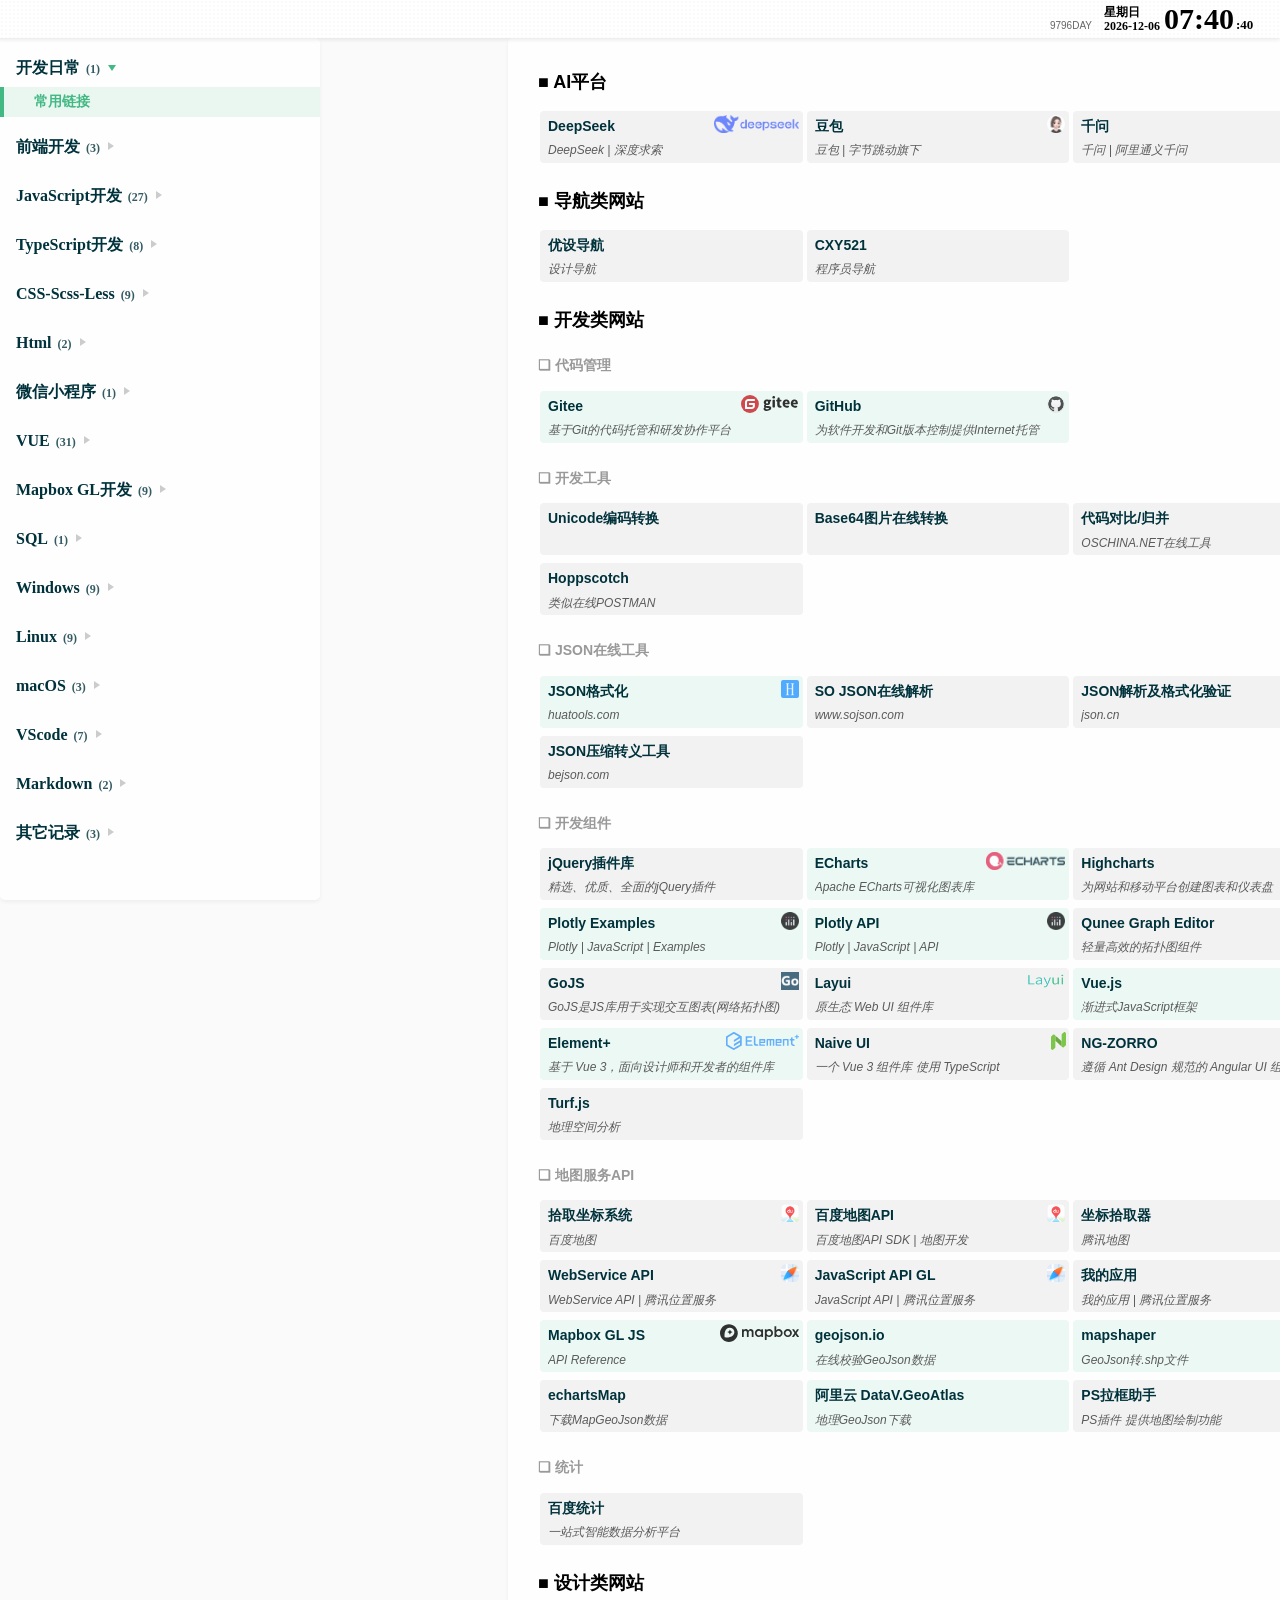
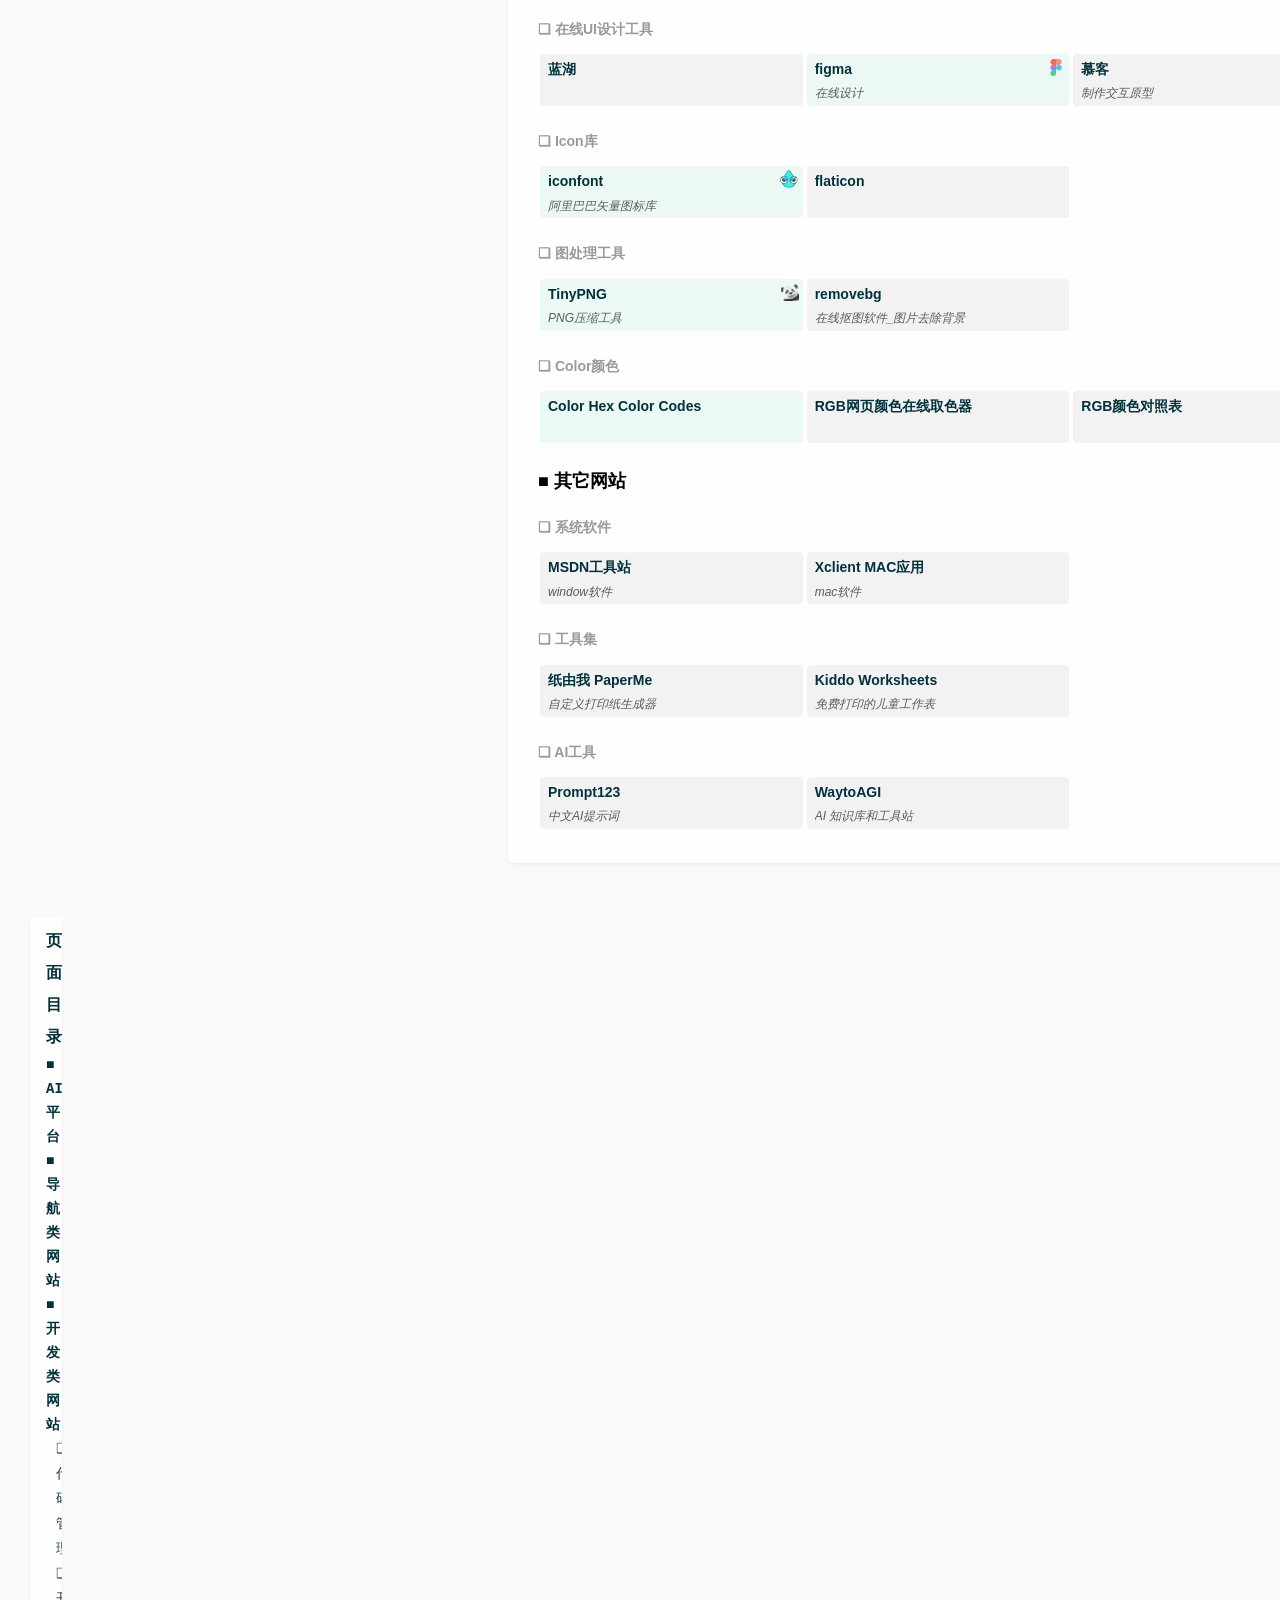
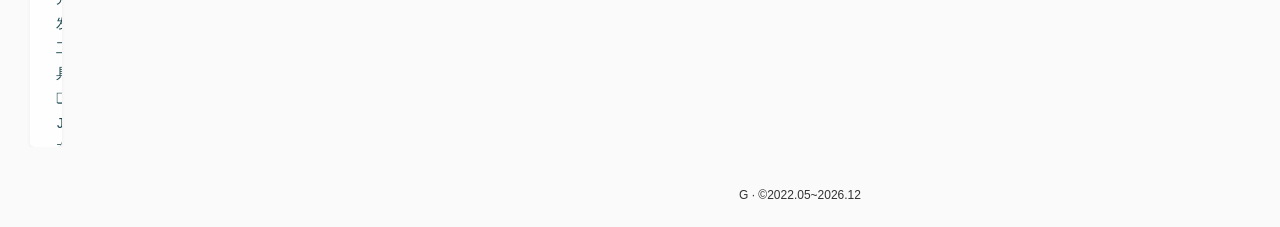
==== commit ac603289: "add · 新增退休倒计时页面" ====
--- a/index.html
+++ b/index.html
@@ -20,7 +20,7 @@
           <div class="leftmenutab"></div>
         </div>
         <div class="rightwrap">
-          <div class="retiretime"></div>
+          <div class="retiretime" onclick="handleTuxView()"></div>
           <div class="timebox">
             <span class="day" onclick="handleRiliView()"></span>
             <span class="hhmm" onclick="handleClockView()"></span>
--- a/src/css/markdown.css
+++ b/src/css/markdown.css
@@ -1 +1 @@
-:root{--vt-font-family-mono:Menlo, Monaco, Consolas, "Courier New", monospace}.markdown-body{font-size:14px;line-height:1.6;padding:30px;color:#333}.markdown-body *:first-child{margin-top:0 !important}.markdown-body *:last-child{margin-bottom:0 !important}.markdown-body a{color:#337ecc;text-decoration:none;font-weight:bold;cursor:pointer}.markdown-body a.absent{color:#cc0000}.markdown-body a.anchor{display:block;padding-left:25px;margin-left:-18px;cursor:pointer;position:absolute;top:0;left:0;bottom:0}.markdown-body a:first-child h1,.markdown-body a:first-child h2,.markdown-body a:first-child h3,.markdown-body a:first-child h4,.markdown-body a:first-child h5,.markdown-body a:first-child h6{margin-top:0;padding-top:0}.markdown-body strong{font-weight:800}.markdown-body blockquote{margin:0 0 20px;padding:8px 16px;background-color:#f6f6f6;border-left:6px solid #e6e6e6;font-style:normal;font-weight:400;word-break:break-word;border-radius:4px}.markdown-body blockquote>:first-child{margin-top:0}.markdown-body blockquote>:last-child{margin-bottom:0}.markdown-body blockquote h1,.markdown-body blockquote h2,.markdown-body blockquote h3{font-size:16px}.markdown-body blockquote.tip{border-left-color:#42b883;background-color:#42b88310}.markdown-body blockquote.tip .headtitle{color:#42b883;border-bottom-color:#42b88380}.markdown-body blockquote.warn{border-left-color:#f56c6c;background-color:#f56c6c10}.markdown-body blockquote.warn .headtitle{color:#f56c6c;border-bottom-color:#f56c6c80}.markdown-body blockquote.notice{border-left-color:#fa9a42;background-color:#f56c6c10}.markdown-body blockquote.notice .headtitle{color:#fa9a42;border-bottom-color:#fa9a4280}.markdown-body img{max-width:100%}.markdown-body code{margin:0 2px;padding:0 5px}.markdown-body :not(pre) code{font-size:14px;color:#c7254e;border:1px solid #eaeaea;background-color:#f2f2f2;font-family:var(--vt-font-family-mono)}.markdown-body h1{font-size:22px;color:black}.markdown-body h1:first-child{margin-top:0;padding-top:0}.markdown-body h1:first-child+h2{margin-top:0;padding-top:0}.markdown-body h2{font-size:20px;border-bottom:1px solid #cccccc;color:black}.markdown-body h2:first-child{margin-top:0;padding-top:0}.markdown-body h3{font-size:18px}.markdown-body h4{font-size:16px}.markdown-body h5{font-size:14px}.markdown-body h6{color:#777777;font-size:14px}.markdown-body hr{background:transparent url(../img/icon/md-hr.png) repeat-x 0 0;border:0 none;color:#cccccc;height:4px;padding:0}.markdown-body tt{margin:0 2px;padding:0 5px;white-space:nowrap;border:1px solid #eaeaea;background-color:#f8f8f8;font-family:var(--vt-font-family-mono)}.markdown-body dl{padding:0}.markdown-body dl dt{font-size:14px;font-weight:bold;font-style:italic;padding:0;margin:15px 0 5px}.markdown-body dl dt:first-child{padding:0}.markdown-body dl dt>:first-child{margin-top:0}.markdown-body dl dt>:last-child{margin-bottom:0}.markdown-body dl dd{margin:0 0 15px;padding:0 15px}.markdown-body dl dd>:first-child{margin-top:0}.markdown-body dl dd>:last-child{margin-bottom:0}.markdown-body table{padding:0;width:auto;border-spacing:0;border-collapse:collapse}.markdown-body table tr{border-top:1px solid #dddddd;margin:0;padding:0}.markdown-body table tr th{font-weight:bold;border:1px solid #dddddd;text-align:left;margin:0;padding:6px 13px}.markdown-body table tr th :first-child{margin-top:0}.markdown-body table tr th :last-child{margin-bottom:0}.markdown-body table tr td{border:1px solid #dddddd;text-align:left;margin:0;padding:6px 13px}.markdown-body table tr td :first-child{margin-top:0}.markdown-body table tr td :last-child{margin-bottom:0}.markdown-body table thead tr{color:#fff;background-color:#666}.markdown-body table tbody tr{background-color:white}.markdown-body table tbody tr:nth-child(even){background-color:#f8f8f8}.markdown-body table code{white-space:normal}.markdown-body pre{font-size:13px;line-height:19px;overflow:auto;padding:.2em;background-color:#00000020;position:relative}.markdown-body pre::-webkit-scrollbar{width:6px;height:6px;-webkit-appearance:none;appearance:none}.markdown-body pre::-webkit-scrollbar-thumb{cursor:pointer;border-radius:4px;background:rgba(153,153,153,0.75)}.markdown-body pre::-webkit-scrollbar-track{border-radius:4px;background:rgba(0,0,0,0.1)}.markdown-body pre .title-bar{height:36px;line-height:36px;font-size:14px;font-weight:600;font-family:var(--vt-font-family-mono);color:#333;padding-left:12px;background-color:#f5f7fa50}.markdown-body pre .code-lang{position:absolute;right:8px;top:2px;color:#fff;font-weight:600}.markdown-body pre .code-lang.t44{top:38px}.markdown-body pre code{display:block;margin:0;padding:0;white-space:pre;border:none;font-family:var(--vt-font-family-mono);padding:1em}.markdown-body pre code.hljs::-webkit-scrollbar{height:8px;background-color:rgba(255,255,255,0.05)}.markdown-body pre code.hljs::-webkit-scrollbar-track{background-color:rgba(255,255,255,0.05)}.markdown-body pre code.hljs::-webkit-scrollbar-thumb{height:8px;background-color:rgba(255,255,255,0.3);border-radius:4px}.markdown-body pre code.language-log{white-space:pre-wrap;word-wrap:break-word}.markdown-body pre tt{border:none;font-family:var(--vt-font-family-mono)}.markdown-body span.frame{display:block;overflow:hidden}.markdown-body span.frame>span{border:1px solid #dddddd;display:block;float:left;overflow:hidden;margin:13px 0 0;padding:7px;width:auto}.markdown-body span.frame>span img{display:block;float:left}.markdown-body span.frame>span span{clear:both;color:#333333;display:block;padding:5px 0 0}.markdown-body span.align-center{display:block;overflow:hidden;clear:both}.markdown-body span.align-center>span{display:block;overflow:hidden;margin:13px auto 0;text-align:center}.markdown-body span.align-center>span img{margin:0 auto;text-align:center}.markdown-body span.align-right{display:block;overflow:hidden;clear:both}.markdown-body span.align-right>span{display:block;overflow:hidden;margin:13px 0 0;text-align:right}.markdown-body span.align-right>span img{margin:0;text-align:right}.markdown-body span.float-left{display:block;margin-right:13px;overflow:hidden;float:left}.markdown-body span.float-left span{margin:13px 0 0}.markdown-body span.float-right{display:block;margin-left:13px;overflow:hidden;float:right}.markdown-body span.float-right>span{display:block;overflow:hidden;margin:13px auto 0;text-align:right}.markdown-body span.warn{display:block;padding:4px 8px 4px 30px;color:#e86e30;background:#fef6d5 url(../img/icon/warn.png) no-repeat 8px center}.markdown-body span.error{display:block;padding:4px 8px 4px 30px;color:#ff0000;background:#fcebeb url(../img/icon/error.png) no-repeat 8px center}.markdown-body h1,.markdown-body h2,.markdown-body h3,.markdown-body h4,.markdown-body h5,.markdown-body h6{margin:20px 0 10px;padding:0;font-weight:bold;-webkit-font-smoothing:antialiased;cursor:text;position:relative}.markdown-body h1:hover a.anchor,.markdown-body h2:hover a.anchor,.markdown-body h3:hover a.anchor,.markdown-body h4:hover a.anchor,.markdown-body h5:hover a.anchor,.markdown-body h6:hover a.anchor{background:url(../img/icon/pin-20.png) no-repeat left center;text-decoration:none}.markdown-body h1:first-child,.markdown-body h2:first-child,.markdown-body h3:first-child,.markdown-body h4:first-child,.markdown-body h5:first-child,.markdown-body h6:first-child{margin-top:0;padding-top:0}.markdown-body h1 p,.markdown-body h2 p,.markdown-body h3 p,.markdown-body h4 p,.markdown-body h5 p,.markdown-body h6 p{margin-top:0}.markdown-body h1 tt,.markdown-body h2 tt,.markdown-body h3 tt,.markdown-body h4 tt,.markdown-body h5 tt,.markdown-body h6 tt,.markdown-body h1 code,.markdown-body h2 code,.markdown-body h3 code,.markdown-body h4 code,.markdown-body h5 code,.markdown-body h6 code{font-size:inherit}.markdown-body h1:first-child+h2{margin-top:0;padding-top:0}.markdown-body p,.markdown-body blockquote,.markdown-body ul,.markdown-body ol,.markdown-body dl,.markdown-body li,.markdown-body table,.markdown-body pre{margin:15px 0}.markdown-body ul :first-child,.markdown-body ol :first-child{margin-top:0}.markdown-body ul :last-child,.markdown-body ol :last-child{margin-bottom:0}.markdown-body .highlight pre{background-color:#f8f8f8;border:1px solid #cccccc;font-size:13px;line-height:19px;overflow:auto;padding:6px 10px}.markdown-body ul li p.first{display:inline-block}+:root{--vt-font-family-mono:Menlo, Monaco, Consolas, "Courier New", monospace}.markdown-body{font-size:14px;line-height:1.6;padding:30px;color:#333}.markdown-body *:first-child{margin-top:0 !important}.markdown-body *:last-child{margin-bottom:0 !important}.markdown-body a{color:#337ecc;text-decoration:none;font-weight:bold;cursor:pointer}.markdown-body a.absent{color:#cc0000}.markdown-body a.anchor{display:block;padding-left:25px;margin-left:-18px;cursor:pointer;position:absolute;top:0;left:0;bottom:0}.markdown-body a:first-child h1,.markdown-body a:first-child h2,.markdown-body a:first-child h3,.markdown-body a:first-child h4,.markdown-body a:first-child h5,.markdown-body a:first-child h6{margin-top:0;padding-top:0}.markdown-body strong{font-weight:800}.markdown-body blockquote{margin:0 0 20px;padding:8px 16px;background-color:#f6f6f6;border-left:6px solid #e6e6e6;font-style:normal;font-weight:400;word-break:break-word;border-radius:4px}.markdown-body blockquote>:first-child{margin-top:0}.markdown-body blockquote>:last-child{margin-bottom:0}.markdown-body blockquote h1,.markdown-body blockquote h2,.markdown-body blockquote h3{font-size:16px}.markdown-body blockquote.tip{border-left-color:#42b883;background-color:#42b88310}.markdown-body blockquote.tip .headtitle{color:#42b883;border-bottom-color:#42b88380}.markdown-body blockquote.warn{border-left-color:#f56c6c;background-color:#f56c6c10}.markdown-body blockquote.warn .headtitle{color:#f56c6c;border-bottom-color:#f56c6c80}.markdown-body blockquote.notice{border-left-color:#fa9a42;background-color:#f56c6c10}.markdown-body blockquote.notice .headtitle{color:#fa9a42;border-bottom-color:#fa9a4280}.markdown-body img{max-width:100%;max-height:500px}.markdown-body code{margin:0 2px;padding:0 5px}.markdown-body :not(pre) code{font-size:14px;color:#c7254e;border:1px solid #eaeaea;background-color:#f2f2f2;font-family:var(--vt-font-family-mono)}.markdown-body h1{font-size:22px;color:black}.markdown-body h1:first-child{margin-top:0;padding-top:0}.markdown-body h1:first-child+h2{margin-top:0;padding-top:0}.markdown-body h2{font-size:20px;border-bottom:1px solid #cccccc;color:black}.markdown-body h2:first-child{margin-top:0;padding-top:0}.markdown-body h3{font-size:18px}.markdown-body h4{font-size:16px}.markdown-body h5{font-size:14px}.markdown-body h6{color:#777777;font-size:14px}.markdown-body hr{background:transparent url(../img/icon/md-hr.png) repeat-x 0 0;border:0 none;color:#cccccc;height:4px;padding:0}.markdown-body tt{margin:0 2px;padding:0 5px;white-space:nowrap;border:1px solid #eaeaea;background-color:#f8f8f8;font-family:var(--vt-font-family-mono)}.markdown-body dl{padding:0}.markdown-body dl dt{font-size:14px;font-weight:bold;font-style:italic;padding:0;margin:15px 0 5px}.markdown-body dl dt:first-child{padding:0}.markdown-body dl dt>:first-child{margin-top:0}.markdown-body dl dt>:last-child{margin-bottom:0}.markdown-body dl dd{margin:0 0 15px;padding:0 15px}.markdown-body dl dd>:first-child{margin-top:0}.markdown-body dl dd>:last-child{margin-bottom:0}.markdown-body table{padding:0;width:auto;border-spacing:0;border-collapse:collapse}.markdown-body table tr{border-top:1px solid #dddddd;margin:0;padding:0}.markdown-body table tr th{font-weight:bold;border:1px solid #dddddd;text-align:left;margin:0;padding:6px 13px}.markdown-body table tr th :first-child{margin-top:0}.markdown-body table tr th :last-child{margin-bottom:0}.markdown-body table tr td{border:1px solid #dddddd;text-align:left;margin:0;padding:6px 13px}.markdown-body table tr td :first-child{margin-top:0}.markdown-body table tr td :last-child{margin-bottom:0}.markdown-body table thead tr{color:#fff;background-color:#666}.markdown-body table tbody tr{background-color:white}.markdown-body table tbody tr:nth-child(even){background-color:#f8f8f8}.markdown-body table code{white-space:normal}.markdown-body pre{font-size:13px;line-height:19px;overflow:auto;padding:.2em;background-color:#00000020;position:relative}.markdown-body pre::-webkit-scrollbar{width:6px;height:6px;-webkit-appearance:none;appearance:none}.markdown-body pre::-webkit-scrollbar-thumb{cursor:pointer;border-radius:4px;background:rgba(153,153,153,0.75)}.markdown-body pre::-webkit-scrollbar-track{border-radius:4px;background:rgba(0,0,0,0.1)}.markdown-body pre .title-bar{height:36px;line-height:36px;font-size:14px;font-weight:600;font-family:var(--vt-font-family-mono);color:#333;padding-left:12px;background-color:#f5f7fa50}.markdown-body pre .code-lang{position:absolute;right:8px;top:2px;color:#fff;font-weight:600}.markdown-body pre .code-lang.t44{top:38px}.markdown-body pre code{display:block;margin:0;padding:0;white-space:pre;border:none;font-family:var(--vt-font-family-mono);padding:1em}.markdown-body pre code.hljs::-webkit-scrollbar{height:8px;background-color:rgba(255,255,255,0.05)}.markdown-body pre code.hljs::-webkit-scrollbar-track{background-color:rgba(255,255,255,0.05)}.markdown-body pre code.hljs::-webkit-scrollbar-thumb{height:8px;background-color:rgba(255,255,255,0.3);border-radius:4px}.markdown-body pre code.language-log{white-space:pre-wrap;word-wrap:break-word}.markdown-body pre tt{border:none;font-family:var(--vt-font-family-mono)}.markdown-body span.frame{display:block;overflow:hidden}.markdown-body span.frame>span{border:1px solid #dddddd;display:block;float:left;overflow:hidden;margin:13px 0 0;padding:7px;width:auto}.markdown-body span.frame>span img{display:block;float:left}.markdown-body span.frame>span span{clear:both;color:#333333;display:block;padding:5px 0 0}.markdown-body span.align-center{display:block;overflow:hidden;clear:both}.markdown-body span.align-center>span{display:block;overflow:hidden;margin:13px auto 0;text-align:center}.markdown-body span.align-center>span img{margin:0 auto;text-align:center}.markdown-body span.align-right{display:block;overflow:hidden;clear:both}.markdown-body span.align-right>span{display:block;overflow:hidden;margin:13px 0 0;text-align:right}.markdown-body span.align-right>span img{margin:0;text-align:right}.markdown-body span.float-left{display:block;margin-right:13px;overflow:hidden;float:left}.markdown-body span.float-left span{margin:13px 0 0}.markdown-body span.float-right{display:block;margin-left:13px;overflow:hidden;float:right}.markdown-body span.float-right>span{display:block;overflow:hidden;margin:13px auto 0;text-align:right}.markdown-body span.warn{display:block;padding:4px 8px 4px 30px;color:#e86e30;background:#fef6d5 url(../img/icon/warn.png) no-repeat 8px center}.markdown-body span.error{display:block;padding:4px 8px 4px 30px;color:#ff0000;background:#fcebeb url(../img/icon/error.png) no-repeat 8px center}.markdown-body h1,.markdown-body h2,.markdown-body h3,.markdown-body h4,.markdown-body h5,.markdown-body h6{margin:20px 0 10px;padding:0;font-weight:bold;-webkit-font-smoothing:antialiased;cursor:text;position:relative}.markdown-body h1:hover a.anchor,.markdown-body h2:hover a.anchor,.markdown-body h3:hover a.anchor,.markdown-body h4:hover a.anchor,.markdown-body h5:hover a.anchor,.markdown-body h6:hover a.anchor{background:url(../img/icon/pin-20.png) no-repeat left center;text-decoration:none}.markdown-body h1:first-child,.markdown-body h2:first-child,.markdown-body h3:first-child,.markdown-body h4:first-child,.markdown-body h5:first-child,.markdown-body h6:first-child{margin-top:0;padding-top:0}.markdown-body h1 p,.markdown-body h2 p,.markdown-body h3 p,.markdown-body h4 p,.markdown-body h5 p,.markdown-body h6 p{margin-top:0}.markdown-body h1 tt,.markdown-body h2 tt,.markdown-body h3 tt,.markdown-body h4 tt,.markdown-body h5 tt,.markdown-body h6 tt,.markdown-body h1 code,.markdown-body h2 code,.markdown-body h3 code,.markdown-body h4 code,.markdown-body h5 code,.markdown-body h6 code{font-size:inherit}.markdown-body h1:first-child+h2{margin-top:0;padding-top:0}.markdown-body p,.markdown-body blockquote,.markdown-body ul,.markdown-body ol,.markdown-body dl,.markdown-body li,.markdown-body table,.markdown-body pre{margin:15px 0}.markdown-body ul :first-child,.markdown-body ol :first-child{margin-top:0}.markdown-body ul :last-child,.markdown-body ol :last-child{margin-bottom:0}.markdown-body .highlight pre{background-color:#f8f8f8;border:1px solid #cccccc;font-size:13px;line-height:19px;overflow:auto;padding:6px 10px}.markdown-body ul li p.first{display:inline-block}
--- a/src/css/index.css
+++ b/src/css/index.css
@@ -1 +1 @@
-*{border:0;margin:0;padding:0;-webkit-box-sizing:content-box;-moz-box-sizing:content-box;box-sizing:content-box}ol,ul,li{margin:0;padding:0;list-style:none}html,body{height:100%;margin:0;font-family:Inter,Helvetica Neue,Helvetica,PingFang SC,Hiragino Sans GB,Microsoft YaHei,\5fae\8f6f\96c5\9ed1,Arial,sans-serif;background-color:var(--bg-color-body)}:root{--text-color:#00323c;--text-color-a-7:rgba(0,50,60,0.7);--text-color-a-8:rgba(0,50,60,0.8);--text-color-a-9:rgba(0,50,60,0.9);--text-color-hover:#42b883;--text-color-active:#42b883;--text-color-description:#5a5a5a;--text-color-black:#000;--text-color-black-8:rgba(0,0,0,0.8);--text-color-gray:#666;--text-color-gray-y1:#999;--bg-color-body:#fafafa;--bg-color-main:rgba(255,255,255,0.8);--bg-color-black:#000;--bg-color-black-15:rgba(0,0,0,0.15);--bg-color-black-7:rgba(0,0,0,0.7);--bg-color-style-1-1:rgba(66,184,131,0.1);--border-color:#ccc;--border-color-active:#42b883;--font-family-main:PingFang SC, Microsoft YaHei;--font-family-sub:"Courier New", Microsoft YaHei}.home-container{width:100%;overflow:hidden}.home-container .box-container{width:100%;overflow:hidden}.home-container .box-container .head-box{z-index:2;width:100%;height:38px;position:fixed;top:0;left:0;right:0;background-image:radial-gradient(transparent 1px, #fff 1px);background-size:4px 4px;backdrop-filter:saturate(50%) blur(4px);-webkit-backdrop-filter:saturate(50%) blur(4px);box-shadow:0 2px 4px 0 rgba(0,0,0,0.08);display:flex;justify-content:space-between}.home-container .box-container .head-box .leftwrap{overflow:hidden}.home-container .box-container .head-box .leftwrap .leftmenutab{float:left;display:none;width:24px;height:38px;margin-left:24px;background-image:url(../img/icon/icon_menu.png);background-repeat:no-repeat;background-position:center;background-size:contain;cursor:pointer}.home-container .box-container .head-box .rightwrap{display:flex;justify-content:flex-end;margin-right:24px}.home-container .box-container .head-box .rightwrap .timebox{display:flex}.home-container .box-container .head-box .rightwrap .timebox span{font-family:PingFang SC;font-weight:800;display:flex;align-items:center}.home-container .box-container .head-box .rightwrap .timebox span.day{line-height:14px;font-size:12px;cursor:pointer}.home-container .box-container .head-box .rightwrap .timebox span.hhmm{font-size:30px;margin-left:4px;cursor:pointer}.home-container .box-container .head-box .rightwrap .timebox span.ss{display:flex;width:20px;align-items:flex-end;line-height:26px;font-size:13px;margin-left:2px;cursor:pointer}.home-container .box-container .head-box .rightwrap .retiretime{align-content:end;line-height:24px;font-size:10px;color:var(--text-color-gray);margin-right:12px}.home-container .box-container .head-box .progress-bar{position:absolute;left:0;bottom:0;width:0%;height:2px;background:linear-gradient(270deg, rgba(0,0,0,0) 0%, #42b883 8.33%, #07e1df 91.15%, rgba(0,0,0,0) 100%);transition:width .1s ease-out}.home-container .box-container .sidebar-box{z-index:1;position:fixed;left:0;top:38px;bottom:0;width:320px;height:calc(100% - 38px);background-color:var(--bg-color-main);border-radius:5px;box-shadow:0 2px 4px 0 rgba(0,0,0,0.05);overflow-x:hidden;overflow-y:auto}.home-container .box-container .sidebar-box:hover::-webkit-scrollbar{display:block}.home-container .box-container .sidebar-box::-webkit-scrollbar{display:none;width:8px;background-color:rgba(220,220,220,0.1);border-radius:2px}.home-container .box-container .sidebar-box::-webkit-scrollbar-track{background-color:rgba(220,220,220,0.1)}.home-container .box-container .sidebar-box::-webkit-scrollbar-thumb{width:8px;background-color:rgba(200,200,200,0.3);border-radius:2px}.home-container .box-container .sidebar-box .mdlists>li{margin-top:12px}.home-container .box-container .sidebar-box .mdlists>li .sidebar-group{padding-left:16px;cursor:pointer}.home-container .box-container .sidebar-box .mdlists>li .sidebar-group span{line-height:36px;font-size:16px;font-weight:bold;color:var(--text-color);font-family:var(--font-family-main)}.home-container .box-container .sidebar-box .mdlists>li .sidebar-group span:hover{color:var(--text-color-hover)}.home-container .box-container .sidebar-box .mdlists>li .sidebar-group span.arrow{position:relative;top:-0.12em;left:.5em;display:inline-block;width:0;height:0}.home-container .box-container .sidebar-box .mdlists>li .sidebar-group span.arrow.right{border-top:4px solid transparent;border-bottom:4px solid transparent;border-left:6px solid var(--border-color)}.home-container .box-container .sidebar-box .mdlists>li .sidebar-group span.arrow.down{border-left:4px solid transparent;border-right:4px solid transparent;border-top:6px solid var(--border-color-active)}.home-container .box-container .sidebar-box .mdlists>li .sidebar-group span>i{color:var(--text-color-a-8);font-size:12px;font-style:normal;margin-left:6px}.home-container .box-container .sidebar-box .mdlists>li>ul{display:none}.home-container .box-container .sidebar-box .mdlists>li>ul>li{color:var(--text-color);font-size:14px;padding:6px 16px 6px 34px;cursor:pointer;font-family:var(--font-family-sub)}.home-container .box-container .sidebar-box .mdlists>li>ul>li.sidebar-item:hover{color:var(--text-color-hover)}.home-container .box-container .sidebar-box .mdlists>li>ul>li.sidebar-item.actived{font-weight:600;color:var(--text-color-active);border-left:4px solid var(--border-color-active);padding-left:30px;background-color:var(--bg-color-style-1-1)}.home-container .box-container .sidebar-box .mdlists>li>ul>li.sidebar-submenu{color:var(--text-color);font-weight:bold;padding-left:25px;background:linear-gradient(90deg, rgba(0,0,0,0) 0%, #aaaaaa60 10%, #aaaaaa10 60%, rgba(0,0,0,0) 100%)}.home-container .box-container .sidebar-box .mdlists>li>ul>li.sidebar-submenu>i{color:var(--text-color-a-8);font-size:12px;font-style:normal;margin-left:6px}.home-container .box-container .sidebar-box .mdlists>li.open>ul{display:block}.home-container .box-container .main-box{float:left;width:860px;min-width:0;margin-left:508px;margin-top:38px;background-color:var(--bg-color-main);border-radius:5px;box-shadow:0 2px 4px 0 rgba(0,0,0,0.05)}.home-container .box-container .rightmenuwrap{float:left;margin-top:54px;margin-left:30px;background-color:var(--bg-color-main);border-radius:5px;box-shadow:0 2px 4px 0 rgba(0,0,0,0.05);padding:8px 16px 16px;box-sizing:border-box;max-width:calc(100vw - 508px - 860px - 60px - 16px);max-height:calc(100vh - 38px - 32px);overflow-x:hidden;overflow-y:auto}.home-container .box-container .rightmenuwrap:hover::-webkit-scrollbar{display:block}.home-container .box-container .rightmenuwrap::-webkit-scrollbar{display:none;width:8px;background-color:rgba(220,220,220,0.1);border-radius:2px}.home-container .box-container .rightmenuwrap::-webkit-scrollbar-track{background-color:rgba(220,220,220,0.1)}.home-container .box-container .rightmenuwrap::-webkit-scrollbar-thumb{width:8px;background-color:rgba(200,200,200,0.3);border-radius:2px}.home-container .box-container .rightmenuwrap.fixed{position:fixed;top:0}.home-container .box-container .rightmenuwrap .title{color:var(--text-color);font-weight:bold;line-height:32px}.home-container .box-container .rightmenuwrap ul li{line-height:24px;font-size:14px;color:var(--text-color);text-decoration:none;font-family:var(--font-family-sub)}.home-container .box-container .rightmenuwrap ul li.rightmenu1 span{font-weight:800}.home-container .box-container .rightmenuwrap ul li.rightmenu2{padding-left:10px}.home-container .box-container .rightmenuwrap ul li.rightmenu2>span{color:var(--text-color-a-9);font-size:13.8px}.home-container .box-container .rightmenuwrap ul li.rightmenu3{padding-left:20px}.home-container .box-container .rightmenuwrap ul li.rightmenu3>span{color:var(--text-color-a-8);font-size:13.6px}.home-container .box-container .rightmenuwrap ul li.rightmenu4{padding-left:30px}.home-container .box-container .rightmenuwrap ul li.rightmenu4>span{color:var(--text-color-a-7);font-size:13.4px}.home-container .box-container .rightmenuwrap ul li>span{cursor:pointer}.home-container .box-container .rightmenuwrap ul li>span:hover{color:var(--text-color-hover);border-bottom:1px solid var(--border-color-active)}.footer-wrap{width:100%;line-height:32px;text-align:center;color:var(--text-color-black-8);font-size:12px;box-sizing:border-box;padding:32px 0 16px 320px;background:var(--bg-color-body)}.back-top-btn{display:none;position:fixed;right:90px;bottom:50px;width:48px;height:48px;background-image:url(../img/backtop.svg);cursor:pointer;opacity:.5;transition:.5s;transition-delay:.2s;border-radius:50%}.back-top-btn:hover{opacity:.9;bottom:58px;background-color:var(--bg-color-black-15)}.back-top-btn.toping{opacity:.9;bottom:200px}#outerdiv{z-index:2;position:fixed;top:0;left:0;background-color:var(--bg-color-black-7);width:100%;height:100%;display:none}#outerdiv>div{width:100%;height:100%;overflow:hidden;display:flex;justify-content:center;align-items:center}#outerdiv>div>img{border:5px solid #fff}.webpagewrap{padding:-16px}.webpagewrap h1{font-size:18px;color:var(--text-color-black)}.webpagewrap h2{font-size:14px;color:var(--text-color-gray-y1);border:none;position:relative}.webpagewrap h2::before{position:absolute;left:0;right:0;bottom:0;content:"";border-bottom:1px dashed var(var(--text-color-gray-y1))}.webpagewrap .weblistwrap{width:100%;overflow:hidden;margin-top:8px}.webpagewrap .weblistwrap li{float:left;width:calc(100% / 3 - 4px);height:52px;margin:4px 2px !important;box-sizing:border-box;position:relative}.webpagewrap .weblistwrap li.tag a{background-color:#ECF8F3}.webpagewrap .weblistwrap li.tag a:hover{background-color:#D9F1E7}.webpagewrap .weblistwrap li a{display:block;width:100%;height:100%;padding:4px 8px;border-radius:4px;box-sizing:border-box;position:relative;background-color:#f2f2f2}.webpagewrap .weblistwrap li a:hover{background-color:#e5e5e5}.webpagewrap .weblistwrap li a:hover>span{color:var(--text-color-hover)}.webpagewrap .weblistwrap li a>span{color:var(--text-color)}.webpagewrap .weblistwrap li a>span.icon{width:100%;height:100%;display:block;position:absolute;right:0;top:0;z-index:1;background-repeat:no-repeat;background-position:right 4px top 4px;background-size:auto 18px;opacity:.8}.webpagewrap .weblistwrap li a>i{width:100%;height:22px;line-height:22px;margin-top:2px;display:block;color:var(--text-color-description);font-size:12px;font-weight:normal;overflow:hidden;white-space:nowrap;text-overflow:ellipsis}.webpagewrap .weblistwrap li .icon_element{background-image:url(../img/webicon/element-plus-logo.svg)}.webpagewrap .weblistwrap li .icon_huatools{background-image:url(../img/webicon/huatools.png)}.webpagewrap .weblistwrap li .icon_gitee{background-image:url(../img/webicon/gitee.svg)}.webpagewrap .weblistwrap li .icon_figma{background-image:url(../img/webicon/figma.png)}.webpagewrap .weblistwrap li .icon_deepseek{background-image:url(../img/webicon/deepseek-logo.png)}.webpagewrap .weblistwrap li .icon_echart{background-image:url(../img/webicon/echart-logo.png)}.webpagewrap .weblistwrap li .icon_highcharts{background-image:url(../img/webicon/highcharts-logo.png)}.webpagewrap .weblistwrap li .icon_iconfont{background-image:url(../img/webicon/iconfont-logo.svg)}.webpagewrap .weblistwrap li .icon_mapbox{background-image:url(../img/webicon/mapbox-logo.svg)}.webpagewrap .weblistwrap li .icon_ngzorro{background-image:url(../img/webicon/ng-zorro-logo.svg)}.webpagewrap .weblistwrap li .icon_layui{background-image:url(../img/webicon/Layui-logo.png)}.webpagewrap .weblistwrap li .icon_naiveui{background-image:url(../img/webicon/naiveui-logo.svg)}.webpagewrap .weblistwrap li .icon_github{background-image:url(../img/webicon/github-logo.png)}.webpagewrap .weblistwrap li .icon_vuejs{background-image:url(../img/webicon/vuejs-logo.svg)}.webpagewrap .weblistwrap li .icon_plotly{background-image:url(../img/webicon/plotly-logo.png)}.webpagewrap .weblistwrap li .icon_Qunee{background-image:url(../img/webicon/Qunee-logo.png);background-size:auto !important}.webpagewrap .weblistwrap li .icon_doubao{background-image:url(../img/webicon/doubao-logo.png)}.webpagewrap .weblistwrap li .icon_qianwen{background-image:url(../img/webicon/qianwen-logo.png)}.webpagewrap .weblistwrap li .icon_map_qq{background-image:url(../img/webicon/mapqq-logo.png)}.webpagewrap .weblistwrap li .icon_map_baidu{background-image:url(../img/webicon/mapbaidu-logo.png)}.webpagewrap .weblistwrap li .icon_GoJS{background-image:url(../img/webicon/gojs-logo.png)}.webpagewrap .weblistwrap li .icon_tinypng{background-image:url(../img/webicon/tinypng-logo.png)}.mobileView .home-container .box-container .head-box .leftwrap .leftmenutab{display:block}.mobileView .home-container .sidebar-box{display:none;z-index:10;width:80%;background-color:var(--bg-color-body);font-size:14px}.mobileView .home-container .main-box{width:100%;margin-left:0;border-radius:0}.mobileView .home-container .rightmenuwrap{display:none}.mobileView .footer-wrap{line-height:.32rem;padding:.32rem 0 .16rem 0}.mobileView .back-top-btn{right:.3rem;bottom:.5rem;width:.48rem;height:.48rem;background-size:contain}.mobileView .back-top-btn.toping{bottom:2rem}.mobileView .webpagewrap .weblistwrap li{width:100%}+*{border:0;margin:0;padding:0;-webkit-box-sizing:content-box;-moz-box-sizing:content-box;box-sizing:content-box}ol,ul,li{margin:0;padding:0;list-style:none}html,body{height:100%;margin:0;font-family:Inter,Helvetica Neue,Helvetica,PingFang SC,Hiragino Sans GB,Microsoft YaHei,\5fae\8f6f\96c5\9ed1,Arial,sans-serif;background-color:var(--bg-color-body)}:root{--text-color:#00323c;--text-color-a-7:rgba(0,50,60,0.7);--text-color-a-8:rgba(0,50,60,0.8);--text-color-a-9:rgba(0,50,60,0.9);--text-color-hover:#42b883;--text-color-active:#42b883;--text-color-description:#5a5a5a;--text-color-black:#000;--text-color-black-8:rgba(0,0,0,0.8);--text-color-gray:#666;--text-color-gray-y1:#999;--bg-color-body:#fafafa;--bg-color-main:rgba(255,255,255,0.8);--bg-color-black:#000;--bg-color-black-15:rgba(0,0,0,0.15);--bg-color-black-7:rgba(0,0,0,0.7);--bg-color-style-1-1:rgba(66,184,131,0.1);--border-color:#ccc;--border-color-active:#42b883;--font-family-main:PingFang SC, Microsoft YaHei;--font-family-sub:"Courier New", Microsoft YaHei}.home-container{width:100%;overflow:hidden}.home-container .box-container{width:100%;overflow:hidden}.home-container .box-container .head-box{z-index:2;width:100%;height:38px;position:fixed;top:0;left:0;right:0;background-image:radial-gradient(transparent 1px, #fff 1px);background-size:4px 4px;backdrop-filter:saturate(50%) blur(4px);-webkit-backdrop-filter:saturate(50%) blur(4px);box-shadow:0 2px 4px 0 rgba(0,0,0,0.08);display:flex;justify-content:space-between}.home-container .box-container .head-box .leftwrap{overflow:hidden}.home-container .box-container .head-box .leftwrap .leftmenutab{float:left;display:none;width:24px;height:38px;margin-left:24px;background-image:url(../img/icon/icon_menu.png);background-repeat:no-repeat;background-position:center;background-size:contain;cursor:pointer}.home-container .box-container .head-box .rightwrap{display:flex;justify-content:flex-end;margin-right:24px}.home-container .box-container .head-box .rightwrap .timebox{display:flex}.home-container .box-container .head-box .rightwrap .timebox span{font-family:PingFang SC;font-weight:800;display:flex;align-items:center}.home-container .box-container .head-box .rightwrap .timebox span.day{line-height:14px;font-size:12px;cursor:pointer}.home-container .box-container .head-box .rightwrap .timebox span.hhmm{font-size:30px;margin-left:4px;cursor:pointer}.home-container .box-container .head-box .rightwrap .timebox span.ss{display:flex;width:20px;align-items:flex-end;line-height:26px;font-size:13px;margin-left:2px;cursor:pointer}.home-container .box-container .head-box .rightwrap .retiretime{align-content:end;line-height:24px;font-size:10px;color:var(--text-color-gray);margin-right:12px;cursor:pointer}.home-container .box-container .head-box .progress-bar{position:absolute;left:0;bottom:0;width:0%;height:2px;background:linear-gradient(270deg, rgba(0,0,0,0) 0%, #42b883 8.33%, #07e1df 91.15%, rgba(0,0,0,0) 100%);transition:width .1s ease-out}.home-container .box-container .sidebar-box{z-index:1;position:fixed;left:0;top:38px;bottom:0;width:320px;height:calc(100% - 38px);background-color:var(--bg-color-main);border-radius:5px;box-shadow:0 2px 4px 0 rgba(0,0,0,0.05);overflow-x:hidden;overflow-y:auto}.home-container .box-container .sidebar-box:hover::-webkit-scrollbar{display:block}.home-container .box-container .sidebar-box::-webkit-scrollbar{display:none;width:8px;background-color:rgba(220,220,220,0.1);border-radius:2px}.home-container .box-container .sidebar-box::-webkit-scrollbar-track{background-color:rgba(220,220,220,0.1)}.home-container .box-container .sidebar-box::-webkit-scrollbar-thumb{width:8px;background-color:rgba(200,200,200,0.3);border-radius:2px}.home-container .box-container .sidebar-box .mdlists>li{margin-top:12px}.home-container .box-container .sidebar-box .mdlists>li .sidebar-group{padding-left:16px;cursor:pointer}.home-container .box-container .sidebar-box .mdlists>li .sidebar-group span{line-height:36px;font-size:16px;font-weight:bold;color:var(--text-color);font-family:var(--font-family-main)}.home-container .box-container .sidebar-box .mdlists>li .sidebar-group span:hover{color:var(--text-color-hover)}.home-container .box-container .sidebar-box .mdlists>li .sidebar-group span.arrow{position:relative;top:-0.12em;left:.5em;display:inline-block;width:0;height:0}.home-container .box-container .sidebar-box .mdlists>li .sidebar-group span.arrow.right{border-top:4px solid transparent;border-bottom:4px solid transparent;border-left:6px solid var(--border-color)}.home-container .box-container .sidebar-box .mdlists>li .sidebar-group span.arrow.down{border-left:4px solid transparent;border-right:4px solid transparent;border-top:6px solid var(--border-color-active)}.home-container .box-container .sidebar-box .mdlists>li .sidebar-group span>i{color:var(--text-color-a-8);font-size:12px;font-style:normal;margin-left:6px}.home-container .box-container .sidebar-box .mdlists>li>ul{display:none}.home-container .box-container .sidebar-box .mdlists>li>ul>li{color:var(--text-color);font-size:14px;padding:6px 16px 6px 34px;cursor:pointer;font-family:var(--font-family-sub)}.home-container .box-container .sidebar-box .mdlists>li>ul>li.sidebar-item:hover{color:var(--text-color-hover)}.home-container .box-container .sidebar-box .mdlists>li>ul>li.sidebar-item.actived{font-weight:600;color:var(--text-color-active);border-left:4px solid var(--border-color-active);padding-left:30px;background-color:var(--bg-color-style-1-1)}.home-container .box-container .sidebar-box .mdlists>li>ul>li.sidebar-submenu{color:var(--text-color);font-weight:bold;padding-left:25px;background:linear-gradient(90deg, rgba(0,0,0,0) 0%, #aaaaaa60 10%, #aaaaaa10 60%, rgba(0,0,0,0) 100%)}.home-container .box-container .sidebar-box .mdlists>li>ul>li.sidebar-submenu>i{color:var(--text-color-a-8);font-size:12px;font-style:normal;margin-left:6px}.home-container .box-container .sidebar-box .mdlists>li.open>ul{display:block}.home-container .box-container .main-box{float:left;width:860px;min-width:0;margin-left:508px;margin-top:38px;background-color:var(--bg-color-main);border-radius:5px;box-shadow:0 2px 4px 0 rgba(0,0,0,0.05)}.home-container .box-container .rightmenuwrap{float:left;margin-top:54px;margin-left:30px;background-color:var(--bg-color-main);border-radius:5px;box-shadow:0 2px 4px 0 rgba(0,0,0,0.05);padding:8px 16px 16px;box-sizing:border-box;max-width:calc(100vw - 508px - 860px - 60px - 16px);max-height:calc(100vh - 38px - 32px);overflow-x:hidden;overflow-y:auto}.home-container .box-container .rightmenuwrap:hover::-webkit-scrollbar{display:block}.home-container .box-container .rightmenuwrap::-webkit-scrollbar{display:none;width:8px;background-color:rgba(220,220,220,0.1);border-radius:2px}.home-container .box-container .rightmenuwrap::-webkit-scrollbar-track{background-color:rgba(220,220,220,0.1)}.home-container .box-container .rightmenuwrap::-webkit-scrollbar-thumb{width:8px;background-color:rgba(200,200,200,0.3);border-radius:2px}.home-container .box-container .rightmenuwrap.fixed{position:fixed;top:0}.home-container .box-container .rightmenuwrap .title{color:var(--text-color);font-weight:bold;line-height:32px}.home-container .box-container .rightmenuwrap ul li{line-height:24px;font-size:14px;color:var(--text-color);text-decoration:none;font-family:var(--font-family-sub)}.home-container .box-container .rightmenuwrap ul li.rightmenu1 span{font-weight:800}.home-container .box-container .rightmenuwrap ul li.rightmenu2{padding-left:10px}.home-container .box-container .rightmenuwrap ul li.rightmenu2>span{color:var(--text-color-a-9);font-size:13.8px}.home-container .box-container .rightmenuwrap ul li.rightmenu3{padding-left:20px}.home-container .box-container .rightmenuwrap ul li.rightmenu3>span{color:var(--text-color-a-8);font-size:13.6px}.home-container .box-container .rightmenuwrap ul li.rightmenu4{padding-left:30px}.home-container .box-container .rightmenuwrap ul li.rightmenu4>span{color:var(--text-color-a-7);font-size:13.4px}.home-container .box-container .rightmenuwrap ul li>span{cursor:pointer}.home-container .box-container .rightmenuwrap ul li>span:hover{color:var(--text-color-hover);border-bottom:1px solid var(--border-color-active)}.footer-wrap{width:100%;line-height:32px;text-align:center;color:var(--text-color-black-8);font-size:12px;box-sizing:border-box;padding:32px 0 16px 320px;background:var(--bg-color-body)}.back-top-btn{display:none;position:fixed;right:90px;bottom:50px;width:48px;height:48px;background-image:url(../img/backtop.svg);cursor:pointer;opacity:.5;transition:.5s;transition-delay:.2s;border-radius:50%}.back-top-btn:hover{opacity:.9;bottom:58px;background-color:var(--bg-color-black-15)}.back-top-btn.toping{opacity:.9;bottom:200px}#outerdiv{z-index:2;position:fixed;top:0;left:0;background-color:var(--bg-color-black-7);width:100%;height:100%;display:none}#outerdiv>div{width:100%;height:100%;overflow:hidden;display:flex;justify-content:center;align-items:center}#outerdiv>div>img{border:5px solid #fff}.webpagewrap{padding:-16px}.webpagewrap h1{font-size:18px;color:var(--text-color-black)}.webpagewrap h2{font-size:14px;color:var(--text-color-gray-y1);border:none;position:relative}.webpagewrap h2::before{position:absolute;left:0;right:0;bottom:0;content:"";border-bottom:1px dashed var(var(--text-color-gray-y1))}.webpagewrap .weblistwrap{width:100%;overflow:hidden;margin-top:8px}.webpagewrap .weblistwrap li{float:left;width:calc(100% / 3 - 4px);height:52px;margin:4px 2px !important;box-sizing:border-box;position:relative}.webpagewrap .weblistwrap li.tag a{background-color:#ECF8F3}.webpagewrap .weblistwrap li.tag a:hover{background-color:#D9F1E7}.webpagewrap .weblistwrap li a{display:block;width:100%;height:100%;padding:4px 8px;border-radius:4px;box-sizing:border-box;position:relative;background-color:#f2f2f2}.webpagewrap .weblistwrap li a:hover{background-color:#e5e5e5}.webpagewrap .weblistwrap li a:hover>span{color:var(--text-color-hover)}.webpagewrap .weblistwrap li a>span{color:var(--text-color)}.webpagewrap .weblistwrap li a>span.icon{width:100%;height:100%;display:block;position:absolute;right:0;top:0;z-index:1;background-repeat:no-repeat;background-position:right 4px top 4px;background-size:auto 18px;opacity:.8}.webpagewrap .weblistwrap li a>i{width:100%;height:22px;line-height:22px;margin-top:2px;display:block;color:var(--text-color-description);font-size:12px;font-weight:normal;overflow:hidden;white-space:nowrap;text-overflow:ellipsis}.webpagewrap .weblistwrap li .icon_element{background-image:url(../img/webicon/element-plus-logo.svg)}.webpagewrap .weblistwrap li .icon_huatools{background-image:url(../img/webicon/huatools.png)}.webpagewrap .weblistwrap li .icon_gitee{background-image:url(../img/webicon/gitee.svg)}.webpagewrap .weblistwrap li .icon_figma{background-image:url(../img/webicon/figma.png)}.webpagewrap .weblistwrap li .icon_deepseek{background-image:url(../img/webicon/deepseek-logo.png)}.webpagewrap .weblistwrap li .icon_echart{background-image:url(../img/webicon/echart-logo.png)}.webpagewrap .weblistwrap li .icon_highcharts{background-image:url(../img/webicon/highcharts-logo.png)}.webpagewrap .weblistwrap li .icon_iconfont{background-image:url(../img/webicon/iconfont-logo.svg)}.webpagewrap .weblistwrap li .icon_mapbox{background-image:url(../img/webicon/mapbox-logo.svg)}.webpagewrap .weblistwrap li .icon_ngzorro{background-image:url(../img/webicon/ng-zorro-logo.svg)}.webpagewrap .weblistwrap li .icon_layui{background-image:url(../img/webicon/Layui-logo.png)}.webpagewrap .weblistwrap li .icon_naiveui{background-image:url(../img/webicon/naiveui-logo.svg)}.webpagewrap .weblistwrap li .icon_github{background-image:url(../img/webicon/github-logo.png)}.webpagewrap .weblistwrap li .icon_vuejs{background-image:url(../img/webicon/vuejs-logo.svg)}.webpagewrap .weblistwrap li .icon_plotly{background-image:url(../img/webicon/plotly-logo.png)}.webpagewrap .weblistwrap li .icon_Qunee{background-image:url(../img/webicon/Qunee-logo.png);background-size:auto !important}.webpagewrap .weblistwrap li .icon_doubao{background-image:url(../img/webicon/doubao-logo.png)}.webpagewrap .weblistwrap li .icon_qianwen{background-image:url(../img/webicon/qianwen-logo.png)}.webpagewrap .weblistwrap li .icon_map_qq{background-image:url(../img/webicon/mapqq-logo.png)}.webpagewrap .weblistwrap li .icon_map_baidu{background-image:url(../img/webicon/mapbaidu-logo.png)}.webpagewrap .weblistwrap li .icon_GoJS{background-image:url(../img/webicon/gojs-logo.png)}.webpagewrap .weblistwrap li .icon_tinypng{background-image:url(../img/webicon/tinypng-logo.png)}.mobileView .home-container .box-container .head-box .leftwrap .leftmenutab{display:block}.mobileView .home-container .sidebar-box{display:none;z-index:10;width:80%;background-color:var(--bg-color-body);font-size:14px}.mobileView .home-container .main-box{width:100%;margin-left:0;border-radius:0}.mobileView .home-container .main-box .markdown-body{padding:.3rem}.mobileView .home-container .main-box .markdown-body table tr td{word-break:break-word}.mobileView .home-container .rightmenuwrap{display:none}.mobileView .footer-wrap{line-height:.32rem;padding:.32rem 0 .16rem 0}.mobileView .back-top-btn{right:.3rem;bottom:.5rem;width:.48rem;height:.48rem;background-size:contain}.mobileView .back-top-btn.toping{bottom:2rem}.mobileView .webpagewrap .weblistwrap li{width:100%}
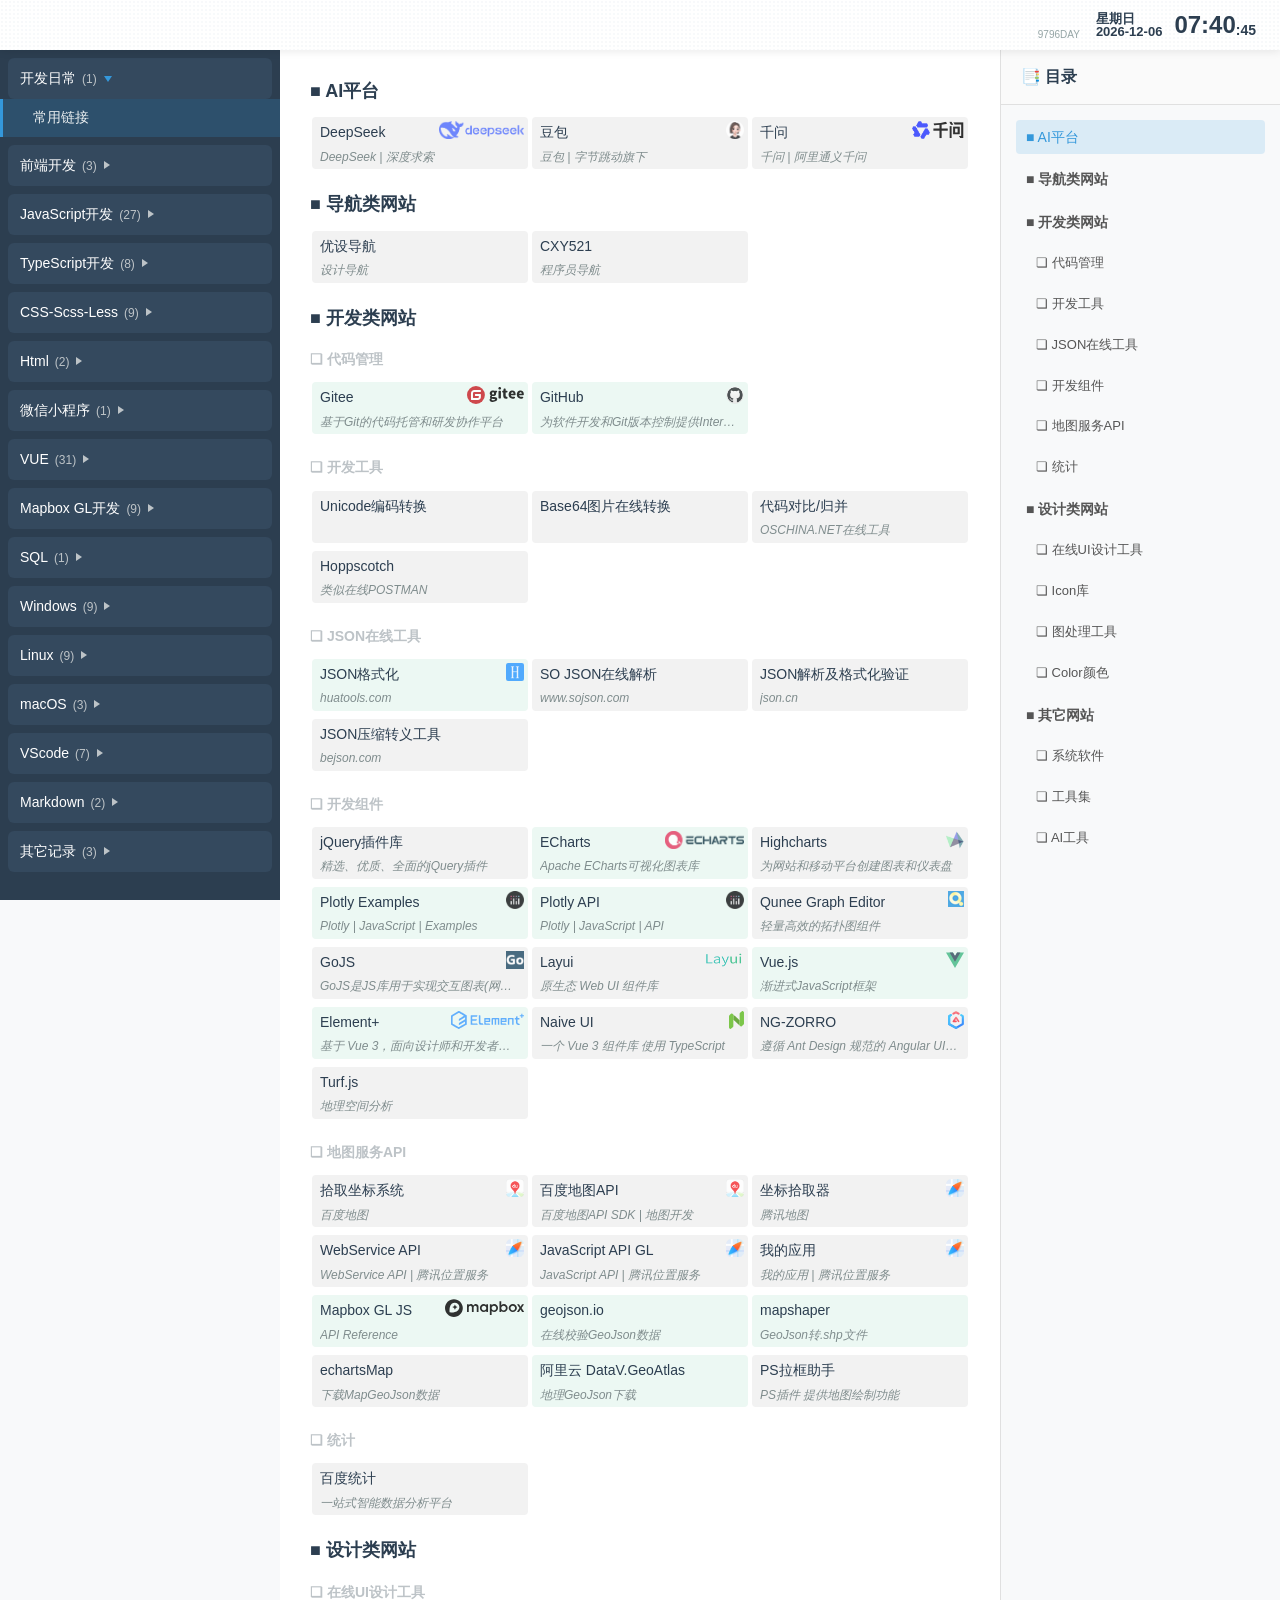
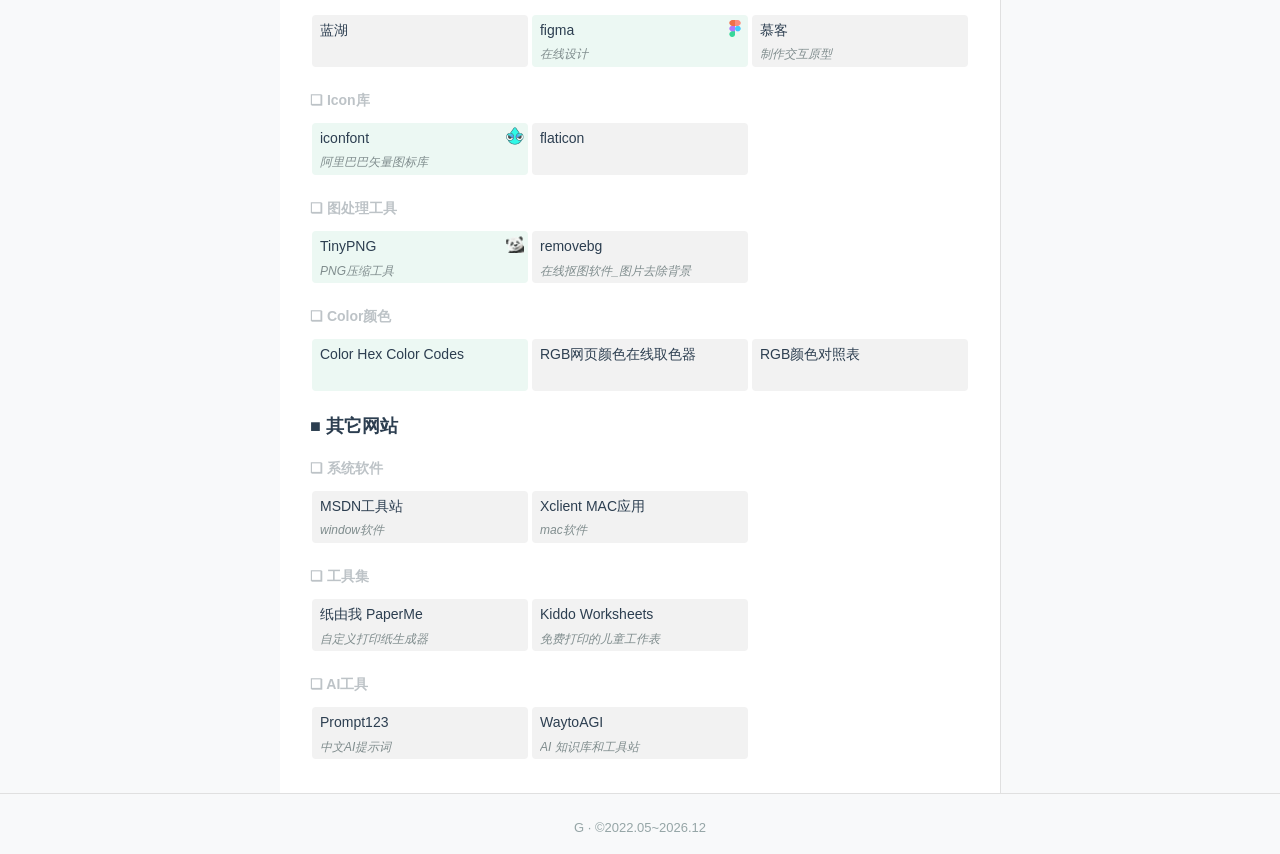
==== commit a2222e88: "v2.0.0" ====
--- a/index.html
+++ b/index.html
@@ -39,7 +39,7 @@
       </div>
 
       <div class="rightmenuwrap">
-        <div class="title">页面目录</div>
+        <div class="title">📑 目录</div>
         <ul></ul>
       </div>
     </div>
--- a/src/css/markdown.css
+++ b/src/css/markdown.css
@@ -1 +1 @@
-:root{--vt-font-family-mono:Menlo, Monaco, Consolas, "Courier New", monospace}.markdown-body{font-size:14px;line-height:1.6;padding:30px;color:#333}.markdown-body *:first-child{margin-top:0 !important}.markdown-body *:last-child{margin-bottom:0 !important}.markdown-body a{color:#337ecc;text-decoration:none;font-weight:bold;cursor:pointer}.markdown-body a.absent{color:#cc0000}.markdown-body a.anchor{display:block;padding-left:25px;margin-left:-18px;cursor:pointer;position:absolute;top:0;left:0;bottom:0}.markdown-body a:first-child h1,.markdown-body a:first-child h2,.markdown-body a:first-child h3,.markdown-body a:first-child h4,.markdown-body a:first-child h5,.markdown-body a:first-child h6{margin-top:0;padding-top:0}.markdown-body strong{font-weight:800}.markdown-body blockquote{margin:0 0 20px;padding:8px 16px;background-color:#f6f6f6;border-left:6px solid #e6e6e6;font-style:normal;font-weight:400;word-break:break-word;border-radius:4px}.markdown-body blockquote>:first-child{margin-top:0}.markdown-body blockquote>:last-child{margin-bottom:0}.markdown-body blockquote h1,.markdown-body blockquote h2,.markdown-body blockquote h3{font-size:16px}.markdown-body blockquote.tip{border-left-color:#42b883;background-color:#42b88310}.markdown-body blockquote.tip .headtitle{color:#42b883;border-bottom-color:#42b88380}.markdown-body blockquote.warn{border-left-color:#f56c6c;background-color:#f56c6c10}.markdown-body blockquote.warn .headtitle{color:#f56c6c;border-bottom-color:#f56c6c80}.markdown-body blockquote.notice{border-left-color:#fa9a42;background-color:#f56c6c10}.markdown-body blockquote.notice .headtitle{color:#fa9a42;border-bottom-color:#fa9a4280}.markdown-body img{max-width:100%;max-height:500px}.markdown-body code{margin:0 2px;padding:0 5px}.markdown-body :not(pre) code{font-size:14px;color:#c7254e;border:1px solid #eaeaea;background-color:#f2f2f2;font-family:var(--vt-font-family-mono)}.markdown-body h1{font-size:22px;color:black}.markdown-body h1:first-child{margin-top:0;padding-top:0}.markdown-body h1:first-child+h2{margin-top:0;padding-top:0}.markdown-body h2{font-size:20px;border-bottom:1px solid #cccccc;color:black}.markdown-body h2:first-child{margin-top:0;padding-top:0}.markdown-body h3{font-size:18px}.markdown-body h4{font-size:16px}.markdown-body h5{font-size:14px}.markdown-body h6{color:#777777;font-size:14px}.markdown-body hr{background:transparent url(../img/icon/md-hr.png) repeat-x 0 0;border:0 none;color:#cccccc;height:4px;padding:0}.markdown-body tt{margin:0 2px;padding:0 5px;white-space:nowrap;border:1px solid #eaeaea;background-color:#f8f8f8;font-family:var(--vt-font-family-mono)}.markdown-body dl{padding:0}.markdown-body dl dt{font-size:14px;font-weight:bold;font-style:italic;padding:0;margin:15px 0 5px}.markdown-body dl dt:first-child{padding:0}.markdown-body dl dt>:first-child{margin-top:0}.markdown-body dl dt>:last-child{margin-bottom:0}.markdown-body dl dd{margin:0 0 15px;padding:0 15px}.markdown-body dl dd>:first-child{margin-top:0}.markdown-body dl dd>:last-child{margin-bottom:0}.markdown-body table{padding:0;width:auto;border-spacing:0;border-collapse:collapse}.markdown-body table tr{border-top:1px solid #dddddd;margin:0;padding:0}.markdown-body table tr th{font-weight:bold;border:1px solid #dddddd;text-align:left;margin:0;padding:6px 13px}.markdown-body table tr th :first-child{margin-top:0}.markdown-body table tr th :last-child{margin-bottom:0}.markdown-body table tr td{border:1px solid #dddddd;text-align:left;margin:0;padding:6px 13px}.markdown-body table tr td :first-child{margin-top:0}.markdown-body table tr td :last-child{margin-bottom:0}.markdown-body table thead tr{color:#fff;background-color:#666}.markdown-body table tbody tr{background-color:white}.markdown-body table tbody tr:nth-child(even){background-color:#f8f8f8}.markdown-body table code{white-space:normal}.markdown-body pre{font-size:13px;line-height:19px;overflow:auto;padding:.2em;background-color:#00000020;position:relative}.markdown-body pre::-webkit-scrollbar{width:6px;height:6px;-webkit-appearance:none;appearance:none}.markdown-body pre::-webkit-scrollbar-thumb{cursor:pointer;border-radius:4px;background:rgba(153,153,153,0.75)}.markdown-body pre::-webkit-scrollbar-track{border-radius:4px;background:rgba(0,0,0,0.1)}.markdown-body pre .title-bar{height:36px;line-height:36px;font-size:14px;font-weight:600;font-family:var(--vt-font-family-mono);color:#333;padding-left:12px;background-color:#f5f7fa50}.markdown-body pre .code-lang{position:absolute;right:8px;top:2px;color:#fff;font-weight:600}.markdown-body pre .code-lang.t44{top:38px}.markdown-body pre code{display:block;margin:0;padding:0;white-space:pre;border:none;font-family:var(--vt-font-family-mono);padding:1em}.markdown-body pre code.hljs::-webkit-scrollbar{height:8px;background-color:rgba(255,255,255,0.05)}.markdown-body pre code.hljs::-webkit-scrollbar-track{background-color:rgba(255,255,255,0.05)}.markdown-body pre code.hljs::-webkit-scrollbar-thumb{height:8px;background-color:rgba(255,255,255,0.3);border-radius:4px}.markdown-body pre code.language-log{white-space:pre-wrap;word-wrap:break-word}.markdown-body pre tt{border:none;font-family:var(--vt-font-family-mono)}.markdown-body span.frame{display:block;overflow:hidden}.markdown-body span.frame>span{border:1px solid #dddddd;display:block;float:left;overflow:hidden;margin:13px 0 0;padding:7px;width:auto}.markdown-body span.frame>span img{display:block;float:left}.markdown-body span.frame>span span{clear:both;color:#333333;display:block;padding:5px 0 0}.markdown-body span.align-center{display:block;overflow:hidden;clear:both}.markdown-body span.align-center>span{display:block;overflow:hidden;margin:13px auto 0;text-align:center}.markdown-body span.align-center>span img{margin:0 auto;text-align:center}.markdown-body span.align-right{display:block;overflow:hidden;clear:both}.markdown-body span.align-right>span{display:block;overflow:hidden;margin:13px 0 0;text-align:right}.markdown-body span.align-right>span img{margin:0;text-align:right}.markdown-body span.float-left{display:block;margin-right:13px;overflow:hidden;float:left}.markdown-body span.float-left span{margin:13px 0 0}.markdown-body span.float-right{display:block;margin-left:13px;overflow:hidden;float:right}.markdown-body span.float-right>span{display:block;overflow:hidden;margin:13px auto 0;text-align:right}.markdown-body span.warn{display:block;padding:4px 8px 4px 30px;color:#e86e30;background:#fef6d5 url(../img/icon/warn.png) no-repeat 8px center}.markdown-body span.error{display:block;padding:4px 8px 4px 30px;color:#ff0000;background:#fcebeb url(../img/icon/error.png) no-repeat 8px center}.markdown-body h1,.markdown-body h2,.markdown-body h3,.markdown-body h4,.markdown-body h5,.markdown-body h6{margin:20px 0 10px;padding:0;font-weight:bold;-webkit-font-smoothing:antialiased;cursor:text;position:relative}.markdown-body h1:hover a.anchor,.markdown-body h2:hover a.anchor,.markdown-body h3:hover a.anchor,.markdown-body h4:hover a.anchor,.markdown-body h5:hover a.anchor,.markdown-body h6:hover a.anchor{background:url(../img/icon/pin-20.png) no-repeat left center;text-decoration:none}.markdown-body h1:first-child,.markdown-body h2:first-child,.markdown-body h3:first-child,.markdown-body h4:first-child,.markdown-body h5:first-child,.markdown-body h6:first-child{margin-top:0;padding-top:0}.markdown-body h1 p,.markdown-body h2 p,.markdown-body h3 p,.markdown-body h4 p,.markdown-body h5 p,.markdown-body h6 p{margin-top:0}.markdown-body h1 tt,.markdown-body h2 tt,.markdown-body h3 tt,.markdown-body h4 tt,.markdown-body h5 tt,.markdown-body h6 tt,.markdown-body h1 code,.markdown-body h2 code,.markdown-body h3 code,.markdown-body h4 code,.markdown-body h5 code,.markdown-body h6 code{font-size:inherit}.markdown-body h1:first-child+h2{margin-top:0;padding-top:0}.markdown-body p,.markdown-body blockquote,.markdown-body ul,.markdown-body ol,.markdown-body dl,.markdown-body li,.markdown-body table,.markdown-body pre{margin:15px 0}.markdown-body ul :first-child,.markdown-body ol :first-child{margin-top:0}.markdown-body ul :last-child,.markdown-body ol :last-child{margin-bottom:0}.markdown-body .highlight pre{background-color:#f8f8f8;border:1px solid #cccccc;font-size:13px;line-height:19px;overflow:auto;padding:6px 10px}.markdown-body ul li p.first{display:inline-block}+:root{--vt-font-family-mono:Menlo, Monaco, Consolas, "Courier New", monospace}.markdown-body{font-size:14px;line-height:1.6;padding:30px;color:#2c3e50;font-family:-apple-system,BlinkMacSystemFont,'Segoe UI','Roboto','Oxygen','Ubuntu','Cantarell',sans-serif}.markdown-body *:first-child{margin-top:0 !important}.markdown-body *:last-child{margin-bottom:0 !important}.markdown-body a{color:#3498db;text-decoration:none;cursor:pointer;transition:color .2s ease}.markdown-body a:hover{color:#2980b9;text-decoration:underline}.markdown-body a.absent{color:#cc0000}.markdown-body a.anchor{display:block;padding-left:25px;margin-left:-18px;cursor:pointer;position:absolute;top:0;left:0;bottom:0}.markdown-body a:first-child h1,.markdown-body a:first-child h2,.markdown-body a:first-child h3,.markdown-body a:first-child h4,.markdown-body a:first-child h5,.markdown-body a:first-child h6{margin-top:0;padding-top:0}.markdown-body strong{font-weight:800}.markdown-body blockquote{margin:20px 0;padding:12px 20px;background-color:#f8f9fa;border-left:4px solid #3498db;font-style:normal;font-weight:400;word-break:break-word;border-radius:6px;color:#555}.markdown-body blockquote>:first-child{margin-top:0}.markdown-body blockquote>:last-child{margin-bottom:0}.markdown-body blockquote h1,.markdown-body blockquote h2,.markdown-body blockquote h3{font-size:16px}.markdown-body blockquote.tip{border-left-color:#2ecc71;background-color:rgba(46,204,113,0.1)}.markdown-body blockquote.tip .headtitle{color:#2ecc71;border-bottom-color:rgba(46,204,113,0.5)}.markdown-body blockquote.warn{border-left-color:#e74c3c;background-color:rgba(231,76,60,0.1)}.markdown-body blockquote.warn .headtitle{color:#e74c3c;border-bottom-color:rgba(231,76,60,0.5)}.markdown-body blockquote.notice{border-left-color:#f39c12;background-color:rgba(243,156,18,0.1)}.markdown-body blockquote.notice .headtitle{color:#f39c12;border-bottom-color:rgba(243,156,18,0.5)}.markdown-body img{max-width:100%;max-height:500px}.markdown-body code{margin:0 2px;padding:0 5px}.markdown-body :not(pre) code{font-size:14px;color:#c7254e;border:1px solid #eaeaea;background-color:#f2f2f2;font-family:var(--vt-font-family-mono)}.markdown-body h1{font-size:28px;color:#2c3e50;font-weight:700;margin-top:32px;margin-bottom:16px;line-height:1.3}.markdown-body h1:first-child{margin-top:0;padding-top:0}.markdown-body h1:first-child+h2{margin-top:0;padding-top:0}.markdown-body h2{font-size:24px;border-bottom:2px solid #eaecef;color:#2c3e50;font-weight:600;margin-top:28px;margin-bottom:14px;padding-bottom:8px;line-height:1.3}.markdown-body h2:first-child{margin-top:0;padding-top:0}.markdown-body h3{font-size:20px;font-weight:600;margin-top:24px;margin-bottom:12px;color:#2c3e50}.markdown-body h4{font-size:18px;font-weight:600;margin-top:20px;margin-bottom:10px;color:#34495e}.markdown-body h5{font-size:16px;font-weight:600;margin-top:18px;margin-bottom:8px;color:#34495e}.markdown-body h6{color:#7f8c8d;font-size:14px;font-weight:600;margin-top:16px;margin-bottom:8px}.markdown-body hr{background:transparent url(../img/icon/md-hr.png) repeat-x 0 0;border:0 none;color:#cccccc;height:4px;padding:0}.markdown-body tt{margin:0 2px;padding:0 5px;white-space:nowrap;border:1px solid #eaeaea;background-color:#f8f8f8;font-family:var(--vt-font-family-mono)}.markdown-body dl{padding:0}.markdown-body dl dt{font-size:14px;font-weight:bold;font-style:italic;padding:0;margin:15px 0 5px}.markdown-body dl dt:first-child{padding:0}.markdown-body dl dt>:first-child{margin-top:0}.markdown-body dl dt>:last-child{margin-bottom:0}.markdown-body dl dd{margin:0 0 15px;padding:0 15px}.markdown-body dl dd>:first-child{margin-top:0}.markdown-body dl dd>:last-child{margin-bottom:0}.markdown-body table{padding:0;width:100%;border-spacing:0;border-collapse:collapse;margin:20px 0;border-radius:6px;overflow:hidden;box-shadow:0 1px 3px rgba(0,0,0,0.1)}.markdown-body table tr{border-top:1px solid #dddddd;margin:0;padding:0}.markdown-body table tr th{font-weight:bold;border:1px solid #dddddd;text-align:left;margin:0;padding:6px 13px}.markdown-body table tr th :first-child{margin-top:0}.markdown-body table tr th :last-child{margin-bottom:0}.markdown-body table tr td{border:1px solid #dddddd;text-align:left;margin:0;padding:6px 13px}.markdown-body table tr td :first-child{margin-top:0}.markdown-body table tr td :last-child{margin-bottom:0}.markdown-body table thead tr{color:#fff;background-color:#34495e;font-weight:600}.markdown-body table tbody tr{background-color:white;transition:background-color .2s ease}.markdown-body table tbody tr:hover{background-color:#f8f9fa}.markdown-body table tbody tr:nth-child(even){background-color:#f8f9fa}.markdown-body table code{white-space:normal}.markdown-body pre{font-size:14px;line-height:1.6;overflow:auto;padding:0;background-color:#00000020;border-radius:8px;position:relative;margin:20px 0;box-shadow:0 2px 8px rgba(0,0,0,0.1)}.markdown-body pre::-webkit-scrollbar{width:6px;height:6px;-webkit-appearance:none;appearance:none}.markdown-body pre::-webkit-scrollbar-thumb{cursor:pointer;border-radius:4px;background:rgba(153,153,153,0.75)}.markdown-body pre::-webkit-scrollbar-track{border-radius:4px;background:rgba(0,0,0,0.1)}.markdown-body pre .title-bar{height:40px;line-height:40px;font-size:13px;font-weight:600;font-family:var(--vt-font-family-mono);color:#555;padding:0 16px;background-color:#f1f3f5;border-radius:8px 8px 0 0;border-bottom:1px solid #e0e0e0}.markdown-body pre .code-lang{position:absolute;right:8px;top:2px;color:#fff;font-weight:600}.markdown-body pre .code-lang.t44{top:38px}.markdown-body pre code{display:block;margin:0;padding:16px;white-space:pre;border:none;font-family:var(--vt-font-family-mono)}.markdown-body pre code.hljs::-webkit-scrollbar{height:8px;background-color:rgba(255,255,255,0.05)}.markdown-body pre code.hljs::-webkit-scrollbar-track{background-color:rgba(255,255,255,0.05)}.markdown-body pre code.hljs::-webkit-scrollbar-thumb{height:8px;background-color:rgba(255,255,255,0.3);border-radius:4px}.markdown-body pre code.language-log{white-space:pre-wrap;word-wrap:break-word}.markdown-body pre tt{border:none;font-family:var(--vt-font-family-mono)}.markdown-body span.frame{display:block;overflow:hidden}.markdown-body span.frame>span{border:1px solid #dddddd;display:block;float:left;overflow:hidden;margin:13px 0 0;padding:7px;width:auto}.markdown-body span.frame>span img{display:block;float:left}.markdown-body span.frame>span span{clear:both;color:#333333;display:block;padding:5px 0 0}.markdown-body span.align-center{display:block;overflow:hidden;clear:both}.markdown-body span.align-center>span{display:block;overflow:hidden;margin:13px auto 0;text-align:center}.markdown-body span.align-center>span img{margin:0 auto;text-align:center}.markdown-body span.align-right{display:block;overflow:hidden;clear:both}.markdown-body span.align-right>span{display:block;overflow:hidden;margin:13px 0 0;text-align:right}.markdown-body span.align-right>span img{margin:0;text-align:right}.markdown-body span.float-left{display:block;margin-right:13px;overflow:hidden;float:left}.markdown-body span.float-left span{margin:13px 0 0}.markdown-body span.float-right{display:block;margin-left:13px;overflow:hidden;float:right}.markdown-body span.float-right>span{display:block;overflow:hidden;margin:13px auto 0;text-align:right}.markdown-body span.warn{display:block;padding:4px 8px 4px 30px;color:#e86e30;background:#fef6d5 url(../img/icon/warn.png) no-repeat 8px center}.markdown-body span.error{display:block;padding:4px 8px 4px 30px;color:#ff0000;background:#fcebeb url(../img/icon/error.png) no-repeat 8px center}.markdown-body h1,.markdown-body h2,.markdown-body h3,.markdown-body h4,.markdown-body h5,.markdown-body h6{margin:20px 0 10px;padding:0;font-weight:bold;-webkit-font-smoothing:antialiased;cursor:text;position:relative}.markdown-body h1:hover a.anchor,.markdown-body h2:hover a.anchor,.markdown-body h3:hover a.anchor,.markdown-body h4:hover a.anchor,.markdown-body h5:hover a.anchor,.markdown-body h6:hover a.anchor{background:url(../img/icon/pin-20.png) no-repeat left center;text-decoration:none}.markdown-body h1:first-child,.markdown-body h2:first-child,.markdown-body h3:first-child,.markdown-body h4:first-child,.markdown-body h5:first-child,.markdown-body h6:first-child{margin-top:0;padding-top:0}.markdown-body h1 p,.markdown-body h2 p,.markdown-body h3 p,.markdown-body h4 p,.markdown-body h5 p,.markdown-body h6 p{margin-top:0}.markdown-body h1 tt,.markdown-body h2 tt,.markdown-body h3 tt,.markdown-body h4 tt,.markdown-body h5 tt,.markdown-body h6 tt,.markdown-body h1 code,.markdown-body h2 code,.markdown-body h3 code,.markdown-body h4 code,.markdown-body h5 code,.markdown-body h6 code{font-size:inherit}.markdown-body h1:first-child+h2{margin-top:0;padding-top:0}.markdown-body p,.markdown-body blockquote,.markdown-body ul,.markdown-body ol,.markdown-body dl,.markdown-body li,.markdown-body table,.markdown-body pre{margin:15px 0}.markdown-body ul :first-child,.markdown-body ol :first-child{margin-top:0}.markdown-body ul :last-child,.markdown-body ol :last-child{margin-bottom:0}.markdown-body .highlight pre{background-color:#f8f8f8;border:1px solid #cccccc;font-size:13px;line-height:19px;overflow:auto;padding:6px 10px}.markdown-body ul li p.first{display:inline-block}
--- a/src/css/index.css
+++ b/src/css/index.css
@@ -1 +1 @@
-*{border:0;margin:0;padding:0;-webkit-box-sizing:content-box;-moz-box-sizing:content-box;box-sizing:content-box}ol,ul,li{margin:0;padding:0;list-style:none}html,body{height:100%;margin:0;font-family:Inter,Helvetica Neue,Helvetica,PingFang SC,Hiragino Sans GB,Microsoft YaHei,\5fae\8f6f\96c5\9ed1,Arial,sans-serif;background-color:var(--bg-color-body)}:root{--text-color:#00323c;--text-color-a-7:rgba(0,50,60,0.7);--text-color-a-8:rgba(0,50,60,0.8);--text-color-a-9:rgba(0,50,60,0.9);--text-color-hover:#42b883;--text-color-active:#42b883;--text-color-description:#5a5a5a;--text-color-black:#000;--text-color-black-8:rgba(0,0,0,0.8);--text-color-gray:#666;--text-color-gray-y1:#999;--bg-color-body:#fafafa;--bg-color-main:rgba(255,255,255,0.8);--bg-color-black:#000;--bg-color-black-15:rgba(0,0,0,0.15);--bg-color-black-7:rgba(0,0,0,0.7);--bg-color-style-1-1:rgba(66,184,131,0.1);--border-color:#ccc;--border-color-active:#42b883;--font-family-main:PingFang SC, Microsoft YaHei;--font-family-sub:"Courier New", Microsoft YaHei}.home-container{width:100%;overflow:hidden}.home-container .box-container{width:100%;overflow:hidden}.home-container .box-container .head-box{z-index:2;width:100%;height:38px;position:fixed;top:0;left:0;right:0;background-image:radial-gradient(transparent 1px, #fff 1px);background-size:4px 4px;backdrop-filter:saturate(50%) blur(4px);-webkit-backdrop-filter:saturate(50%) blur(4px);box-shadow:0 2px 4px 0 rgba(0,0,0,0.08);display:flex;justify-content:space-between}.home-container .box-container .head-box .leftwrap{overflow:hidden}.home-container .box-container .head-box .leftwrap .leftmenutab{float:left;display:none;width:24px;height:38px;margin-left:24px;background-image:url(../img/icon/icon_menu.png);background-repeat:no-repeat;background-position:center;background-size:contain;cursor:pointer}.home-container .box-container .head-box .rightwrap{display:flex;justify-content:flex-end;margin-right:24px}.home-container .box-container .head-box .rightwrap .timebox{display:flex}.home-container .box-container .head-box .rightwrap .timebox span{font-family:PingFang SC;font-weight:800;display:flex;align-items:center}.home-container .box-container .head-box .rightwrap .timebox span.day{line-height:14px;font-size:12px;cursor:pointer}.home-container .box-container .head-box .rightwrap .timebox span.hhmm{font-size:30px;margin-left:4px;cursor:pointer}.home-container .box-container .head-box .rightwrap .timebox span.ss{display:flex;width:20px;align-items:flex-end;line-height:26px;font-size:13px;margin-left:2px;cursor:pointer}.home-container .box-container .head-box .rightwrap .retiretime{align-content:end;line-height:24px;font-size:10px;color:var(--text-color-gray);margin-right:12px;cursor:pointer}.home-container .box-container .head-box .progress-bar{position:absolute;left:0;bottom:0;width:0%;height:2px;background:linear-gradient(270deg, rgba(0,0,0,0) 0%, #42b883 8.33%, #07e1df 91.15%, rgba(0,0,0,0) 100%);transition:width .1s ease-out}.home-container .box-container .sidebar-box{z-index:1;position:fixed;left:0;top:38px;bottom:0;width:320px;height:calc(100% - 38px);background-color:var(--bg-color-main);border-radius:5px;box-shadow:0 2px 4px 0 rgba(0,0,0,0.05);overflow-x:hidden;overflow-y:auto}.home-container .box-container .sidebar-box:hover::-webkit-scrollbar{display:block}.home-container .box-container .sidebar-box::-webkit-scrollbar{display:none;width:8px;background-color:rgba(220,220,220,0.1);border-radius:2px}.home-container .box-container .sidebar-box::-webkit-scrollbar-track{background-color:rgba(220,220,220,0.1)}.home-container .box-container .sidebar-box::-webkit-scrollbar-thumb{width:8px;background-color:rgba(200,200,200,0.3);border-radius:2px}.home-container .box-container .sidebar-box .mdlists>li{margin-top:12px}.home-container .box-container .sidebar-box .mdlists>li .sidebar-group{padding-left:16px;cursor:pointer}.home-container .box-container .sidebar-box .mdlists>li .sidebar-group span{line-height:36px;font-size:16px;font-weight:bold;color:var(--text-color);font-family:var(--font-family-main)}.home-container .box-container .sidebar-box .mdlists>li .sidebar-group span:hover{color:var(--text-color-hover)}.home-container .box-container .sidebar-box .mdlists>li .sidebar-group span.arrow{position:relative;top:-0.12em;left:.5em;display:inline-block;width:0;height:0}.home-container .box-container .sidebar-box .mdlists>li .sidebar-group span.arrow.right{border-top:4px solid transparent;border-bottom:4px solid transparent;border-left:6px solid var(--border-color)}.home-container .box-container .sidebar-box .mdlists>li .sidebar-group span.arrow.down{border-left:4px solid transparent;border-right:4px solid transparent;border-top:6px solid var(--border-color-active)}.home-container .box-container .sidebar-box .mdlists>li .sidebar-group span>i{color:var(--text-color-a-8);font-size:12px;font-style:normal;margin-left:6px}.home-container .box-container .sidebar-box .mdlists>li>ul{display:none}.home-container .box-container .sidebar-box .mdlists>li>ul>li{color:var(--text-color);font-size:14px;padding:6px 16px 6px 34px;cursor:pointer;font-family:var(--font-family-sub)}.home-container .box-container .sidebar-box .mdlists>li>ul>li.sidebar-item:hover{color:var(--text-color-hover)}.home-container .box-container .sidebar-box .mdlists>li>ul>li.sidebar-item.actived{font-weight:600;color:var(--text-color-active);border-left:4px solid var(--border-color-active);padding-left:30px;background-color:var(--bg-color-style-1-1)}.home-container .box-container .sidebar-box .mdlists>li>ul>li.sidebar-submenu{color:var(--text-color);font-weight:bold;padding-left:25px;background:linear-gradient(90deg, rgba(0,0,0,0) 0%, #aaaaaa60 10%, #aaaaaa10 60%, rgba(0,0,0,0) 100%)}.home-container .box-container .sidebar-box .mdlists>li>ul>li.sidebar-submenu>i{color:var(--text-color-a-8);font-size:12px;font-style:normal;margin-left:6px}.home-container .box-container .sidebar-box .mdlists>li.open>ul{display:block}.home-container .box-container .main-box{float:left;width:860px;min-width:0;margin-left:508px;margin-top:38px;background-color:var(--bg-color-main);border-radius:5px;box-shadow:0 2px 4px 0 rgba(0,0,0,0.05)}.home-container .box-container .rightmenuwrap{float:left;margin-top:54px;margin-left:30px;background-color:var(--bg-color-main);border-radius:5px;box-shadow:0 2px 4px 0 rgba(0,0,0,0.05);padding:8px 16px 16px;box-sizing:border-box;max-width:calc(100vw - 508px - 860px - 60px - 16px);max-height:calc(100vh - 38px - 32px);overflow-x:hidden;overflow-y:auto}.home-container .box-container .rightmenuwrap:hover::-webkit-scrollbar{display:block}.home-container .box-container .rightmenuwrap::-webkit-scrollbar{display:none;width:8px;background-color:rgba(220,220,220,0.1);border-radius:2px}.home-container .box-container .rightmenuwrap::-webkit-scrollbar-track{background-color:rgba(220,220,220,0.1)}.home-container .box-container .rightmenuwrap::-webkit-scrollbar-thumb{width:8px;background-color:rgba(200,200,200,0.3);border-radius:2px}.home-container .box-container .rightmenuwrap.fixed{position:fixed;top:0}.home-container .box-container .rightmenuwrap .title{color:var(--text-color);font-weight:bold;line-height:32px}.home-container .box-container .rightmenuwrap ul li{line-height:24px;font-size:14px;color:var(--text-color);text-decoration:none;font-family:var(--font-family-sub)}.home-container .box-container .rightmenuwrap ul li.rightmenu1 span{font-weight:800}.home-container .box-container .rightmenuwrap ul li.rightmenu2{padding-left:10px}.home-container .box-container .rightmenuwrap ul li.rightmenu2>span{color:var(--text-color-a-9);font-size:13.8px}.home-container .box-container .rightmenuwrap ul li.rightmenu3{padding-left:20px}.home-container .box-container .rightmenuwrap ul li.rightmenu3>span{color:var(--text-color-a-8);font-size:13.6px}.home-container .box-container .rightmenuwrap ul li.rightmenu4{padding-left:30px}.home-container .box-container .rightmenuwrap ul li.rightmenu4>span{color:var(--text-color-a-7);font-size:13.4px}.home-container .box-container .rightmenuwrap ul li>span{cursor:pointer}.home-container .box-container .rightmenuwrap ul li>span:hover{color:var(--text-color-hover);border-bottom:1px solid var(--border-color-active)}.footer-wrap{width:100%;line-height:32px;text-align:center;color:var(--text-color-black-8);font-size:12px;box-sizing:border-box;padding:32px 0 16px 320px;background:var(--bg-color-body)}.back-top-btn{display:none;position:fixed;right:90px;bottom:50px;width:48px;height:48px;background-image:url(../img/backtop.svg);cursor:pointer;opacity:.5;transition:.5s;transition-delay:.2s;border-radius:50%}.back-top-btn:hover{opacity:.9;bottom:58px;background-color:var(--bg-color-black-15)}.back-top-btn.toping{opacity:.9;bottom:200px}#outerdiv{z-index:2;position:fixed;top:0;left:0;background-color:var(--bg-color-black-7);width:100%;height:100%;display:none}#outerdiv>div{width:100%;height:100%;overflow:hidden;display:flex;justify-content:center;align-items:center}#outerdiv>div>img{border:5px solid #fff}.webpagewrap{padding:-16px}.webpagewrap h1{font-size:18px;color:var(--text-color-black)}.webpagewrap h2{font-size:14px;color:var(--text-color-gray-y1);border:none;position:relative}.webpagewrap h2::before{position:absolute;left:0;right:0;bottom:0;content:"";border-bottom:1px dashed var(var(--text-color-gray-y1))}.webpagewrap .weblistwrap{width:100%;overflow:hidden;margin-top:8px}.webpagewrap .weblistwrap li{float:left;width:calc(100% / 3 - 4px);height:52px;margin:4px 2px !important;box-sizing:border-box;position:relative}.webpagewrap .weblistwrap li.tag a{background-color:#ECF8F3}.webpagewrap .weblistwrap li.tag a:hover{background-color:#D9F1E7}.webpagewrap .weblistwrap li a{display:block;width:100%;height:100%;padding:4px 8px;border-radius:4px;box-sizing:border-box;position:relative;background-color:#f2f2f2}.webpagewrap .weblistwrap li a:hover{background-color:#e5e5e5}.webpagewrap .weblistwrap li a:hover>span{color:var(--text-color-hover)}.webpagewrap .weblistwrap li a>span{color:var(--text-color)}.webpagewrap .weblistwrap li a>span.icon{width:100%;height:100%;display:block;position:absolute;right:0;top:0;z-index:1;background-repeat:no-repeat;background-position:right 4px top 4px;background-size:auto 18px;opacity:.8}.webpagewrap .weblistwrap li a>i{width:100%;height:22px;line-height:22px;margin-top:2px;display:block;color:var(--text-color-description);font-size:12px;font-weight:normal;overflow:hidden;white-space:nowrap;text-overflow:ellipsis}.webpagewrap .weblistwrap li .icon_element{background-image:url(../img/webicon/element-plus-logo.svg)}.webpagewrap .weblistwrap li .icon_huatools{background-image:url(../img/webicon/huatools.png)}.webpagewrap .weblistwrap li .icon_gitee{background-image:url(../img/webicon/gitee.svg)}.webpagewrap .weblistwrap li .icon_figma{background-image:url(../img/webicon/figma.png)}.webpagewrap .weblistwrap li .icon_deepseek{background-image:url(../img/webicon/deepseek-logo.png)}.webpagewrap .weblistwrap li .icon_echart{background-image:url(../img/webicon/echart-logo.png)}.webpagewrap .weblistwrap li .icon_highcharts{background-image:url(../img/webicon/highcharts-logo.png)}.webpagewrap .weblistwrap li .icon_iconfont{background-image:url(../img/webicon/iconfont-logo.svg)}.webpagewrap .weblistwrap li .icon_mapbox{background-image:url(../img/webicon/mapbox-logo.svg)}.webpagewrap .weblistwrap li .icon_ngzorro{background-image:url(../img/webicon/ng-zorro-logo.svg)}.webpagewrap .weblistwrap li .icon_layui{background-image:url(../img/webicon/Layui-logo.png)}.webpagewrap .weblistwrap li .icon_naiveui{background-image:url(../img/webicon/naiveui-logo.svg)}.webpagewrap .weblistwrap li .icon_github{background-image:url(../img/webicon/github-logo.png)}.webpagewrap .weblistwrap li .icon_vuejs{background-image:url(../img/webicon/vuejs-logo.svg)}.webpagewrap .weblistwrap li .icon_plotly{background-image:url(../img/webicon/plotly-logo.png)}.webpagewrap .weblistwrap li .icon_Qunee{background-image:url(../img/webicon/Qunee-logo.png);background-size:auto !important}.webpagewrap .weblistwrap li .icon_doubao{background-image:url(../img/webicon/doubao-logo.png)}.webpagewrap .weblistwrap li .icon_qianwen{background-image:url(../img/webicon/qianwen-logo.png)}.webpagewrap .weblistwrap li .icon_map_qq{background-image:url(../img/webicon/mapqq-logo.png)}.webpagewrap .weblistwrap li .icon_map_baidu{background-image:url(../img/webicon/mapbaidu-logo.png)}.webpagewrap .weblistwrap li .icon_GoJS{background-image:url(../img/webicon/gojs-logo.png)}.webpagewrap .weblistwrap li .icon_tinypng{background-image:url(../img/webicon/tinypng-logo.png)}.mobileView .home-container .box-container .head-box .leftwrap .leftmenutab{display:block}.mobileView .home-container .sidebar-box{display:none;z-index:10;width:80%;background-color:var(--bg-color-body);font-size:14px}.mobileView .home-container .main-box{width:100%;margin-left:0;border-radius:0}.mobileView .home-container .main-box .markdown-body{padding:.3rem}.mobileView .home-container .main-box .markdown-body table tr td{word-break:break-word}.mobileView .home-container .rightmenuwrap{display:none}.mobileView .footer-wrap{line-height:.32rem;padding:.32rem 0 .16rem 0}.mobileView .back-top-btn{right:.3rem;bottom:.5rem;width:.48rem;height:.48rem;background-size:contain}.mobileView .back-top-btn.toping{bottom:2rem}.mobileView .webpagewrap .weblistwrap li{width:100%}+*{border:0;margin:0;padding:0;-webkit-box-sizing:content-box;-moz-box-sizing:content-box;box-sizing:content-box}ol,ul,li{margin:0;padding:0;list-style:none}html,body{height:100%;margin:0;font-family:Inter,Helvetica Neue,Helvetica,PingFang SC,Hiragino Sans GB,Microsoft YaHei,\5fae\8f6f\96c5\9ed1,Arial,sans-serif;background-color:var(--bg-color-body)}:root{--text-color:#2c3e50;--text-color-a-7:rgba(44,62,80,0.7);--text-color-a-8:rgba(44,62,80,0.8);--text-color-a-9:rgba(44,62,80,0.9);--text-color-hover:#3498db;--text-color-active:#3498db;--text-color-description:#7f8c8d;--text-color-black:#2c3e50;--text-color-black-8:rgba(44,62,80,0.8);--text-color-gray:#95a5a6;--text-color-gray-y1:#bdc3c7;--bg-color-body:#f8f9fa;--bg-color-main:rgba(255,255,255,0.95);--bg-color-black:#2c3e50;--bg-color-black-15:rgba(44,62,80,0.15);--bg-color-black-7:rgba(44,62,80,0.7);--bg-color-style-1-1:rgba(52,152,219,0.1);--border-color:#e0e0e0;--border-color-active:#3498db;--font-family-main:-apple-system, BlinkMacSystemFont, 'Segoe UI', 'Roboto', 'Oxygen', 'Ubuntu', 'Cantarell', sans-serif;--font-family-sub:'SFMono-Regular', Consolas, 'Liberation Mono', Menlo, monospace}.home-container{width:100%;overflow:hidden}.home-container .box-container{width:100%;overflow:hidden}.home-container .box-container .head-box{z-index:2;width:100%;height:50px;position:fixed;top:0;left:0;right:0;background-image:radial-gradient(transparent 1px, #fff 1px);background-size:4px 4px;backdrop-filter:saturate(180%) blur(20px);-webkit-backdrop-filter:saturate(180%) blur(20px);box-shadow:0 2px 8px 0 rgba(0,0,0,0.08);display:flex;justify-content:space-between;align-items:center}.home-container .box-container .head-box .leftwrap{overflow:hidden}.home-container .box-container .head-box .leftwrap .leftmenutab{float:left;display:none;width:24px;height:24px;margin-left:16px;background-image:url(../img/icon/icon_menu.png);background-repeat:no-repeat;background-position:center;background-size:contain;cursor:pointer;border-radius:4px;transition:all .2s ease}.home-container .box-container .head-box .leftwrap .leftmenutab:hover{background-color:var(--bg-color-style-1-1)}.home-container .box-container .head-box .rightwrap{display:flex;justify-content:flex-end;margin-right:24px}.home-container .box-container .head-box .rightwrap .timebox{display:flex;align-items:center}.home-container .box-container .head-box .rightwrap .timebox span{font-family:var(--font-family-main);font-weight:600;display:flex;align-items:center;color:var(--text-color);transition:color .2s ease}.home-container .box-container .head-box .rightwrap .timebox span:hover{color:var(--text-color-hover)}.home-container .box-container .head-box .rightwrap .timebox span.day{line-height:1;font-size:13px;cursor:pointer;padding:4px 8px;border-radius:4px}.home-container .box-container .head-box .rightwrap .timebox span.day:hover{background-color:var(--bg-color-style-1-1)}.home-container .box-container .head-box .rightwrap .timebox span.hhmm{font-size:24px;cursor:pointer;border-radius:4px;margin-left:4px}.home-container .box-container .head-box .rightwrap .timebox span.hhmm:hover{background-color:var(--bg-color-style-1-1)}.home-container .box-container .head-box .rightwrap .timebox span.ss{width:auto;align-items:center;line-height:1;font-size:14px;cursor:pointer;border-radius:4px;margin-top:10px}.home-container .box-container .head-box .rightwrap .timebox span.ss:hover{background-color:var(--bg-color-style-1-1)}.home-container .box-container .head-box .rightwrap .retiretime{margin-top:20px;height:12px;line-height:12px;font-size:10px;color:var(--text-color-gray);cursor:pointer;padding:4px 8px;border-radius:4px;transition:all .2s ease}.home-container .box-container .head-box .rightwrap .retiretime:hover{color:var(--text-color-hover);background-color:var(--bg-color-style-1-1)}.home-container .box-container .head-box .progress-bar{position:absolute;left:0;bottom:0;width:0%;height:3px;background:linear-gradient(90deg, #3498db 0%, #2ecc71 100%);transition:width .2s ease-out;border-radius:0 2px 2px 0}.home-container .box-container .sidebar-box{z-index:1;position:fixed;left:0;top:50px;bottom:0;width:280px;height:calc(100% - 50px);background-color:#2c3e50;border-right:none;overflow-x:hidden;overflow-y:auto;transition:all .3s ease;color:white}.home-container .box-container .sidebar-box::-webkit-scrollbar{display:none;width:6px;background-color:rgba(0,0,0,0.2)}.home-container .box-container .sidebar-box::-webkit-scrollbar-track{background-color:rgba(0,0,0,0.2)}.home-container .box-container .sidebar-box::-webkit-scrollbar-thumb{width:6px;background-color:rgba(255,255,255,0.2);border-radius:3px}.home-container .box-container .sidebar-box::-webkit-scrollbar-thumb:hover{background-color:rgba(255,255,255,0.3)}.home-container .box-container .sidebar-box .mdlists>li{margin-top:8px}.home-container .box-container .sidebar-box .mdlists>li .sidebar-group{padding-left:12px;cursor:pointer;border-radius:6px;margin:0 8px;transition:all .3s ease;background-color:#34495e}.home-container .box-container .sidebar-box .mdlists>li .sidebar-group:hover{background-color:#3d566e}.home-container .box-container .sidebar-box .mdlists>li .sidebar-group span{line-height:40px;font-size:14px;font-weight:500;color:white;font-family:var(--font-family-main)}.home-container .box-container .sidebar-box .mdlists>li .sidebar-group span:hover{color:#ecf0f1}.home-container .box-container .sidebar-box .mdlists>li .sidebar-group span.arrow{position:relative;top:-1px;left:.5em;display:inline-block;width:0;height:0}.home-container .box-container .sidebar-box .mdlists>li .sidebar-group span.arrow.right{border-top:4px solid transparent;border-bottom:4px solid transparent;border-left:6px solid #bdc3c7}.home-container .box-container .sidebar-box .mdlists>li .sidebar-group span.arrow.down{border-left:4px solid transparent;border-right:4px solid transparent;border-top:6px solid #3498db}.home-container .box-container .sidebar-box .mdlists>li .sidebar-group span>i{color:#bdc3c7;font-size:12px;font-style:normal;margin-left:6px}.home-container .box-container .sidebar-box .mdlists>li>ul{display:none;background-color:#2c3e50}.home-container .box-container .sidebar-box .mdlists>li>ul>li{color:white;font-size:14px;padding:10px 15px 10px 30px;cursor:pointer;font-family:var(--font-family-sub);border-radius:0;margin:0;transition:all .3s ease;background-color:transparent;border-left:3px solid transparent}.home-container .box-container .sidebar-box .mdlists>li>ul>li:not(.sidebar-submenu):hover{background-color:rgba(255,255,255,0.05);border-left-color:#3498db;transform:translateX(3px);color:#ecf0f1}.home-container .box-container .sidebar-box .mdlists>li>ul>li.sidebar-item.actived{font-weight:500;color:#ecf0f1;background-color:rgba(52,152,219,0.2);border-left-color:#3498db;transform:none}.home-container .box-container .sidebar-box .mdlists>li>ul>li.sidebar-submenu{color:white;font-weight:500;padding:5px 15px 5px 25px;background:linear-gradient(90deg, rgba(0,0,0,0) 0%, rgba(255,255,255,0.1) 10%, rgba(255,255,255,0.05) 60%, rgba(0,0,0,0) 100%)}.home-container .box-container .sidebar-box .mdlists>li>ul>li.sidebar-submenu>i{color:#bdc3c7;font-size:12px;font-style:normal;margin-left:6px}.home-container .box-container .sidebar-box .mdlists>li.open>ul{display:block}.home-container .box-container .main-box{float:left;width:calc(100% - 280px - 280px);min-width:600px;margin-left:280px;margin-right:280px;margin-top:50px;background-color:var(--bg-color-main);border-left:none;border-right:1px solid var(--border-color);min-height:calc(100vh - 50px)}.home-container .box-container .rightmenuwrap{position:fixed;right:0;top:50px;width:280px;background-color:#f8f9fa;border-left:1px solid #e0e0e0;padding:0;box-sizing:border-box;height:calc(100vh - 50px);transition:all .3s ease;display:flex;flex-direction:column}.home-container .box-container .rightmenuwrap.fixed{position:fixed;top:0}.home-container .box-container .rightmenuwrap .title{color:#2c3e50;font-weight:600;line-height:1.5;font-size:16px;margin:0;padding:15px 20px;border-bottom:1px solid #e0e0e0;background-color:#fafafa;flex-shrink:0}.home-container .box-container .rightmenuwrap ul{padding:15px;margin:0;flex:1;overflow-y:auto;overflow-x:hidden}.home-container .box-container .rightmenuwrap ul:hover::-webkit-scrollbar{display:block}.home-container .box-container .rightmenuwrap ul::-webkit-scrollbar{display:none;width:6px;background-color:#f1f1f1}.home-container .box-container .rightmenuwrap ul::-webkit-scrollbar-track{background-color:#f1f1f1}.home-container .box-container .rightmenuwrap ul::-webkit-scrollbar-thumb{width:6px;background-color:#888;border-radius:4px}.home-container .box-container .rightmenuwrap ul::-webkit-scrollbar-thumb:hover{background-color:#555}.home-container .box-container .rightmenuwrap ul li{line-height:1.6;font-size:13px;color:#555;text-decoration:none;font-family:var(--font-family-main);padding:0;margin-bottom:8px;transition:all .2s ease}.home-container .box-container .rightmenuwrap ul li.rightmenu1 span{font-weight:600;font-size:14px;display:block;padding:6px 10px;border-radius:4px;cursor:pointer}.home-container .box-container .rightmenuwrap ul li.rightmenu1 span:hover{background-color:rgba(52,152,219,0.1);color:#3498db}.home-container .box-container .rightmenuwrap ul li.rightmenu2{padding-left:10px}.home-container .box-container .rightmenuwrap ul li.rightmenu2>span{color:#555;font-size:13px;display:block;padding:6px 10px;border-radius:4px;cursor:pointer}.home-container .box-container .rightmenuwrap ul li.rightmenu2>span:hover{background-color:rgba(52,152,219,0.1);color:#3498db}.home-container .box-container .rightmenuwrap ul li.rightmenu3{padding-left:20px}.home-container .box-container .rightmenuwrap ul li.rightmenu3>span{color:#555;font-size:13px;display:block;padding:6px 10px;border-radius:4px;cursor:pointer}.home-container .box-container .rightmenuwrap ul li.rightmenu3>span:hover{background-color:rgba(52,152,219,0.1);color:#3498db}.home-container .box-container .rightmenuwrap ul li.rightmenu4{padding-left:30px}.home-container .box-container .rightmenuwrap ul li.rightmenu4>span{color:#555;font-size:13px;display:block;padding:6px 10px;border-radius:4px;cursor:pointer}.home-container .box-container .rightmenuwrap ul li.rightmenu4>span:hover{background-color:rgba(52,152,219,0.1);color:#3498db}.home-container .box-container .rightmenuwrap ul li>span{display:block;padding:6px 10px;border-radius:4px;cursor:pointer;transition:all .2s ease}.home-container .box-container .rightmenuwrap ul li>span:hover{background-color:rgba(52,152,219,0.1);color:#3498db}.home-container .box-container .rightmenuwrap ul li>span.active{background-color:rgba(52,152,219,0.15);color:#3498db;font-weight:500}.footer-wrap{width:100%;line-height:1.5;text-align:center;color:var(--text-color-gray);font-size:13px;box-sizing:border-box;padding:24px 0 16px 0;background:var(--bg-color-body);border-top:1px solid var(--border-color)}.back-top-btn{display:none;position:fixed;right:30px;bottom:30px;width:40px;height:40px;background:url(../img/backtop.svg) no-repeat center center;background-size:30px;cursor:pointer;opacity:.5;transition:.5s;transition-delay:.2s;border-radius:50%;box-shadow:0 2px 10px rgba(0,0,0,0.2)}.back-top-btn:hover{opacity:1;background-color:#2980b9;transform:translateY(-3px);box-shadow:0 4px 15px rgba(0,0,0,0.3)}.back-top-btn.toping{opacity:1;transform:translateY(0)}#outerdiv{z-index:2;position:fixed;top:0;left:0;background-color:var(--bg-color-black-7);width:100%;height:100%;display:none}#outerdiv>div{width:100%;height:100%;overflow:hidden;display:flex;justify-content:center;align-items:center}#outerdiv>div>img{border:5px solid #fff}.webpagewrap{padding:-16px}.webpagewrap h1{font-size:18px;color:var(--text-color-black)}.webpagewrap h2{font-size:14px;color:var(--text-color-gray-y1);border:none;position:relative}.webpagewrap h2::before{position:absolute;left:0;right:0;bottom:0;content:"";border-bottom:1px dashed var(var(--text-color-gray-y1))}.webpagewrap .weblistwrap{width:100%;overflow:hidden;margin-top:8px}.webpagewrap .weblistwrap li{float:left;width:calc(100% / 3 - 4px);height:52px;margin:4px 2px !important;box-sizing:border-box;position:relative}.webpagewrap .weblistwrap li.tag a{background-color:#ECF8F3}.webpagewrap .weblistwrap li.tag a:hover{background-color:#D9F1E7}.webpagewrap .weblistwrap li a{display:block;width:100%;height:100%;padding:4px 8px;border-radius:4px;box-sizing:border-box;position:relative;background-color:#f2f2f2}.webpagewrap .weblistwrap li a:hover{background-color:#e5e5e5}.webpagewrap .weblistwrap li a:hover>span{color:var(--text-color-hover)}.webpagewrap .weblistwrap li a>span{color:var(--text-color)}.webpagewrap .weblistwrap li a>span.icon{width:100%;height:100%;display:block;position:absolute;right:0;top:0;z-index:1;background-repeat:no-repeat;background-position:right 4px top 4px;background-size:auto 18px;opacity:.8}.webpagewrap .weblistwrap li a>i{width:100%;height:22px;line-height:22px;margin-top:2px;display:block;color:var(--text-color-description);font-size:12px;font-weight:normal;overflow:hidden;white-space:nowrap;text-overflow:ellipsis}.webpagewrap .weblistwrap li .icon_element{background-image:url(../img/webicon/element-plus-logo.svg)}.webpagewrap .weblistwrap li .icon_huatools{background-image:url(../img/webicon/huatools.png)}.webpagewrap .weblistwrap li .icon_gitee{background-image:url(../img/webicon/gitee.svg)}.webpagewrap .weblistwrap li .icon_figma{background-image:url(../img/webicon/figma.png)}.webpagewrap .weblistwrap li .icon_deepseek{background-image:url(../img/webicon/deepseek-logo.png)}.webpagewrap .weblistwrap li .icon_echart{background-image:url(../img/webicon/echart-logo.png)}.webpagewrap .weblistwrap li .icon_highcharts{background-image:url(../img/webicon/highcharts-logo.png)}.webpagewrap .weblistwrap li .icon_iconfont{background-image:url(../img/webicon/iconfont-logo.svg)}.webpagewrap .weblistwrap li .icon_mapbox{background-image:url(../img/webicon/mapbox-logo.svg)}.webpagewrap .weblistwrap li .icon_ngzorro{background-image:url(../img/webicon/ng-zorro-logo.svg)}.webpagewrap .weblistwrap li .icon_layui{background-image:url(../img/webicon/Layui-logo.png)}.webpagewrap .weblistwrap li .icon_naiveui{background-image:url(../img/webicon/naiveui-logo.svg)}.webpagewrap .weblistwrap li .icon_github{background-image:url(../img/webicon/github-logo.png)}.webpagewrap .weblistwrap li .icon_vuejs{background-image:url(../img/webicon/vuejs-logo.svg)}.webpagewrap .weblistwrap li .icon_plotly{background-image:url(../img/webicon/plotly-logo.png)}.webpagewrap .weblistwrap li .icon_Qunee{background-image:url(../img/webicon/Qunee-logo.png);background-size:auto !important}.webpagewrap .weblistwrap li .icon_doubao{background-image:url(../img/webicon/doubao-logo.png)}.webpagewrap .weblistwrap li .icon_qianwen{background-image:url(../img/webicon/qianwen-logo.png)}.webpagewrap .weblistwrap li .icon_map_qq{background-image:url(../img/webicon/mapqq-logo.png)}.webpagewrap .weblistwrap li .icon_map_baidu{background-image:url(../img/webicon/mapbaidu-logo.png)}.webpagewrap .weblistwrap li .icon_GoJS{background-image:url(../img/webicon/gojs-logo.png)}.webpagewrap .weblistwrap li .icon_tinypng{background-image:url(../img/webicon/tinypng-logo.png)}.mobileView .home-container .box-container .head-box .leftwrap .leftmenutab{display:block}.mobileView .home-container .sidebar-box{display:none;z-index:10;width:80%;background-color:#2c3e50;font-size:14px;box-shadow:2px 0 10px rgba(0,0,0,0.3);color:white}.mobileView .home-container .main-box{min-width:auto;width:100%;margin-left:0;margin-right:0;border-radius:0;border:none}.mobileView .home-container .main-box .markdown-body{padding:.2rem}.mobileView .home-container .main-box .markdown-body table tr td{word-break:break-word}.mobileView .home-container .rightmenuwrap{display:none}.mobileView .footer-wrap{line-height:.32rem;padding:.2rem 0 .12rem 0}.mobileView .back-top-btn{right:.3rem;bottom:.5rem;width:.48rem;height:.48rem;background-size:contain}.mobileView .back-top-btn.toping{bottom:2rem}.mobileView .webpagewrap .weblistwrap li{width:100%}
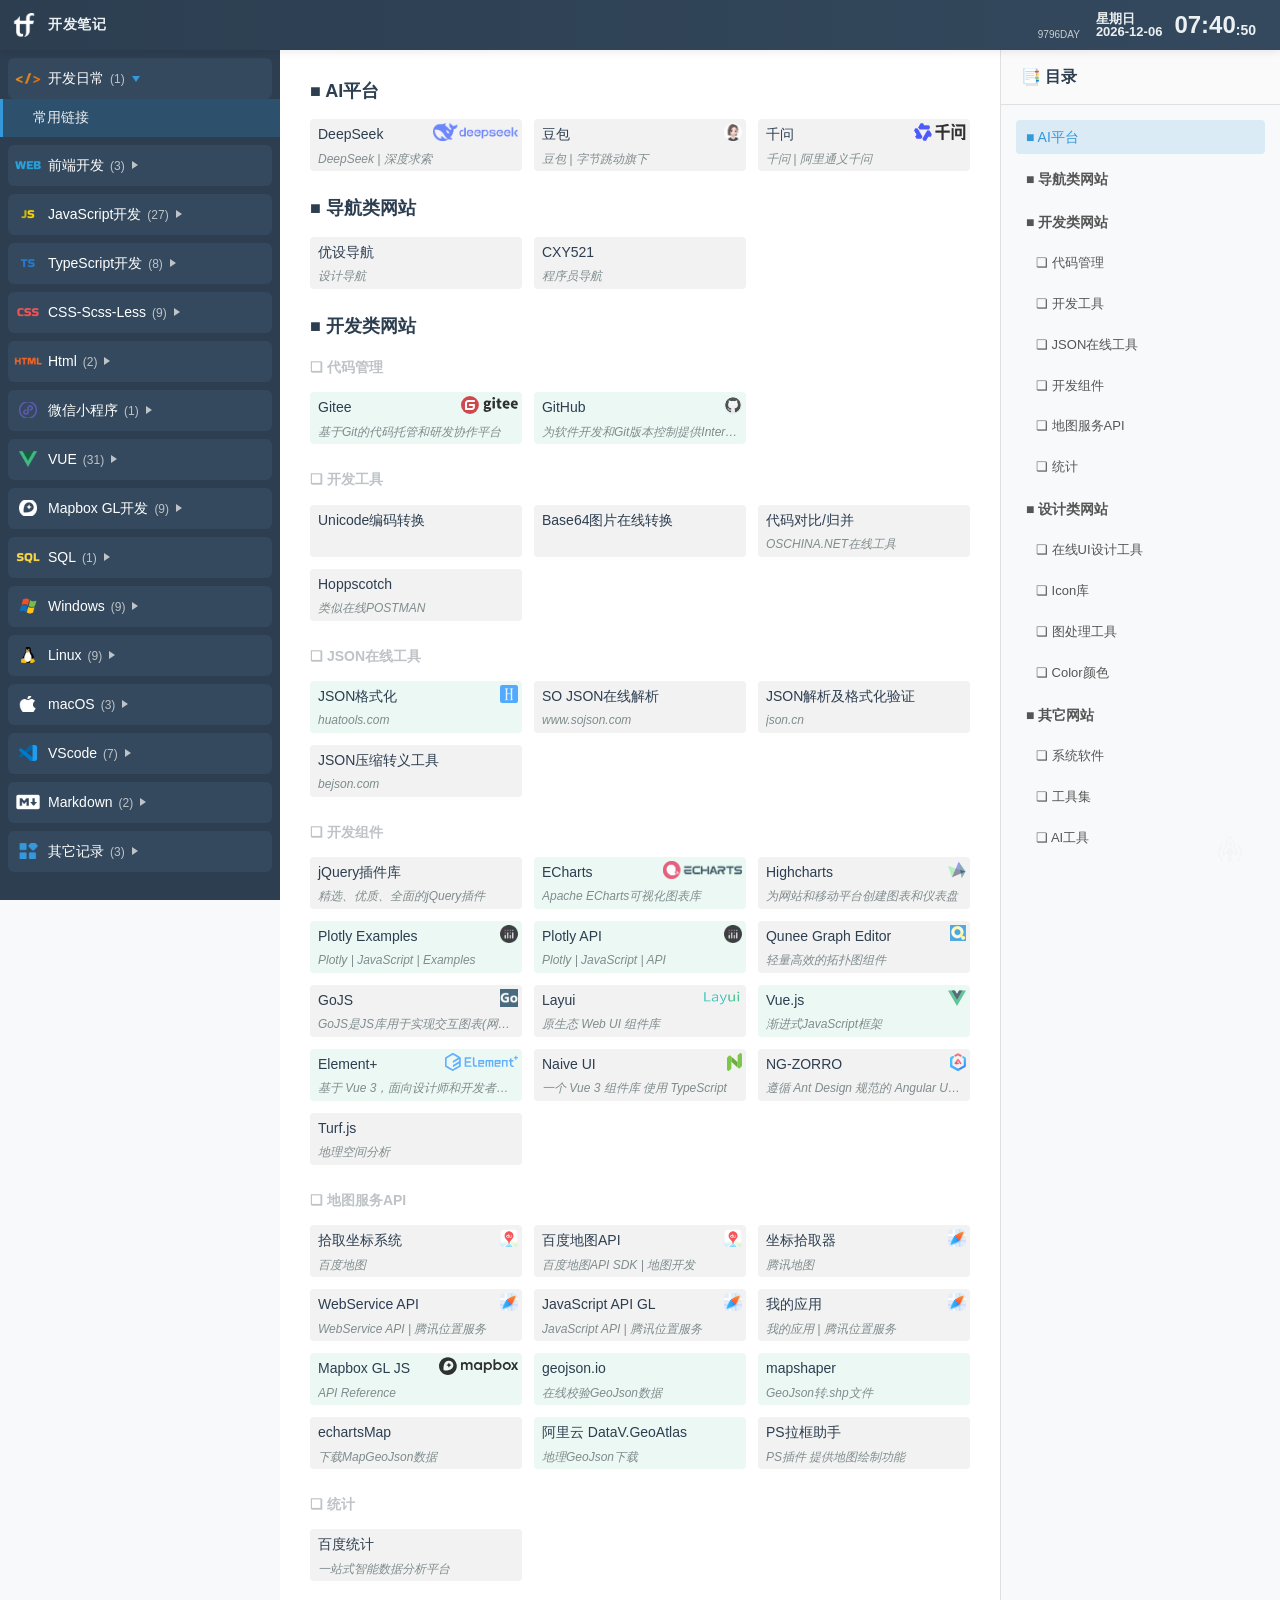
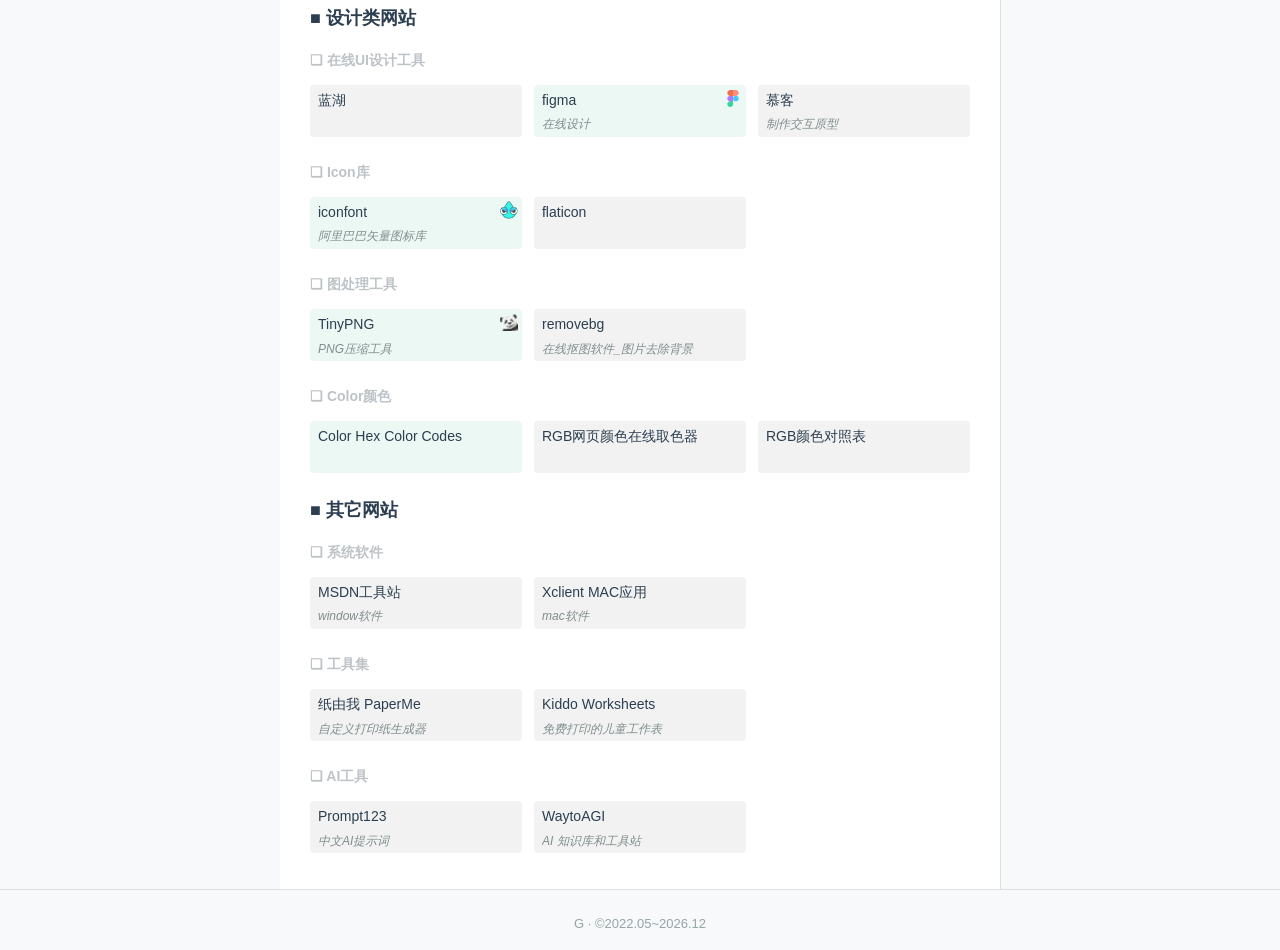
==== commit f502fce5: "update" ====
--- a/index.html
+++ b/index.html
@@ -17,6 +17,7 @@
     <div class="box-container">
       <div class="head-box">
         <div class="leftwrap">
+          <div class="logo" onclick="openIndexPage()">开发笔记</div>
           <div class="leftmenutab"></div>
         </div>
         <div class="rightwrap">
--- a/src/css/index.css
+++ b/src/css/index.css
@@ -1 +1 @@
-*{border:0;margin:0;padding:0;-webkit-box-sizing:content-box;-moz-box-sizing:content-box;box-sizing:content-box}ol,ul,li{margin:0;padding:0;list-style:none}html,body{height:100%;margin:0;font-family:Inter,Helvetica Neue,Helvetica,PingFang SC,Hiragino Sans GB,Microsoft YaHei,\5fae\8f6f\96c5\9ed1,Arial,sans-serif;background-color:var(--bg-color-body)}:root{--text-color:#2c3e50;--text-color-a-7:rgba(44,62,80,0.7);--text-color-a-8:rgba(44,62,80,0.8);--text-color-a-9:rgba(44,62,80,0.9);--text-color-hover:#3498db;--text-color-active:#3498db;--text-color-description:#7f8c8d;--text-color-black:#2c3e50;--text-color-black-8:rgba(44,62,80,0.8);--text-color-gray:#95a5a6;--text-color-gray-y1:#bdc3c7;--bg-color-body:#f8f9fa;--bg-color-main:rgba(255,255,255,0.95);--bg-color-black:#2c3e50;--bg-color-black-15:rgba(44,62,80,0.15);--bg-color-black-7:rgba(44,62,80,0.7);--bg-color-style-1-1:rgba(52,152,219,0.1);--border-color:#e0e0e0;--border-color-active:#3498db;--font-family-main:-apple-system, BlinkMacSystemFont, 'Segoe UI', 'Roboto', 'Oxygen', 'Ubuntu', 'Cantarell', sans-serif;--font-family-sub:'SFMono-Regular', Consolas, 'Liberation Mono', Menlo, monospace}.home-container{width:100%;overflow:hidden}.home-container .box-container{width:100%;overflow:hidden}.home-container .box-container .head-box{z-index:2;width:100%;height:50px;position:fixed;top:0;left:0;right:0;background-image:radial-gradient(transparent 1px, #fff 1px);background-size:4px 4px;backdrop-filter:saturate(180%) blur(20px);-webkit-backdrop-filter:saturate(180%) blur(20px);box-shadow:0 2px 8px 0 rgba(0,0,0,0.08);display:flex;justify-content:space-between;align-items:center}.home-container .box-container .head-box .leftwrap{overflow:hidden}.home-container .box-container .head-box .leftwrap .leftmenutab{float:left;display:none;width:24px;height:24px;margin-left:16px;background-image:url(../img/icon/icon_menu.png);background-repeat:no-repeat;background-position:center;background-size:contain;cursor:pointer;border-radius:4px;transition:all .2s ease}.home-container .box-container .head-box .leftwrap .leftmenutab:hover{background-color:var(--bg-color-style-1-1)}.home-container .box-container .head-box .rightwrap{display:flex;justify-content:flex-end;margin-right:24px}.home-container .box-container .head-box .rightwrap .timebox{display:flex;align-items:center}.home-container .box-container .head-box .rightwrap .timebox span{font-family:var(--font-family-main);font-weight:600;display:flex;align-items:center;color:var(--text-color);transition:color .2s ease}.home-container .box-container .head-box .rightwrap .timebox span:hover{color:var(--text-color-hover)}.home-container .box-container .head-box .rightwrap .timebox span.day{line-height:1;font-size:13px;cursor:pointer;padding:4px 8px;border-radius:4px}.home-container .box-container .head-box .rightwrap .timebox span.day:hover{background-color:var(--bg-color-style-1-1)}.home-container .box-container .head-box .rightwrap .timebox span.hhmm{font-size:24px;cursor:pointer;border-radius:4px;margin-left:4px}.home-container .box-container .head-box .rightwrap .timebox span.hhmm:hover{background-color:var(--bg-color-style-1-1)}.home-container .box-container .head-box .rightwrap .timebox span.ss{width:auto;align-items:center;line-height:1;font-size:14px;cursor:pointer;border-radius:4px;margin-top:10px}.home-container .box-container .head-box .rightwrap .timebox span.ss:hover{background-color:var(--bg-color-style-1-1)}.home-container .box-container .head-box .rightwrap .retiretime{margin-top:20px;height:12px;line-height:12px;font-size:10px;color:var(--text-color-gray);cursor:pointer;padding:4px 8px;border-radius:4px;transition:all .2s ease}.home-container .box-container .head-box .rightwrap .retiretime:hover{color:var(--text-color-hover);background-color:var(--bg-color-style-1-1)}.home-container .box-container .head-box .progress-bar{position:absolute;left:0;bottom:0;width:0%;height:3px;background:linear-gradient(90deg, #3498db 0%, #2ecc71 100%);transition:width .2s ease-out;border-radius:0 2px 2px 0}.home-container .box-container .sidebar-box{z-index:1;position:fixed;left:0;top:50px;bottom:0;width:280px;height:calc(100% - 50px);background-color:#2c3e50;border-right:none;overflow-x:hidden;overflow-y:auto;transition:all .3s ease;color:white}.home-container .box-container .sidebar-box::-webkit-scrollbar{display:none;width:6px;background-color:rgba(0,0,0,0.2)}.home-container .box-container .sidebar-box::-webkit-scrollbar-track{background-color:rgba(0,0,0,0.2)}.home-container .box-container .sidebar-box::-webkit-scrollbar-thumb{width:6px;background-color:rgba(255,255,255,0.2);border-radius:3px}.home-container .box-container .sidebar-box::-webkit-scrollbar-thumb:hover{background-color:rgba(255,255,255,0.3)}.home-container .box-container .sidebar-box .mdlists>li{margin-top:8px}.home-container .box-container .sidebar-box .mdlists>li .sidebar-group{padding-left:12px;cursor:pointer;border-radius:6px;margin:0 8px;transition:all .3s ease;background-color:#34495e}.home-container .box-container .sidebar-box .mdlists>li .sidebar-group:hover{background-color:#3d566e}.home-container .box-container .sidebar-box .mdlists>li .sidebar-group span{line-height:40px;font-size:14px;font-weight:500;color:white;font-family:var(--font-family-main)}.home-container .box-container .sidebar-box .mdlists>li .sidebar-group span:hover{color:#ecf0f1}.home-container .box-container .sidebar-box .mdlists>li .sidebar-group span.arrow{position:relative;top:-1px;left:.5em;display:inline-block;width:0;height:0}.home-container .box-container .sidebar-box .mdlists>li .sidebar-group span.arrow.right{border-top:4px solid transparent;border-bottom:4px solid transparent;border-left:6px solid #bdc3c7}.home-container .box-container .sidebar-box .mdlists>li .sidebar-group span.arrow.down{border-left:4px solid transparent;border-right:4px solid transparent;border-top:6px solid #3498db}.home-container .box-container .sidebar-box .mdlists>li .sidebar-group span>i{color:#bdc3c7;font-size:12px;font-style:normal;margin-left:6px}.home-container .box-container .sidebar-box .mdlists>li>ul{display:none;background-color:#2c3e50}.home-container .box-container .sidebar-box .mdlists>li>ul>li{color:white;font-size:14px;padding:10px 15px 10px 30px;cursor:pointer;font-family:var(--font-family-sub);border-radius:0;margin:0;transition:all .3s ease;background-color:transparent;border-left:3px solid transparent}.home-container .box-container .sidebar-box .mdlists>li>ul>li:not(.sidebar-submenu):hover{background-color:rgba(255,255,255,0.05);border-left-color:#3498db;transform:translateX(3px);color:#ecf0f1}.home-container .box-container .sidebar-box .mdlists>li>ul>li.sidebar-item.actived{font-weight:500;color:#ecf0f1;background-color:rgba(52,152,219,0.2);border-left-color:#3498db;transform:none}.home-container .box-container .sidebar-box .mdlists>li>ul>li.sidebar-submenu{color:white;font-weight:500;padding:5px 15px 5px 25px;background:linear-gradient(90deg, rgba(0,0,0,0) 0%, rgba(255,255,255,0.1) 10%, rgba(255,255,255,0.05) 60%, rgba(0,0,0,0) 100%)}.home-container .box-container .sidebar-box .mdlists>li>ul>li.sidebar-submenu>i{color:#bdc3c7;font-size:12px;font-style:normal;margin-left:6px}.home-container .box-container .sidebar-box .mdlists>li.open>ul{display:block}.home-container .box-container .main-box{float:left;width:calc(100% - 280px - 280px);min-width:600px;margin-left:280px;margin-right:280px;margin-top:50px;background-color:var(--bg-color-main);border-left:none;border-right:1px solid var(--border-color);min-height:calc(100vh - 50px)}.home-container .box-container .rightmenuwrap{position:fixed;right:0;top:50px;width:280px;background-color:#f8f9fa;border-left:1px solid #e0e0e0;padding:0;box-sizing:border-box;height:calc(100vh - 50px);transition:all .3s ease;display:flex;flex-direction:column}.home-container .box-container .rightmenuwrap.fixed{position:fixed;top:0}.home-container .box-container .rightmenuwrap .title{color:#2c3e50;font-weight:600;line-height:1.5;font-size:16px;margin:0;padding:15px 20px;border-bottom:1px solid #e0e0e0;background-color:#fafafa;flex-shrink:0}.home-container .box-container .rightmenuwrap ul{padding:15px;margin:0;flex:1;overflow-y:auto;overflow-x:hidden}.home-container .box-container .rightmenuwrap ul:hover::-webkit-scrollbar{display:block}.home-container .box-container .rightmenuwrap ul::-webkit-scrollbar{display:none;width:6px;background-color:#f1f1f1}.home-container .box-container .rightmenuwrap ul::-webkit-scrollbar-track{background-color:#f1f1f1}.home-container .box-container .rightmenuwrap ul::-webkit-scrollbar-thumb{width:6px;background-color:#888;border-radius:4px}.home-container .box-container .rightmenuwrap ul::-webkit-scrollbar-thumb:hover{background-color:#555}.home-container .box-container .rightmenuwrap ul li{line-height:1.6;font-size:13px;color:#555;text-decoration:none;font-family:var(--font-family-main);padding:0;margin-bottom:8px;transition:all .2s ease}.home-container .box-container .rightmenuwrap ul li.rightmenu1 span{font-weight:600;font-size:14px;display:block;padding:6px 10px;border-radius:4px;cursor:pointer}.home-container .box-container .rightmenuwrap ul li.rightmenu1 span:hover{background-color:rgba(52,152,219,0.1);color:#3498db}.home-container .box-container .rightmenuwrap ul li.rightmenu2{padding-left:10px}.home-container .box-container .rightmenuwrap ul li.rightmenu2>span{color:#555;font-size:13px;display:block;padding:6px 10px;border-radius:4px;cursor:pointer}.home-container .box-container .rightmenuwrap ul li.rightmenu2>span:hover{background-color:rgba(52,152,219,0.1);color:#3498db}.home-container .box-container .rightmenuwrap ul li.rightmenu3{padding-left:20px}.home-container .box-container .rightmenuwrap ul li.rightmenu3>span{color:#555;font-size:13px;display:block;padding:6px 10px;border-radius:4px;cursor:pointer}.home-container .box-container .rightmenuwrap ul li.rightmenu3>span:hover{background-color:rgba(52,152,219,0.1);color:#3498db}.home-container .box-container .rightmenuwrap ul li.rightmenu4{padding-left:30px}.home-container .box-container .rightmenuwrap ul li.rightmenu4>span{color:#555;font-size:13px;display:block;padding:6px 10px;border-radius:4px;cursor:pointer}.home-container .box-container .rightmenuwrap ul li.rightmenu4>span:hover{background-color:rgba(52,152,219,0.1);color:#3498db}.home-container .box-container .rightmenuwrap ul li>span{display:block;padding:6px 10px;border-radius:4px;cursor:pointer;transition:all .2s ease}.home-container .box-container .rightmenuwrap ul li>span:hover{background-color:rgba(52,152,219,0.1);color:#3498db}.home-container .box-container .rightmenuwrap ul li>span.active{background-color:rgba(52,152,219,0.15);color:#3498db;font-weight:500}.footer-wrap{width:100%;line-height:1.5;text-align:center;color:var(--text-color-gray);font-size:13px;box-sizing:border-box;padding:24px 0 16px 0;background:var(--bg-color-body);border-top:1px solid var(--border-color)}.back-top-btn{display:none;position:fixed;right:30px;bottom:30px;width:40px;height:40px;background:url(../img/backtop.svg) no-repeat center center;background-size:30px;cursor:pointer;opacity:.5;transition:.5s;transition-delay:.2s;border-radius:50%;box-shadow:0 2px 10px rgba(0,0,0,0.2)}.back-top-btn:hover{opacity:1;background-color:#2980b9;transform:translateY(-3px);box-shadow:0 4px 15px rgba(0,0,0,0.3)}.back-top-btn.toping{opacity:1;transform:translateY(0)}#outerdiv{z-index:2;position:fixed;top:0;left:0;background-color:var(--bg-color-black-7);width:100%;height:100%;display:none}#outerdiv>div{width:100%;height:100%;overflow:hidden;display:flex;justify-content:center;align-items:center}#outerdiv>div>img{border:5px solid #fff}.webpagewrap{padding:-16px}.webpagewrap h1{font-size:18px;color:var(--text-color-black)}.webpagewrap h2{font-size:14px;color:var(--text-color-gray-y1);border:none;position:relative}.webpagewrap h2::before{position:absolute;left:0;right:0;bottom:0;content:"";border-bottom:1px dashed var(var(--text-color-gray-y1))}.webpagewrap .weblistwrap{width:100%;overflow:hidden;margin-top:8px}.webpagewrap .weblistwrap li{float:left;width:calc(100% / 3 - 4px);height:52px;margin:4px 2px !important;box-sizing:border-box;position:relative}.webpagewrap .weblistwrap li.tag a{background-color:#ECF8F3}.webpagewrap .weblistwrap li.tag a:hover{background-color:#D9F1E7}.webpagewrap .weblistwrap li a{display:block;width:100%;height:100%;padding:4px 8px;border-radius:4px;box-sizing:border-box;position:relative;background-color:#f2f2f2}.webpagewrap .weblistwrap li a:hover{background-color:#e5e5e5}.webpagewrap .weblistwrap li a:hover>span{color:var(--text-color-hover)}.webpagewrap .weblistwrap li a>span{color:var(--text-color)}.webpagewrap .weblistwrap li a>span.icon{width:100%;height:100%;display:block;position:absolute;right:0;top:0;z-index:1;background-repeat:no-repeat;background-position:right 4px top 4px;background-size:auto 18px;opacity:.8}.webpagewrap .weblistwrap li a>i{width:100%;height:22px;line-height:22px;margin-top:2px;display:block;color:var(--text-color-description);font-size:12px;font-weight:normal;overflow:hidden;white-space:nowrap;text-overflow:ellipsis}.webpagewrap .weblistwrap li .icon_element{background-image:url(../img/webicon/element-plus-logo.svg)}.webpagewrap .weblistwrap li .icon_huatools{background-image:url(../img/webicon/huatools.png)}.webpagewrap .weblistwrap li .icon_gitee{background-image:url(../img/webicon/gitee.svg)}.webpagewrap .weblistwrap li .icon_figma{background-image:url(../img/webicon/figma.png)}.webpagewrap .weblistwrap li .icon_deepseek{background-image:url(../img/webicon/deepseek-logo.png)}.webpagewrap .weblistwrap li .icon_echart{background-image:url(../img/webicon/echart-logo.png)}.webpagewrap .weblistwrap li .icon_highcharts{background-image:url(../img/webicon/highcharts-logo.png)}.webpagewrap .weblistwrap li .icon_iconfont{background-image:url(../img/webicon/iconfont-logo.svg)}.webpagewrap .weblistwrap li .icon_mapbox{background-image:url(../img/webicon/mapbox-logo.svg)}.webpagewrap .weblistwrap li .icon_ngzorro{background-image:url(../img/webicon/ng-zorro-logo.svg)}.webpagewrap .weblistwrap li .icon_layui{background-image:url(../img/webicon/Layui-logo.png)}.webpagewrap .weblistwrap li .icon_naiveui{background-image:url(../img/webicon/naiveui-logo.svg)}.webpagewrap .weblistwrap li .icon_github{background-image:url(../img/webicon/github-logo.png)}.webpagewrap .weblistwrap li .icon_vuejs{background-image:url(../img/webicon/vuejs-logo.svg)}.webpagewrap .weblistwrap li .icon_plotly{background-image:url(../img/webicon/plotly-logo.png)}.webpagewrap .weblistwrap li .icon_Qunee{background-image:url(../img/webicon/Qunee-logo.png);background-size:auto !important}.webpagewrap .weblistwrap li .icon_doubao{background-image:url(../img/webicon/doubao-logo.png)}.webpagewrap .weblistwrap li .icon_qianwen{background-image:url(../img/webicon/qianwen-logo.png)}.webpagewrap .weblistwrap li .icon_map_qq{background-image:url(../img/webicon/mapqq-logo.png)}.webpagewrap .weblistwrap li .icon_map_baidu{background-image:url(../img/webicon/mapbaidu-logo.png)}.webpagewrap .weblistwrap li .icon_GoJS{background-image:url(../img/webicon/gojs-logo.png)}.webpagewrap .weblistwrap li .icon_tinypng{background-image:url(../img/webicon/tinypng-logo.png)}.mobileView .home-container .box-container .head-box .leftwrap .leftmenutab{display:block}.mobileView .home-container .sidebar-box{display:none;z-index:10;width:80%;background-color:#2c3e50;font-size:14px;box-shadow:2px 0 10px rgba(0,0,0,0.3);color:white}.mobileView .home-container .main-box{min-width:auto;width:100%;margin-left:0;margin-right:0;border-radius:0;border:none}.mobileView .home-container .main-box .markdown-body{padding:.2rem}.mobileView .home-container .main-box .markdown-body table tr td{word-break:break-word}.mobileView .home-container .rightmenuwrap{display:none}.mobileView .footer-wrap{line-height:.32rem;padding:.2rem 0 .12rem 0}.mobileView .back-top-btn{right:.3rem;bottom:.5rem;width:.48rem;height:.48rem;background-size:contain}.mobileView .back-top-btn.toping{bottom:2rem}.mobileView .webpagewrap .weblistwrap li{width:100%}+*{border:0;margin:0;padding:0;-webkit-box-sizing:content-box;-moz-box-sizing:content-box;box-sizing:content-box}ol,ul,li{margin:0;padding:0;list-style:none}html,body{height:100%;margin:0;font-family:Inter,Helvetica Neue,Helvetica,PingFang SC,Hiragino Sans GB,Microsoft YaHei,\5fae\8f6f\96c5\9ed1,Arial,sans-serif;background-color:var(--bg-color-body)}:root{--text-color:#2c3e50;--text-color-a-7:rgba(44,62,80,0.7);--text-color-a-8:rgba(44,62,80,0.8);--text-color-a-9:rgba(44,62,80,0.9);--text-color-hover:#3498db;--text-color-active:#3498db;--text-color-description:#7f8c8d;--text-color-black:#2c3e50;--text-color-black-8:rgba(44,62,80,0.8);--text-color-gray:#95a5a6;--text-color-gray-y1:#bdc3c7;--bg-color-body:#f8f9fa;--bg-color-main:rgba(255,255,255,0.95);--bg-color-black:#2c3e50;--bg-color-black-15:rgba(44,62,80,0.15);--bg-color-black-7:rgba(44,62,80,0.7);--bg-color-style-1-1:rgba(52,152,219,0.1);--border-color:#e0e0e0;--border-color-active:#3498db;--font-family-main:-apple-system, BlinkMacSystemFont, 'Segoe UI', 'Roboto', 'Oxygen', 'Ubuntu', 'Cantarell', sans-serif;--font-family-sub:'SFMono-Regular', Consolas, 'Liberation Mono', Menlo, monospace}.home-container{width:100%;overflow:hidden}.home-container .box-container{width:100%;overflow:hidden}.home-container .box-container .head-box{z-index:2;width:100%;height:50px;position:fixed;top:0;left:0;right:0;background-image:linear-gradient(90deg, #2c3e50 0%, #34495e 100%);box-shadow:0 2px 8px 0 rgba(0,0,0,0.08);color:#ecf0f1;display:flex;justify-content:space-between;align-items:center}.home-container .box-container .head-box .leftwrap{overflow:hidden;display:flex;align-items:center;justify-content:flex-start}.home-container .box-container .head-box .leftwrap .logo{height:50px;background:url(../img/logo.png) no-repeat left center;background-size:24px 24px;padding-left:36px;margin-left:12px;cursor:pointer;display:flex;align-items:center;font-size:14px;font-weight:bolder;color:#ecf0f1;letter-spacing:.05em;font-family:sans-serif,Helvetica Neue,Helvetica,PingFang SC,Tahoma,Arial}.home-container .box-container .head-box .leftwrap .leftmenutab{float:left;display:none;width:24px;height:24px;margin-left:16px;background-image:url(../img/icon/icon_menu.png);background-repeat:no-repeat;background-position:center;background-size:contain;cursor:pointer;border-radius:4px;transition:all .2s ease}.home-container .box-container .head-box .leftwrap .leftmenutab:hover{background-color:var(--bg-color-style-1-1)}.home-container .box-container .head-box .rightwrap{display:flex;justify-content:flex-end;margin-right:24px}.home-container .box-container .head-box .rightwrap .timebox{display:flex;align-items:center}.home-container .box-container .head-box .rightwrap .timebox span{font-family:var(--font-family-main);font-weight:600;display:flex;align-items:center;color:#ecf0f1;transition:color .2s ease}.home-container .box-container .head-box .rightwrap .timebox span:hover{color:#ffffff}.home-container .box-container .head-box .rightwrap .timebox span.day{line-height:1;font-size:13px;cursor:pointer;padding:4px 8px;border-radius:4px}.home-container .box-container .head-box .rightwrap .timebox span.day:hover{background-color:var(--bg-color-style-1-1)}.home-container .box-container .head-box .rightwrap .timebox span.hhmm{font-size:24px;cursor:pointer;border-radius:4px;margin-left:4px}.home-container .box-container .head-box .rightwrap .timebox span.hhmm:hover{background-color:var(--bg-color-style-1-1)}.home-container .box-container .head-box .rightwrap .timebox span.ss{width:auto;align-items:center;line-height:1;font-size:14px;cursor:pointer;border-radius:4px;margin-top:10px}.home-container .box-container .head-box .rightwrap .timebox span.ss:hover{background-color:var(--bg-color-style-1-1)}.home-container .box-container .head-box .rightwrap .retiretime{margin-top:20px;height:12px;line-height:12px;font-size:10px;color:rgba(236,240,241,0.8);cursor:pointer;padding:4px 8px;border-radius:4px;transition:all .2s ease}.home-container .box-container .head-box .rightwrap .retiretime:hover{color:#ffffff;background-color:rgba(255,255,255,0.08)}.home-container .box-container .head-box .progress-bar{position:absolute;left:0;bottom:0;width:0%;height:3px;background:linear-gradient(90deg, #3498db 0%, #2ecc71 100%);transition:width .2s ease-out;border-radius:0 2px 2px 0}.home-container .box-container .sidebar-box{z-index:1;position:fixed;left:0;top:50px;bottom:0;width:280px;height:calc(100% - 50px);background-color:#2c3e50;border-right:none;overflow-x:hidden;overflow-y:auto;transition:all .3s ease;color:white}.home-container .box-container .sidebar-box::-webkit-scrollbar{display:none;width:6px;background-color:rgba(0,0,0,0.2)}.home-container .box-container .sidebar-box::-webkit-scrollbar-track{background-color:rgba(0,0,0,0.2)}.home-container .box-container .sidebar-box::-webkit-scrollbar-thumb{width:6px;background-color:rgba(255,255,255,0.2);border-radius:3px}.home-container .box-container .sidebar-box::-webkit-scrollbar-thumb:hover{background-color:rgba(255,255,255,0.3)}.home-container .box-container .sidebar-box .mdlists>li{margin-top:8px}.home-container .box-container .sidebar-box .mdlists>li .sidebar-group{padding-left:6px;cursor:pointer;border-radius:6px;margin:0 8px;transition:all .3s ease;background-color:#34495e}.home-container .box-container .sidebar-box .mdlists>li .sidebar-group:hover{background-color:#3d566e}.home-container .box-container .sidebar-box .mdlists>li .sidebar-group span{line-height:40px;font-size:14px;font-weight:500;color:white;font-family:var(--font-family-main)}.home-container .box-container .sidebar-box .mdlists>li .sidebar-group span:hover{color:#ecf0f1}.home-container .box-container .sidebar-box .mdlists>li .sidebar-group span.group-title{padding-left:34px;background-repeat:no-repeat;background-position:left center;background-size:28px 28px}.home-container .box-container .sidebar-box .mdlists>li .sidebar-group span.group-title.icon-dev{background-image:url(../img/icon/menu/dev.png)}.home-container .box-container .sidebar-box .mdlists>li .sidebar-group span.group-title.icon-web{background-image:url(../img/icon/menu/web.png)}.home-container .box-container .sidebar-box .mdlists>li .sidebar-group span.group-title.icon-js{background-image:url(../img/icon/menu/JavaScript.png)}.home-container .box-container .sidebar-box .mdlists>li .sidebar-group span.group-title.icon-ts{background-image:url(../img/icon/menu/TypeScript.png)}.home-container .box-container .sidebar-box .mdlists>li .sidebar-group span.group-title.icon-css{background-image:url(../img/icon/menu/CSS.png)}.home-container .box-container .sidebar-box .mdlists>li .sidebar-group span.group-title.icon-html{background-image:url(../img/icon/menu/html.png)}.home-container .box-container .sidebar-box .mdlists>li .sidebar-group span.group-title.icon-wechat{background-image:url(../img/icon/menu/wechat.png)}.home-container .box-container .sidebar-box .mdlists>li .sidebar-group span.group-title.icon-vue{background-image:url(../img/icon/menu/VUE.png)}.home-container .box-container .sidebar-box .mdlists>li .sidebar-group span.group-title.icon-mapbox{background-image:url(../img/icon/menu/mapbox.png)}.home-container .box-container .sidebar-box .mdlists>li .sidebar-group span.group-title.icon-sql{background-image:url(../img/icon/menu/SQL.png)}.home-container .box-container .sidebar-box .mdlists>li .sidebar-group span.group-title.icon-windows{background-image:url(../img/icon/menu/Windows.png)}.home-container .box-container .sidebar-box .mdlists>li .sidebar-group span.group-title.icon-linux{background-image:url(../img/icon/menu/linux.png)}.home-container .box-container .sidebar-box .mdlists>li .sidebar-group span.group-title.icon-macos{background-image:url(../img/icon/menu/macOS.png)}.home-container .box-container .sidebar-box .mdlists>li .sidebar-group span.group-title.icon-vscode{background-image:url(../img/icon/menu/vscode.png)}.home-container .box-container .sidebar-box .mdlists>li .sidebar-group span.group-title.icon-markdown{background-image:url(../img/icon/menu/markdown.png)}.home-container .box-container .sidebar-box .mdlists>li .sidebar-group span.group-title.icon-other{background-image:url(../img/icon/menu/other.png)}.home-container .box-container .sidebar-box .mdlists>li .sidebar-group span.arrow{position:relative;top:-1px;left:.5em;display:inline-block;width:0;height:0}.home-container .box-container .sidebar-box .mdlists>li .sidebar-group span.arrow.right{border-top:4px solid transparent;border-bottom:4px solid transparent;border-left:6px solid #bdc3c7}.home-container .box-container .sidebar-box .mdlists>li .sidebar-group span.arrow.down{border-left:4px solid transparent;border-right:4px solid transparent;border-top:6px solid #3498db}.home-container .box-container .sidebar-box .mdlists>li .sidebar-group span>i{color:#bdc3c7;font-size:12px;font-style:normal;margin-left:6px}.home-container .box-container .sidebar-box .mdlists>li>ul{display:none;background-color:#2c3e50}.home-container .box-container .sidebar-box .mdlists>li>ul>li{color:white;font-size:14px;padding:10px 15px 10px 30px;cursor:pointer;font-family:var(--font-family-sub);border-radius:0;margin:0;transition:all .3s ease;background-color:transparent;border-left:3px solid transparent}.home-container .box-container .sidebar-box .mdlists>li>ul>li:not(.sidebar-submenu):hover{background-color:rgba(255,255,255,0.05);border-left-color:#3498db;transform:translateX(3px);color:#ecf0f1}.home-container .box-container .sidebar-box .mdlists>li>ul>li.sidebar-item.actived{font-weight:500;color:#ecf0f1;background-color:rgba(52,152,219,0.2);border-left-color:#3498db;transform:none}.home-container .box-container .sidebar-box .mdlists>li>ul>li.sidebar-submenu{color:#ffffff80;font-size:13px;font-weight:500;font-family:var(--font-family-main);padding:5px 15px 5px 25px;background:linear-gradient(90deg, rgba(0,0,0,0) 0%, rgba(255,255,255,0.1) 10%, rgba(255,255,255,0.05) 60%, rgba(0,0,0,0) 100%)}.home-container .box-container .sidebar-box .mdlists>li>ul>li.sidebar-submenu>i{color:#bdc3c7;font-size:12px;font-style:normal;margin-left:6px}.home-container .box-container .sidebar-box .mdlists>li.open>ul{display:block}.home-container .box-container .main-box{float:left;width:calc(100% - 280px - 280px);min-width:600px;margin-left:280px;margin-right:280px;margin-top:50px;background-color:var(--bg-color-main);border-left:none;border-right:1px solid var(--border-color);min-height:calc(100vh - 50px)}.home-container .box-container .rightmenuwrap{position:fixed;right:0;top:50px;width:280px;background-color:#f8f9fa;border-left:1px solid #e0e0e0;padding:0;box-sizing:border-box;height:calc(100vh - 50px);transition:all .3s ease;display:flex;flex-direction:column}.home-container .box-container .rightmenuwrap.fixed{position:fixed;top:0}.home-container .box-container .rightmenuwrap .title{color:#2c3e50;font-weight:600;line-height:1.5;font-size:16px;margin:0;padding:15px 20px;border-bottom:1px solid #e0e0e0;background-color:#fafafa;flex-shrink:0}.home-container .box-container .rightmenuwrap ul{padding:15px;margin:0;flex:1;overflow-y:auto;overflow-x:hidden}.home-container .box-container .rightmenuwrap ul:hover::-webkit-scrollbar{display:block}.home-container .box-container .rightmenuwrap ul::-webkit-scrollbar{display:none;width:6px;background-color:#f1f1f1}.home-container .box-container .rightmenuwrap ul::-webkit-scrollbar-track{background-color:#f1f1f1}.home-container .box-container .rightmenuwrap ul::-webkit-scrollbar-thumb{width:6px;background-color:#888;border-radius:4px}.home-container .box-container .rightmenuwrap ul::-webkit-scrollbar-thumb:hover{background-color:#555}.home-container .box-container .rightmenuwrap ul li{line-height:1.6;font-size:13px;color:#555;text-decoration:none;font-family:var(--font-family-main);padding:0;margin-bottom:8px;transition:all .2s ease}.home-container .box-container .rightmenuwrap ul li.rightmenu1 span{font-weight:600;font-size:14px;display:block;padding:6px 10px;border-radius:4px;cursor:pointer}.home-container .box-container .rightmenuwrap ul li.rightmenu1 span:hover{background-color:rgba(52,152,219,0.1);color:#3498db}.home-container .box-container .rightmenuwrap ul li.rightmenu2{padding-left:10px}.home-container .box-container .rightmenuwrap ul li.rightmenu2>span{color:#555;font-size:13px;display:block;padding:6px 10px;border-radius:4px;cursor:pointer}.home-container .box-container .rightmenuwrap ul li.rightmenu2>span:hover{background-color:rgba(52,152,219,0.1);color:#3498db}.home-container .box-container .rightmenuwrap ul li.rightmenu3{padding-left:20px}.home-container .box-container .rightmenuwrap ul li.rightmenu3>span{color:#555;font-size:13px;display:block;padding:6px 10px;border-radius:4px;cursor:pointer}.home-container .box-container .rightmenuwrap ul li.rightmenu3>span:hover{background-color:rgba(52,152,219,0.1);color:#3498db}.home-container .box-container .rightmenuwrap ul li.rightmenu4{padding-left:30px}.home-container .box-container .rightmenuwrap ul li.rightmenu4>span{color:#555;font-size:13px;display:block;padding:6px 10px;border-radius:4px;cursor:pointer}.home-container .box-container .rightmenuwrap ul li.rightmenu4>span:hover{background-color:rgba(52,152,219,0.1);color:#3498db}.home-container .box-container .rightmenuwrap ul li>span{display:block;padding:6px 10px;border-radius:4px;cursor:pointer;transition:all .2s ease}.home-container .box-container .rightmenuwrap ul li>span:hover{background-color:rgba(52,152,219,0.1);color:#3498db}.home-container .box-container .rightmenuwrap ul li>span.active{background-color:rgba(52,152,219,0.15);color:#3498db;font-weight:500}.footer-wrap{width:100%;line-height:1.5;text-align:center;color:var(--text-color-gray);font-size:13px;box-sizing:border-box;padding:24px 0 16px 0;background:var(--bg-color-body);border-top:1px solid var(--border-color)}.back-top-btn{display:none;position:fixed;right:30px;bottom:30px;width:40px;height:40px;background:url(../img/backtop.svg) no-repeat center center;background-size:30px;cursor:pointer;opacity:.5;transition:.5s;transition-delay:.2s;border-radius:50%;box-shadow:0 2px 10px rgba(0,0,0,0.2)}.back-top-btn:hover{opacity:1;background-color:#2980b9;transform:translateY(-3px);box-shadow:0 4px 15px rgba(0,0,0,0.3)}.back-top-btn.toping{opacity:1;transform:translateY(0)}#outerdiv{z-index:2;position:fixed;top:0;left:0;background-color:var(--bg-color-black-7);width:100%;height:100%;display:none}#outerdiv>div{width:100%;height:100%;overflow:hidden;display:flex;justify-content:center;align-items:center}#outerdiv>div>img{border:5px solid #fff}.webpagewrap{padding:-16px}.webpagewrap h1{font-size:18px;color:var(--text-color-black)}.webpagewrap h2{font-size:14px;color:var(--text-color-gray-y1);border:none;position:relative}.webpagewrap h2::before{position:absolute;left:0;right:0;bottom:0;content:"";border-bottom:1px dashed var(var(--text-color-gray-y1))}.webpagewrap .weblistwrap{width:calc(100% + 12px);overflow:hidden;margin-top:8px;margin:8px 0 0 -6px}.webpagewrap .weblistwrap li{float:left;width:calc(100% / 3 - 12px);height:52px;margin:6px 6px !important;box-sizing:border-box;position:relative}.webpagewrap .weblistwrap li.tag a{background-color:#ECF8F3}.webpagewrap .weblistwrap li.tag a:hover{background-color:#D9F1E7}.webpagewrap .weblistwrap li a{display:block;width:100%;height:100%;box-sizing:border-box;padding:4px 8px;border-radius:4px;position:relative;background-color:#f2f2f2}.webpagewrap .weblistwrap li a:hover{background-color:#e5e5e5;text-decoration:none}.webpagewrap .weblistwrap li a:hover>span{color:var(--text-color-hover);text-decoration:underline}.webpagewrap .weblistwrap li a>span{color:var(--text-color)}.webpagewrap .weblistwrap li a>span.icon{width:100%;height:100%;display:block;position:absolute;right:0;top:0;z-index:1;background-repeat:no-repeat;background-position:right 4px top 4px;background-size:auto 18px;opacity:.8}.webpagewrap .weblistwrap li a>i{width:100%;height:22px;line-height:22px;margin-top:2px;display:block;color:var(--text-color-description);font-size:12px;font-weight:normal;overflow:hidden;white-space:nowrap;text-overflow:ellipsis}.webpagewrap .weblistwrap li .icon_element{background-image:url(../img/webicon/element-plus-logo.svg)}.webpagewrap .weblistwrap li .icon_huatools{background-image:url(../img/webicon/huatools.png)}.webpagewrap .weblistwrap li .icon_gitee{background-image:url(../img/webicon/gitee.svg)}.webpagewrap .weblistwrap li .icon_figma{background-image:url(../img/webicon/figma.png)}.webpagewrap .weblistwrap li .icon_deepseek{background-image:url(../img/webicon/deepseek-logo.png)}.webpagewrap .weblistwrap li .icon_echart{background-image:url(../img/webicon/echart-logo.png)}.webpagewrap .weblistwrap li .icon_highcharts{background-image:url(../img/webicon/highcharts-logo.png)}.webpagewrap .weblistwrap li .icon_iconfont{background-image:url(../img/webicon/iconfont-logo.svg)}.webpagewrap .weblistwrap li .icon_mapbox{background-image:url(../img/webicon/mapbox-logo.svg)}.webpagewrap .weblistwrap li .icon_ngzorro{background-image:url(../img/webicon/ng-zorro-logo.svg)}.webpagewrap .weblistwrap li .icon_layui{background-image:url(../img/webicon/Layui-logo.png)}.webpagewrap .weblistwrap li .icon_naiveui{background-image:url(../img/webicon/naiveui-logo.svg)}.webpagewrap .weblistwrap li .icon_github{background-image:url(../img/webicon/github-logo.png)}.webpagewrap .weblistwrap li .icon_vuejs{background-image:url(../img/webicon/vuejs-logo.svg)}.webpagewrap .weblistwrap li .icon_plotly{background-image:url(../img/webicon/plotly-logo.png)}.webpagewrap .weblistwrap li .icon_Qunee{background-image:url(../img/webicon/Qunee-logo.png);background-size:auto !important}.webpagewrap .weblistwrap li .icon_doubao{background-image:url(../img/webicon/doubao-logo.png)}.webpagewrap .weblistwrap li .icon_qianwen{background-image:url(../img/webicon/qianwen-logo.png)}.webpagewrap .weblistwrap li .icon_map_qq{background-image:url(../img/webicon/mapqq-logo.png)}.webpagewrap .weblistwrap li .icon_map_baidu{background-image:url(../img/webicon/mapbaidu-logo.png)}.webpagewrap .weblistwrap li .icon_GoJS{background-image:url(../img/webicon/gojs-logo.png)}.webpagewrap .weblistwrap li .icon_tinypng{background-image:url(../img/webicon/tinypng-logo.png)}.mobileView .home-container .box-container .head-box .leftwrap .logo{display:none}.mobileView .home-container .box-container .head-box .leftwrap .leftmenutab{display:block}.mobileView .home-container .sidebar-box{display:none;z-index:10;width:80%;background-color:#2c3e50;font-size:14px;box-shadow:2px 0 10px rgba(0,0,0,0.3);color:white}.mobileView .home-container .main-box{min-width:auto;width:100%;margin-left:0;margin-right:0;border-radius:0;border:none}.mobileView .home-container .main-box .markdown-body{padding:.2rem}.mobileView .home-container .main-box .markdown-body table tr td{word-break:break-word}.mobileView .home-container .rightmenuwrap{display:none}.mobileView .footer-wrap{line-height:.32rem;padding:.2rem 0 .12rem 0}.mobileView .back-top-btn{right:.3rem;bottom:.5rem;width:.48rem;height:.48rem;background-size:contain}.mobileView .back-top-btn.toping{bottom:2rem}.mobileView .webpagewrap .weblistwrap li{width:100%}
